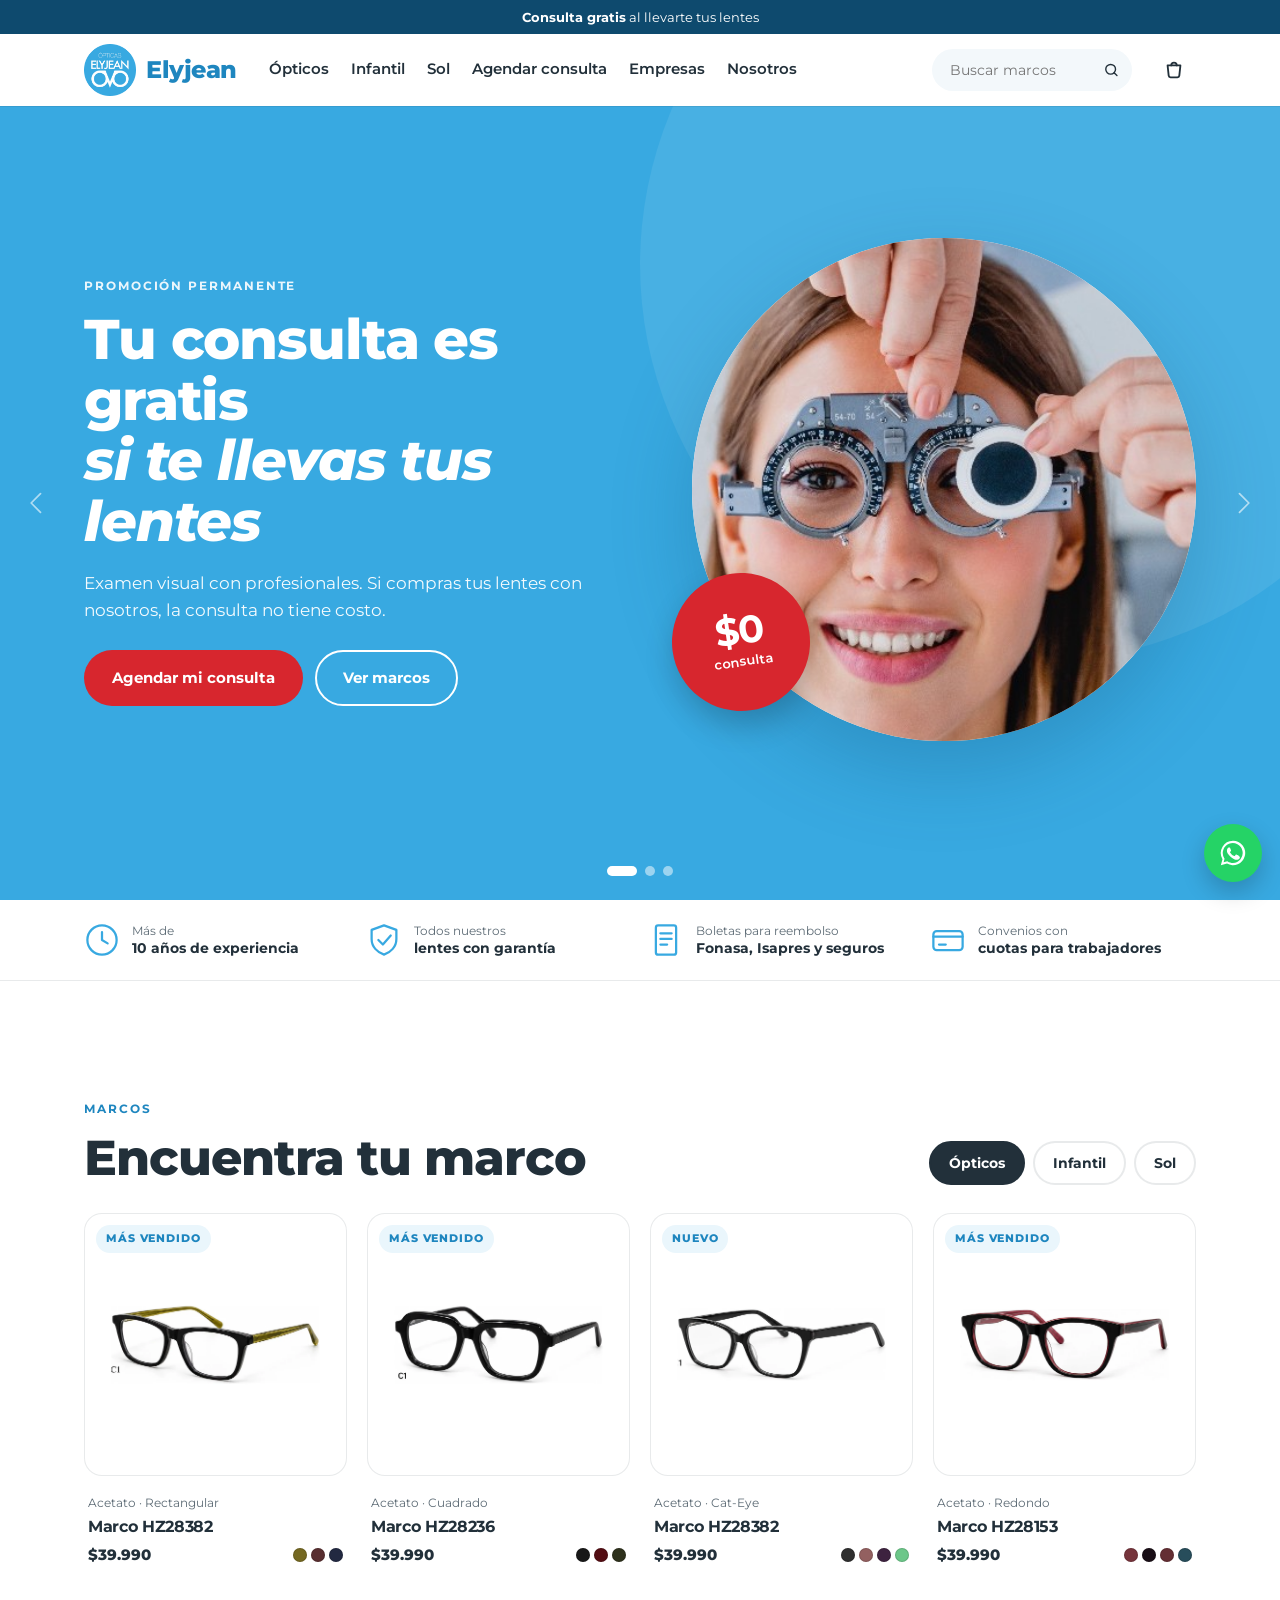
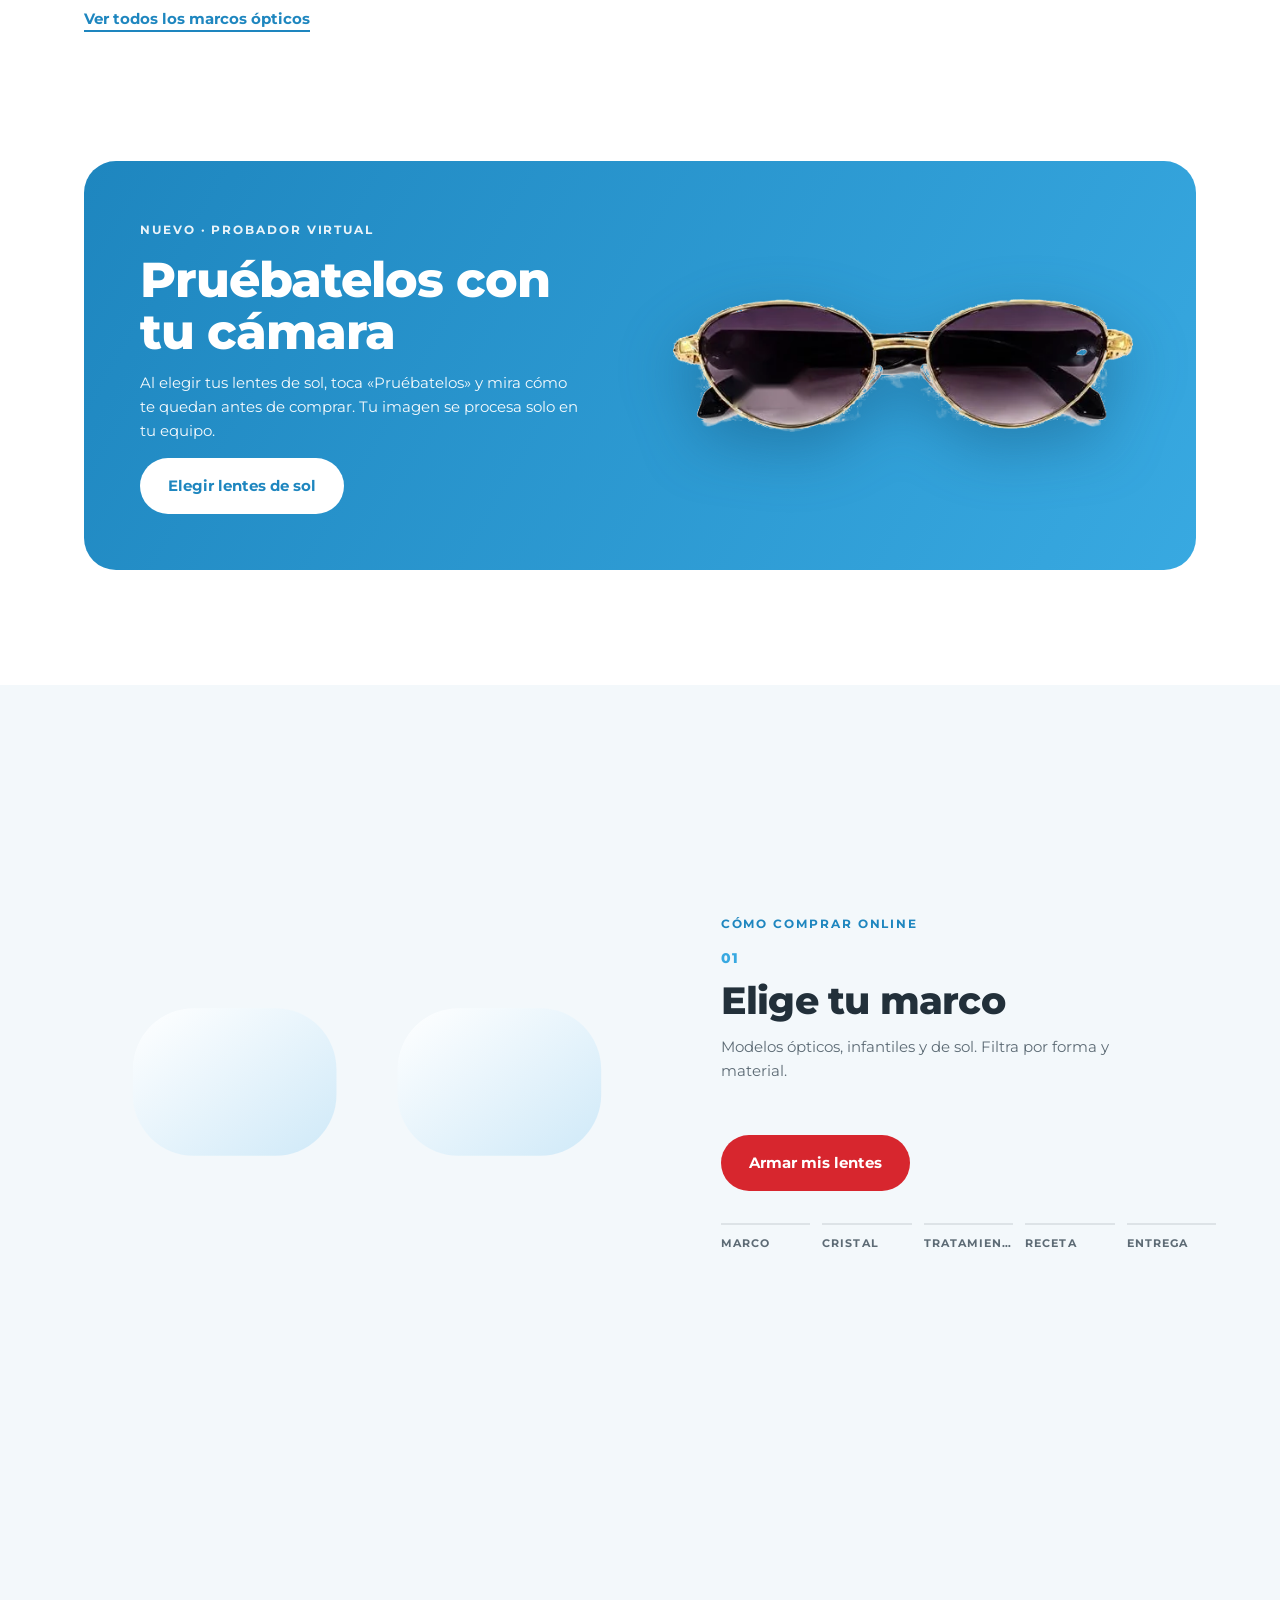
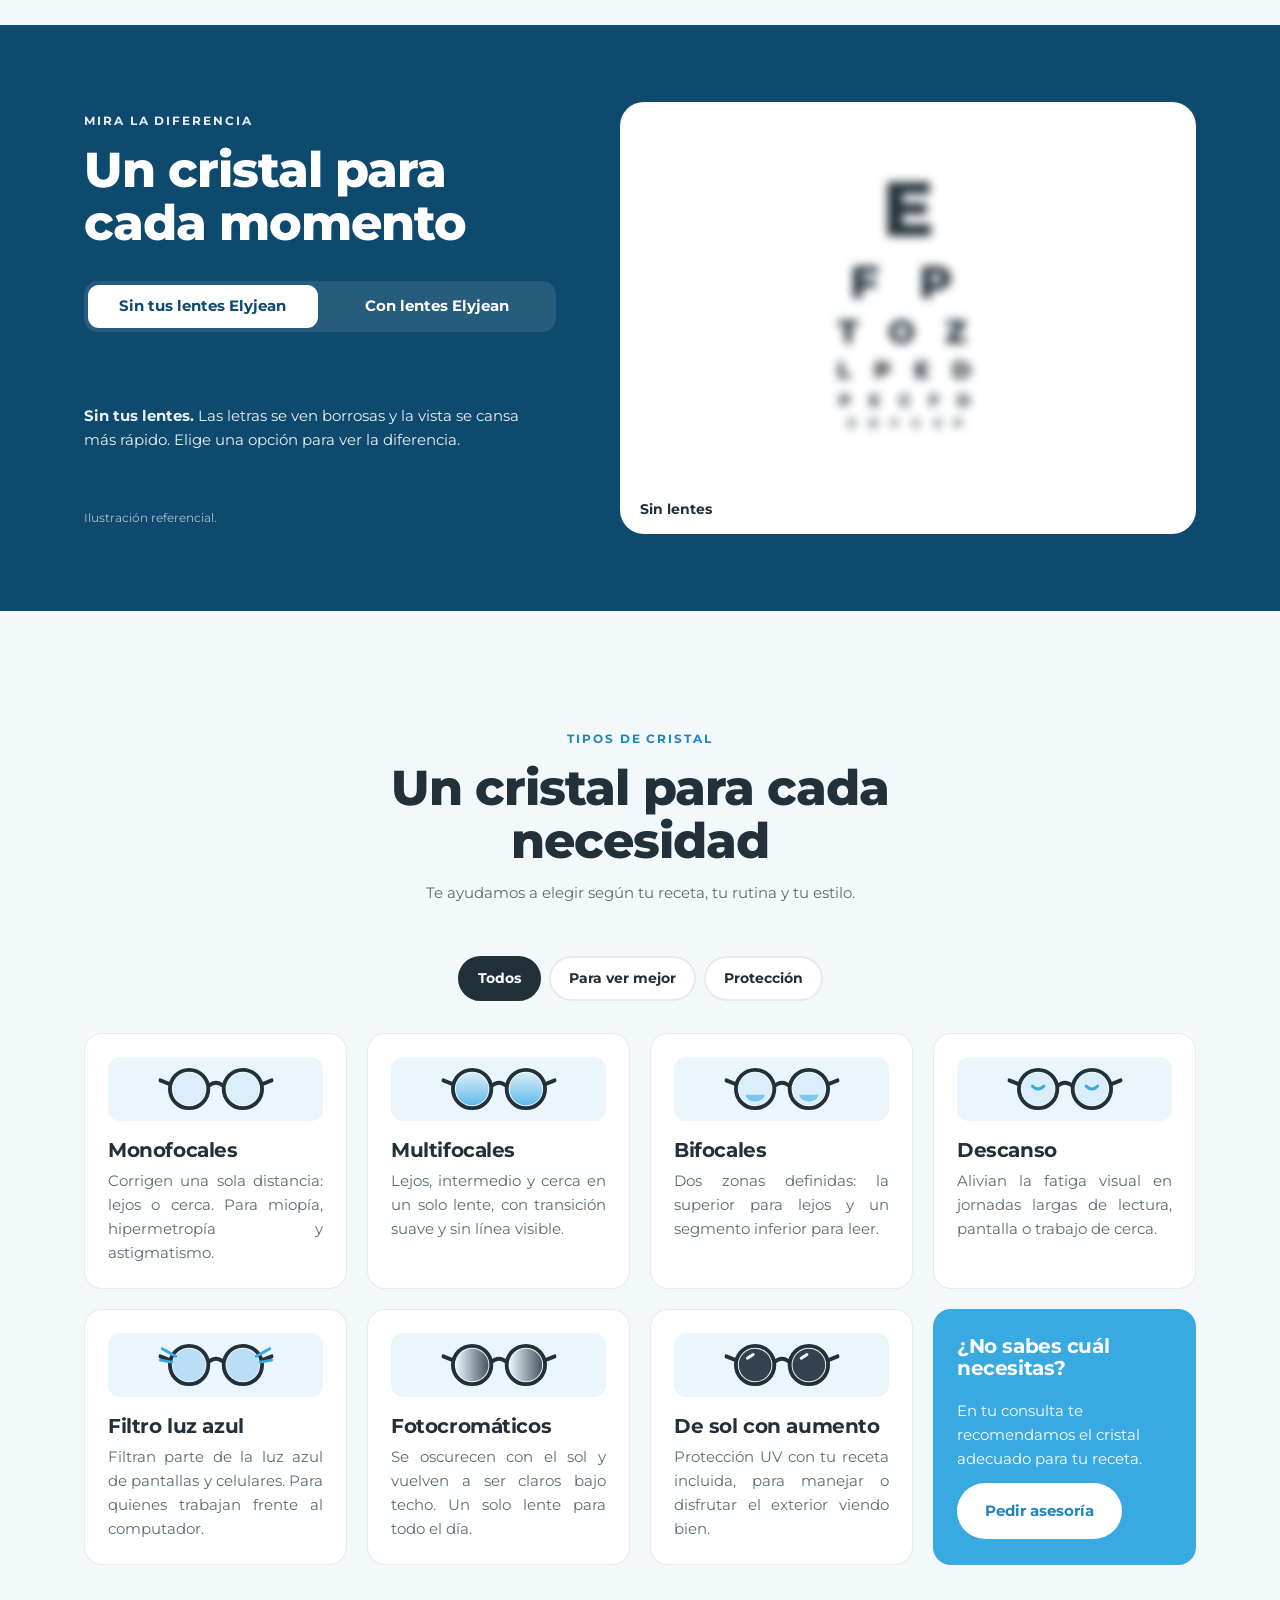
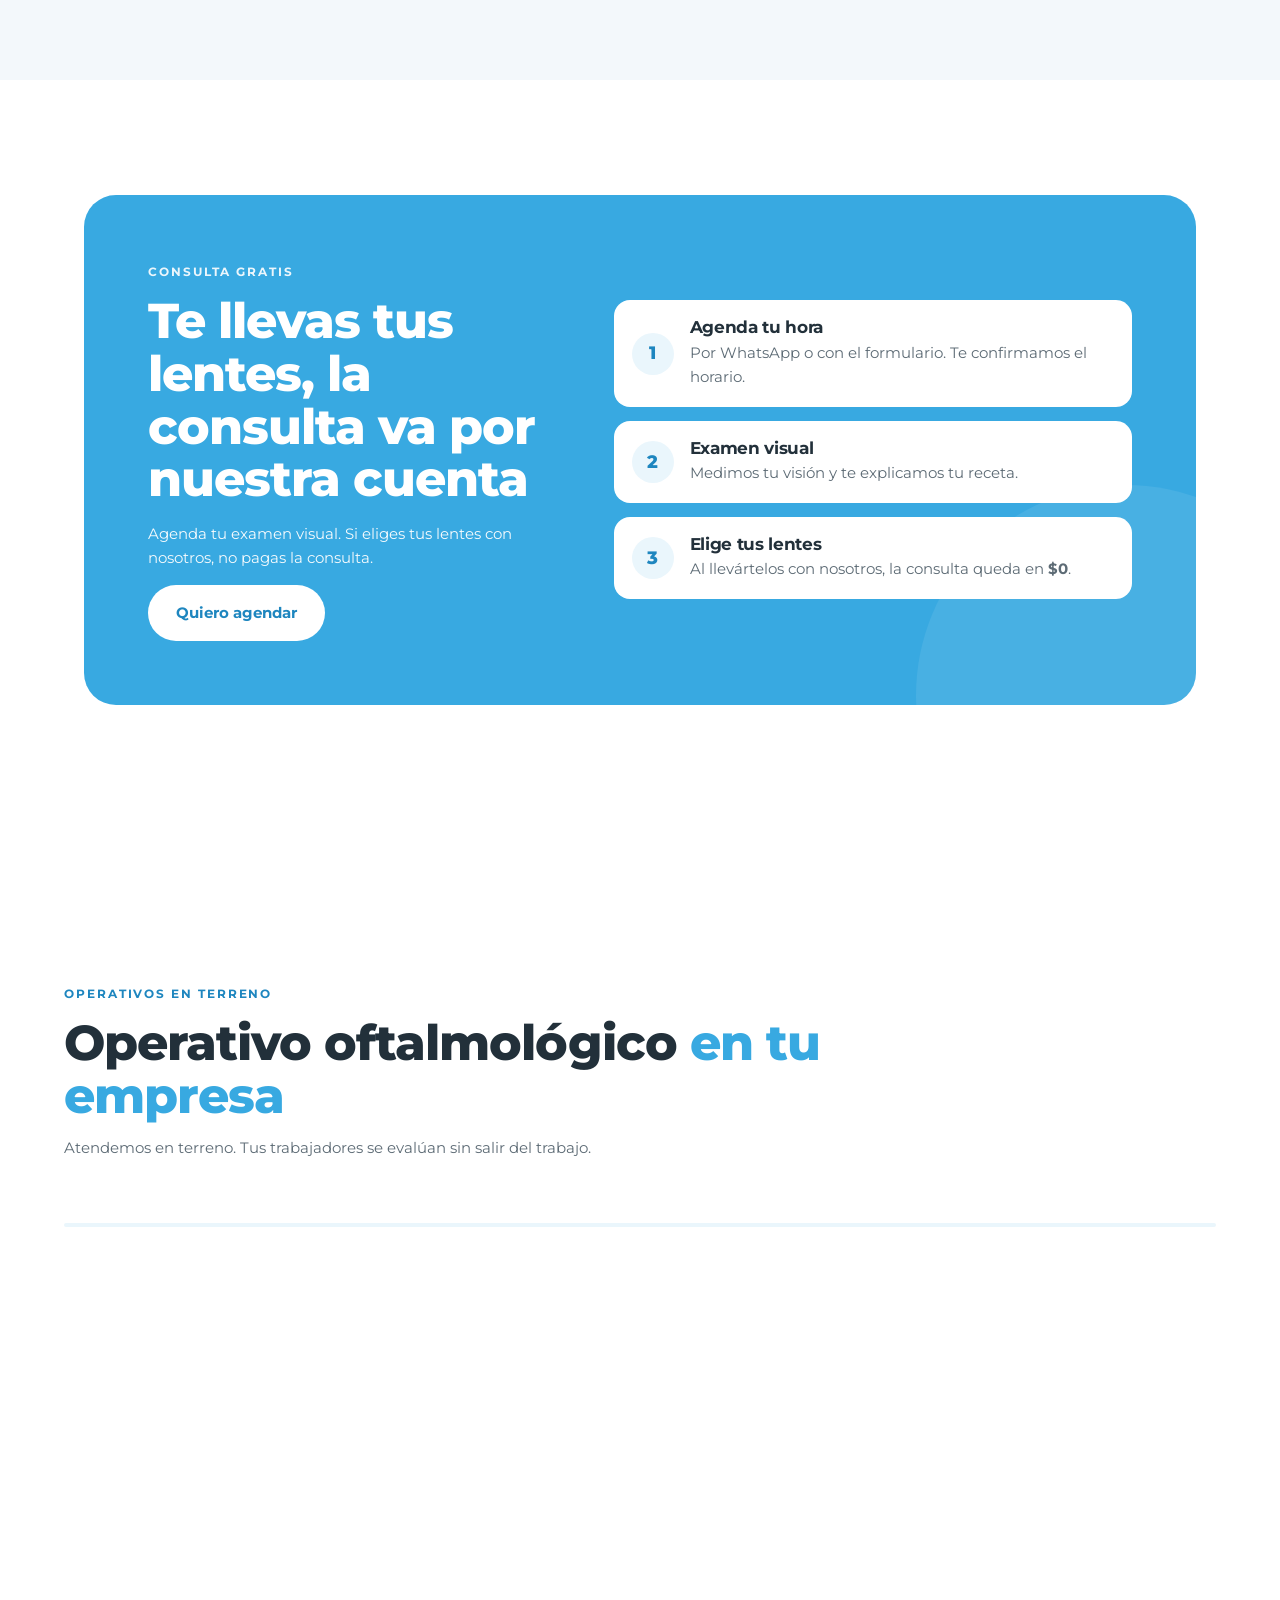
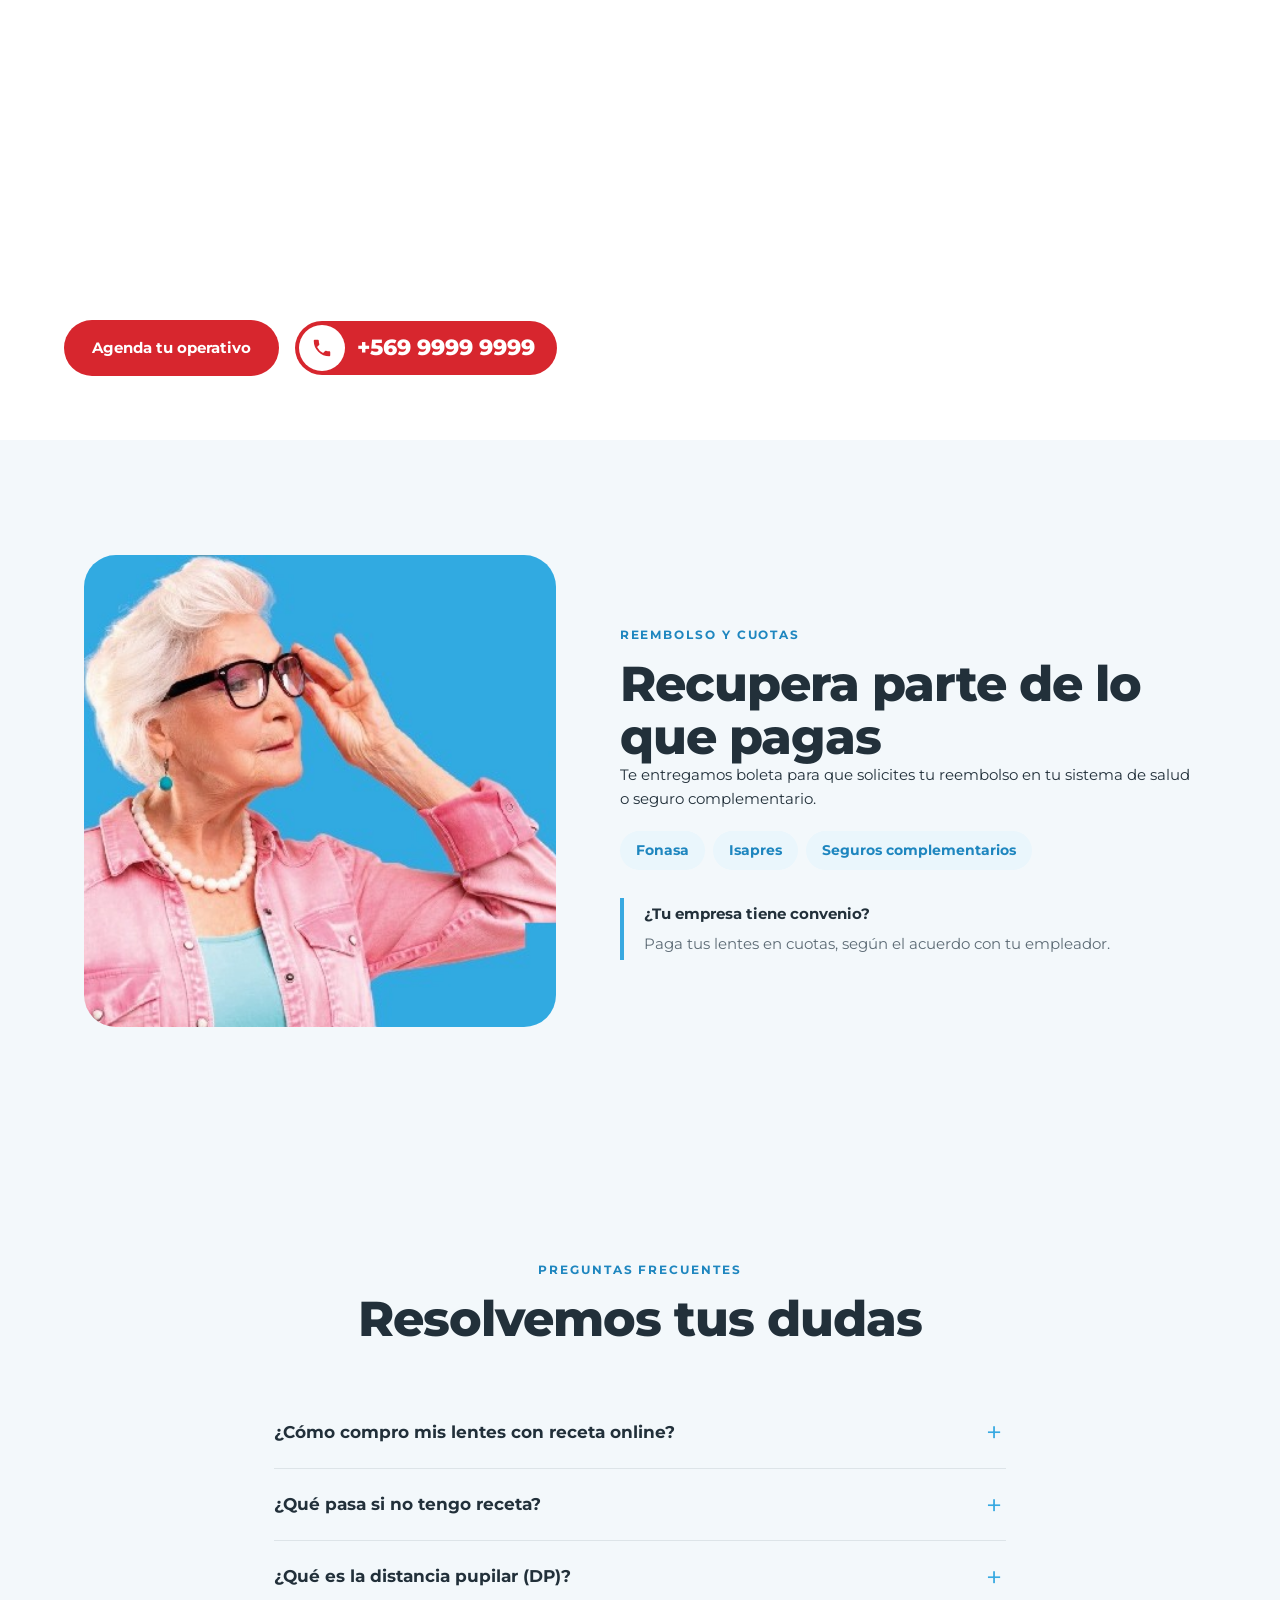
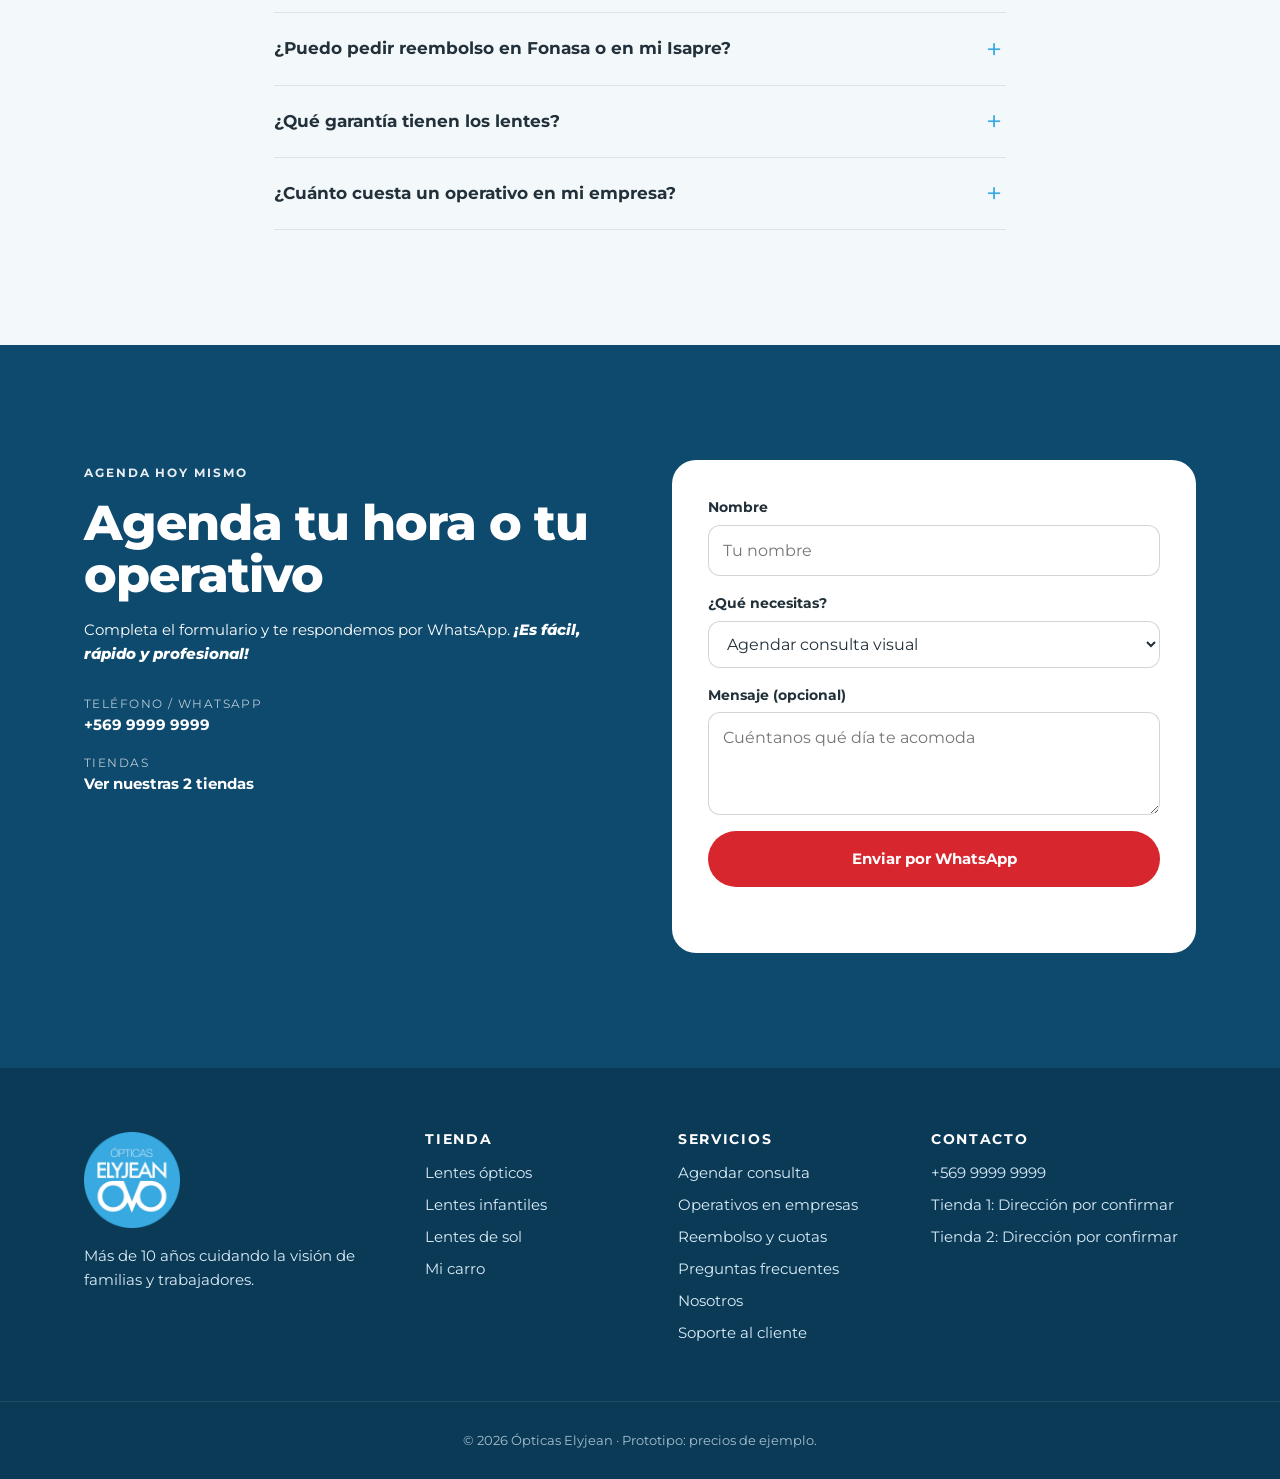
==== index.html @ 6b563dd9 "Portada más simple, página Nosotros y 10 modelos (V1.3) - Héroe a pantalla completa con flechas suti" ====
<!doctype html>
<html lang="es">
<head>
  <meta charset="utf-8">
  <meta name="viewport" content="width=device-width, initial-scale=1">
  <meta name="robots" content="noindex, nofollow">
  <title>Ópticas Elyjean</title>
  <meta name="description" content="Lentes ópticos, infantiles y de sol con tu receta. Consulta gratis al llevarte tus lentes, boletas para reembolso Fonasa e Isapres y operativos oftalmológicos en empresas.">
  <meta property="og:title" content="Ópticas Elyjean">
  <meta property="og:description" content="Arma tus lentes online: marco, cristal y receta. Consulta gratis al llevarte tus lentes.">
  <meta property="og:image" content="img/logo.png">
  <link rel="icon" href="img/logo.png">
  <link rel="preconnect" href="https://fonts.googleapis.com">
  <link rel="preconnect" href="https://fonts.gstatic.com" crossorigin>
  <link href="https://fonts.googleapis.com/css2?family=Montserrat:ital,wght@0,400;0,500;0,600;0,700;0,800;1,800&display=swap" rel="stylesheet">
  <link rel="stylesheet" href="css/estilos.css?v=1.4">
  <link rel="stylesheet" href="css/escenas.css?v=1.4">
</head>
<body>

  <div id="app-header"></div>

  <main>

    <!-- 02 · Héroe en carrusel -->
    <section class="hero" aria-roledescription="carrusel" aria-label="Destacados">
      <div class="hero__slides">

        <article class="slide is-active" aria-label="1 de 3">
          <div class="contenedor slide__inner">
            <div class="slide__texto">
              <span class="etiqueta etiqueta--blanca">Promoción permanente</span>
              <h1>Tu consulta es gratis <em>si te llevas tus lentes</em></h1>
              <p>Examen visual con profesionales. Si compras tus lentes con nosotros, la consulta no tiene costo.</p>
              <div class="slide__acciones">
                <a href="#contacto" class="btn btn--rojo">Agendar mi consulta</a>
                <a href="catalogo.html" class="btn btn--linea">Ver marcos</a>
              </div>
            </div>
            <div class="slide__media">
              <div class="burbuja"><img src="img/examen-visual.jpg" alt="Paciente durante un examen visual con montura de prueba" width="570" height="435" fetchpriority="high"></div>
              <div class="sello"><strong>$0</strong><span>consulta</span></div>
            </div>
          </div>
        </article>

        <article class="slide" aria-label="2 de 3">
          <div class="contenedor slide__inner">
            <div class="slide__texto">
              <span class="etiqueta etiqueta--blanca">Compra online</span>
              <h2>Arma tus lentes <em>desde tu casa</em></h2>
              <p>Elige el marco, el cristal y los tratamientos. Sube tu receta o escribe tus grados, y recíbelos en tu casa o retíralos en tienda.</p>
              <div class="slide__acciones">
                <a href="catalogo.html" class="btn btn--rojo">Armar mis lentes</a>
                <a href="#armar" class="btn btn--linea">Cómo funciona</a>
              </div>
            </div>
            <div class="slide__media">
              <div class="burbuja"><img src="img/productos/acetato-11-4.webp" alt="Marco de acetato" width="1000" height="667" style="object-fit:contain;padding:12%"></div>
              <div class="sello sello--blanco"><strong>100%</strong><span>online</span></div>
            </div>
          </div>
        </article>

        <article class="slide" aria-label="3 de 3">
          <div class="contenedor slide__inner">
            <div class="slide__texto">
              <span class="etiqueta etiqueta--blanca">Para empresas</span>
              <h2>Operativo oftalmológico <em>en tu empresa</em></h2>
              <p>Atendemos en terreno, sin costo para la empresa. Tus trabajadores se evalúan sin moverse y pagan sus lentes en cuotas por convenio.</p>
              <div class="slide__acciones">
                <a href="#empresas" class="btn btn--rojo">Cotizar operativo</a>
                <a href="#reembolso" class="btn btn--linea">Reembolso y cuotas</a>
              </div>
            </div>
            <div class="slide__media">
              <div class="burbuja"><img src="img/lentes-todas-edades.jpg" alt="Mujer adulta mayor usando lentes ópticos" width="395" height="385"></div>
              <div class="sello"><strong>+10</strong><span>años</span></div>
            </div>
          </div>
        </article>

      </div>
      <button class="hero__flecha hero__flecha--ant" data-dir="-1" aria-label="Anterior"><svg viewBox="0 0 24 24" aria-hidden="true"><path d="M15 4l-8 8 8 8"/></svg></button>
      <button class="hero__flecha hero__flecha--sig" data-dir="1" aria-label="Siguiente"><svg viewBox="0 0 24 24" aria-hidden="true"><path d="M9 4l8 8-8 8"/></svg></button>
      <div class="hero__puntos" role="tablist" aria-label="Elegir destacado"></div>
    </section>

    <!-- 03 · Franja de confianza -->
    <section class="confianza" aria-label="Por qué elegirnos">
      <div class="contenedor confianza__grid">
        <div class="confianza__item"><svg viewBox="0 0 32 32" aria-hidden="true"><circle cx="16" cy="16" r="13"/><path d="M16 9v7l5 3"/></svg><p><small>Más de</small><strong>10 años de experiencia</strong></p></div>
        <div class="confianza__item"><svg viewBox="0 0 32 32" aria-hidden="true"><path d="M16 3l11 4v8c0 7-5 12-11 14C10 27 5 22 5 15V7z"/><path d="M11 16l4 4 7-8"/></svg><p><small>Todos nuestros</small><strong>lentes con garantía</strong></p></div>
        <div class="confianza__item"><svg viewBox="0 0 32 32" aria-hidden="true"><rect x="7" y="3" width="18" height="26" rx="2"/><path d="M11 10h10M11 15h10M11 20h6"/></svg><p><small>Boletas para reembolso</small><strong>Fonasa, Isapres y seguros</strong></p></div>
        <div class="confianza__item"><svg viewBox="0 0 32 32" aria-hidden="true"><rect x="3" y="8" width="26" height="17" rx="3"/><path d="M3 13h26M8 20h6"/></svg><p><small>Convenios con</small><strong>cuotas para trabajadores</strong></p></div>
      </div>
    </section>

    <!-- 04 · Marcos destacados -->
    <section class="seccion destacados" aria-labelledby="t-destacados">
      <div class="contenedor">
        <div class="seccion__fila" data-reveal>
          <div>
            <span class="etiqueta">Marcos</span>
            <h2 id="t-destacados">Encuentra tu marco</h2>
          </div>
          <div class="pestanas" role="tablist" aria-label="Categoría de marcos">
            <button class="pestana" role="tab" aria-selected="true" data-cat="adultos">Ópticos</button>
            <button class="pestana" role="tab" aria-selected="false" data-cat="ninos">Infantil</button>
            <button class="pestana" role="tab" aria-selected="false" data-cat="sol">Sol</button>
          </div>
        </div>
        <div class="fila-productos" id="filaDestacados" data-reveal></div>
        <p style="margin-top:24px"><a class="link" id="verTodos" href="catalogo.html?cat=adultos">Ver todos los marcos ópticos</a></p>
      </div>
    </section>

    <!-- 04b · Probador virtual -->
    <section class="seccion" style="padding-top:0">
      <div class="contenedor">
        <div class="banda-probador" data-reveal>
          <div>
            <span class="etiqueta etiqueta--blanca">Nuevo · Probador virtual</span>
            <h2>Pruébatelos con tu cámara</h2>
            <p>Al elegir tus lentes de sol, toca «Pruébatelos» y mira cómo te quedan antes de comprar. Tu imagen se procesa solo en tu equipo.</p>
            <a href="catalogo.html?cat=sol" class="btn btn--blanco">Elegir lentes de sol</a>
          </div>
          <img src="img/probador/sol-07-1.webp" alt="Lentes de sol del probador virtual" loading="lazy">
        </div>
      </div>
    </section>

    <!-- 05 ★ Arma tus lentes (escena anclada por capas) -->
    <section class="armar" id="armar" data-scene="pin" data-handler="armar" style="--length:460svh" aria-labelledby="t-armar">
      <div class="stage">
        <div class="armar__visual" aria-hidden="true">
          <svg class="armar__svg" viewBox="0 0 440 220">
            <defs>
              <linearGradient id="gradCristal" x1="0" y1="0" x2="1" y2="1">
                <stop offset="0" stop-color="#ffffff"/><stop offset="1" stop-color="#cfe9f8"/>
              </linearGradient>
              <clipPath id="clipLentes">
                <rect x="36" y="52" width="160" height="116" rx="48"/>
                <rect x="244" y="52" width="160" height="116" rx="48"/>
              </clipPath>
            </defs>
            <rect class="lente-fill" x="36" y="52" width="160" height="116" rx="48"/>
            <rect class="lente-fill" x="244" y="52" width="160" height="116" rx="48"/>
            <g clip-path="url(#clipLentes)">
              <rect class="tinte" x="0" y="0" width="440" height="220"/>
              <polygon class="brillo-ar" points="150,20 186,20 126,200 90,200" opacity=".75"/>
            </g>
            <rect class="rim" pathLength="1" x="36" y="52" width="160" height="116" rx="48"/>
            <rect class="rim" pathLength="1" x="244" y="52" width="160" height="116" rx="48"/>
            <path class="puente" pathLength="1" d="M196 94 Q220 70 244 94"/>
            <path class="patilla" pathLength="1" d="M36 86 L10 74"/>
            <path class="patilla" pathLength="1" d="M404 86 L430 74"/>
          </svg>
          <div class="armar__chips">
            <span class="armar__chip">Antirreflejo</span>
            <span class="armar__chip">Filtro luz azul</span>
          </div>
          <div class="receta-card">
            <h4>Tu receta</h4>
            <table>
              <thead><tr><th></th><th>ESF</th><th>CIL</th><th>EJE</th></tr></thead>
              <tbody>
                <tr><td>OD</td><td>-1,25</td><td>-0,50</td><td>90°</td></tr>
                <tr><td>OI</td><td>-1,00</td><td>-0,75</td><td>85°</td></tr>
              </tbody>
            </table>
          </div>
          <div class="entrega-chips">
            <span>A domicilio</span>
            <span>Retiro en tienda</span>
            <span>En tu empresa</span>
          </div>
        </div>

        <div class="armar__texto">
          <span class="etiqueta" id="t-armar">Cómo comprar online</span>
          <div class="armar__beats">
            <div class="armar__beat"><span class="num">01</span><h3>Elige tu marco</h3><p>Modelos ópticos, infantiles y de sol. Filtra por forma y material.</p></div>
            <div class="armar__beat"><span class="num">02</span><h3>Elige tu cristal</h3><p>Monofocal, bifocal, multifocal, de descanso o de sol con aumento.</p></div>
            <div class="armar__beat"><span class="num">03</span><h3>Suma tratamientos</h3><p>Antirreflejo, filtro luz azul, fotocromático o cristal adelgazado.</p></div>
            <div class="armar__beat"><span class="num">04</span><h3>Adjunta tu receta</h3><p>Sube una foto o PDF, o escribe tus grados. ¿No tienes receta? Agenda tu consulta: es gratis si compras tus lentes.</p></div>
            <div class="armar__beat"><span class="num">05</span><h3>Recíbelos</h3><p>Envío a domicilio, retiro en una de nuestras 2 tiendas o entrega en tu empresa.</p></div>
          </div>
          <a href="catalogo.html" class="btn btn--rojo armar__cta">Armar mis lentes</a>
          <div class="tramos" aria-hidden="true">
            <span class="tramo" data-tramo>Marco</span><span class="tramo" data-tramo>Cristal</span><span class="tramo" data-tramo>Tratamientos</span><span class="tramo" data-tramo>Receta</span><span class="tramo" data-tramo>Entrega</span>
          </div>
        </div>
      </div>
    </section>

    <!-- 06 · Mira la diferencia: comparador sin scroll -->
    <section class="vision" aria-labelledby="t-vision">
      <div class="contenedor vision__grid">
        <div class="vision__texto" data-reveal>
          <span class="etiqueta etiqueta--blanca">Mira la diferencia</span>
          <h2 id="t-vision">Un cristal para cada momento</h2>
          <div class="vision__opciones" role="group" aria-label="Elegir cómo ver">
            <button class="vision__opcion" type="button" data-modo="sin" aria-pressed="true">Sin tus lentes Elyjean</button>
            <button class="vision__opcion" type="button" data-modo="con" aria-pressed="false">Con lentes Elyjean</button>
          </div>
          <div class="vision__sub" id="visionSub" role="group" aria-label="Elegir tipo de cristal">
            <button class="vision__cristal" type="button" data-cristal="foto" aria-pressed="true">Fotocromáticos</button>
            <button class="vision__cristal" type="button" data-cristal="azul" aria-pressed="false">Con filtro azul</button>
          </div>
          <div class="vision__info" aria-live="polite">
            <p data-info="sin"><strong>Sin tus lentes.</strong> Las letras se ven borrosas y la vista se cansa más rápido. Elige una opción para ver la diferencia.</p>
            <p data-info="foto" hidden><strong>Fotocromáticos.</strong> Se oscurecen con el sol y vuelven a ser claros bajo techo. Un solo lente para todo el día, sin cambiarte de lentes.</p>
            <p data-info="azul" hidden><strong>Con filtro azul.</strong> Filtran parte de la luz azul de pantallas y celulares. Pensados para quienes pasan muchas horas frente al computador.</p>
          </div>
          <small class="vision__nota">Ilustración referencial.</small>
        </div>

        <div class="vision__marco" data-reveal>
          <figure class="vista vista--borrosa is-activa" data-panel="sin">
            <svg class="cartilla" viewBox="0 0 300 220" aria-hidden="true"><use href="#cartilla"/></svg>
            <figcaption>Sin lentes</figcaption>
          </figure>
          <figure class="vista vista--foto" data-panel="foto">
            <span class="sol"></span>
            <svg class="cartilla" viewBox="0 0 300 220" aria-hidden="true"><use href="#cartilla"/></svg>
            <figcaption>Fotocromáticos al sol</figcaption>
          </figure>
          <figure class="vista vista--azul" data-panel="azul">
            <span class="rayos"></span><span class="filtro"></span>
            <svg class="cartilla" viewBox="0 0 300 220" aria-hidden="true"><use href="#cartilla"/></svg>
            <figcaption>Con filtro azul</figcaption>
          </figure>
        </div>
      </div>

      <!-- Cartilla de letras reutilizada en las tres vistas -->
      <svg width="0" height="0" style="position:absolute" aria-hidden="true">
        <symbol id="cartilla" viewBox="0 0 300 220">
          <g font-family="Montserrat, Arial, sans-serif" font-weight="800" fill="currentColor" text-anchor="middle">
            <text x="150" y="58" font-size="58">E</text>
            <text x="150" y="104" font-size="34" letter-spacing="10">F P</text>
            <text x="150" y="138" font-size="24" letter-spacing="8">T O Z</text>
            <text x="150" y="164" font-size="17" letter-spacing="6">L P E D</text>
            <text x="150" y="185" font-size="12" letter-spacing="5">P E C F D</text>
            <text x="150" y="201" font-size="8" letter-spacing="4">E D F C Z P</text>
          </g>
        </symbol>
      </svg>
    </section>

    <!-- 07 · Tipos de cristal -->
    <section class="seccion seccion--suave" id="lentes">
      <div class="contenedor">
        <div class="seccion__cabecera" data-reveal>
          <span class="etiqueta">Tipos de cristal</span>
          <h2>Un cristal para cada necesidad</h2>
          <p>Te ayudamos a elegir según tu receta, tu rutina y tu estilo.</p>
        </div>
        <div class="filtros" role="tablist" aria-label="Filtrar tipos de cristal" data-reveal>
          <button class="pestana" data-filtro="todos" role="tab" aria-selected="true">Todos</button>
          <button class="pestana" data-filtro="vision" role="tab" aria-selected="false">Para ver mejor</button>
          <button class="pestana" data-filtro="proteccion" role="tab" aria-selected="false">Protección</button>
        </div>
        <div class="lentes__grid">
          <article class="lente" data-tipo="vision" data-reveal>
            <div class="lente__img"><svg viewBox="0 0 120 50" aria-hidden="true"><use href="#marco"/><circle cx="32" cy="25" r="17" class="cristal"/><circle cx="88" cy="25" r="17" class="cristal"/></svg></div>
            <h3>Monofocales</h3><p>Corrigen una sola distancia: lejos o cerca. Para miopía, hipermetropía y astigmatismo.</p>
          </article>
          <article class="lente" data-tipo="vision" data-reveal>
            <div class="lente__img"><svg viewBox="0 0 120 50" aria-hidden="true"><defs><linearGradient id="gMulti" x1="0" y1="0" x2="0" y2="1"><stop offset="0" stop-color="#d8eefa"/><stop offset=".5" stop-color="#9fd5f2"/><stop offset="1" stop-color="#5cbbe9"/></linearGradient></defs><use href="#marco"/><circle cx="32" cy="25" r="17" fill="url(#gMulti)"/><circle cx="88" cy="25" r="17" fill="url(#gMulti)"/></svg></div>
            <h3>Multifocales</h3><p>Lejos, intermedio y cerca en un solo lente, con transición suave y sin línea visible.</p>
          </article>
          <article class="lente" data-tipo="vision" data-reveal>
            <div class="lente__img"><svg viewBox="0 0 120 50" aria-hidden="true"><use href="#marco"/><circle cx="32" cy="25" r="17" class="cristal"/><circle cx="88" cy="25" r="17" class="cristal"/><path d="M22 31 a10 7 0 0 0 20 0z" class="segmento"/><path d="M78 31 a10 7 0 0 0 20 0z" class="segmento"/></svg></div>
            <h3>Bifocales</h3><p>Dos zonas definidas: la superior para lejos y un segmento inferior para leer.</p>
          </article>
          <article class="lente" data-tipo="vision" data-reveal>
            <div class="lente__img"><svg viewBox="0 0 120 50" aria-hidden="true"><use href="#marco"/><circle cx="32" cy="25" r="17" class="cristal"/><circle cx="88" cy="25" r="17" class="cristal"/><path d="M26 22 q6 6 12 0M82 22 q6 6 12 0" class="trazo"/></svg></div>
            <h3>Descanso</h3><p>Alivian la fatiga visual en jornadas largas de lectura, pantalla o trabajo de cerca.</p>
          </article>
          <article class="lente" data-tipo="proteccion" data-reveal>
            <div class="lente__img"><svg viewBox="0 0 120 50" aria-hidden="true"><use href="#marco"/><circle cx="32" cy="25" r="17" class="cristal cristal--azul"/><circle cx="88" cy="25" r="17" class="cristal cristal--azul"/><path d="M4 8 L18 16M2 20 L14 22M116 8 L102 16M118 20 L106 22" class="trazo"/></svg></div>
            <h3>Filtro luz azul</h3><p>Filtran parte de la luz azul de pantallas y celulares. Para quienes trabajan frente al computador.</p>
          </article>
          <article class="lente" data-tipo="proteccion" data-reveal>
            <div class="lente__img"><svg viewBox="0 0 120 50" aria-hidden="true"><defs><linearGradient id="gFoto" x1="0" y1="0" x2="1" y2="0"><stop offset="0" stop-color="#eaf6fc"/><stop offset="1" stop-color="#4a5560"/></linearGradient></defs><use href="#marco"/><circle cx="32" cy="25" r="17" fill="url(#gFoto)"/><circle cx="88" cy="25" r="17" fill="url(#gFoto)"/></svg></div>
            <h3>Fotocromáticos</h3><p>Se oscurecen con el sol y vuelven a ser claros bajo techo. Un solo lente para todo el día.</p>
          </article>
          <article class="lente" data-tipo="proteccion" data-reveal>
            <div class="lente__img"><svg viewBox="0 0 120 50" aria-hidden="true"><use href="#marco"/><circle cx="32" cy="25" r="17" class="cristal cristal--sol"/><circle cx="88" cy="25" r="17" class="cristal cristal--sol"/><path d="M24 18 l6 -4M80 18 l6 -4" class="brillo"/></svg></div>
            <h3>De sol con aumento</h3><p>Protección UV con tu receta incluida, para manejar o disfrutar el exterior viendo bien.</p>
          </article>
          <article class="lente lente--cta" data-tipo="todos" data-reveal>
            <h3>¿No sabes cuál necesitas?</h3>
            <p>En tu consulta te recomendamos el cristal adecuado para tu receta.</p>
            <a href="#contacto" class="btn btn--blanco">Pedir asesoría</a>
          </article>
        </div>
      </div>
      <svg width="0" height="0" style="position:absolute" aria-hidden="true">
        <symbol id="marco" viewBox="0 0 120 50">
          <circle cx="32" cy="25" r="20" fill="none" stroke="#22303A" stroke-width="4"/>
          <circle cx="88" cy="25" r="20" fill="none" stroke="#22303A" stroke-width="4"/>
          <path d="M52 22 q8 -7 16 0" fill="none" stroke="#22303A" stroke-width="4"/>
          <path d="M12 20 L2 16M108 20 L118 16" stroke="#22303A" stroke-width="4" stroke-linecap="round"/>
        </symbol>
      </svg>
    </section>

    <!-- 08 · Consulta gratis -->
    <section class="seccion" id="consulta-gratis">
      <div class="contenedor">
        <div class="consulta__caja" data-reveal>
          <div class="consulta__intro">
            <span class="etiqueta etiqueta--blanca">Consulta gratis</span>
            <h2>Te llevas tus lentes, la consulta va por nuestra cuenta</h2>
            <p>Agenda tu examen visual. Si eliges tus lentes con nosotros, no pagas la consulta.</p>
            <a href="#contacto" class="btn btn--blanco">Quiero agendar</a>
          </div>
          <ol class="pasos">
            <li class="paso"><span class="paso__num">1</span><h3>Agenda tu hora</h3><p>Por WhatsApp o con el formulario. Te confirmamos el horario.</p></li>
            <li class="paso"><span class="paso__num">2</span><h3>Examen visual</h3><p>Medimos tu visión y te explicamos tu receta.</p></li>
            <li class="paso"><span class="paso__num">3</span><h3>Elige tus lentes</h3><p>Al llevártelos con nosotros, la consulta queda en <strong>$0</strong>.</p></li>
          </ol>
        </div>
      </div>
    </section>

    <!-- 09 ★ Operativo en tu empresa (línea de tiempo) -->
    <section class="operativo" id="empresas" data-scene="pin" data-handler="linea" style="--length:300svh" aria-labelledby="t-operativo">
      <div class="stage">
        <div class="operativo__cabecera">
          <span class="etiqueta">Operativos en terreno</span>
          <h2 id="t-operativo">Operativo oftalmológico <em>en tu empresa</em></h2>
          <p>Atendemos en terreno. Tus trabajadores se evalúan sin salir del trabajo.</p>
        </div>
        <div class="linea">
          <span class="linea__trazo" aria-hidden="true"></span>
          <div class="hito"><span class="num">01</span><h3>Coordinamos</h3><p>Fecha, horario y lugar con tu empresa.</p></div>
          <div class="hito"><span class="num">02</span><h3>Vamos a tu empresa</h3><p>Llegamos con nuestro equipo y el equipamiento.</p></div>
          <div class="hito"><span class="num">03</span><h3>Evaluamos</h3><p>A cada trabajador que quiera participar.</p></div>
          <div class="hito"><span class="num">04</span><h3>Entregamos</h3><p>Los lentes en la empresa, con pago en cuotas por convenio.</p></div>
        </div>
        <span class="operativo__sello">Consulta sin costo para la empresa</span>
      </div>
    </section>

    <section class="operativo__cierre">
      <div class="contenedor acciones" data-reveal>
        <a href="#contacto" class="btn btn--rojo" data-motivo="Operativo para mi empresa">Agenda tu operativo</a>
        <a href="tel:+56999999999" class="telefono" data-tel>
          <span class="telefono__icono" aria-hidden="true"><svg viewBox="0 0 24 24"><path d="M6.6 10.8a15.1 15.1 0 0 0 6.6 6.6l2.2-2.2a1 1 0 0 1 1-.25 11.4 11.4 0 0 0 3.6.57 1 1 0 0 1 1 1V20a1 1 0 0 1-1 1A17 17 0 0 1 3 4a1 1 0 0 1 1-1h3.5a1 1 0 0 1 1 1c0 1.25.2 2.45.57 3.6a1 1 0 0 1-.25 1z"/></svg></span>
          <span data-tel-texto>+569 9999 9999</span>
        </a>
      </div>
    </section>

    <!-- 10 · Reembolso y cuotas -->
    <section class="seccion seccion--suave" id="reembolso">
      <div class="contenedor reembolso__grid">
        <div class="reembolso__foto" data-reveal>
          <img src="img/lentes-todas-edades.jpg" alt="Mujer adulta mayor probándose lentes ópticos" width="395" height="385" loading="lazy">
        </div>
        <div data-reveal>
          <span class="etiqueta">Reembolso y cuotas</span>
          <h2>Recupera parte de lo que pagas</h2>
          <p>Te entregamos boleta para que solicites tu reembolso en tu sistema de salud o seguro complementario.</p>
          <div class="chips"><span class="chip">Fonasa</span><span class="chip">Isapres</span><span class="chip">Seguros complementarios</span></div>
          <div class="destacado">
            <strong>¿Tu empresa tiene convenio?</strong>
            <p>Paga tus lentes en cuotas, según el acuerdo con tu empleador.</p>
          </div>
        </div>
      </div>
    </section>

    <!-- 12 · Preguntas frecuentes -->
    <section class="seccion seccion--suave" id="preguntas">
      <div class="contenedor contenedor--angosto">
        <div class="seccion__cabecera" data-reveal>
          <span class="etiqueta">Preguntas frecuentes</span>
          <h2>Resolvemos tus dudas</h2>
        </div>
        <div class="acordeon" data-reveal>
          <details><summary>¿Cómo compro mis lentes con receta online?</summary><p>Elige un marco en el catálogo, selecciona el tipo de cristal y los tratamientos, y adjunta tu receta: puedes subir una foto o PDF, o escribir tus grados. Revisamos la receta antes de fabricar tus lentes.</p></details>
          <details><summary>¿Qué pasa si no tengo receta?</summary><p>Puedes agendar una consulta con nosotros. Si compras tus lentes, la consulta es gratis.</p></details>
          <details><summary>¿Qué es la distancia pupilar (DP)?</summary><p>Es la distancia entre el centro de tus pupilas, en milímetros. Suele venir en la receta; si no la tienes, la medimos en la tienda.</p></details>
          <details><summary>¿Puedo pedir reembolso en Fonasa o en mi Isapre?</summary><p>Sí. Te entregamos la boleta para que hagas el trámite en Fonasa, tu Isapre o tu seguro complementario. El monto depende de tu plan.</p></details>
          <details><summary>¿Qué garantía tienen los lentes?</summary><p>Todos nuestros lentes tienen garantía. Al entregarlos te explicamos qué cubre y por cuánto tiempo.</p></details>
          <details><summary>¿Cuánto cuesta un operativo en mi empresa?</summary><p>Para la empresa no tiene costo. Coordinamos la visita y cada trabajador paga solo los lentes que compre, con cuotas por convenio.</p></details>
        </div>
      </div>
    </section>

    <!-- 13 · Contacto -->
    <section class="seccion contacto" id="contacto">
      <div class="contenedor contacto__grid">
        <div class="contacto__info" data-reveal>
          <span class="etiqueta etiqueta--blanca">Agenda hoy mismo</span>
          <h2>Agenda tu hora o tu operativo</h2>
          <p>Completa el formulario y te respondemos por WhatsApp. <em>¡Es fácil, rápido y profesional!</em></p>
          <ul class="contacto__datos">
            <li><span>Teléfono / WhatsApp</span><a href="tel:+56999999999" data-tel><span data-tel-texto style="all:unset">+569 9999 9999</span></a></li>
            <li><span>Tiendas</span><a href="nosotros.html#tiendas">Ver nuestras 2 tiendas</a></li>
          </ul>
        </div>
        <form class="formulario" id="formContacto" novalidate data-reveal>
          <div class="campo"><label for="nombre">Nombre</label><input id="nombre" name="nombre" type="text" autocomplete="name" required placeholder="Tu nombre"></div>
          <div class="campo"><label for="motivo">¿Qué necesitas?</label>
            <select id="motivo" name="motivo">
              <option>Agendar consulta visual</option>
              <option>Ayuda para elegir mis lentes</option>
              <option>Operativo para mi empresa</option>
              <option>Otra consulta</option>
            </select>
          </div>
          <div class="campo" id="campoEmpresa" hidden><label for="empresa">Empresa y n.º aproximado de trabajadores</label><input id="empresa" name="empresa" type="text" placeholder="Ej: Constructora Sur, 40 personas"></div>
          <div class="campo"><label for="mensaje">Mensaje (opcional)</label><textarea id="mensaje" name="mensaje" rows="3" placeholder="Cuéntanos qué día te acomoda"></textarea></div>
          <button type="submit" class="btn btn--rojo btn--ancho">Enviar por WhatsApp</button>
          <p class="error" id="formError" role="alert"></p>
        </form>
      </div>
    </section>

  </main>

  <div id="app-footer"></div>

  <script src="js/config.js?v=1.4"></script>
  <script src="js/productos.js?v=1.4"></script>
  <script src="js/app.js?v=1.4"></script>
  <script src="js/scroll-engine.js?v=1.4"></script>
  <script src="js/escenas.js?v=1.4"></script>
  <script src="js/portada.js?v=1.4"></script>
</body>
</html>
---- css/estilos.css ----
/* ============ Tokens Ópticas Elyjean ============ */
:root{
  --azul:#38A9E1;
  --azul-700:#1E86BF;
  --azul-900:#0E4A6E;      /* momentos oscuros */
  --azul-50:#EAF6FC;
  --gris:#707070;
  --ink:#22303A;
  --muted:#5D6B75;
  --rojo:#D7262E;          /* llamados a la acción, como el teléfono del flyer */
  --bg:#ffffff;
  --soft:#F3F8FB;
  --line:#22303A1A;

  --font:"Montserrat",system-ui,-apple-system,"Segoe UI",sans-serif;
  --pad:clamp(16px,5vw,80px);
  --max:1240px;
  --section:clamp(64px,9vw,128px);
  --h1:clamp(36px,5.6vw,76px);
  --h2:clamp(28px,3.8vw,52px);
  --h3:clamp(18px,1.6vw,22px);
  --body:clamp(15px,1.05vw,17px);
  --eyebrow:12px;
  --radius:18px;
  --ease:cubic-bezier(.16,1,.3,1);
  --header-h:0px;
}

/* ============ Base ============ */
*,*::before,*::after{box-sizing:border-box}
html{-webkit-text-size-adjust:100%;scroll-padding-top:calc(var(--header-h) + 12px);scroll-behavior:smooth}
body{margin:0;background:var(--bg);color:var(--ink);font-family:var(--font);font-size:var(--body);line-height:1.6;overflow-x:clip}
body.menu-abierto{overflow:hidden}
img,svg,video{display:block;max-width:100%}
img{height:auto}
h1,h2,h3,h4{margin:0;line-height:1.08;letter-spacing:-.02em}
h1{font-size:var(--h1);font-weight:800}
h2{font-size:var(--h2);font-weight:800}
h3{font-size:var(--h3);font-weight:700}
h1 em,h2 em{font-style:normal;color:var(--azul)}
p{margin:0 0 1em}
a{color:inherit}
button,input,select,textarea{font:inherit;color:inherit}
:focus-visible{outline:3px solid var(--azul);outline-offset:3px;border-radius:4px}
[hidden]{display:none!important}
.sr-only{position:absolute;width:1px;height:1px;overflow:hidden;clip:rect(0 0 0 0);white-space:nowrap}
.contenedor{width:100%;max-width:var(--max);margin-inline:auto;padding-inline:var(--pad)}
.contenedor--angosto{max-width:860px}
.seccion{padding-block:var(--section)}
.seccion--suave{background:var(--soft)}
.seccion__cabecera{text-align:center;max-width:720px;margin:0 auto clamp(32px,4vw,56px)}
.seccion__cabecera p{color:var(--muted);margin-top:14px}
.seccion__fila{display:flex;align-items:end;justify-content:space-between;gap:16px;flex-wrap:wrap;margin-bottom:28px}
.etiqueta{display:inline-block;font-size:var(--eyebrow);font-weight:700;letter-spacing:.16em;text-transform:uppercase;color:var(--azul-700);margin-bottom:14px}
.etiqueta--blanca{color:#fff;opacity:.9}

/* Botones */
.btn{display:inline-flex;align-items:center;justify-content:center;gap:8px;padding:14px 26px;border-radius:999px;border:2px solid transparent;font-weight:700;font-size:15px;text-decoration:none;cursor:pointer;transition:transform .2s var(--ease),background .2s,color .2s,border-color .2s;white-space:nowrap}
.btn:hover{transform:translateY(-2px)}
.btn--rojo{background:var(--rojo);color:#fff}
.btn--rojo:hover{background:#b81e25}
.btn--azul{background:var(--azul);color:#fff}
.btn--azul:hover{background:var(--azul-700)}
.btn--blanco{background:#fff;color:var(--azul-700)}
.btn--linea{border-color:currentColor;background:transparent}
.btn--ancho{width:100%}
.btn[disabled]{opacity:.45;cursor:not-allowed;transform:none}
.link{font-weight:700;color:var(--azul-700);text-decoration:none;border-bottom:2px solid currentColor;padding-bottom:2px}

/* ============ Barra superior y encabezado ============ */
.topbar{position:sticky;top:0;z-index:100;background:#fff;box-shadow:0 1px 0 var(--line)}
.anuncio{background:var(--azul-900);color:#fff;font-size:13px;height:34px;position:relative;overflow:hidden;text-align:center}
.anuncio__msg{position:absolute;inset:0;margin:0;line-height:34px;white-space:nowrap;overflow:hidden;text-overflow:ellipsis;padding:0 12px;opacity:0;transform:translateY(8px);transition:opacity .5s,transform .5s var(--ease)}
.anuncio__msg.is-active{opacity:1;transform:none}
.header__inner{display:flex;align-items:center;gap:20px;height:72px}
.header__logo{display:flex;align-items:center;gap:10px;text-decoration:none;flex:none}
.header__logo img{width:52px;height:52px}
.header__marca{font-size:24px;font-weight:800;letter-spacing:-.02em;color:var(--azul-700)}
.nav{display:flex;gap:22px;margin-left:12px}
.nav a{text-decoration:none;font-weight:600;font-size:15px;padding:6px 0;border-bottom:2px solid transparent;white-space:nowrap}
.nav a:hover{border-color:var(--azul)}
.buscador{margin-left:auto;display:flex;align-items:center;background:var(--soft);border-radius:999px;padding:0 6px 0 16px;height:42px;width:min(200px,16vw)}
.buscador input{border:0;background:transparent;outline:0;width:100%;font-size:14px}
.buscador button{border:0;background:none;width:32px;height:32px;display:grid;place-items:center;cursor:pointer}
.buscador svg,.header__carro svg{width:22px;height:22px;fill:none;stroke:var(--ink);stroke-width:2;stroke-linecap:round;stroke-linejoin:round}
.header__carro{position:relative;width:44px;height:44px;display:grid;place-items:center;border-radius:50%}
.header__carro:hover{background:var(--soft)}
.header__badge{position:absolute;top:2px;right:0;min-width:20px;height:20px;border-radius:10px;background:var(--rojo);color:#fff;font-size:12px;font-weight:700;display:grid;place-items:center;padding:0 5px}
.header__menu{display:none;background:none;border:0;width:44px;height:44px;padding:11px 9px;cursor:pointer;flex-direction:column;justify-content:space-between}
.header__menu span{display:block;height:2px;background:var(--ink);border-radius:2px;transition:transform .3s,opacity .3s}
.header__menu[aria-expanded="true"] span:nth-child(1){transform:translateY(9px) rotate(45deg)}
.header__menu[aria-expanded="true"] span:nth-child(2){opacity:0}
.header__menu[aria-expanded="true"] span:nth-child(3){transform:translateY(-9px) rotate(-45deg)}

@media (max-width:1060px){
  .header__inner{gap:10px;height:64px}
  .header__logo{gap:8px}
  .header__logo img{width:44px;height:44px}
  .header__marca{font-size:20px}
  .header__menu{display:flex}
  .nav{position:fixed;left:0;right:0;top:var(--header-h);bottom:0;background:#fff;flex-direction:column;gap:0;margin:0;padding:12px var(--pad) 40px;transform:translateX(-100%);transition:transform .35s var(--ease);overflow:auto;z-index:99}
  .nav.is-open{transform:none}
  .nav a{font-size:20px;padding:16px 0;border-bottom:1px solid var(--line)}
  .buscador{width:auto;flex:1;max-width:320px}
}
@media (max-width:520px){
  .buscador{display:none}
  .header__carro{margin-left:auto}
  .buscador input{font-size:16px}
  .anuncio{font-size:12px}
}

/* ============ Héroe en carrusel ============ */
.hero{position:relative;background:var(--azul);color:#fff;overflow:hidden}
.hero::before{content:"";position:absolute;right:-12vw;top:-30%;width:62vw;aspect-ratio:1;border-radius:50%;background:#ffffff14}
.hero__slides{display:grid}
.slide{grid-area:1/1;opacity:0;visibility:hidden;transition:opacity .3s ease,visibility .3s}
.slide.is-active{opacity:1;visibility:visible;transition:opacity .6s ease .25s,visibility 0s}
.slide__inner{display:grid;grid-template-columns:1.05fr .95fr;align-items:center;gap:clamp(24px,4vw,64px);min-height:clamp(420px,calc(100svh - var(--header-h)),900px);padding-block:clamp(20px,4svh,48px) clamp(40px,7svh,64px);padding-inline:max(var(--pad),64px)}
.slide__texto h1,.slide__texto h2{font-size:clamp(30px,min(4.4vw,8.2svh),68px);font-weight:800;margin-bottom:clamp(10px,2svh,20px)}
.slide__texto h1 em,.slide__texto h2 em{color:#fff;font-style:italic;display:block}
.slide__texto p{font-size:clamp(15px,min(1.3vw,2.6svh),19px);max-width:52ch;opacity:.95}
.slide__acciones{display:flex;gap:12px;flex-wrap:wrap;margin-top:clamp(14px,3svh,28px)}
.slide__media{position:relative;justify-self:center;width:min(100%,62svh,540px)}
.burbuja{aspect-ratio:1;border-radius:50%;overflow:hidden;background:#fff;box-shadow:0 30px 80px #0e4a6e40}
.burbuja img{width:100%;height:100%;object-fit:cover}
.burbuja--plana{background:var(--azul-700);display:grid;place-items:center}
.burbuja--plana svg{width:62%}
.sello{position:absolute;left:-4%;bottom:6%;width:clamp(104px,11vw,138px);aspect-ratio:1;border-radius:50%;background:var(--rojo);color:#fff;display:grid;place-content:center;text-align:center;box-shadow:0 14px 30px #0003;transform:rotate(-8deg)}
.sello strong{font-size:clamp(28px,3vw,40px);line-height:1}
.sello span{font-size:13px;font-weight:600}
.sello--blanco{background:#fff;color:var(--azul-700)}
.sello--blanco strong{font-size:clamp(18px,2vw,24px)}
.hero__flecha{position:absolute;top:50%;translate:0 -50%;z-index:2;width:44px;height:72px;display:grid;place-items:center;border:0;background:none;color:#fff;opacity:.6;cursor:pointer;transition:opacity .2s}
.hero__flecha:hover{opacity:1}
.hero__flecha svg{width:28px;height:28px;fill:none;stroke:currentColor;stroke-width:1.5;stroke-linecap:round;stroke-linejoin:round}
.hero__flecha--ant{left:clamp(4px,1.2vw,20px)}
.hero__flecha--sig{right:clamp(4px,1.2vw,20px)}
.hero__puntos{position:absolute;left:50%;bottom:clamp(14px,3svh,24px);translate:-50% 0;display:flex;gap:8px}
.hero__puntos button{width:10px;height:10px;border-radius:5px;border:0;background:#ffffff80;padding:0;cursor:pointer;transition:width .3s,background .3s}
.hero__puntos button[aria-selected="true"]{width:30px;background:#fff}
@media (max-width:820px){
  .hero{--burbuja:min(58vw,30svh,260px)}
  .slide__inner{grid-template-columns:1fr;align-content:start;text-align:left;padding-block:20px 56px;padding-inline:var(--pad);min-height:auto;gap:20px}
  .slide__media{order:-1;width:var(--burbuja)}
  .sello{left:-6%}
  .hero__flecha{top:calc(20px + var(--burbuja)/2)}
}

/* ============ Franja de confianza ============ */
.confianza{border-bottom:1px solid var(--line)}
.confianza__grid{display:grid;grid-template-columns:repeat(4,1fr);gap:16px;padding-block:22px}
.confianza__item{display:flex;align-items:center;gap:12px}
.confianza__item svg{width:36px;height:36px;flex:none;fill:none;stroke:var(--azul);stroke-width:2;stroke-linecap:round;stroke-linejoin:round}
.confianza__item p{margin:0;font-size:14px;line-height:1.3}
.confianza__item small{display:block;color:var(--muted);font-size:12px}
.confianza__item strong{font-weight:700}
@media (max-width:900px){.confianza__grid{grid-template-columns:repeat(2,1fr);row-gap:18px}}
@media (max-width:420px){.confianza__item p{font-size:13px}}

/* ============ Pestañas y carrusel de productos ============ */
.pestanas{display:flex;gap:8px;flex-wrap:wrap}
.pestana{border:2px solid var(--line);background:#fff;border-radius:999px;padding:9px 18px;font-weight:700;font-size:14px;cursor:pointer}
.pestana[aria-selected="true"]{background:var(--ink);border-color:var(--ink);color:#fff}
.fila-productos{display:grid;grid-auto-flow:column;grid-auto-columns:calc((100% - 3*20px)/4);gap:20px;overflow-x:auto;scroll-snap-type:x mandatory;padding-bottom:12px;scrollbar-width:thin}
.fila-productos>*{scroll-snap-align:start}
@media (max-width:1000px){.fila-productos{grid-auto-columns:calc((100% - 2*16px)/2.6);gap:16px}}
@media (max-width:560px){.fila-productos{grid-auto-columns:72%}}

/* Tarjeta de producto */
.tarjeta{display:flex;flex-direction:column;text-decoration:none;color:inherit;border-radius:var(--radius);background:#fff;transition:transform .3s var(--ease)}
.tarjeta:hover{transform:translateY(-4px)}
.tarjeta__img{position:relative;aspect-ratio:1;border-radius:var(--radius);background:#fff;overflow:hidden;box-shadow:inset 0 0 0 1px var(--line);display:grid;place-items:center}
.tarjeta__img img{width:92%;height:92%;object-fit:contain;transition:transform .5s var(--ease)}
.tarjeta:hover .tarjeta__img img{transform:scale(1.05)}
.tarjeta__etiqueta{position:absolute;top:12px;left:12px;z-index:1;background:var(--azul-50);color:var(--azul-700);font-size:11px;font-weight:800;letter-spacing:.08em;text-transform:uppercase;padding:5px 10px;border-radius:999px}
.tarjeta__probador{position:absolute;top:12px;right:12px;z-index:1;background:var(--azul);color:#fff;font-size:11px;font-weight:800;letter-spacing:.04em;padding:5px 10px;border-radius:999px}
.tarjeta__info{padding:14px 4px 4px}
.tarjeta__cat{font-size:12px;color:var(--muted);text-transform:capitalize}
.tarjeta__info h3{font-size:16px;margin:4px 0 8px}
.tarjeta__pie{display:flex;align-items:center;justify-content:space-between;gap:8px}
.tarjeta__precio{font-weight:800}
.swatches{display:flex;align-items:center;gap:4px}
.swatch{width:14px;height:14px;border-radius:50%;background:var(--sw);box-shadow:inset 0 0 0 1px #0002}
.swatch-mas{font-size:12px;color:var(--muted)}

/* ============ Banda del probador virtual ============ */
.banda-probador{display:grid;grid-template-columns:1fr 1fr;gap:clamp(20px,4vw,56px);align-items:center;background:linear-gradient(120deg,var(--azul-700),var(--azul));color:#fff;border-radius:32px;padding:clamp(28px,5vw,56px)}
.banda-probador h2{margin-bottom:12px}
.banda-probador p{opacity:.95;max-width:44ch}
.banda-probador img{width:100%;max-width:460px;justify-self:center;filter:drop-shadow(0 20px 30px #0e4a6e66)}
@media (max-width:760px){.banda-probador{grid-template-columns:1fr}.banda-probador img{order:-1;max-width:300px}}

/* ============ Mira la diferencia (comparador) ============ */
.vision{background:var(--azul-900);color:#fff;padding-block:clamp(48px,6vw,88px)}
.vision__grid{display:grid;grid-template-columns:.9fr 1.1fr;gap:clamp(28px,5vw,72px);align-items:center}
.vision h2{margin-bottom:clamp(20px,2.5vw,32px)}
.vision__opciones{display:grid;grid-template-columns:1fr 1fr;gap:4px;padding:4px;border-radius:14px;background:#ffffff1a}
.vision__opcion{border:0;border-radius:11px;background:none;color:#fff;font-weight:700;font-size:15px;line-height:1.25;padding:12px 10px;cursor:pointer;transition:background .2s,color .2s}
.vision__opcion[aria-pressed="true"]{background:#fff;color:var(--azul-900)}
.vision__sub{display:flex;gap:8px;flex-wrap:wrap;margin-top:14px}
.vision__cristal{border:1.5px solid #ffffff66;border-radius:999px;background:none;color:#fff;font-weight:700;font-size:14px;padding:8px 16px;cursor:pointer;transition:background .2s,color .2s,border-color .2s}
.vision__cristal[aria-pressed="true"]{background:var(--azul);border-color:var(--azul)}
.vision__info{margin-top:18px;min-height:6.4em}
.vision__info p{margin:0;opacity:.92;max-width:46ch}
.vision__nota{display:block;margin-top:8px;font-size:12px;opacity:.65}
.vision__marco{display:grid;aspect-ratio:4/3;max-height:min(70svh,520px);width:100%}
.vista{grid-area:1/1;position:relative;margin:0;border-radius:24px;overflow:hidden;display:grid;place-items:center;padding:24px 24px 48px;background:#fff;color:var(--ink);opacity:0;visibility:hidden;transition:opacity .45s ease,visibility .45s}
.vista.is-activa{opacity:1;visibility:visible}
.vista svg.cartilla{width:min(76%,400px);height:auto;max-height:100%;position:relative;z-index:1}
.vista figcaption{position:absolute;left:20px;bottom:14px;z-index:2;font-size:14px;font-weight:700}
.vista--borrosa svg.cartilla{filter:blur(5px)}
.vista--foto{background:linear-gradient(160deg,#3f5e73,#22394a);color:#fff}
.vista--foto .sol{position:absolute;top:22px;right:26px;width:54px;height:54px;border-radius:50%;background:#ffe9a8;box-shadow:0 0 0 10px #ffe9a833,0 0 0 22px #ffe9a81a}
.vista--azul{background:var(--azul-50)}
.vista--azul .rayos{position:absolute;inset:0;background:repeating-linear-gradient(115deg,#38a9e138 0 10px,transparent 10px 34px);-webkit-mask:linear-gradient(90deg,#000 0 22%,transparent 34%);mask:linear-gradient(90deg,#000 0 22%,transparent 34%)}
.vista--azul .filtro{position:absolute;top:8%;bottom:8%;left:30%;width:6px;border-radius:3px;background:var(--azul)}
@media (max-width:860px){
  .vision__grid{grid-template-columns:1fr}
  .vision__marco{order:-1;aspect-ratio:3/2}
  .vista{padding:16px 16px 40px}
  .vista--foto .sol{width:36px;height:36px;top:14px;right:14px}
}

/* ============ Tipos de cristal ============ */
.filtros{display:flex;justify-content:center;gap:8px;flex-wrap:wrap;margin-bottom:32px}
.lentes__grid{display:grid;grid-template-columns:repeat(4,1fr);gap:20px}
.lente{background:#fff;border-radius:var(--radius);padding:24px;box-shadow:inset 0 0 0 1px var(--line)}
.lente[hidden]{display:none}
.lente__img{height:64px;display:grid;place-items:center;margin-bottom:18px;background:var(--azul-50);border-radius:12px}
.lente__img svg{width:116px;height:48px}
.lente h3{margin-bottom:8px}
.lente p{color:var(--muted);font-size:15px;margin:0;text-align:justify;hyphens:auto}
.lente--cta{background:var(--azul);color:#fff;box-shadow:none;display:flex;flex-direction:column;justify-content:center;gap:12px}
.lente--cta p{color:#fff;text-align:left;hyphens:manual}
.lente--cta .btn{align-self:flex-start}
.cristal{fill:#d9eefa}
.cristal--azul{fill:#b9def5}
.cristal--sol{fill:#33424d}
.segmento{fill:#7cc6ec}
.trazo{fill:none;stroke:var(--azul);stroke-width:3;stroke-linecap:round}
.brillo{stroke:#fff;stroke-width:3;stroke-linecap:round}
@media (max-width:1000px){.lentes__grid{grid-template-columns:repeat(2,1fr)}}
@media (max-width:540px){.lentes__grid{grid-template-columns:1fr}}

/* ============ Consulta gratis ============ */
.consulta__caja{display:grid;grid-template-columns:1fr 1.25fr;gap:clamp(28px,4vw,56px);align-items:center;background:var(--azul);color:#fff;border-radius:32px;padding:clamp(28px,5vw,64px);position:relative;overflow:hidden}
.consulta__caja::after{content:"";position:absolute;width:420px;aspect-ratio:1;border-radius:50%;background:#ffffff14;right:-140px;bottom:-200px}
.consulta__intro h2{margin-bottom:16px}
.consulta__intro p{opacity:.95}
.pasos{list-style:none;margin:0;padding:0;display:grid;gap:14px;position:relative;z-index:1}
.paso{background:#fff;color:var(--ink);border-radius:16px;padding:18px 20px 18px 76px;position:relative}
.paso h3{font-size:17px;margin-bottom:4px}
.paso p{margin:0;font-size:15px;color:var(--muted)}
.paso__num{position:absolute;left:18px;top:50%;translate:0 -50%;width:42px;height:42px;border-radius:50%;background:var(--azul-50);color:var(--azul-700);display:grid;place-items:center;font-weight:800;font-size:18px}
@media (max-width:860px){.consulta__caja{grid-template-columns:1fr}}

/* ============ Empresas (contenido bajo la escena) ============ */
.operativo__cierre{padding-bottom:clamp(40px,5vw,72px)}
.operativo__cierre .acciones{max-width:none}
.acciones{display:flex;gap:16px;align-items:center;flex-wrap:wrap}
.telefono{display:inline-flex;align-items:center;text-decoration:none;color:#fff;background:var(--rojo);border-radius:999px;padding:4px 22px 4px 4px;font-weight:800;font-size:clamp(18px,2vw,22px)}
.telefono__icono{width:46px;height:46px;border-radius:50%;background:#fff;display:grid;place-items:center;margin-right:12px}
.telefono__icono svg{width:22px;height:22px;fill:var(--rojo)}

/* ============ Reembolso ============ */
.reembolso__grid{display:grid;grid-template-columns:.9fr 1.1fr;gap:clamp(28px,5vw,72px);align-items:center}
.reembolso__foto{border-radius:32px;overflow:hidden;aspect-ratio:1;background:var(--azul)}
.reembolso__foto img{width:100%;height:100%;object-fit:cover}
.chips{display:flex;flex-wrap:wrap;gap:8px;margin:20px 0 28px}
.chip{background:var(--azul-50);color:var(--azul-700);font-weight:700;border-radius:999px;padding:8px 16px;font-size:14px}
.destacado{border-left:4px solid var(--azul);padding:4px 0 4px 20px}
.destacado p{margin:6px 0 0;color:var(--muted)}
@media (max-width:860px){.reembolso__grid{grid-template-columns:1fr}.reembolso__foto{max-width:420px}}

/* ============ Nosotros ============ */
.nosotros__grid{display:grid;grid-template-columns:repeat(2,1fr);gap:20px}
.nosotros__tarjeta{background:var(--soft);border-radius:24px;padding:clamp(24px,3vw,40px)}
.nosotros__tarjeta h2{font-size:clamp(24px,2.4vw,32px);margin-bottom:12px}
.nosotros__tarjeta p{margin:0;color:var(--muted)}
.valores{display:grid;grid-template-columns:repeat(4,1fr);gap:20px}
.valor{background:#fff;border-radius:var(--radius);padding:24px;box-shadow:inset 0 0 0 1px var(--line)}
.valor h3{margin-bottom:8px;color:var(--azul-700)}
.valor p{margin:0;color:var(--muted);font-size:15px}
@media (max-width:1000px){.valores{grid-template-columns:repeat(2,1fr)}}
@media (max-width:640px){.nosotros__grid,.valores{grid-template-columns:1fr}}

/* ============ Tiendas ============ */
.tiendas__grid{display:grid;grid-template-columns:repeat(2,1fr);gap:20px}
.tienda{border-radius:24px;padding:clamp(24px,3vw,36px);background:#fff;box-shadow:inset 0 0 0 1px var(--line);display:grid;gap:6px}
.tienda h3{display:flex;align-items:center;gap:10px}
.tienda h3::before{content:"";width:12px;height:12px;border-radius:50%;background:var(--azul)}
.tienda p{margin:0;color:var(--muted)}
.tienda .pendiente{font-size:13px;color:var(--rojo);font-weight:600}
@media (max-width:700px){.tiendas__grid{grid-template-columns:1fr}}

/* ============ Preguntas ============ */
.acordeon details{border-bottom:1px solid var(--line)}
.acordeon summary{list-style:none;cursor:pointer;padding:22px 44px 22px 0;font-weight:700;font-size:17px;position:relative}
.acordeon summary::-webkit-details-marker{display:none}
.acordeon summary::after{content:"+";position:absolute;right:4px;top:50%;translate:0 -50%;font-size:28px;font-weight:400;color:var(--azul);transition:rotate .3s}
.acordeon details[open] summary::after{rotate:45deg}
.acordeon details p{color:var(--muted);margin:0 0 22px;max-width:70ch}

/* ============ Contacto ============ */
.contacto{background:var(--azul-900);color:#fff}
.contacto__grid{display:grid;grid-template-columns:1fr 1fr;gap:clamp(28px,5vw,72px);align-items:start}
.contacto__info h2{margin-bottom:16px}
.contacto__info em{font-weight:800}
.contacto__datos{list-style:none;padding:0;margin:28px 0 0;display:grid;gap:16px}
.contacto__datos span{display:block;font-size:12px;letter-spacing:.12em;text-transform:uppercase;opacity:.7}
.contacto__datos a{color:#fff;font-weight:700;text-decoration:none}
.formulario{background:#fff;color:var(--ink);border-radius:24px;padding:clamp(22px,3vw,36px);display:grid;gap:16px}
.campo{display:grid;gap:6px}
.campo label,.campo legend{font-weight:700;font-size:14px}
.campo input,.campo select,.campo textarea{width:100%;border:1.5px solid #22303A33;border-radius:12px;padding:12px 14px;background:#fff;font-size:16px}
.campo input:focus,.campo select:focus,.campo textarea:focus{outline:0;border-color:var(--azul);box-shadow:0 0 0 3px #38a9e133}
.campo--error input,.campo--error select{border-color:var(--rojo)}
.error{color:var(--rojo);font-size:14px;font-weight:600;margin:0;min-height:1em}
@media (max-width:860px){.contacto__grid{grid-template-columns:1fr}}

/* ============ Pie ============ */
.footer{background:#0b3a57;color:#d9ecf7;padding-top:64px}
.footer__grid{display:grid;grid-template-columns:1.4fr 1fr 1fr 1.2fr;gap:32px}
.footer__marca p{max-width:30ch;margin-top:16px}
.footer h4{color:#fff;font-size:14px;letter-spacing:.12em;text-transform:uppercase;margin-bottom:14px}
.footer a,.footer span{display:block;text-decoration:none;color:#d9ecf7;margin-bottom:8px;font-size:15px}
.footer a:hover{color:#fff}
.footer__legal{text-align:center;font-size:13px;opacity:.75;padding:28px var(--pad);margin:48px 0 0;border-top:1px solid #ffffff1f}
@media (max-width:860px){.footer__grid{grid-template-columns:1fr 1fr}}
@media (max-width:480px){.footer__grid{grid-template-columns:1fr}}

.whatsapp{position:fixed;right:18px;bottom:18px;z-index:90;width:58px;height:58px;border-radius:50%;background:#25D366;display:grid;place-items:center;box-shadow:0 10px 24px #0003;transition:transform .2s}
.whatsapp:hover{transform:scale(1.06)}
.whatsapp svg{width:30px;height:30px;fill:#fff}

/* Aparición única (sin motor de escenas también se ve completo) */
.motion-on [data-reveal]{opacity:0;transform:translateY(28px);transition:opacity .8s ease,transform 1s var(--ease);transition-delay:var(--reveal-delay,0ms)}
.motion-on [data-reveal].is-visible{opacity:1;transform:none}

@media (prefers-reduced-motion:reduce){*,*::before,*::after{animation:none!important;transition:none!important;scroll-behavior:auto!important}}
---- css/escenas.css ----
/* Escenas de scroll. Todo el movimiento vive bajo .motion-on (lo pone scroll-engine.js).
   Sin JS, con reducción de movimiento o en pantallas bajas, todo se ve completo y estático:
   por eso los valores por defecto son el estado final (var(--x, 1)). */

.motion-on [data-scene="pin"]{position:relative;height:var(--length,260svh)}
.motion-on [data-scene="pin"]>.stage{position:sticky;top:var(--header-h);height:calc(100svh - var(--header-h));overflow:hidden}

/* Indicadores de progreso por tramo (compartidos) */
.tramos{display:flex;gap:12px;margin-top:32px}
.tramo{flex:1;position:relative;padding-top:10px;border-top:2px solid var(--line);font-size:11px;font-weight:700;letter-spacing:.1em;text-transform:uppercase;color:var(--muted);white-space:nowrap;overflow:hidden;text-overflow:ellipsis}
.tramo::before{content:"";position:absolute;left:0;right:0;top:-2px;height:2px;background:var(--azul);transform:scaleX(var(--fill,1));transform-origin:left}

/* ============ 05 · Arma tus lentes (producto por capas) ============ */
.armar{background:var(--soft)}
.armar .stage{display:grid;grid-template-columns:1.1fr .9fr;align-items:center;gap:clamp(24px,4vw,64px);padding:clamp(24px,4vw,56px) var(--pad)}
.armar__visual{position:relative;display:grid;place-items:center;min-height:0}
.armar__svg{width:min(100%,560px);height:auto;overflow:visible}
.armar__svg .rim,.armar__svg .puente,.armar__svg .patilla{fill:none;stroke:var(--ink);stroke-width:12;stroke-linecap:round;stroke-linejoin:round}
.armar__svg .lente-fill{fill:url(#gradCristal)}
.armar__svg .tinte{fill:var(--azul)}
.armar__svg .brillo-ar{fill:#fff}
.armar__chips{position:absolute;top:2%;right:4%;display:flex;flex-direction:column;gap:8px;align-items:flex-end}
.armar__chip{background:#fff;border-radius:999px;padding:7px 14px;font-size:13px;font-weight:700;color:var(--azul-700);box-shadow:0 6px 18px #0e4a6e1a}
.receta-card{position:absolute;right:2%;bottom:-2%;width:min(270px,62%);background:#fff;border-radius:16px;padding:14px 16px;box-shadow:0 18px 40px #0e4a6e26;font-size:12px}
.receta-card h4{font-size:12px;letter-spacing:.12em;text-transform:uppercase;color:var(--azul-700);margin-bottom:8px}
.receta-card table{width:100%;border-collapse:collapse;text-align:center}
.receta-card th{font-weight:700;color:var(--muted);padding:3px}
.receta-card td{padding:3px;border-top:1px solid var(--line);font-variant-numeric:tabular-nums}
.receta-card td:first-child{font-weight:800;color:var(--ink)}
.entrega-chips{position:absolute;left:0;bottom:-2%;display:flex;flex-direction:column;gap:8px}
.entrega-chips span{display:inline-flex;align-items:center;gap:8px;background:var(--azul);color:#fff;font-size:13px;font-weight:700;border-radius:999px;padding:8px 14px;width:max-content}
.entrega-chips span::before{content:"";width:8px;height:8px;border-radius:50%;background:#fff}
.armar__texto{position:relative}
.armar__beats{display:grid}
.armar__beat .num{display:block;font-size:14px;font-weight:800;color:var(--azul);letter-spacing:.1em;margin-bottom:10px}
.armar__beat h3{font-size:clamp(26px,3vw,42px);font-weight:800;margin-bottom:14px}
.armar__beat p{color:var(--muted);max-width:40ch;margin:0}
.armar__beat+.armar__beat{margin-top:36px}
.armar__cta{margin-top:28px}

/* Estado por capas: el motor escribe --marco, --cristal, --trat, --receta, --entrega (0 → 1) */
.motion-on .armar__svg .rim,.motion-on .armar__svg .puente,.motion-on .armar__svg .patilla{stroke-dasharray:1;stroke-dashoffset:calc(1 - var(--marco,1))}
.motion-on .armar__svg .lente-fill{opacity:var(--cristal,1)}
.armar__svg .tinte{opacity:calc(var(--trat,1) * .18)}
.motion-on .armar__svg .brillo-ar{transform:translateX(calc(var(--trat,1) * 520px - 260px))}
.motion-on .armar__chips{opacity:var(--trat,1);transform:translateY(calc((1 - var(--trat,1)) * 16px))}
.motion-on .receta-card{opacity:var(--receta,1);transform:translateY(calc((1 - var(--receta,1)) * 40px))}
.motion-on .entrega-chips{opacity:var(--entrega,1);transform:translateX(calc((1 - var(--entrega,1)) * -30px))}
.motion-on .armar__beat{grid-area:1/1;margin:0;opacity:0}
.motion-on .armar__beat:first-child{opacity:1}
.motion-on .armar__cta{opacity:var(--entrega,1)}
.armar .tramos{display:none}
.motion-on .armar .tramos{display:flex}

@media (max-width:860px){
  .armar .stage{grid-template-columns:1fr;align-content:start;gap:16px}
  .motion-on .armar .stage{display:flex;flex-direction:column;justify-content:space-between;gap:12px;padding-block:16px 20px}
  .motion-on .armar__visual{flex:1;min-height:170px;width:100%}
  .motion-on .armar__svg{max-height:100%;width:auto;max-width:92%}
  .armar__texto{flex:none}
  .motion-on .armar__beats{min-height:150px}
  .armar__beat h3{font-size:24px;margin-bottom:8px}
  .armar__beat p{font-size:15px}
  .armar__beat .num{margin-bottom:4px}
  .armar__cta{margin-top:14px}
  .armar .tramos{margin-top:14px;gap:6px}
  .tramo{font-size:0;padding-top:0}
  .receta-card{width:min(220px,58%);font-size:11px;padding:10px 12px;bottom:0}
  .entrega-chips{bottom:0}
  .armar__texto .etiqueta{margin-bottom:6px}
  .armar__chip,.entrega-chips span{font-size:11px;padding:5px 10px}
}

/* ============ 09 · Operativo en tu empresa (línea de tiempo) ============ */
.operativo{background:#fff}
.operativo .stage{display:grid;align-content:center;gap:clamp(24px,4vw,48px);padding:clamp(24px,4vw,48px) var(--pad)}
.operativo__cabecera{max-width:760px}
.operativo__cabecera p{color:var(--muted);margin:14px 0 0}
.linea{position:relative;display:grid;grid-template-columns:repeat(4,1fr);gap:clamp(16px,2vw,32px);padding-top:44px}
.linea__trazo{position:absolute;left:0;right:0;top:15px;height:4px;border-radius:2px;background:var(--azul-50)}
.linea__trazo::after{content:"";position:absolute;inset:0;border-radius:inherit;background:var(--azul);transform:scaleX(var(--l,1));transform-origin:left}
.hito{position:relative}
.hito::before{content:"";position:absolute;top:-38px;left:0;width:22px;height:22px;border-radius:50%;background:#fff;border:4px solid var(--azul)}
.hito .num{font-weight:800;color:var(--azul);font-size:14px;letter-spacing:.1em}
.hito h3{margin:6px 0 8px}
.hito p{color:var(--muted);margin:0;font-size:15px}
.operativo__sello{display:inline-flex;align-items:center;gap:12px;background:var(--rojo);color:#fff;border-radius:999px;padding:10px 22px;font-weight:800;justify-self:start}
.motion-on .hito{opacity:var(--h,1);transform:translateY(calc((1 - var(--h,1)) * 24px))}
.motion-on .operativo__sello{opacity:var(--s,1);transform:scale(calc(.9 + var(--s,1) * .1))}
@media (max-width:860px){
  .linea{grid-template-columns:1fr;padding:0 0 0 40px;gap:16px}
  .linea__trazo{left:9px;right:auto;top:6px;bottom:6px;width:4px;height:auto}
  .linea__trazo::after{transform:scaleY(var(--l,1));transform-origin:top}
  .hito::before{top:4px;left:-40px}
  .hito h3{font-size:17px;margin:2px 0 4px}
  .hito p{font-size:14px}
  .operativo .stage{gap:18px}
  .operativo__cabecera p{font-size:15px}
}
@media (max-width:860px) and (max-height:700px){
  .hito p{display:none}
}

@media print{
  .motion-on [data-scene="pin"]{height:auto}
  .motion-on [data-scene="pin"]>.stage{position:relative;height:auto}
}
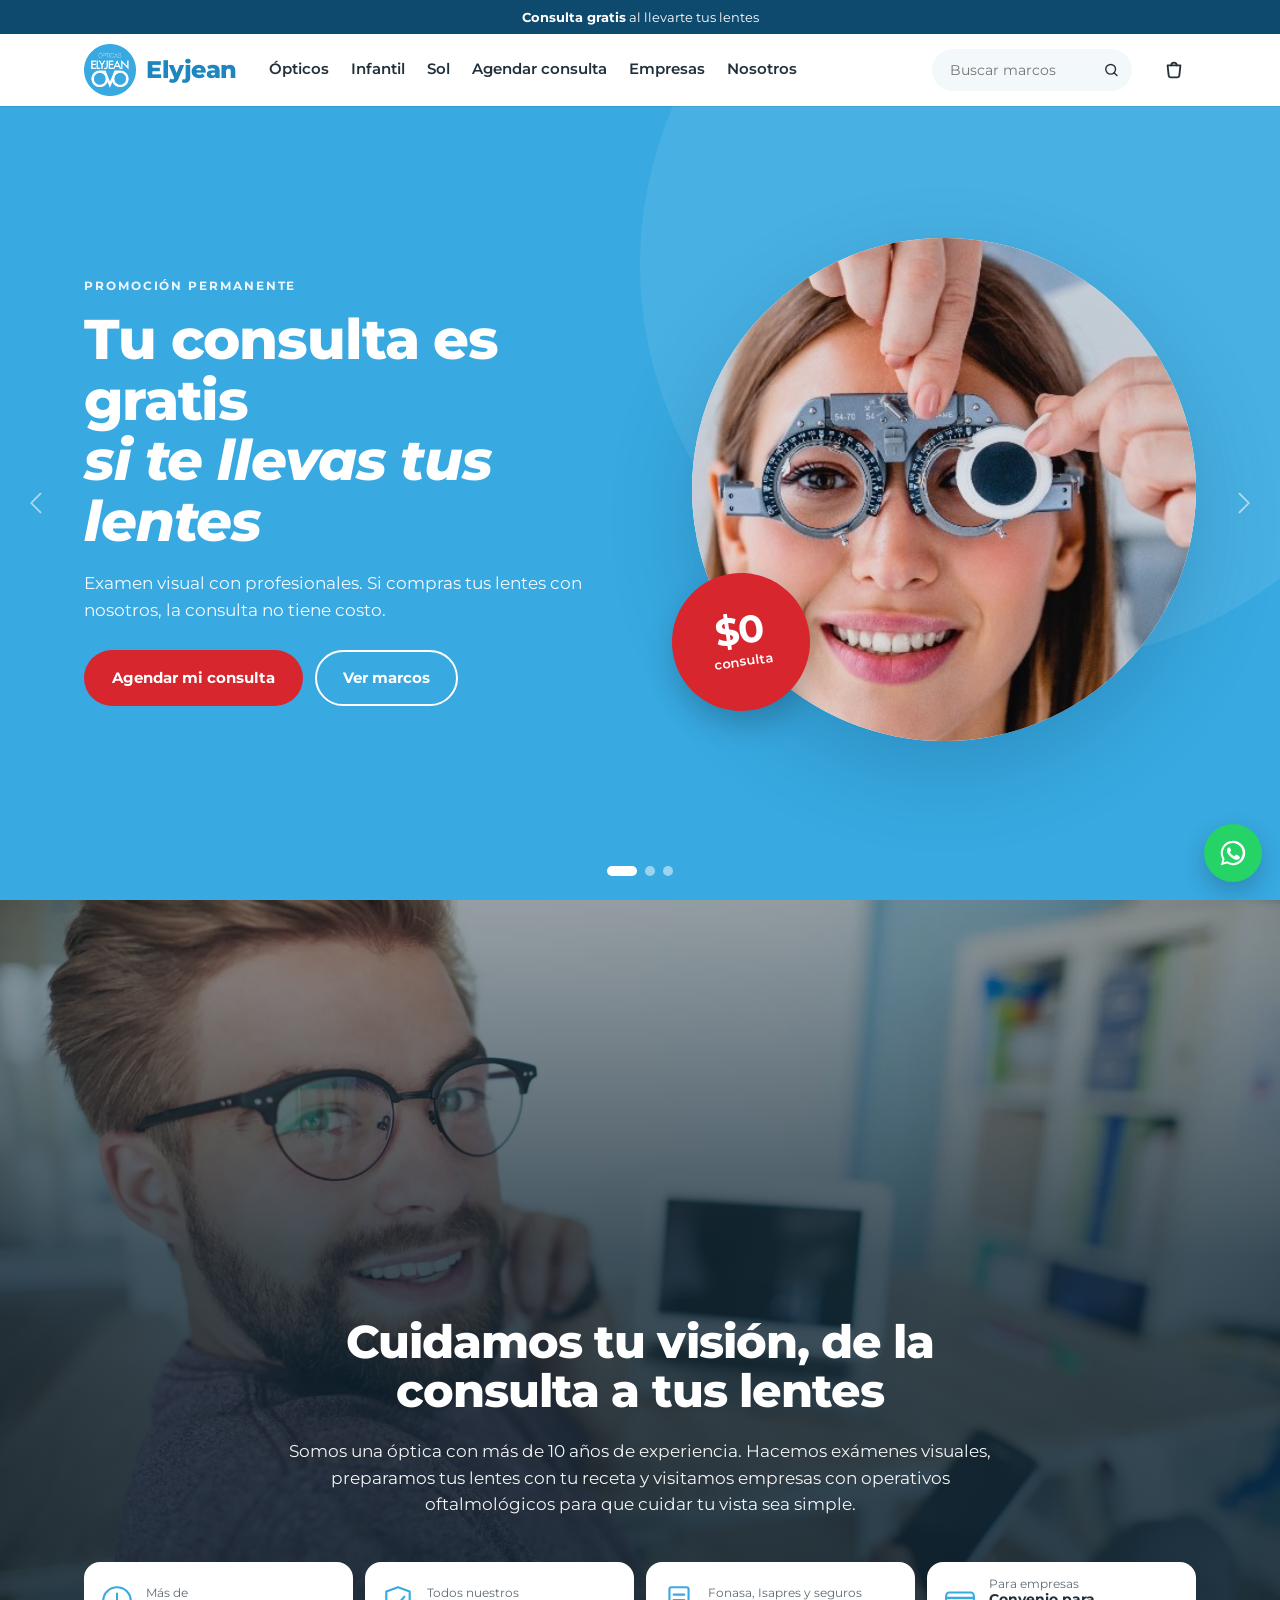
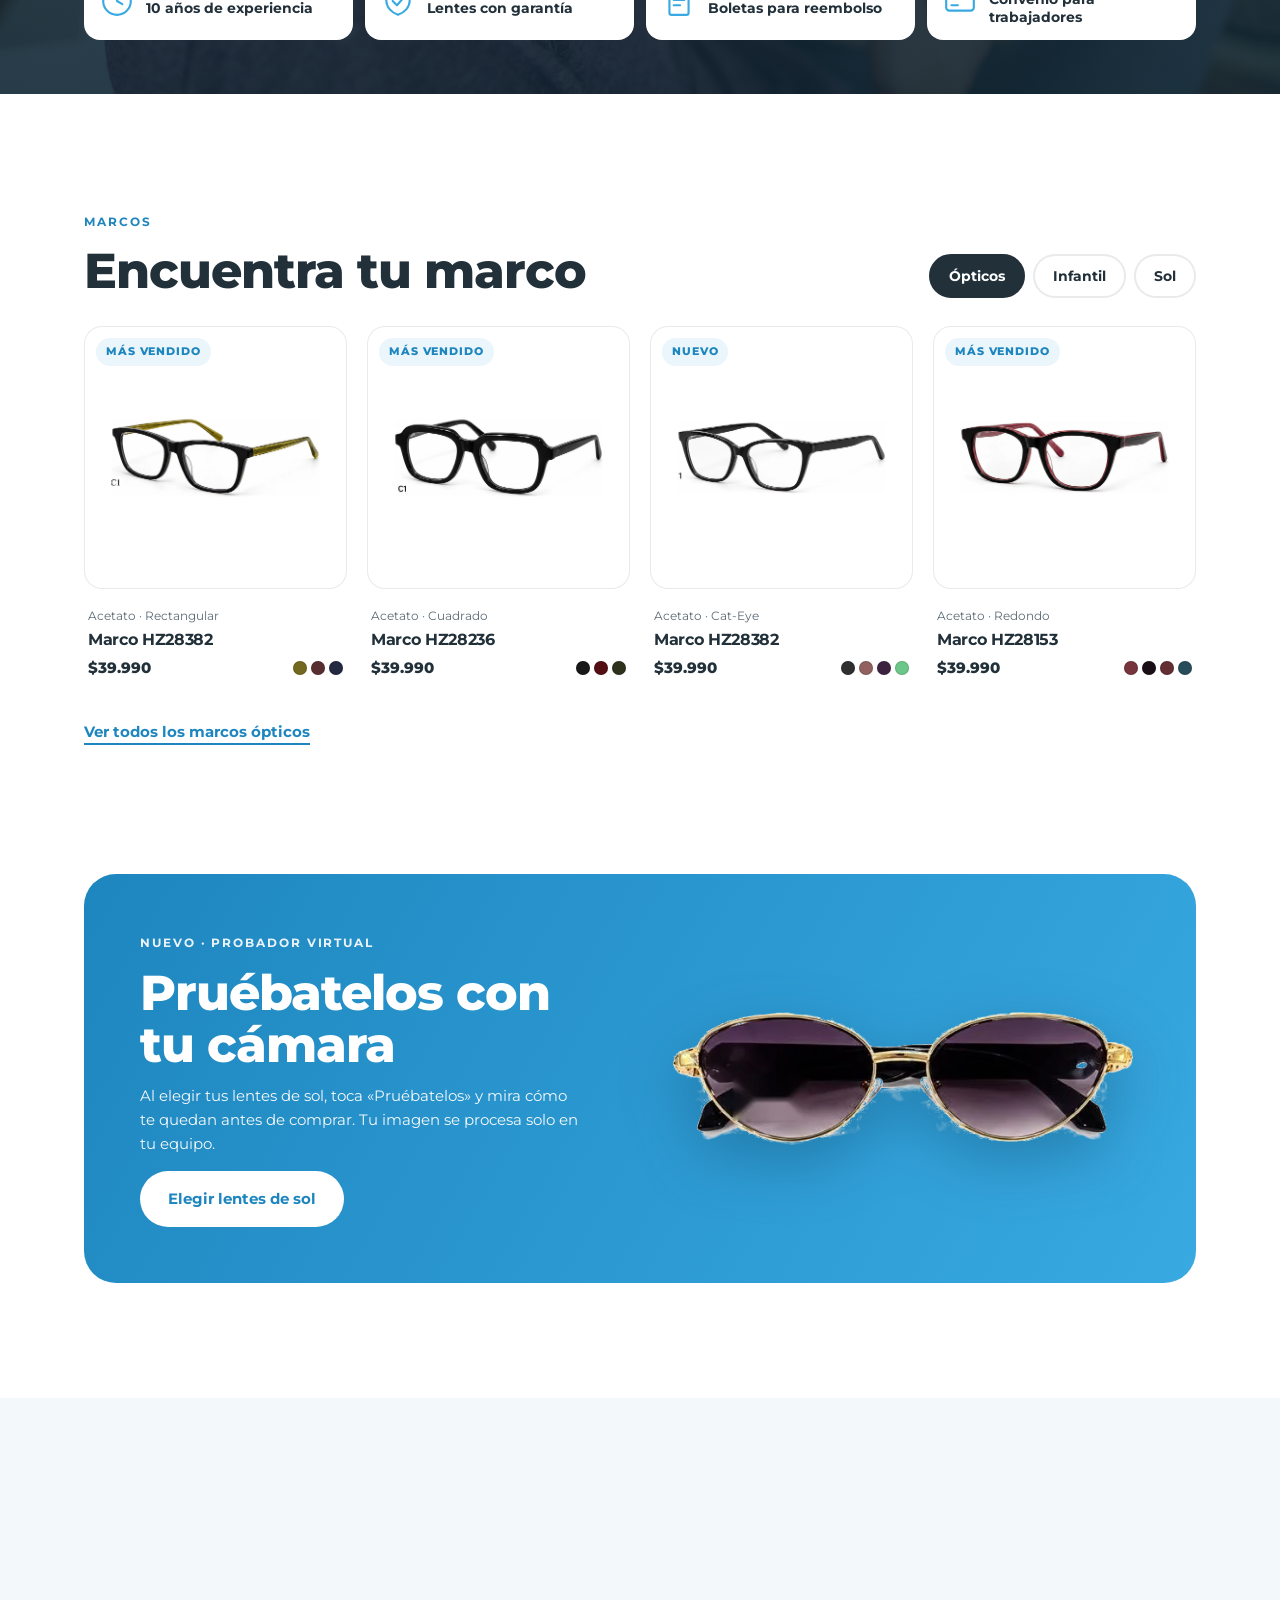
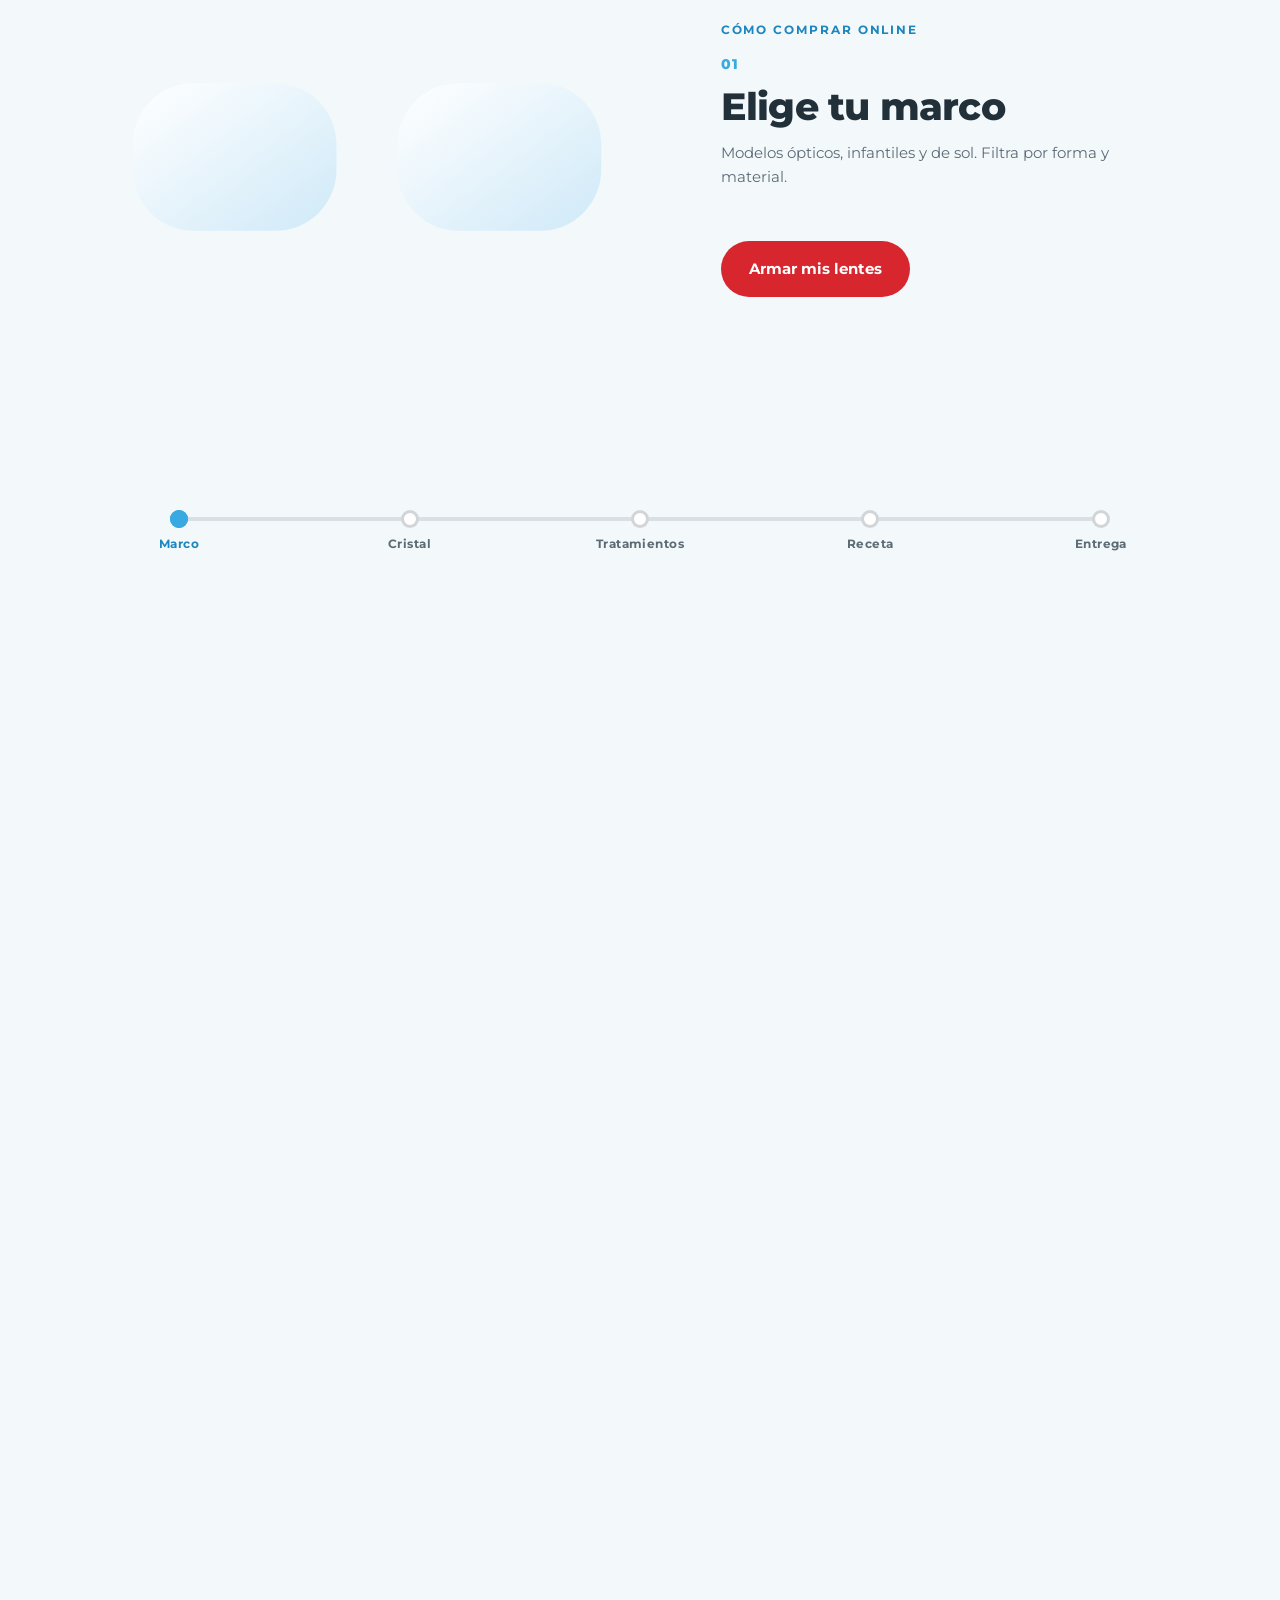
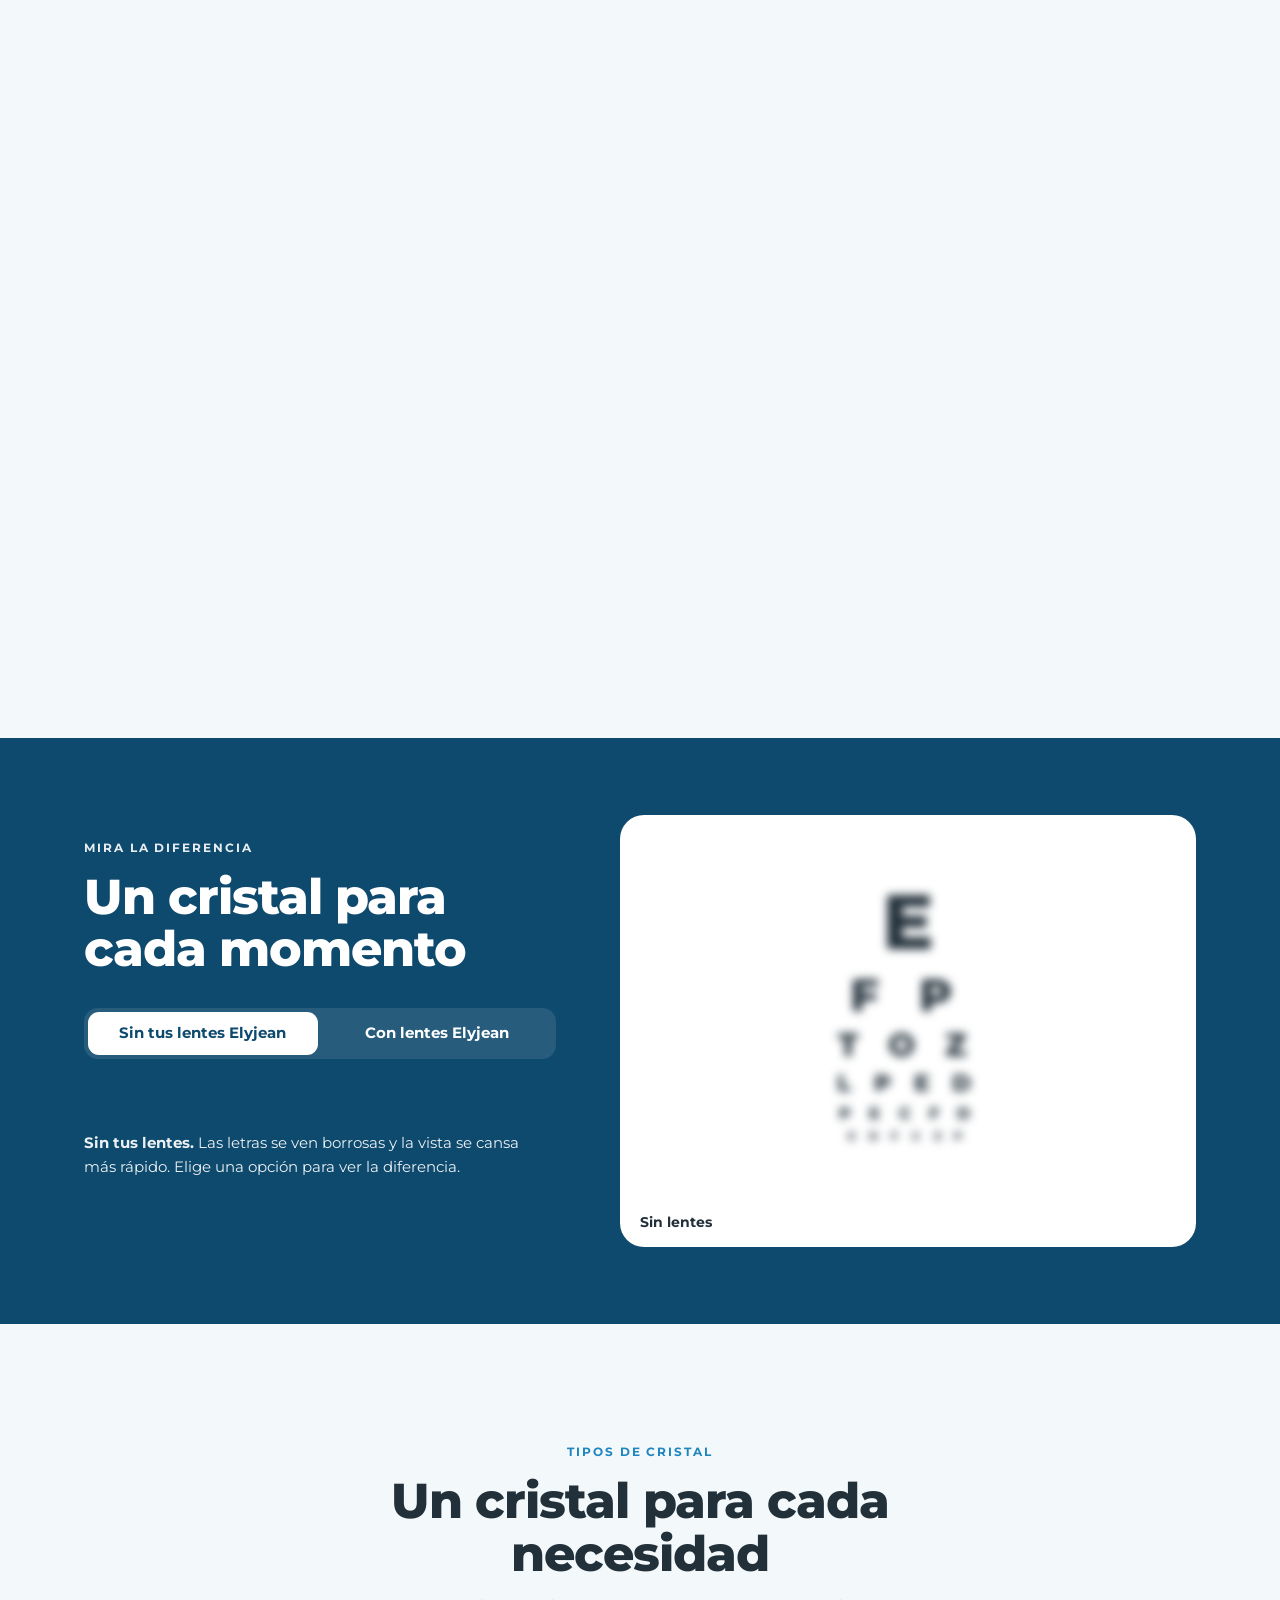
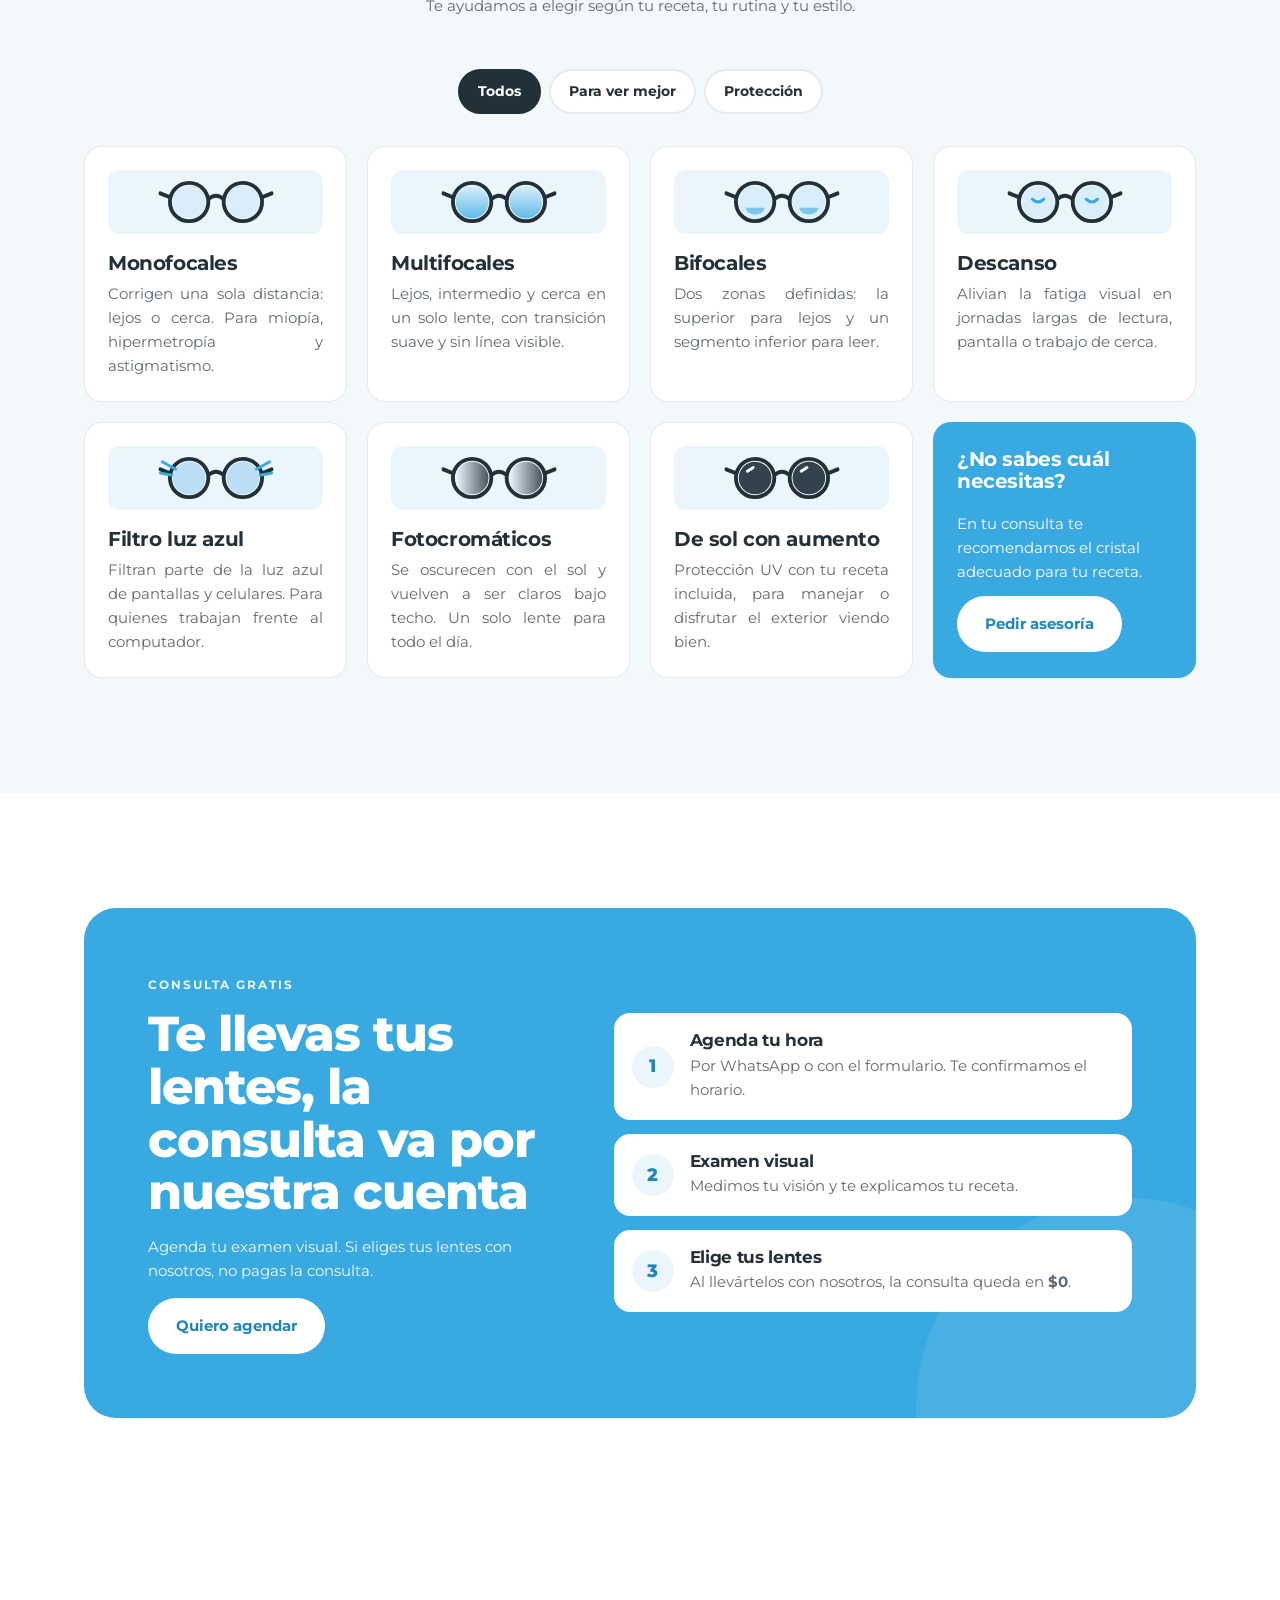
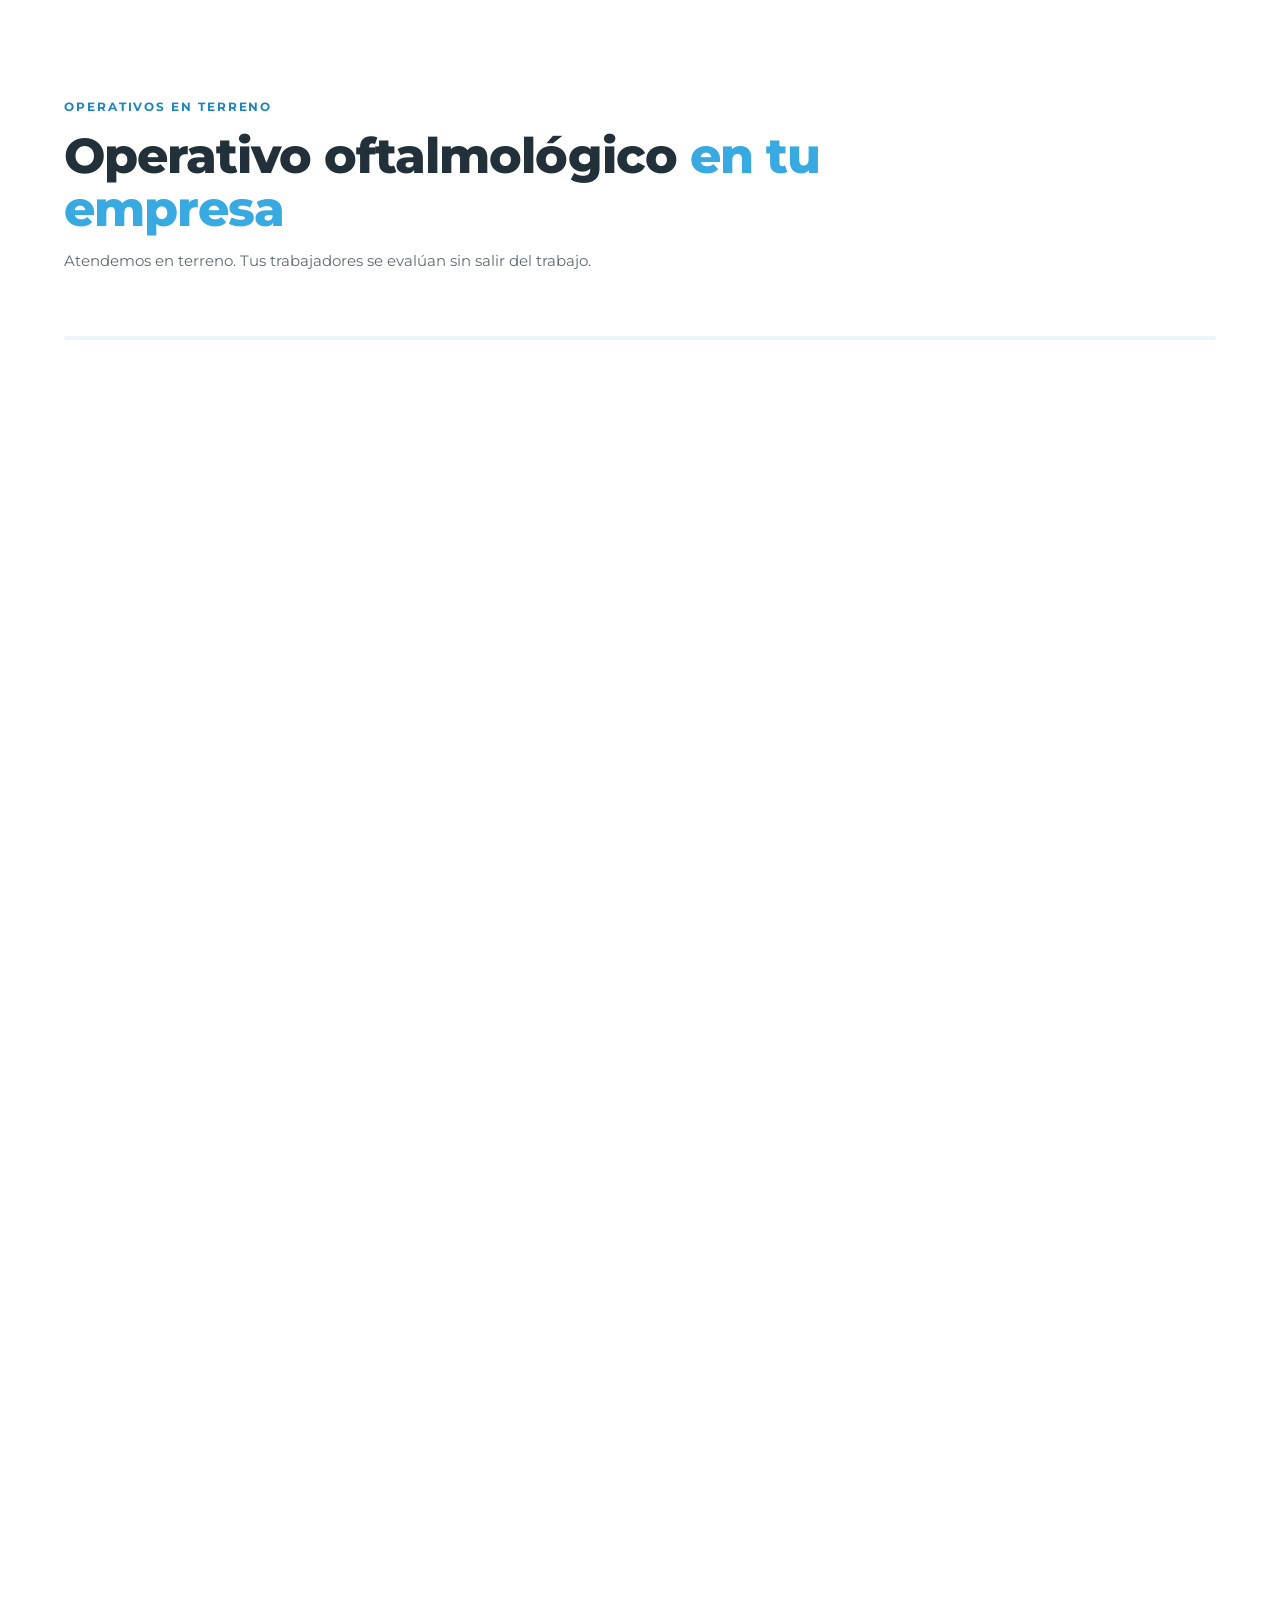
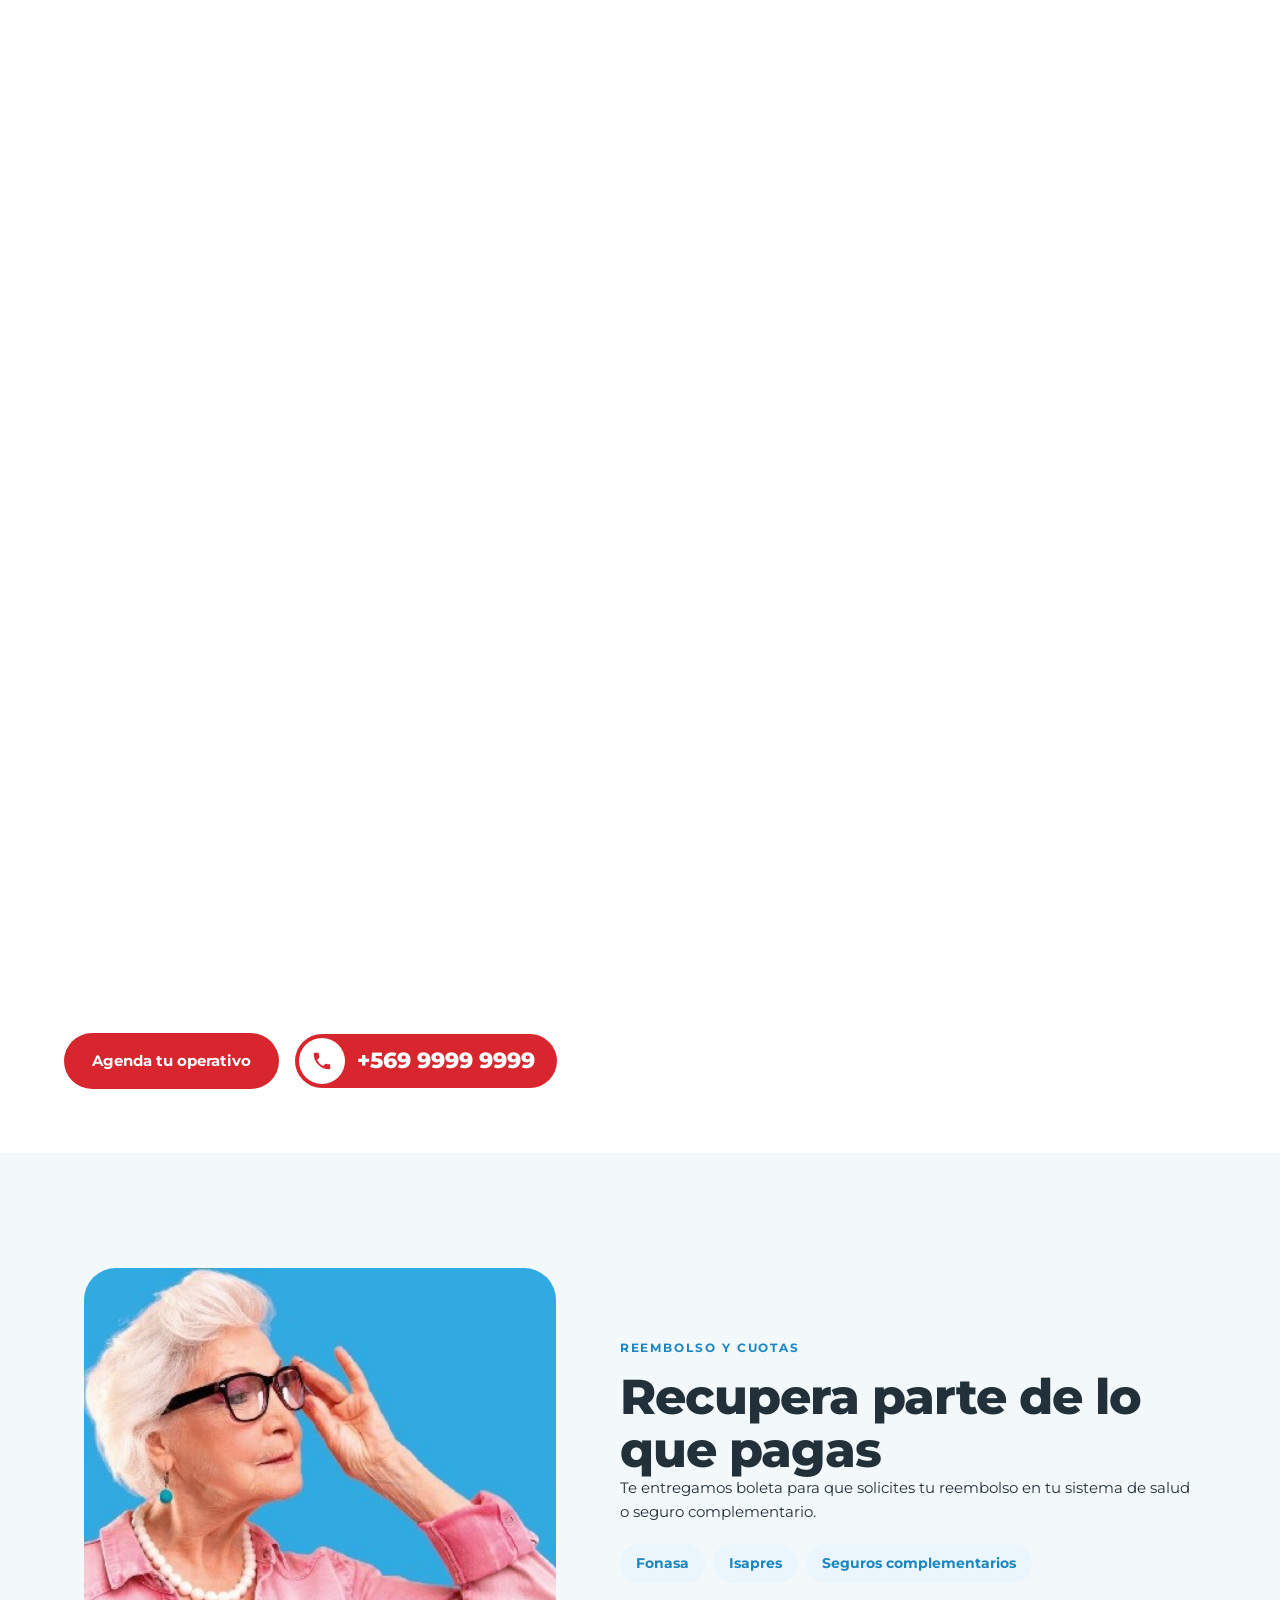
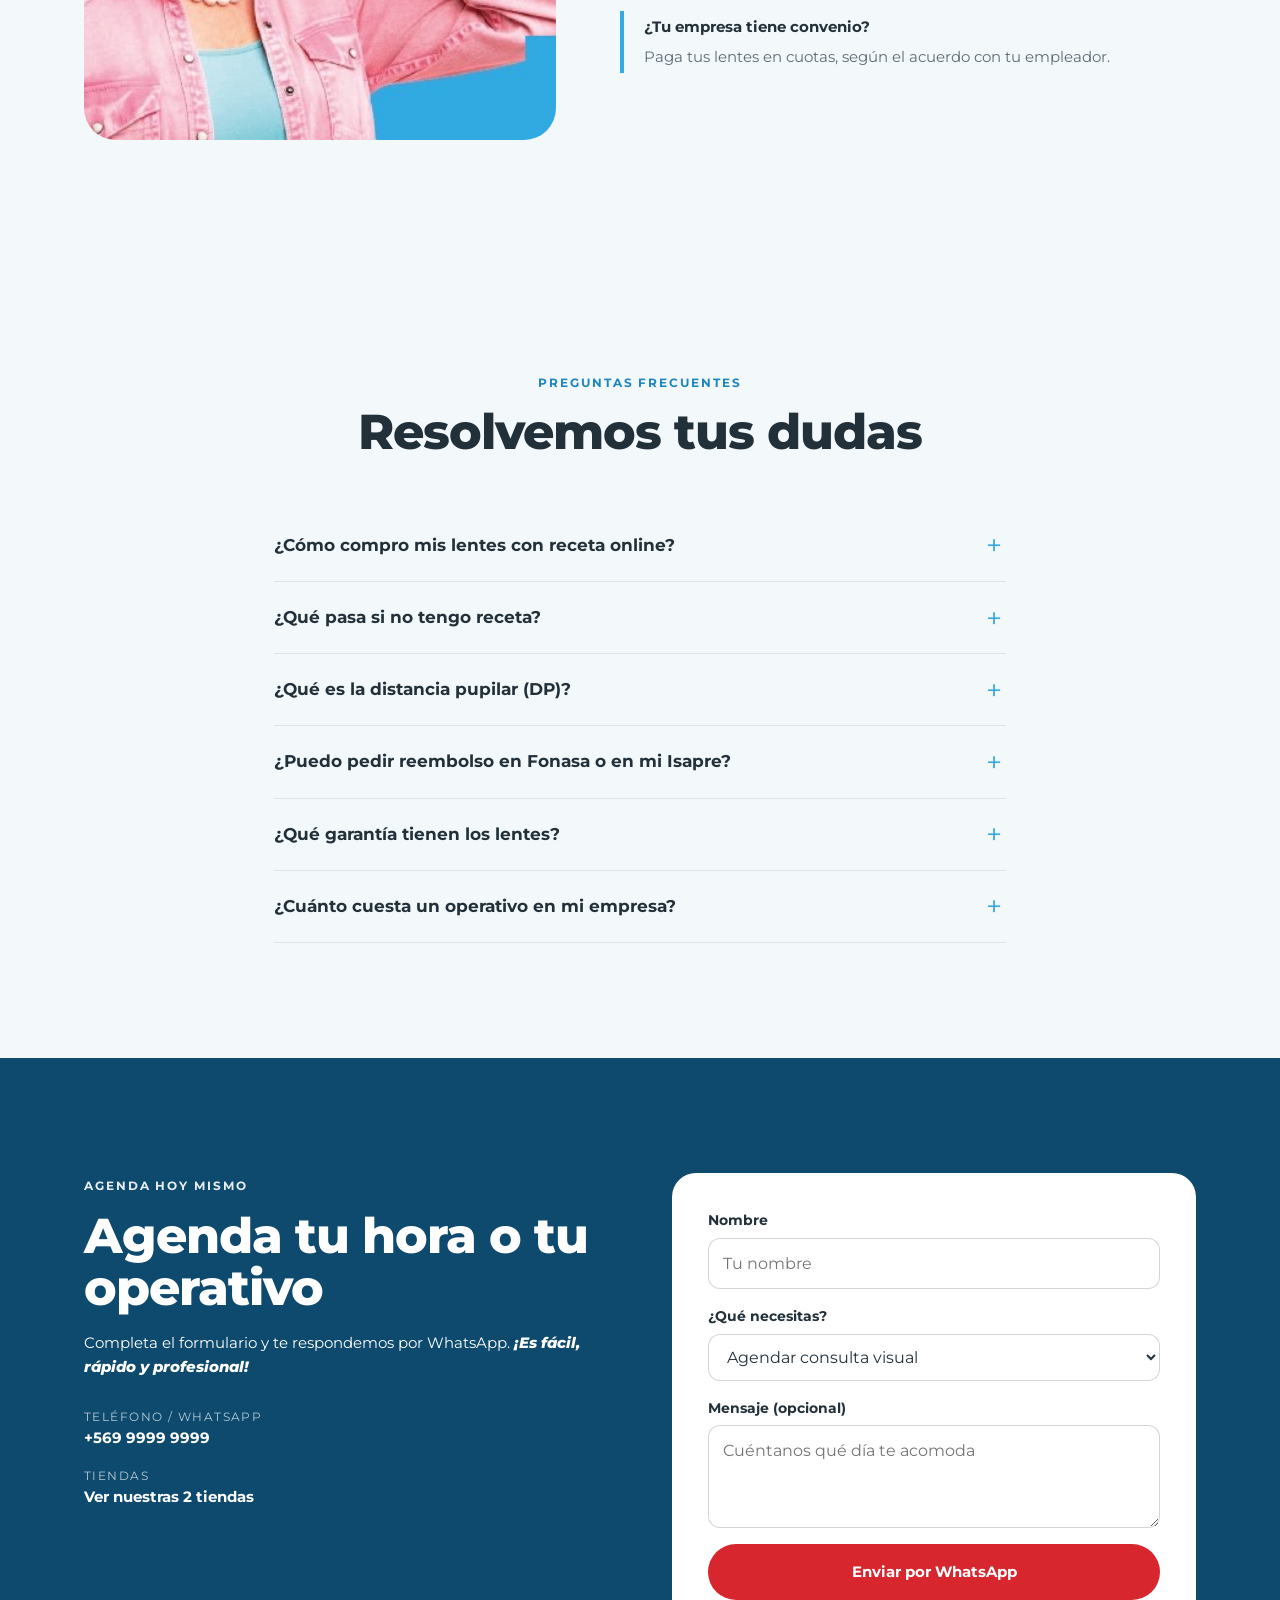
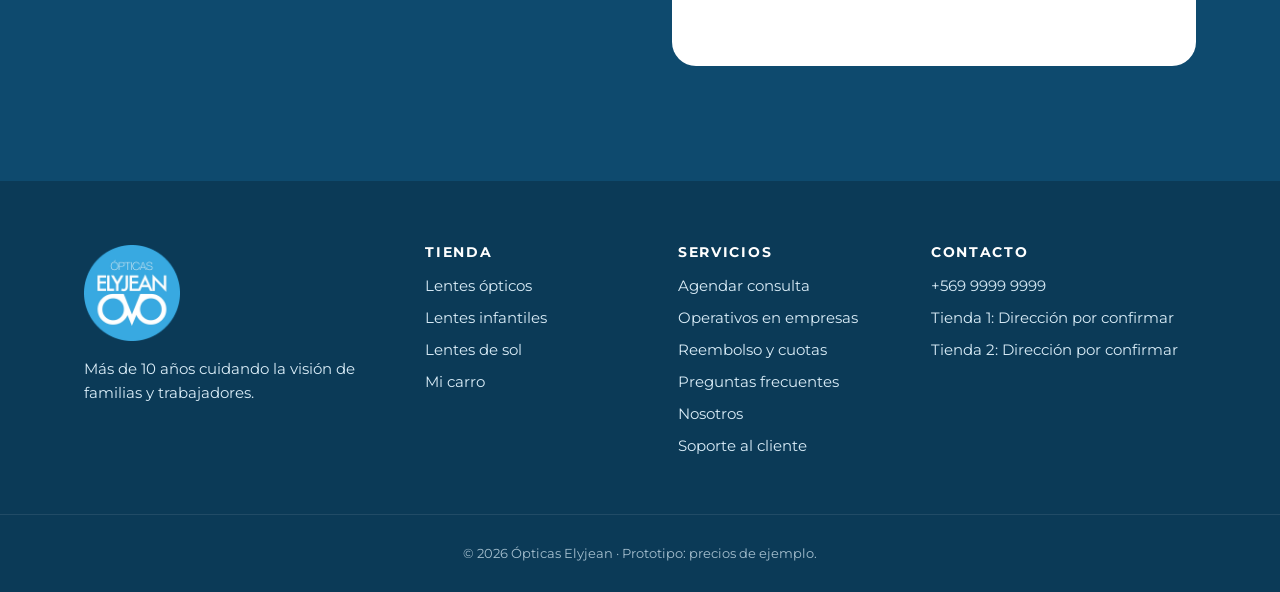
==== commit 3c0d45d1: "Frame de la empresa, línea de avance y cristal transparente (V1.4) - Nuevo frame con foto y capa osc" ====
--- a/index.html
+++ b/index.html
@@ -13,8 +13,8 @@
   <link rel="preconnect" href="https://fonts.googleapis.com">
   <link rel="preconnect" href="https://fonts.gstatic.com" crossorigin>
   <link href="https://fonts.googleapis.com/css2?family=Montserrat:ital,wght@0,400;0,500;0,600;0,700;0,800;1,800&display=swap" rel="stylesheet">
-  <link rel="stylesheet" href="css/estilos.css?v=1.4">
-  <link rel="stylesheet" href="css/escenas.css?v=1.4">
+  <link rel="stylesheet" href="css/estilos.css?v=1.5">
+  <link rel="stylesheet" href="css/escenas.css?v=1.5">
 </head>
 <body>
 
@@ -86,13 +86,18 @@
       <div class="hero__puntos" role="tablist" aria-label="Elegir destacado"></div>
     </section>
 
-    <!-- 03 · Franja de confianza -->
-    <section class="confianza" aria-label="Por qué elegirnos">
-      <div class="contenedor confianza__grid">
-        <div class="confianza__item"><svg viewBox="0 0 32 32" aria-hidden="true"><circle cx="16" cy="16" r="13"/><path d="M16 9v7l5 3"/></svg><p><small>Más de</small><strong>10 años de experiencia</strong></p></div>
-        <div class="confianza__item"><svg viewBox="0 0 32 32" aria-hidden="true"><path d="M16 3l11 4v8c0 7-5 12-11 14C10 27 5 22 5 15V7z"/><path d="M11 16l4 4 7-8"/></svg><p><small>Todos nuestros</small><strong>lentes con garantía</strong></p></div>
-        <div class="confianza__item"><svg viewBox="0 0 32 32" aria-hidden="true"><rect x="7" y="3" width="18" height="26" rx="2"/><path d="M11 10h10M11 15h10M11 20h6"/></svg><p><small>Boletas para reembolso</small><strong>Fonasa, Isapres y seguros</strong></p></div>
-        <div class="confianza__item"><svg viewBox="0 0 32 32" aria-hidden="true"><rect x="3" y="8" width="26" height="17" rx="3"/><path d="M3 13h26M8 20h6"/></svg><p><small>Convenios con</small><strong>cuotas para trabajadores</strong></p></div>
+    <!-- 03 · Qué hacemos -->
+    <section class="empresa" aria-labelledby="t-empresa">
+      <img class="empresa__foto" src="img/cliente-lentes.webp" alt="" width="1920" height="1282" loading="lazy">
+      <div class="contenedor empresa__contenido" data-reveal>
+        <h2 id="t-empresa">Cuidamos tu visión, de la consulta a tus lentes</h2>
+        <p>Somos una óptica con más de 10 años de experiencia. Hacemos exámenes visuales, preparamos tus lentes con tu receta y visitamos empresas con operativos oftalmológicos para que cuidar tu vista sea simple.</p>
+        <ul class="empresa__puntos">
+          <li><svg viewBox="0 0 32 32" aria-hidden="true"><circle cx="16" cy="16" r="13"/><path d="M16 9v7l5 3"/></svg><span><small>Más de</small><strong>10 años de experiencia</strong></span></li>
+          <li><svg viewBox="0 0 32 32" aria-hidden="true"><path d="M16 3l11 4v8c0 7-5 12-11 14C10 27 5 22 5 15V7z"/><path d="M11 16l4 4 7-8"/></svg><span><small>Todos nuestros</small><strong>Lentes con garantía</strong></span></li>
+          <li><svg viewBox="0 0 32 32" aria-hidden="true"><rect x="7" y="3" width="18" height="26" rx="2"/><path d="M11 10h10M11 15h10M11 20h6"/></svg><span><small>Fonasa, Isapres y seguros</small><strong>Boletas para reembolso</strong></span></li>
+          <li><svg viewBox="0 0 32 32" aria-hidden="true"><rect x="3" y="8" width="26" height="17" rx="3"/><path d="M3 13h26M8 20h6"/></svg><span><small>Para empresas</small><strong>Convenio para trabajadores</strong></span></li>
+        </ul>
       </div>
     </section>
 
@@ -187,9 +192,11 @@
             <div class="armar__beat"><span class="num">05</span><h3>Recíbelos</h3><p>Envío a domicilio, retiro en una de nuestras 2 tiendas o entrega en tu empresa.</p></div>
           </div>
           <a href="catalogo.html" class="btn btn--rojo armar__cta">Armar mis lentes</a>
-          <div class="tramos" aria-hidden="true">
-            <span class="tramo" data-tramo>Marco</span><span class="tramo" data-tramo>Cristal</span><span class="tramo" data-tramo>Tratamientos</span><span class="tramo" data-tramo>Receta</span><span class="tramo" data-tramo>Entrega</span>
-          </div>
+        </div>
+
+        <div class="progreso" aria-hidden="true">
+          <span class="progreso__linea"></span>
+          <span class="progreso__paso" data-tramo>Marco</span><span class="progreso__paso" data-tramo>Cristal</span><span class="progreso__paso" data-tramo>Tratamientos</span><span class="progreso__paso" data-tramo>Receta</span><span class="progreso__paso" data-tramo>Entrega</span>
         </div>
       </div>
     </section>
@@ -205,21 +212,26 @@
             <button class="vision__opcion" type="button" data-modo="con" aria-pressed="false">Con lentes Elyjean</button>
           </div>
           <div class="vision__sub" id="visionSub" role="group" aria-label="Elegir tipo de cristal">
-            <button class="vision__cristal" type="button" data-cristal="foto" aria-pressed="true">Fotocromáticos</button>
+            <button class="vision__cristal" type="button" data-cristal="normal" aria-pressed="true">Transparentes</button>
+            <button class="vision__cristal" type="button" data-cristal="foto" aria-pressed="false">Fotocromáticos</button>
             <button class="vision__cristal" type="button" data-cristal="azul" aria-pressed="false">Con filtro azul</button>
           </div>
           <div class="vision__info" aria-live="polite">
             <p data-info="sin"><strong>Sin tus lentes.</strong> Las letras se ven borrosas y la vista se cansa más rápido. Elige una opción para ver la diferencia.</p>
+            <p data-info="normal" hidden><strong>Transparentes.</strong> Corrigen tu visión con un cristal claro, sin tinte ni filtros. Ves nítido de lejos y de cerca, según tu receta.</p>
             <p data-info="foto" hidden><strong>Fotocromáticos.</strong> Se oscurecen con el sol y vuelven a ser claros bajo techo. Un solo lente para todo el día, sin cambiarte de lentes.</p>
             <p data-info="azul" hidden><strong>Con filtro azul.</strong> Filtran parte de la luz azul de pantallas y celulares. Pensados para quienes pasan muchas horas frente al computador.</p>
           </div>
-          <small class="vision__nota">Ilustración referencial.</small>
         </div>
 
         <div class="vision__marco" data-reveal>
           <figure class="vista vista--borrosa is-activa" data-panel="sin">
             <svg class="cartilla" viewBox="0 0 300 220" aria-hidden="true"><use href="#cartilla"/></svg>
             <figcaption>Sin lentes</figcaption>
+          </figure>
+          <figure class="vista" data-panel="normal">
+            <svg class="cartilla" viewBox="0 0 300 220" aria-hidden="true"><use href="#cartilla"/></svg>
+            <figcaption>Transparentes</figcaption>
           </figure>
           <figure class="vista vista--foto" data-panel="foto">
             <span class="sol"></span>
@@ -234,7 +246,7 @@
         </div>
       </div>
 
-      <!-- Cartilla de letras reutilizada en las tres vistas -->
+      <!-- Cartilla de letras reutilizada en las cuatro vistas -->
       <svg width="0" height="0" style="position:absolute" aria-hidden="true">
         <symbol id="cartilla" viewBox="0 0 300 220">
           <g font-family="Montserrat, Arial, sans-serif" font-weight="800" fill="currentColor" text-anchor="middle">
@@ -427,11 +439,11 @@
 
   <div id="app-footer"></div>
 
-  <script src="js/config.js?v=1.4"></script>
-  <script src="js/productos.js?v=1.4"></script>
-  <script src="js/app.js?v=1.4"></script>
-  <script src="js/scroll-engine.js?v=1.4"></script>
-  <script src="js/escenas.js?v=1.4"></script>
-  <script src="js/portada.js?v=1.4"></script>
+  <script src="js/config.js?v=1.5"></script>
+  <script src="js/productos.js?v=1.5"></script>
+  <script src="js/app.js?v=1.5"></script>
+  <script src="js/scroll-engine.js?v=1.5"></script>
+  <script src="js/escenas.js?v=1.5"></script>
+  <script src="js/portada.js?v=1.5"></script>
 </body>
 </html>
--- a/css/estilos.css
+++ b/css/estilos.css
@@ -24,6 +24,7 @@
   --radius:18px;
   --ease:cubic-bezier(.16,1,.3,1);
   --header-h:0px;
+  --frame:clamp(420px,calc(100svh - var(--header-h)),900px);  /* alto de los frames a pantalla completa */
 }
 
 /* ============ Base ============ */
@@ -116,7 +117,7 @@
 .hero__slides{display:grid}
 .slide{grid-area:1/1;opacity:0;visibility:hidden;transition:opacity .3s ease,visibility .3s}
 .slide.is-active{opacity:1;visibility:visible;transition:opacity .6s ease .25s,visibility 0s}
-.slide__inner{display:grid;grid-template-columns:1.05fr .95fr;align-items:center;gap:clamp(24px,4vw,64px);min-height:clamp(420px,calc(100svh - var(--header-h)),900px);padding-block:clamp(20px,4svh,48px) clamp(40px,7svh,64px);padding-inline:max(var(--pad),64px)}
+.slide__inner{display:grid;grid-template-columns:1.05fr .95fr;align-items:center;gap:clamp(24px,4vw,64px);min-height:var(--frame);padding-block:clamp(20px,4svh,48px) clamp(40px,7svh,64px);padding-inline:max(var(--pad),64px)}
 .slide__texto h1,.slide__texto h2{font-size:clamp(30px,min(4.4vw,8.2svh),68px);font-weight:800;margin-bottom:clamp(10px,2svh,20px)}
 .slide__texto h1 em,.slide__texto h2 em{color:#fff;font-style:italic;display:block}
 .slide__texto p{font-size:clamp(15px,min(1.3vw,2.6svh),19px);max-width:52ch;opacity:.95}
@@ -147,16 +148,21 @@
   .hero__flecha{top:calc(20px + var(--burbuja)/2)}
 }
 
-/* ============ Franja de confianza ============ */
-.confianza{border-bottom:1px solid var(--line)}
-.confianza__grid{display:grid;grid-template-columns:repeat(4,1fr);gap:16px;padding-block:22px}
-.confianza__item{display:flex;align-items:center;gap:12px}
-.confianza__item svg{width:36px;height:36px;flex:none;fill:none;stroke:var(--azul);stroke-width:2;stroke-linecap:round;stroke-linejoin:round}
-.confianza__item p{margin:0;font-size:14px;line-height:1.3}
-.confianza__item small{display:block;color:var(--muted);font-size:12px}
-.confianza__item strong{font-weight:700}
-@media (max-width:900px){.confianza__grid{grid-template-columns:repeat(2,1fr);row-gap:18px}}
-@media (max-width:420px){.confianza__item p{font-size:13px}}
+/* ============ Qué hacemos (frame con foto) ============ */
+.empresa{position:relative;min-height:var(--frame);display:grid;align-items:end;color:#fff;background:var(--azul-900);overflow:hidden}
+.empresa__foto{position:absolute;inset:0;width:100%;height:100%;object-fit:cover;object-position:50% 40%}
+.empresa::after{content:"";position:absolute;inset:0;background:linear-gradient(180deg,#0b223066 0,#0b2230c7 45%,#0b2230e0 100%)}
+.empresa__contenido{position:relative;z-index:1;text-align:center;padding-block:clamp(32px,6svh,64px)}
+.empresa__contenido h2{font-size:clamp(28px,min(3.6vw,7svh),52px);max-width:22ch;margin-inline:auto}
+.empresa__contenido p{max-width:64ch;margin:clamp(12px,2.5svh,22px) auto 0;font-size:clamp(15px,min(1.3vw,2.6svh),19px);opacity:.95}
+.empresa__puntos{list-style:none;margin:clamp(20px,5svh,44px) 0 0;padding:0;display:grid;grid-template-columns:repeat(4,1fr);gap:12px}
+.empresa__puntos li{display:flex;align-items:center;gap:12px;background:#fff;color:var(--ink);border-radius:16px;padding:14px 16px;text-align:left}
+.empresa__puntos svg{width:34px;height:34px;flex:none;fill:none;stroke:var(--azul);stroke-width:2;stroke-linecap:round;stroke-linejoin:round}
+.empresa__puntos span{font-size:14px;line-height:1.25}
+.empresa__puntos small{display:block;color:var(--muted);font-size:12px}
+.empresa__puntos strong{font-weight:700}
+@media (max-width:1000px){.empresa__puntos{grid-template-columns:repeat(2,1fr)}}
+@media (max-width:480px){.empresa__puntos{grid-template-columns:1fr}.empresa{min-height:0}}
 
 /* ============ Pestañas y carrusel de productos ============ */
 .pestanas{display:flex;gap:8px;flex-wrap:wrap}
@@ -203,7 +209,6 @@
 .vision__cristal[aria-pressed="true"]{background:var(--azul);border-color:var(--azul)}
 .vision__info{margin-top:18px;min-height:6.4em}
 .vision__info p{margin:0;opacity:.92;max-width:46ch}
-.vision__nota{display:block;margin-top:8px;font-size:12px;opacity:.65}
 .vision__marco{display:grid;aspect-ratio:4/3;max-height:min(70svh,520px);width:100%}
 .vista{grid-area:1/1;position:relative;margin:0;border-radius:24px;overflow:hidden;display:grid;place-items:center;padding:24px 24px 48px;background:#fff;color:var(--ink);opacity:0;visibility:hidden;transition:opacity .45s ease,visibility .45s}
 .vista.is-activa{opacity:1;visibility:visible}
--- a/css/escenas.css
+++ b/css/escenas.css
@@ -5,14 +5,9 @@
 .motion-on [data-scene="pin"]{position:relative;height:var(--length,260svh)}
 .motion-on [data-scene="pin"]>.stage{position:sticky;top:var(--header-h);height:calc(100svh - var(--header-h));overflow:hidden}
 
-/* Indicadores de progreso por tramo (compartidos) */
-.tramos{display:flex;gap:12px;margin-top:32px}
-.tramo{flex:1;position:relative;padding-top:10px;border-top:2px solid var(--line);font-size:11px;font-weight:700;letter-spacing:.1em;text-transform:uppercase;color:var(--muted);white-space:nowrap;overflow:hidden;text-overflow:ellipsis}
-.tramo::before{content:"";position:absolute;left:0;right:0;top:-2px;height:2px;background:var(--azul);transform:scaleX(var(--fill,1));transform-origin:left}
-
 /* ============ 05 · Arma tus lentes (producto por capas) ============ */
 .armar{background:var(--soft)}
-.armar .stage{display:grid;grid-template-columns:1.1fr .9fr;align-items:center;gap:clamp(24px,4vw,64px);padding:clamp(24px,4vw,56px) var(--pad)}
+.armar .stage{display:grid;grid-template-columns:1.1fr .9fr;grid-template-rows:minmax(0,1fr) auto;align-items:center;gap:clamp(16px,3vw,32px) clamp(24px,4vw,64px);padding:clamp(20px,3vw,40px) var(--pad)}
 .armar__visual{position:relative;display:grid;place-items:center;min-height:0}
 .armar__svg{width:min(100%,560px);height:auto;overflow:visible}
 .armar__svg .rim,.armar__svg .puente,.armar__svg .patilla{fill:none;stroke:var(--ink);stroke-width:12;stroke-linecap:round;stroke-linejoin:round}
@@ -49,12 +44,21 @@
 .motion-on .armar__beat{grid-area:1/1;margin:0;opacity:0}
 .motion-on .armar__beat:first-child{opacity:1}
 .motion-on .armar__cta{opacity:var(--entrega,1)}
-.armar .tramos{display:none}
-.motion-on .armar .tramos{display:flex}
+
+/* Línea de avance: se llena con --avance de Marco a Entrega */
+.progreso{display:none}
+.motion-on .progreso{display:grid;grid-column:1/-1;grid-template-columns:repeat(5,1fr);position:relative;padding-top:24px}
+.progreso::before,.progreso__linea{content:"";position:absolute;top:7px;left:10%;height:4px;border-radius:2px}
+.progreso::before{right:10%;background:#22303a1f}
+.progreso__linea{width:80%;background:var(--azul);transform:scaleX(var(--avance,1));transform-origin:left}
+.progreso__paso{position:relative;text-align:center;font-size:12px;font-weight:700;letter-spacing:.04em;color:var(--muted);transition:color .3s}
+.progreso__paso::before{content:"";position:absolute;top:-24px;left:50%;width:18px;height:18px;margin-left:-9px;border-radius:50%;background:#fff;box-shadow:inset 0 0 0 3px #22303a33;transition:background .3s,box-shadow .3s}
+.progreso__paso.is-hecho{color:var(--azul-700)}
+.progreso__paso.is-hecho::before{background:var(--azul);box-shadow:inset 0 0 0 3px var(--azul)}
 
 @media (max-width:860px){
   .armar .stage{grid-template-columns:1fr;align-content:start;gap:16px}
-  .motion-on .armar .stage{display:flex;flex-direction:column;justify-content:space-between;gap:12px;padding-block:16px 20px}
+  .motion-on .armar .stage{display:flex;flex-direction:column;justify-content:space-between;gap:12px;padding-block:16px 84px}  /* la línea queda sobre el botón de WhatsApp */
   .motion-on .armar__visual{flex:1;min-height:170px;width:100%}
   .motion-on .armar__svg{max-height:100%;width:auto;max-width:92%}
   .armar__texto{flex:none}
@@ -63,8 +67,7 @@
   .armar__beat p{font-size:15px}
   .armar__beat .num{margin-bottom:4px}
   .armar__cta{margin-top:14px}
-  .armar .tramos{margin-top:14px;gap:6px}
-  .tramo{font-size:0;padding-top:0}
+  .progreso__paso{font-size:10px;letter-spacing:0}
   .receta-card{width:min(220px,58%);font-size:11px;padding:10px 12px;bottom:0}
   .entrega-chips{bottom:0}
   .armar__texto .etiqueta{margin-bottom:6px}
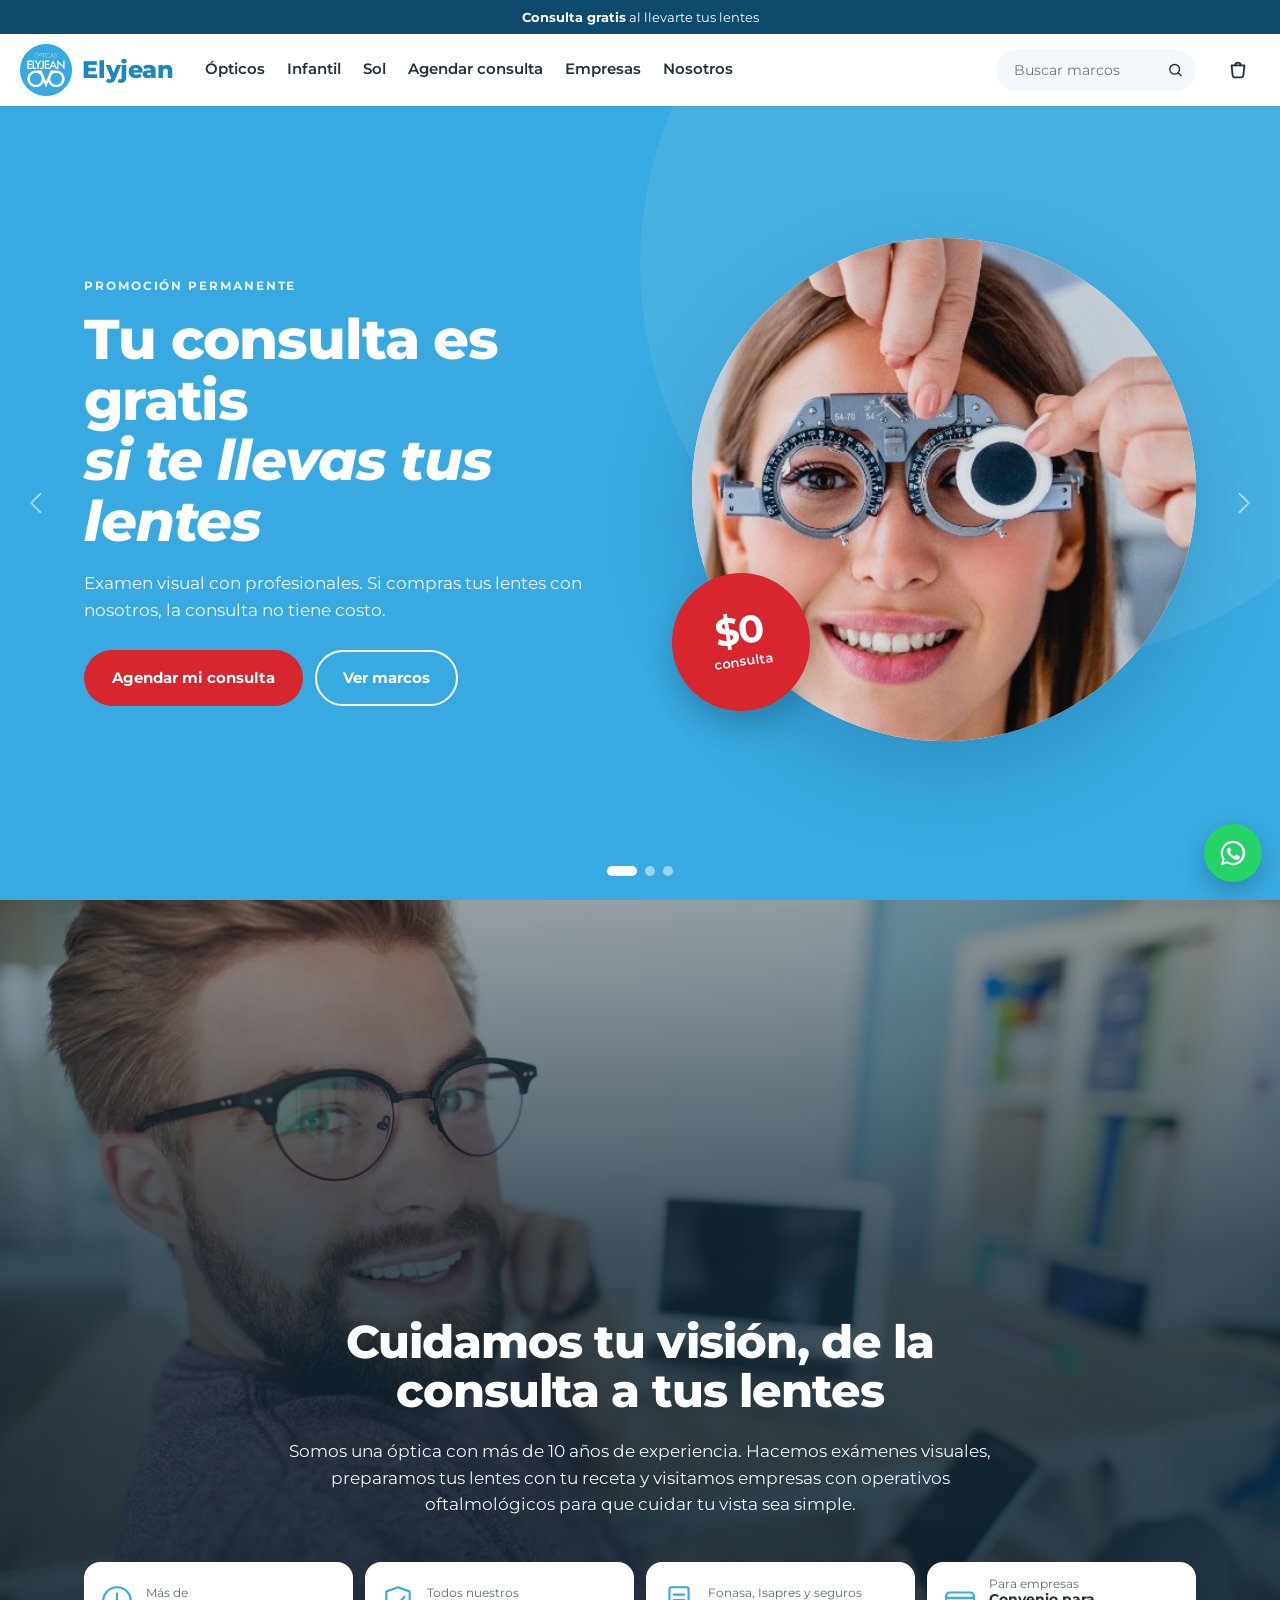
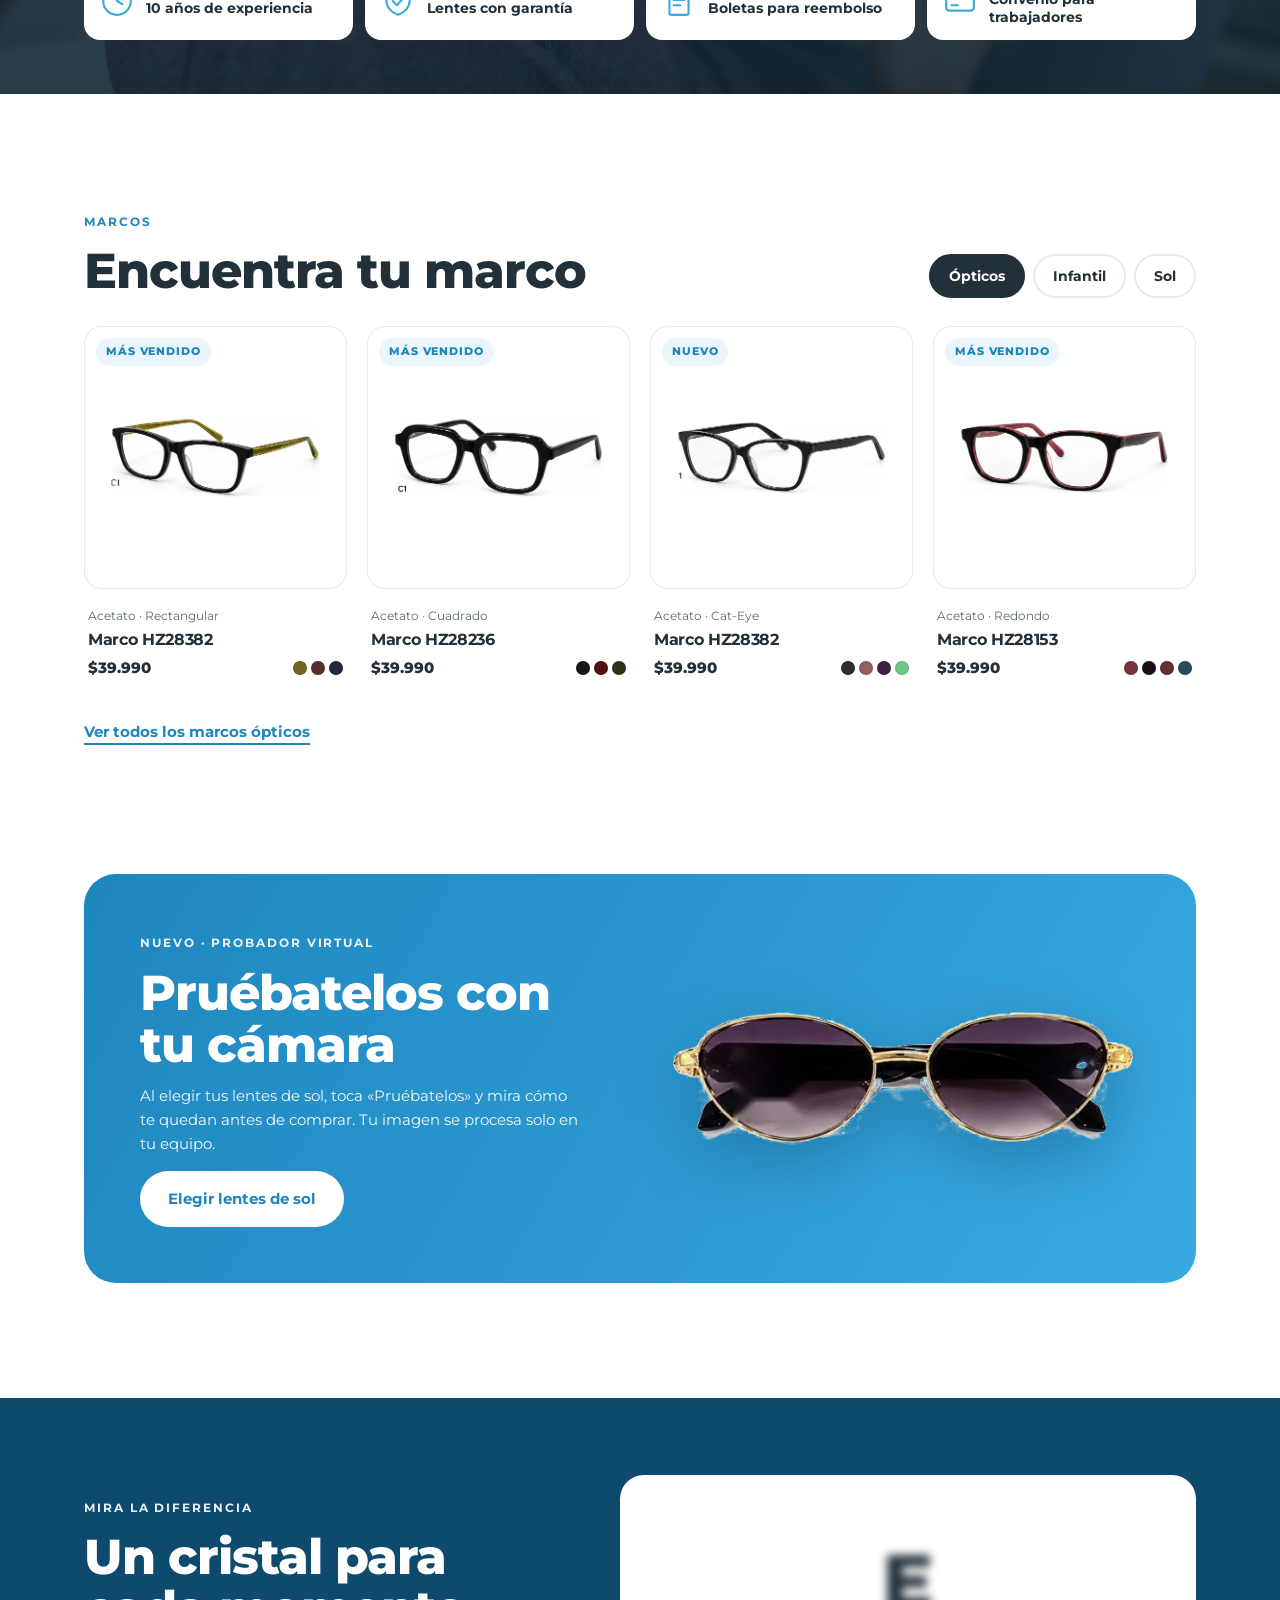
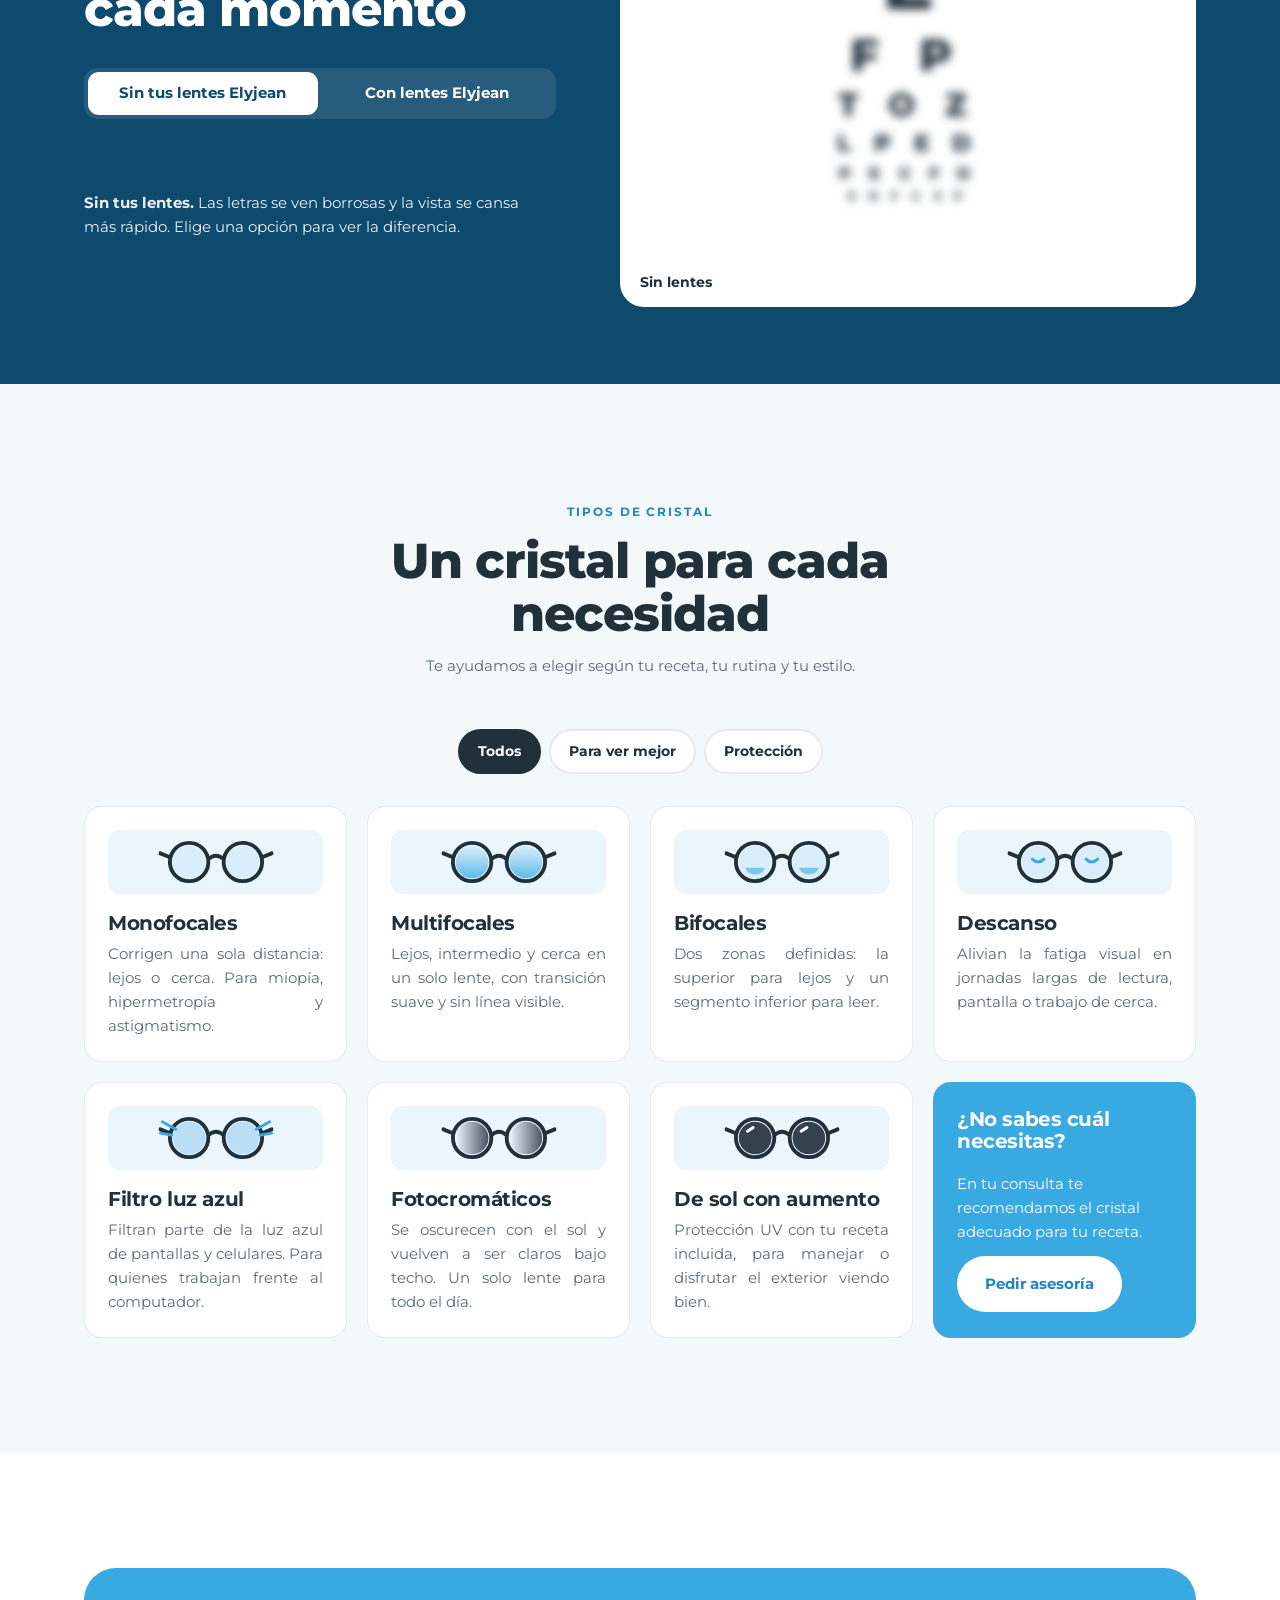
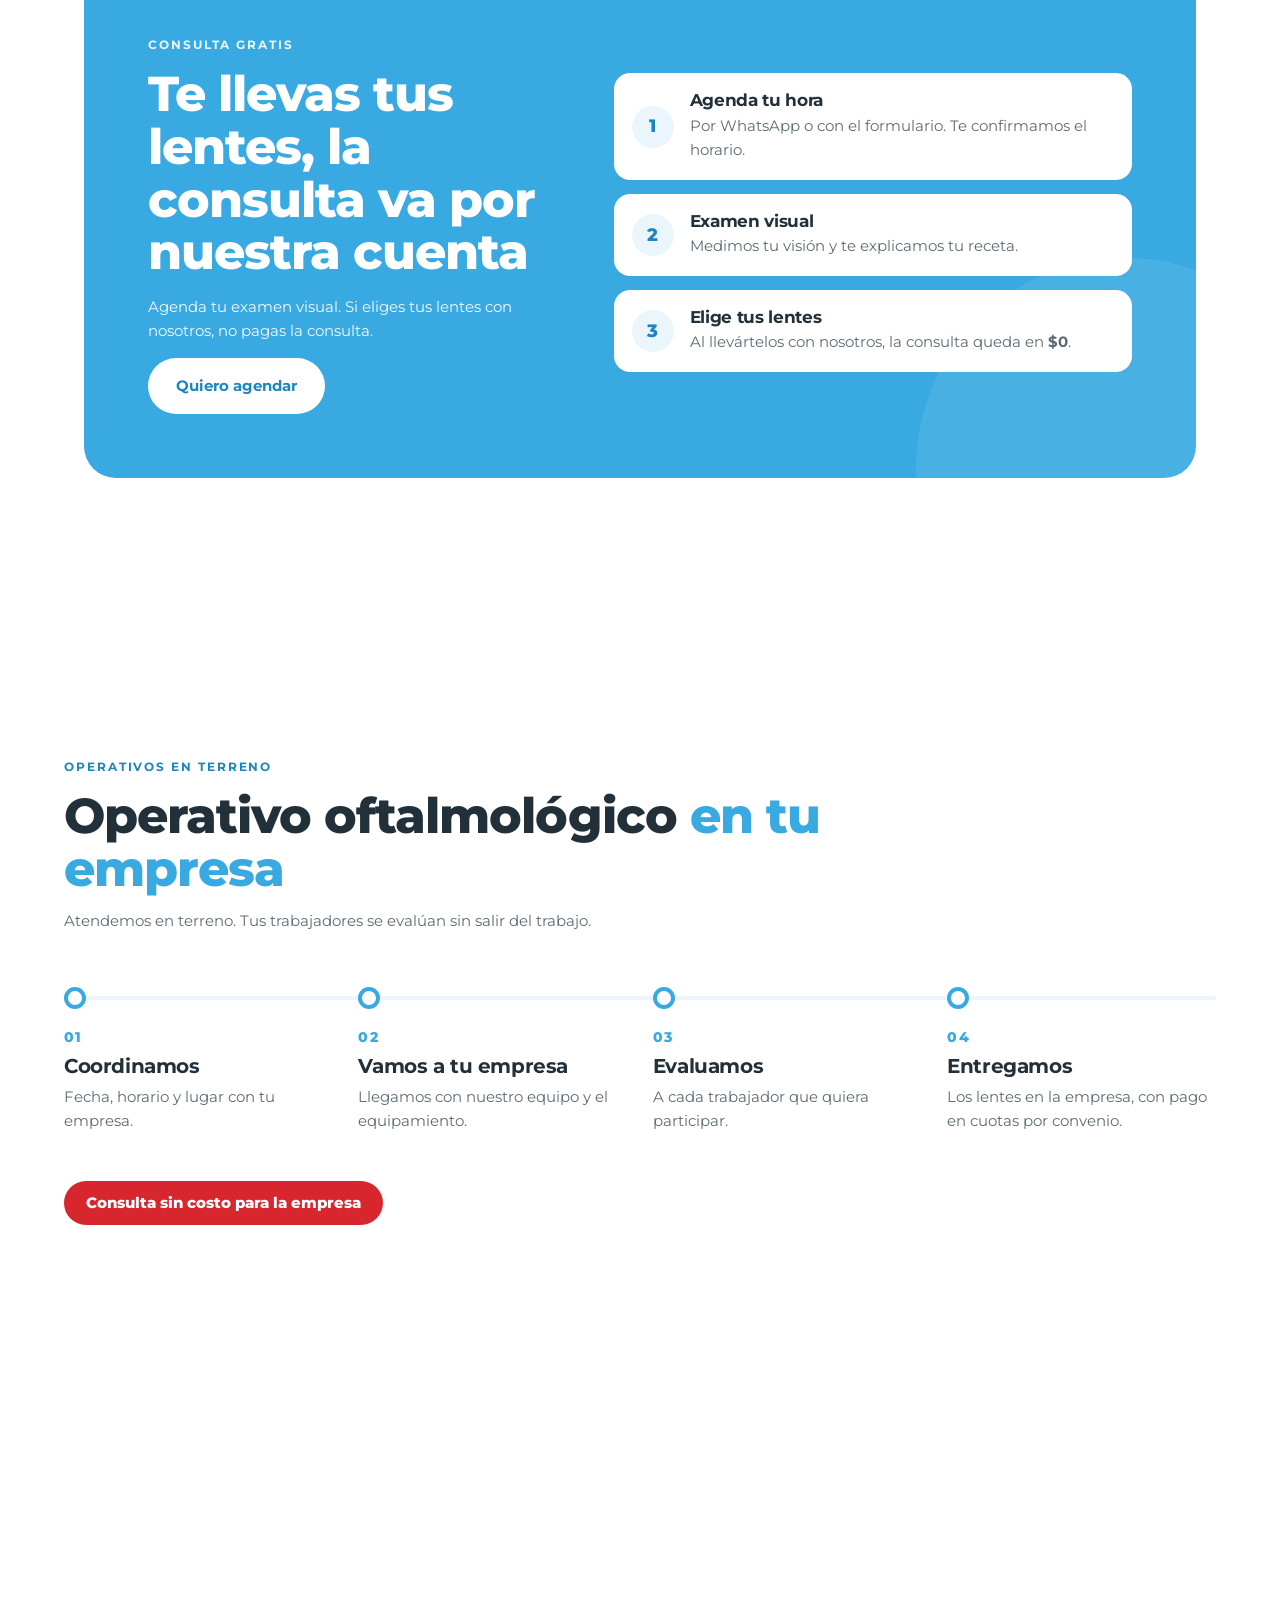
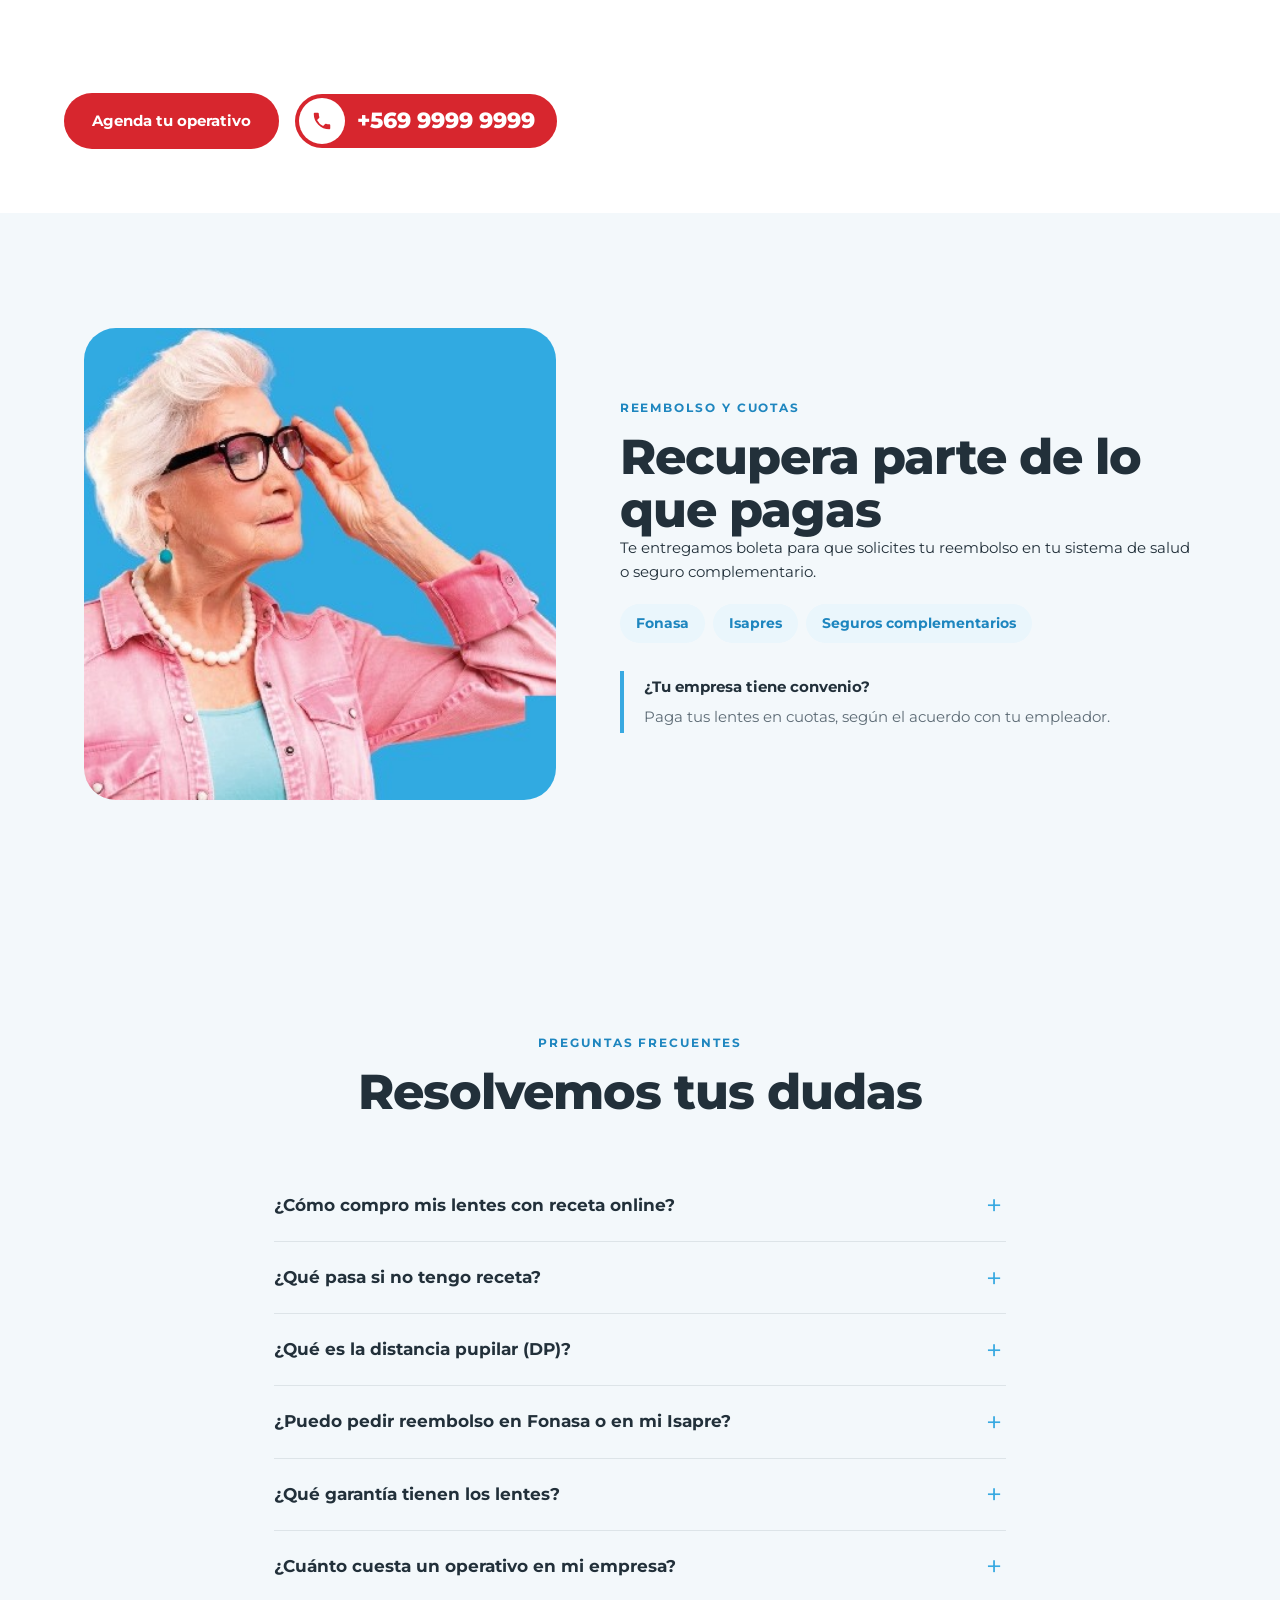
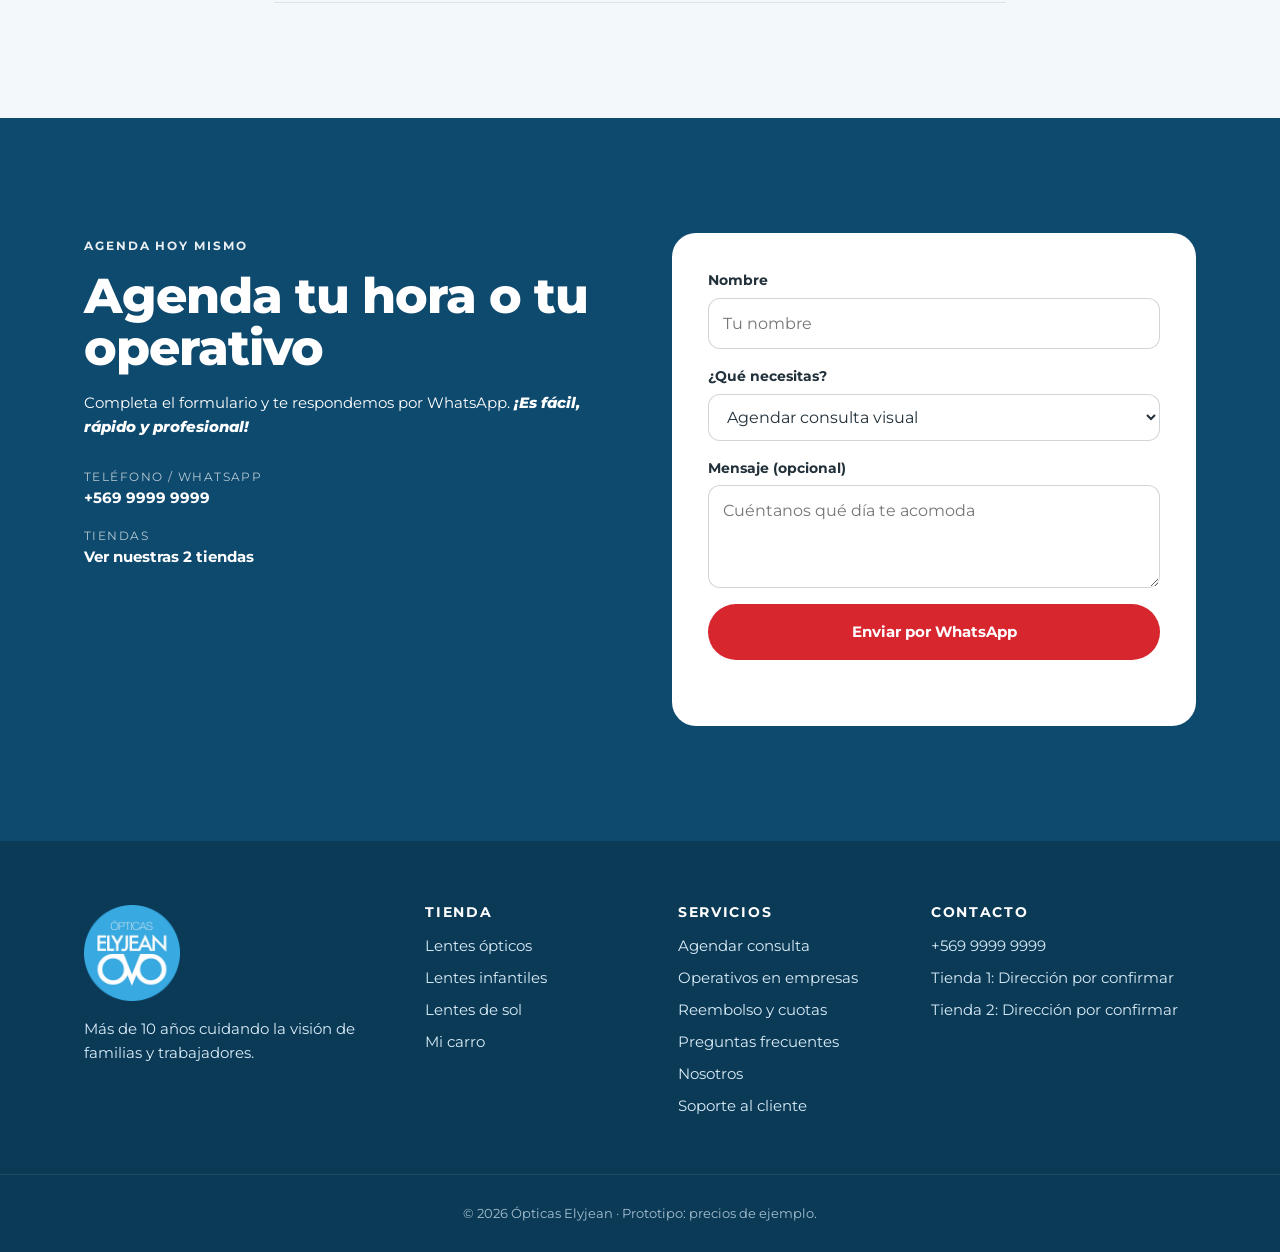
==== commit 10f56067: "Quita Cómo comprar online y lleva el logo al extremo izquierdo (V1.5) - Elimina la sección y su esce" ====
--- a/index.html
+++ b/index.html
@@ -13,8 +13,8 @@
   <link rel="preconnect" href="https://fonts.googleapis.com">
   <link rel="preconnect" href="https://fonts.gstatic.com" crossorigin>
   <link href="https://fonts.googleapis.com/css2?family=Montserrat:ital,wght@0,400;0,500;0,600;0,700;0,800;1,800&display=swap" rel="stylesheet">
-  <link rel="stylesheet" href="css/estilos.css?v=1.5">
-  <link rel="stylesheet" href="css/escenas.css?v=1.5">
+  <link rel="stylesheet" href="css/estilos.css?v=1.6">
+  <link rel="stylesheet" href="css/escenas.css?v=1.6">
 </head>
 <body>
 
@@ -52,7 +52,7 @@
               <p>Elige el marco, el cristal y los tratamientos. Sube tu receta o escribe tus grados, y recíbelos en tu casa o retíralos en tienda.</p>
               <div class="slide__acciones">
                 <a href="catalogo.html" class="btn btn--rojo">Armar mis lentes</a>
-                <a href="#armar" class="btn btn--linea">Cómo funciona</a>
+                <a href="#preguntas" class="btn btn--linea">Preguntas frecuentes</a>
               </div>
             </div>
             <div class="slide__media">
@@ -131,72 +131,6 @@
             <a href="catalogo.html?cat=sol" class="btn btn--blanco">Elegir lentes de sol</a>
           </div>
           <img src="img/probador/sol-07-1.webp" alt="Lentes de sol del probador virtual" loading="lazy">
-        </div>
-      </div>
-    </section>
-
-    <!-- 05 ★ Arma tus lentes (escena anclada por capas) -->
-    <section class="armar" id="armar" data-scene="pin" data-handler="armar" style="--length:460svh" aria-labelledby="t-armar">
-      <div class="stage">
-        <div class="armar__visual" aria-hidden="true">
-          <svg class="armar__svg" viewBox="0 0 440 220">
-            <defs>
-              <linearGradient id="gradCristal" x1="0" y1="0" x2="1" y2="1">
-                <stop offset="0" stop-color="#ffffff"/><stop offset="1" stop-color="#cfe9f8"/>
-              </linearGradient>
-              <clipPath id="clipLentes">
-                <rect x="36" y="52" width="160" height="116" rx="48"/>
-                <rect x="244" y="52" width="160" height="116" rx="48"/>
-              </clipPath>
-            </defs>
-            <rect class="lente-fill" x="36" y="52" width="160" height="116" rx="48"/>
-            <rect class="lente-fill" x="244" y="52" width="160" height="116" rx="48"/>
-            <g clip-path="url(#clipLentes)">
-              <rect class="tinte" x="0" y="0" width="440" height="220"/>
-              <polygon class="brillo-ar" points="150,20 186,20 126,200 90,200" opacity=".75"/>
-            </g>
-            <rect class="rim" pathLength="1" x="36" y="52" width="160" height="116" rx="48"/>
-            <rect class="rim" pathLength="1" x="244" y="52" width="160" height="116" rx="48"/>
-            <path class="puente" pathLength="1" d="M196 94 Q220 70 244 94"/>
-            <path class="patilla" pathLength="1" d="M36 86 L10 74"/>
-            <path class="patilla" pathLength="1" d="M404 86 L430 74"/>
-          </svg>
-          <div class="armar__chips">
-            <span class="armar__chip">Antirreflejo</span>
-            <span class="armar__chip">Filtro luz azul</span>
-          </div>
-          <div class="receta-card">
-            <h4>Tu receta</h4>
-            <table>
-              <thead><tr><th></th><th>ESF</th><th>CIL</th><th>EJE</th></tr></thead>
-              <tbody>
-                <tr><td>OD</td><td>-1,25</td><td>-0,50</td><td>90°</td></tr>
-                <tr><td>OI</td><td>-1,00</td><td>-0,75</td><td>85°</td></tr>
-              </tbody>
-            </table>
-          </div>
-          <div class="entrega-chips">
-            <span>A domicilio</span>
-            <span>Retiro en tienda</span>
-            <span>En tu empresa</span>
-          </div>
-        </div>
-
-        <div class="armar__texto">
-          <span class="etiqueta" id="t-armar">Cómo comprar online</span>
-          <div class="armar__beats">
-            <div class="armar__beat"><span class="num">01</span><h3>Elige tu marco</h3><p>Modelos ópticos, infantiles y de sol. Filtra por forma y material.</p></div>
-            <div class="armar__beat"><span class="num">02</span><h3>Elige tu cristal</h3><p>Monofocal, bifocal, multifocal, de descanso o de sol con aumento.</p></div>
-            <div class="armar__beat"><span class="num">03</span><h3>Suma tratamientos</h3><p>Antirreflejo, filtro luz azul, fotocromático o cristal adelgazado.</p></div>
-            <div class="armar__beat"><span class="num">04</span><h3>Adjunta tu receta</h3><p>Sube una foto o PDF, o escribe tus grados. ¿No tienes receta? Agenda tu consulta: es gratis si compras tus lentes.</p></div>
-            <div class="armar__beat"><span class="num">05</span><h3>Recíbelos</h3><p>Envío a domicilio, retiro en una de nuestras 2 tiendas o entrega en tu empresa.</p></div>
-          </div>
-          <a href="catalogo.html" class="btn btn--rojo armar__cta">Armar mis lentes</a>
-        </div>
-
-        <div class="progreso" aria-hidden="true">
-          <span class="progreso__linea"></span>
-          <span class="progreso__paso" data-tramo>Marco</span><span class="progreso__paso" data-tramo>Cristal</span><span class="progreso__paso" data-tramo>Tratamientos</span><span class="progreso__paso" data-tramo>Receta</span><span class="progreso__paso" data-tramo>Entrega</span>
         </div>
       </div>
     </section>
@@ -439,11 +373,11 @@
 
   <div id="app-footer"></div>
 
-  <script src="js/config.js?v=1.5"></script>
-  <script src="js/productos.js?v=1.5"></script>
-  <script src="js/app.js?v=1.5"></script>
-  <script src="js/scroll-engine.js?v=1.5"></script>
-  <script src="js/escenas.js?v=1.5"></script>
-  <script src="js/portada.js?v=1.5"></script>
+  <script src="js/config.js?v=1.6"></script>
+  <script src="js/productos.js?v=1.6"></script>
+  <script src="js/app.js?v=1.6"></script>
+  <script src="js/scroll-engine.js?v=1.6"></script>
+  <script src="js/escenas.js?v=1.6"></script>
+  <script src="js/portada.js?v=1.6"></script>
 </body>
 </html>
--- a/css/estilos.css
+++ b/css/estilos.css
@@ -73,7 +73,7 @@
 .anuncio{background:var(--azul-900);color:#fff;font-size:13px;height:34px;position:relative;overflow:hidden;text-align:center}
 .anuncio__msg{position:absolute;inset:0;margin:0;line-height:34px;white-space:nowrap;overflow:hidden;text-overflow:ellipsis;padding:0 12px;opacity:0;transform:translateY(8px);transition:opacity .5s,transform .5s var(--ease)}
 .anuncio__msg.is-active{opacity:1;transform:none}
-.header__inner{display:flex;align-items:center;gap:20px;height:72px}
+.header__inner{display:flex;align-items:center;gap:20px;height:72px;max-width:none;padding-inline:clamp(12px,1.6vw,28px)}
 .header__logo{display:flex;align-items:center;gap:10px;text-decoration:none;flex:none}
 .header__logo img{width:52px;height:52px}
 .header__marca{font-size:24px;font-weight:800;letter-spacing:-.02em;color:var(--azul-700)}
@@ -98,7 +98,7 @@
   .header__logo{gap:8px}
   .header__logo img{width:44px;height:44px}
   .header__marca{font-size:20px}
-  .header__menu{display:flex}
+  .header__menu{display:flex;order:1}
   .nav{position:fixed;left:0;right:0;top:var(--header-h);bottom:0;background:#fff;flex-direction:column;gap:0;margin:0;padding:12px var(--pad) 40px;transform:translateX(-100%);transition:transform .35s var(--ease);overflow:auto;z-index:99}
   .nav.is-open{transform:none}
   .nav a{font-size:20px;padding:16px 0;border-bottom:1px solid var(--line)}
--- a/css/escenas.css
+++ b/css/escenas.css
@@ -4,75 +4,6 @@
 
 .motion-on [data-scene="pin"]{position:relative;height:var(--length,260svh)}
 .motion-on [data-scene="pin"]>.stage{position:sticky;top:var(--header-h);height:calc(100svh - var(--header-h));overflow:hidden}
-
-/* ============ 05 · Arma tus lentes (producto por capas) ============ */
-.armar{background:var(--soft)}
-.armar .stage{display:grid;grid-template-columns:1.1fr .9fr;grid-template-rows:minmax(0,1fr) auto;align-items:center;gap:clamp(16px,3vw,32px) clamp(24px,4vw,64px);padding:clamp(20px,3vw,40px) var(--pad)}
-.armar__visual{position:relative;display:grid;place-items:center;min-height:0}
-.armar__svg{width:min(100%,560px);height:auto;overflow:visible}
-.armar__svg .rim,.armar__svg .puente,.armar__svg .patilla{fill:none;stroke:var(--ink);stroke-width:12;stroke-linecap:round;stroke-linejoin:round}
-.armar__svg .lente-fill{fill:url(#gradCristal)}
-.armar__svg .tinte{fill:var(--azul)}
-.armar__svg .brillo-ar{fill:#fff}
-.armar__chips{position:absolute;top:2%;right:4%;display:flex;flex-direction:column;gap:8px;align-items:flex-end}
-.armar__chip{background:#fff;border-radius:999px;padding:7px 14px;font-size:13px;font-weight:700;color:var(--azul-700);box-shadow:0 6px 18px #0e4a6e1a}
-.receta-card{position:absolute;right:2%;bottom:-2%;width:min(270px,62%);background:#fff;border-radius:16px;padding:14px 16px;box-shadow:0 18px 40px #0e4a6e26;font-size:12px}
-.receta-card h4{font-size:12px;letter-spacing:.12em;text-transform:uppercase;color:var(--azul-700);margin-bottom:8px}
-.receta-card table{width:100%;border-collapse:collapse;text-align:center}
-.receta-card th{font-weight:700;color:var(--muted);padding:3px}
-.receta-card td{padding:3px;border-top:1px solid var(--line);font-variant-numeric:tabular-nums}
-.receta-card td:first-child{font-weight:800;color:var(--ink)}
-.entrega-chips{position:absolute;left:0;bottom:-2%;display:flex;flex-direction:column;gap:8px}
-.entrega-chips span{display:inline-flex;align-items:center;gap:8px;background:var(--azul);color:#fff;font-size:13px;font-weight:700;border-radius:999px;padding:8px 14px;width:max-content}
-.entrega-chips span::before{content:"";width:8px;height:8px;border-radius:50%;background:#fff}
-.armar__texto{position:relative}
-.armar__beats{display:grid}
-.armar__beat .num{display:block;font-size:14px;font-weight:800;color:var(--azul);letter-spacing:.1em;margin-bottom:10px}
-.armar__beat h3{font-size:clamp(26px,3vw,42px);font-weight:800;margin-bottom:14px}
-.armar__beat p{color:var(--muted);max-width:40ch;margin:0}
-.armar__beat+.armar__beat{margin-top:36px}
-.armar__cta{margin-top:28px}
-
-/* Estado por capas: el motor escribe --marco, --cristal, --trat, --receta, --entrega (0 → 1) */
-.motion-on .armar__svg .rim,.motion-on .armar__svg .puente,.motion-on .armar__svg .patilla{stroke-dasharray:1;stroke-dashoffset:calc(1 - var(--marco,1))}
-.motion-on .armar__svg .lente-fill{opacity:var(--cristal,1)}
-.armar__svg .tinte{opacity:calc(var(--trat,1) * .18)}
-.motion-on .armar__svg .brillo-ar{transform:translateX(calc(var(--trat,1) * 520px - 260px))}
-.motion-on .armar__chips{opacity:var(--trat,1);transform:translateY(calc((1 - var(--trat,1)) * 16px))}
-.motion-on .receta-card{opacity:var(--receta,1);transform:translateY(calc((1 - var(--receta,1)) * 40px))}
-.motion-on .entrega-chips{opacity:var(--entrega,1);transform:translateX(calc((1 - var(--entrega,1)) * -30px))}
-.motion-on .armar__beat{grid-area:1/1;margin:0;opacity:0}
-.motion-on .armar__beat:first-child{opacity:1}
-.motion-on .armar__cta{opacity:var(--entrega,1)}
-
-/* Línea de avance: se llena con --avance de Marco a Entrega */
-.progreso{display:none}
-.motion-on .progreso{display:grid;grid-column:1/-1;grid-template-columns:repeat(5,1fr);position:relative;padding-top:24px}
-.progreso::before,.progreso__linea{content:"";position:absolute;top:7px;left:10%;height:4px;border-radius:2px}
-.progreso::before{right:10%;background:#22303a1f}
-.progreso__linea{width:80%;background:var(--azul);transform:scaleX(var(--avance,1));transform-origin:left}
-.progreso__paso{position:relative;text-align:center;font-size:12px;font-weight:700;letter-spacing:.04em;color:var(--muted);transition:color .3s}
-.progreso__paso::before{content:"";position:absolute;top:-24px;left:50%;width:18px;height:18px;margin-left:-9px;border-radius:50%;background:#fff;box-shadow:inset 0 0 0 3px #22303a33;transition:background .3s,box-shadow .3s}
-.progreso__paso.is-hecho{color:var(--azul-700)}
-.progreso__paso.is-hecho::before{background:var(--azul);box-shadow:inset 0 0 0 3px var(--azul)}
-
-@media (max-width:860px){
-  .armar .stage{grid-template-columns:1fr;align-content:start;gap:16px}
-  .motion-on .armar .stage{display:flex;flex-direction:column;justify-content:space-between;gap:12px;padding-block:16px 84px}  /* la línea queda sobre el botón de WhatsApp */
-  .motion-on .armar__visual{flex:1;min-height:170px;width:100%}
-  .motion-on .armar__svg{max-height:100%;width:auto;max-width:92%}
-  .armar__texto{flex:none}
-  .motion-on .armar__beats{min-height:150px}
-  .armar__beat h3{font-size:24px;margin-bottom:8px}
-  .armar__beat p{font-size:15px}
-  .armar__beat .num{margin-bottom:4px}
-  .armar__cta{margin-top:14px}
-  .progreso__paso{font-size:10px;letter-spacing:0}
-  .receta-card{width:min(220px,58%);font-size:11px;padding:10px 12px;bottom:0}
-  .entrega-chips{bottom:0}
-  .armar__texto .etiqueta{margin-bottom:6px}
-  .armar__chip,.entrega-chips span{font-size:11px;padding:5px 10px}
-}
 
 /* ============ 09 · Operativo en tu empresa (línea de tiempo) ============ */
 .operativo{background:#fff}
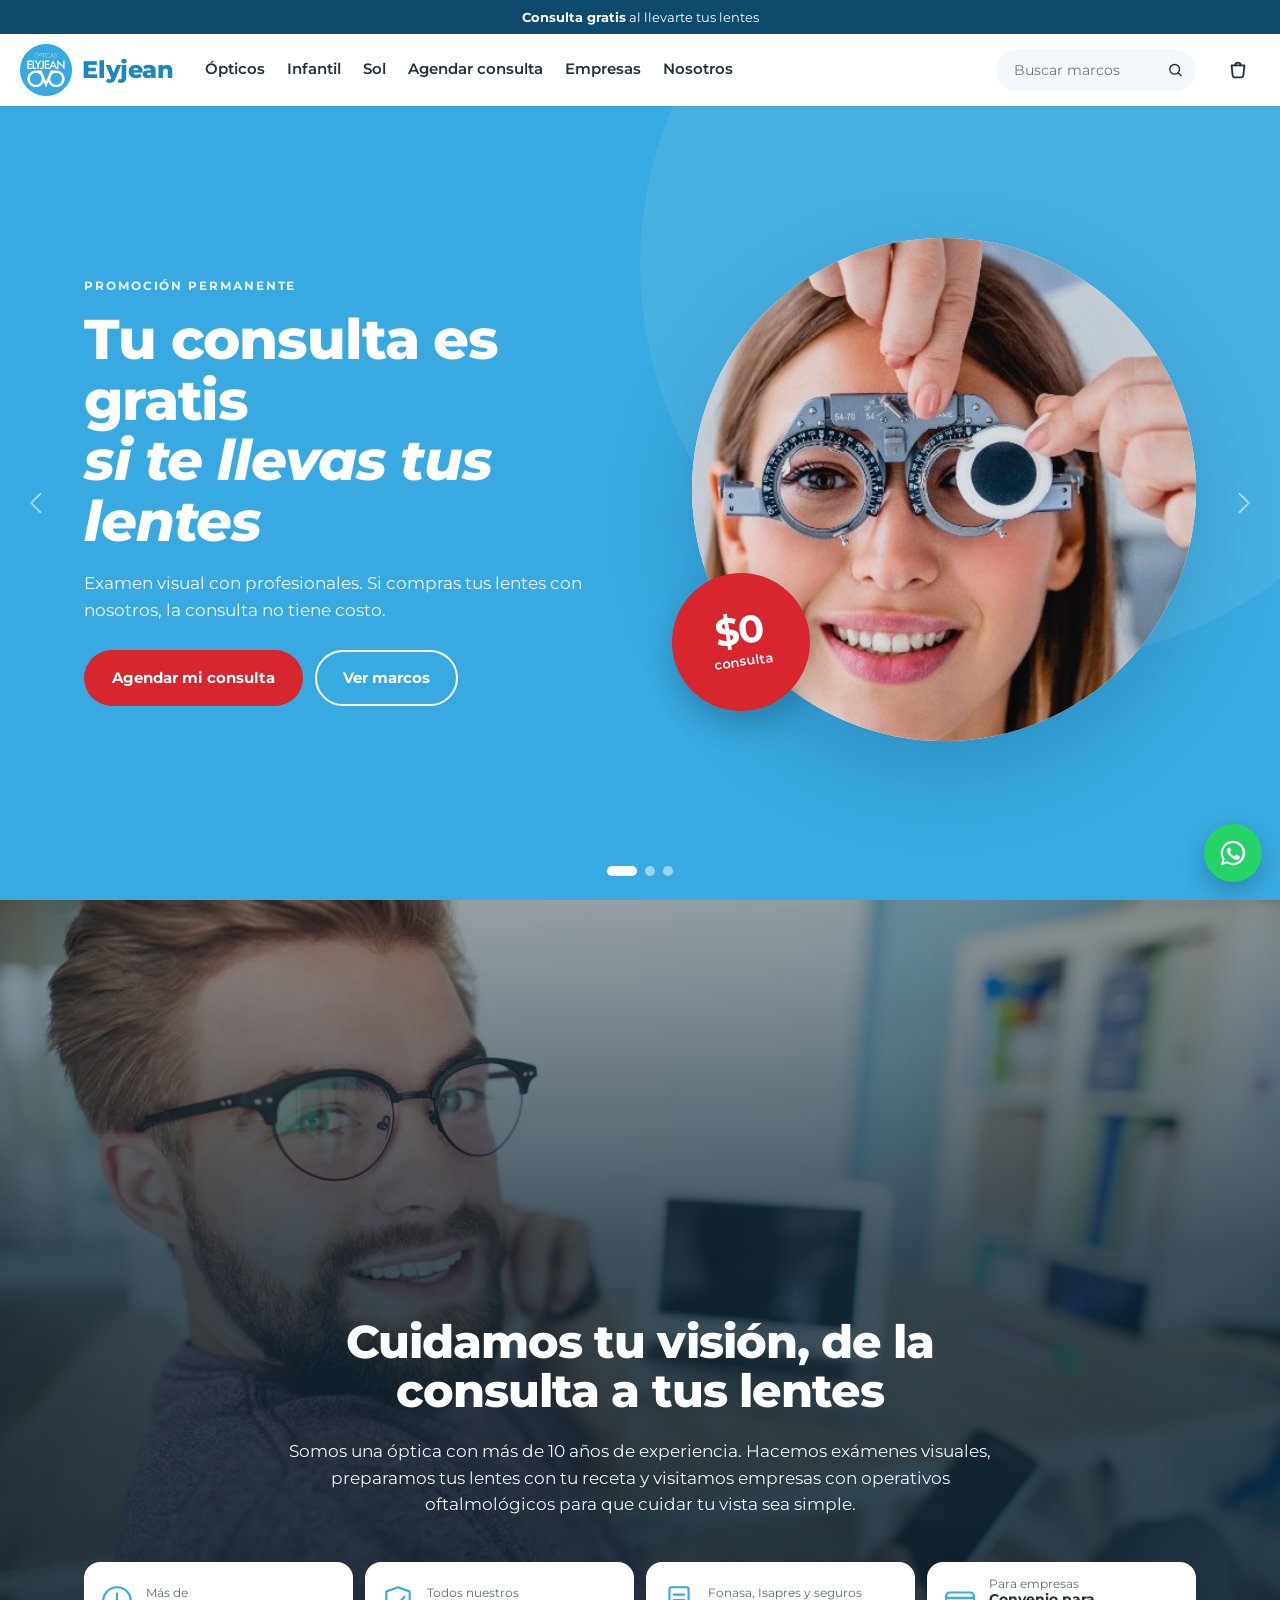
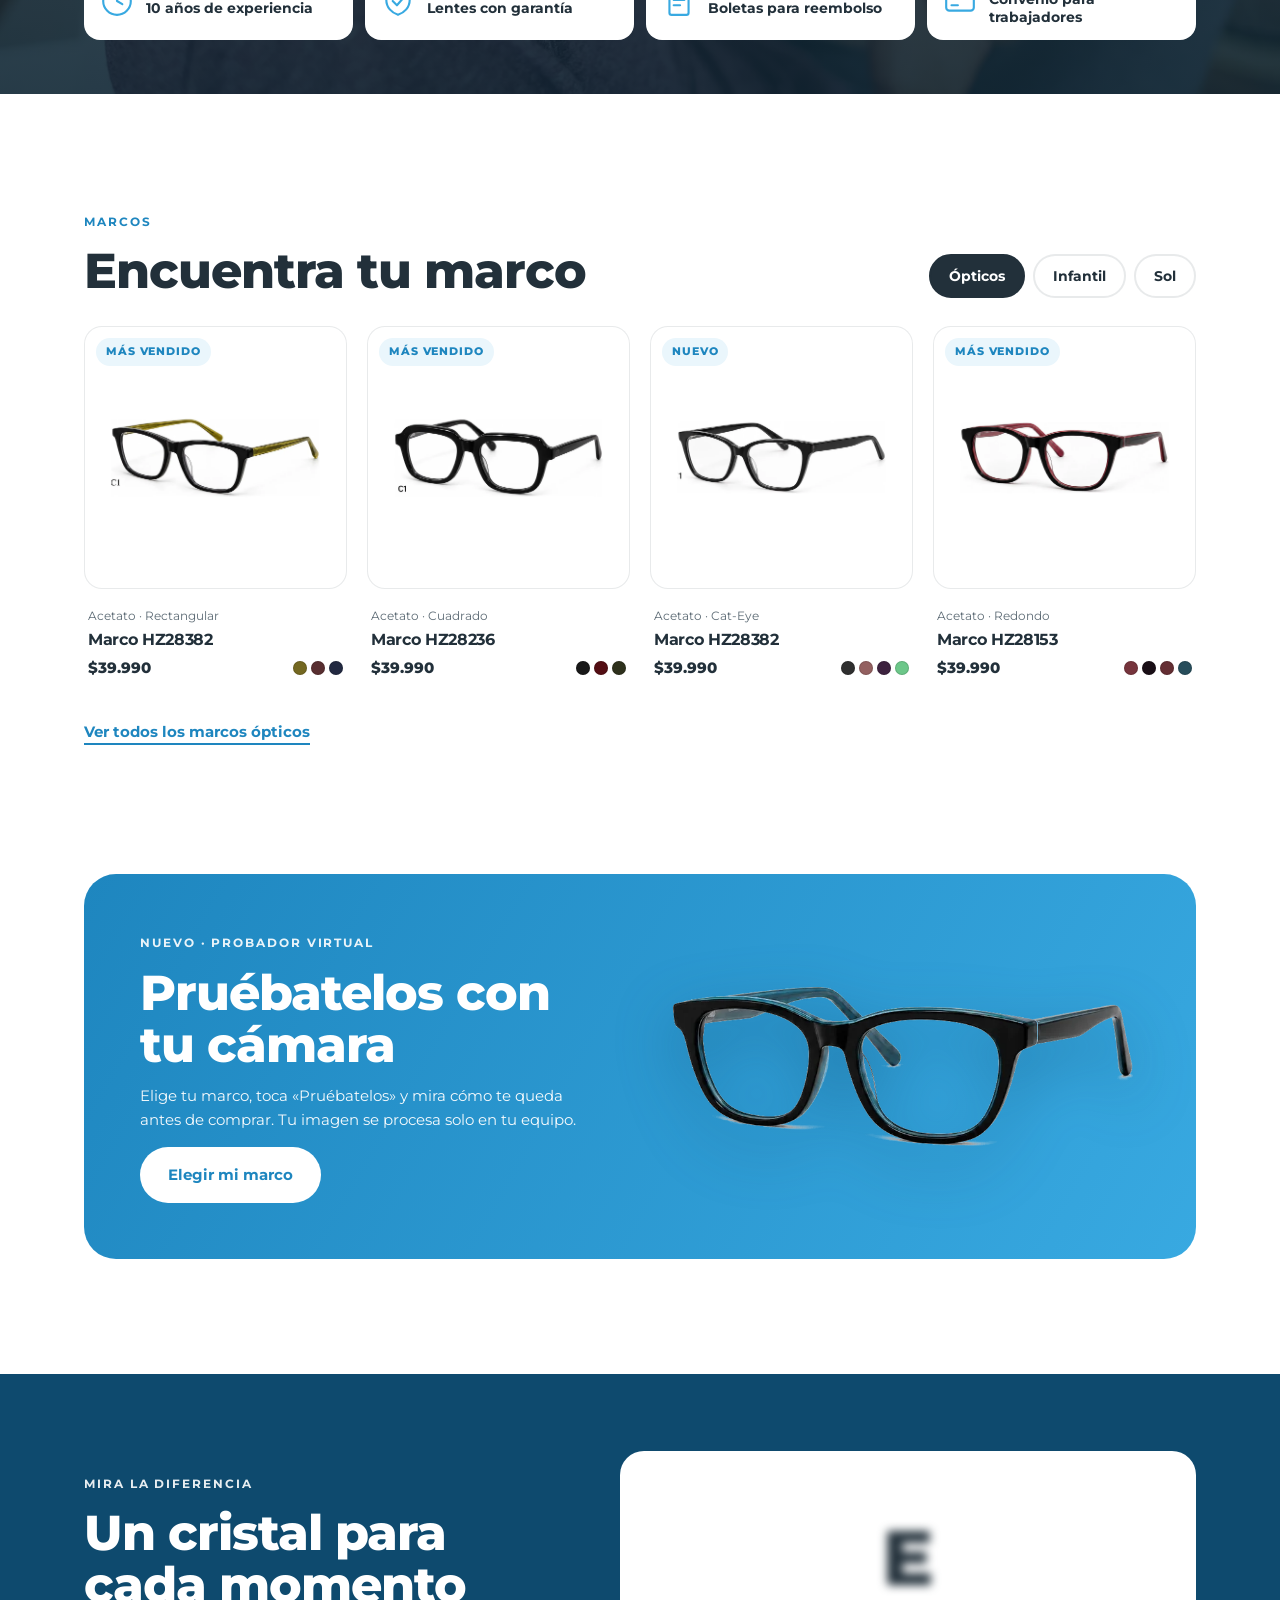
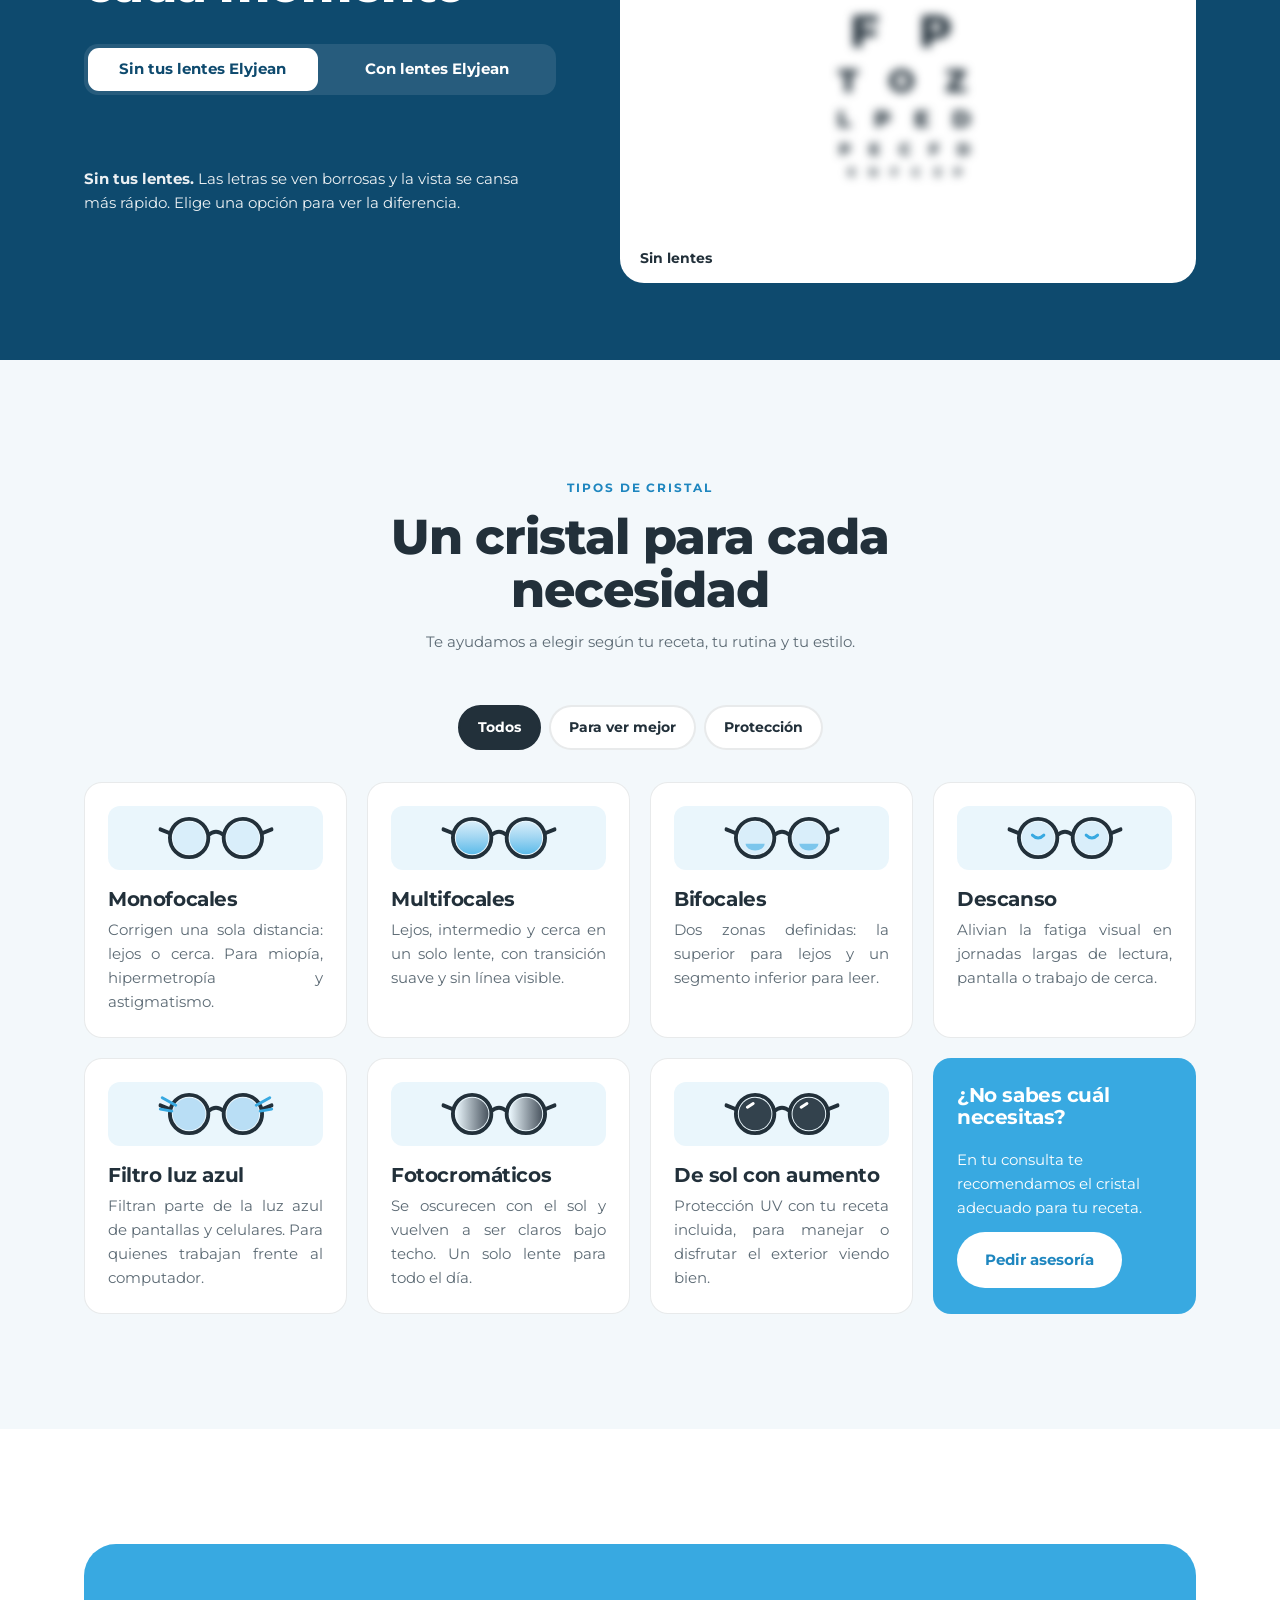
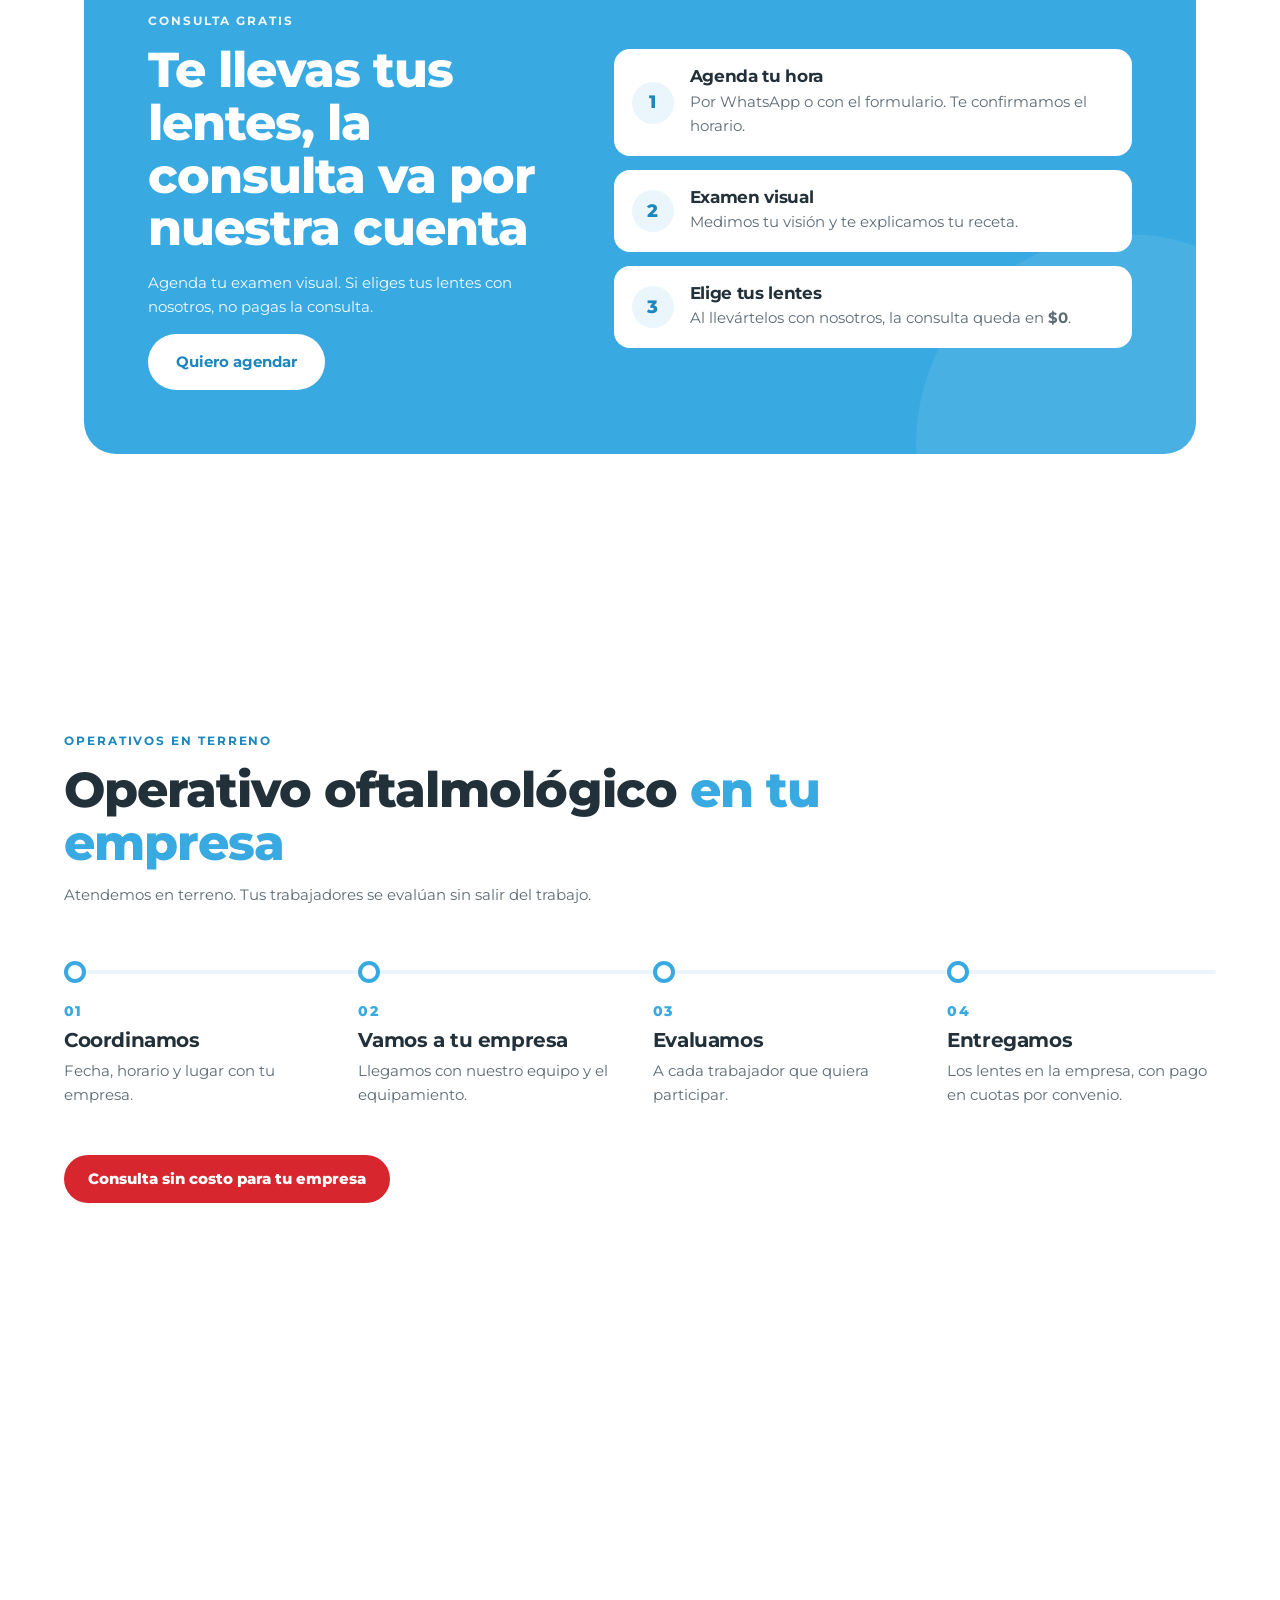
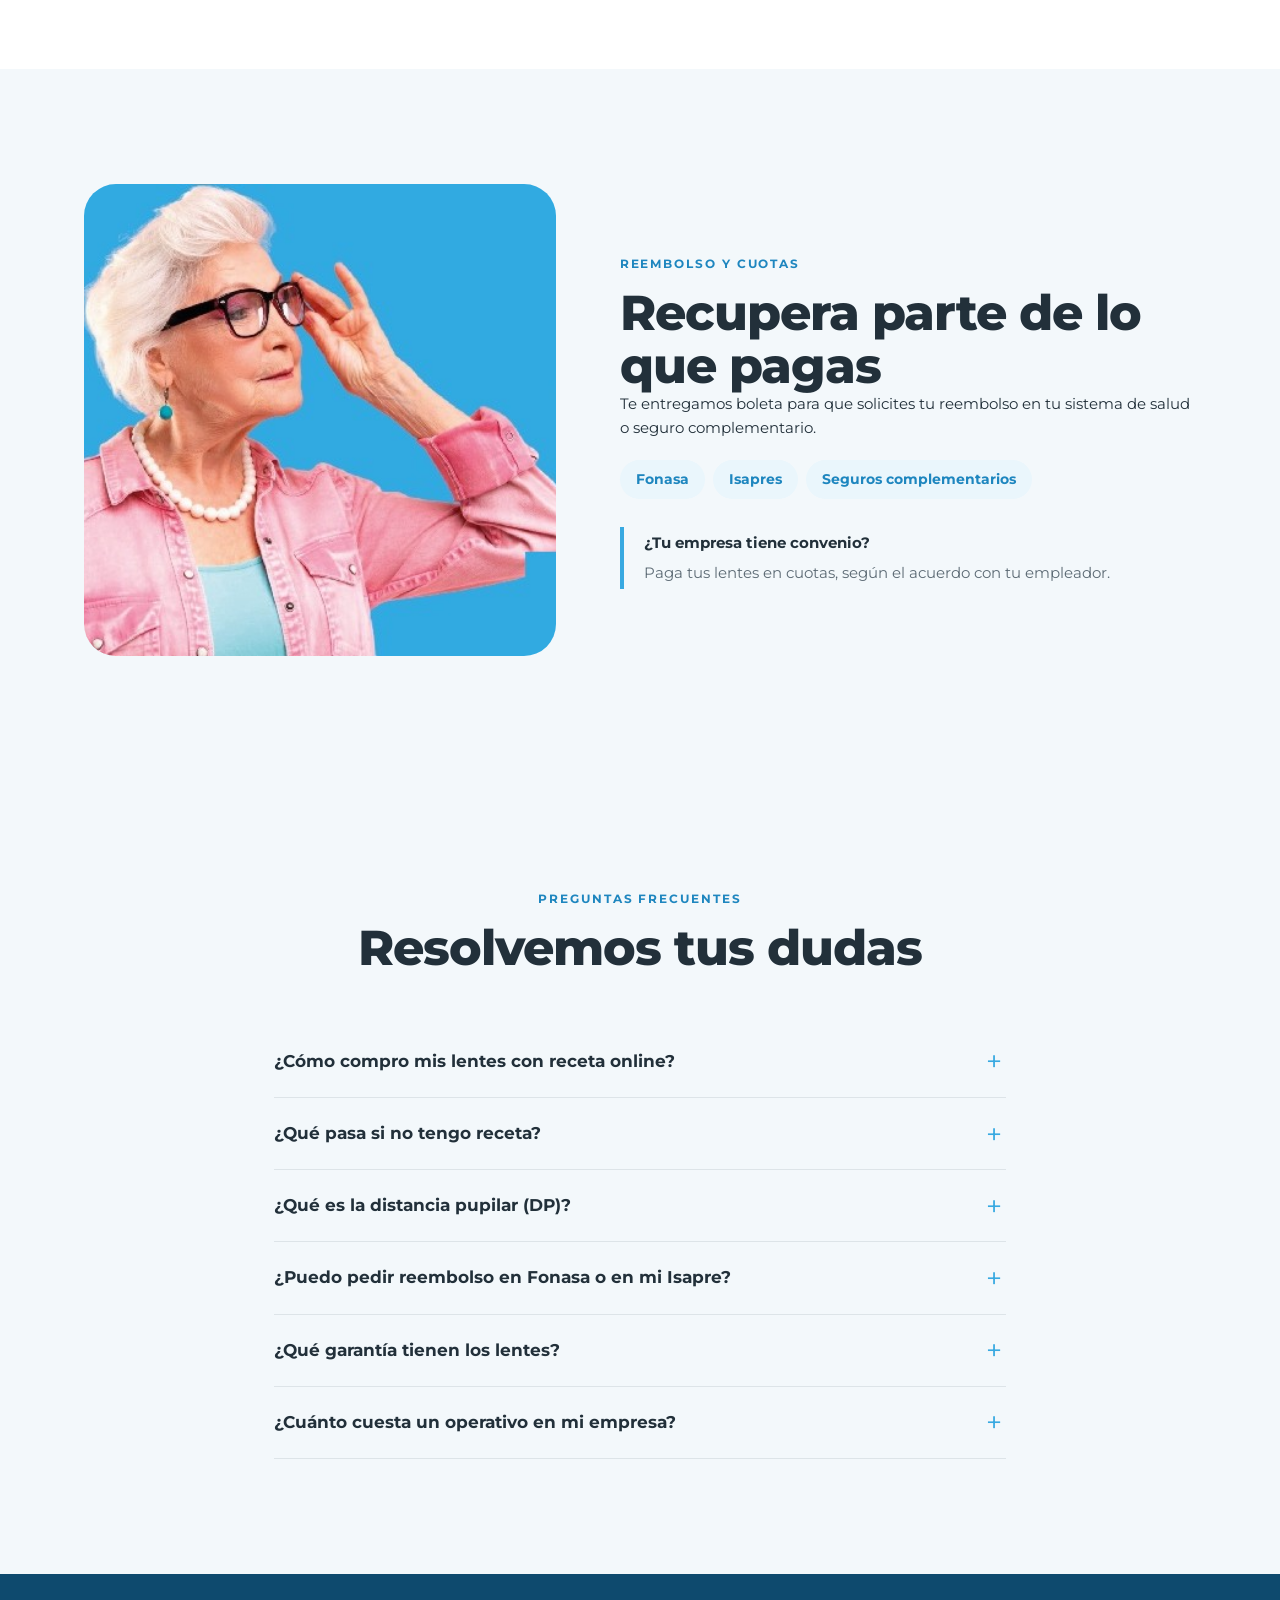
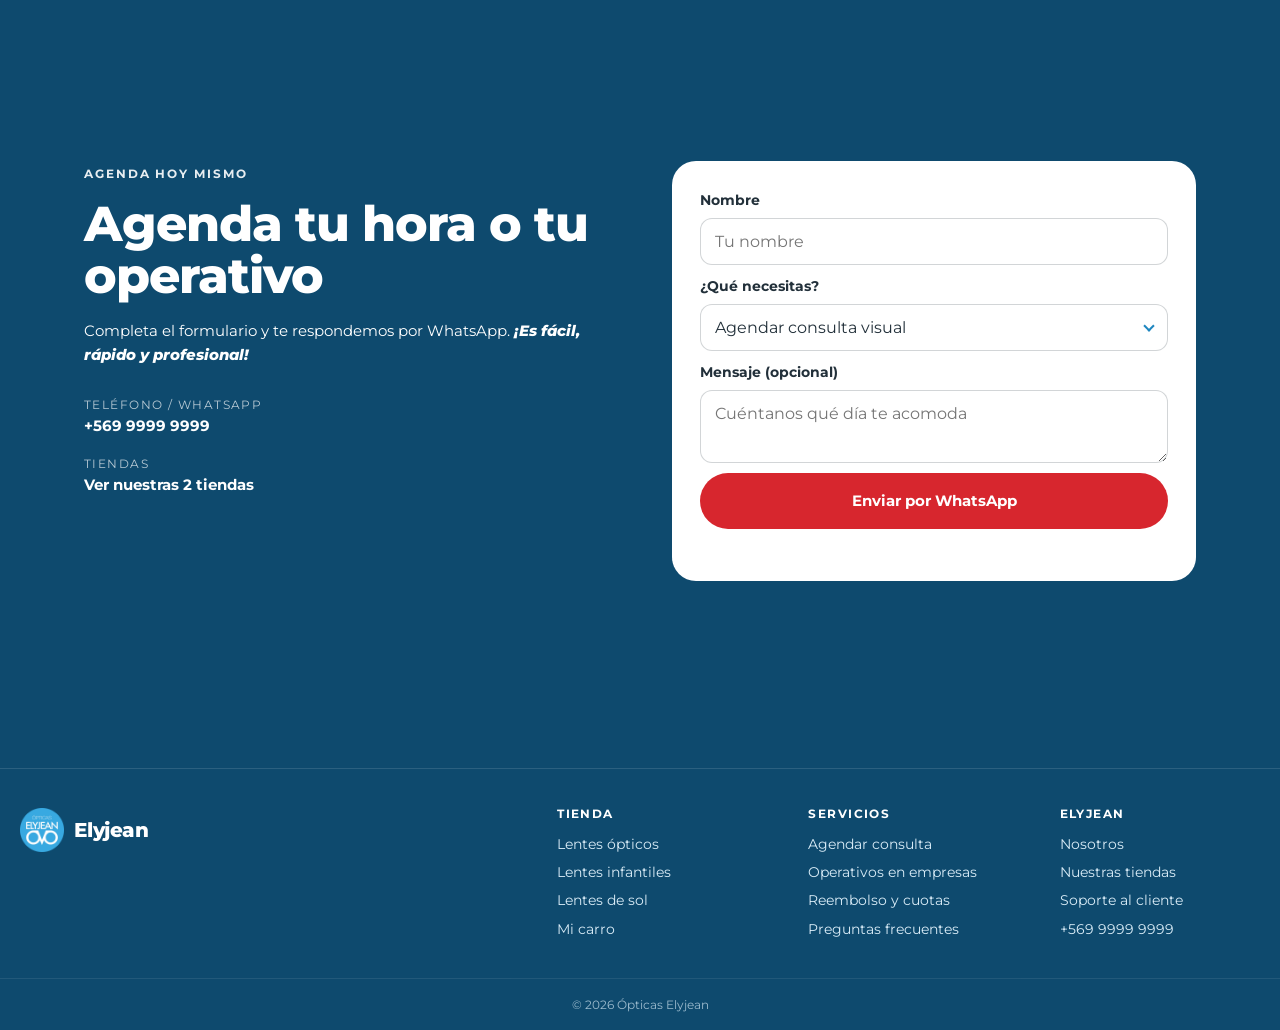
==== commit b4b5be2b: "Listas propias, pie simple y frame en Nosotros (V1.6) - Listas desplegables con la estética de la we" ====
--- a/index.html
+++ b/index.html
@@ -13,8 +13,8 @@
   <link rel="preconnect" href="https://fonts.googleapis.com">
   <link rel="preconnect" href="https://fonts.gstatic.com" crossorigin>
   <link href="https://fonts.googleapis.com/css2?family=Montserrat:ital,wght@0,400;0,500;0,600;0,700;0,800;1,800&display=swap" rel="stylesheet">
-  <link rel="stylesheet" href="css/estilos.css?v=1.6">
-  <link rel="stylesheet" href="css/escenas.css?v=1.6">
+  <link rel="stylesheet" href="css/estilos.css?v=1.8">
+  <link rel="stylesheet" href="css/escenas.css?v=1.8">
 </head>
 <body>
 
@@ -127,10 +127,10 @@
           <div>
             <span class="etiqueta etiqueta--blanca">Nuevo · Probador virtual</span>
             <h2>Pruébatelos con tu cámara</h2>
-            <p>Al elegir tus lentes de sol, toca «Pruébatelos» y mira cómo te quedan antes de comprar. Tu imagen se procesa solo en tu equipo.</p>
-            <a href="catalogo.html?cat=sol" class="btn btn--blanco">Elegir lentes de sol</a>
-          </div>
-          <img src="img/probador/sol-07-1.webp" alt="Lentes de sol del probador virtual" loading="lazy">
+            <p>Elige tu marco, toca «Pruébatelos» y mira cómo te queda antes de comprar. Tu imagen se procesa solo en tu equipo.</p>
+            <a href="catalogo.html" class="btn btn--blanco">Elegir mi marco</a>
+          </div>
+          <img src="img/marco-probador.webp" alt="Marco óptico" width="720" height="248" loading="lazy">
         </div>
       </div>
     </section>
@@ -274,7 +274,8 @@
     </section>
 
     <!-- 09 ★ Operativo en tu empresa (línea de tiempo) -->
-    <section class="operativo" id="empresas" data-scene="pin" data-handler="linea" style="--length:300svh" aria-labelledby="t-operativo">
+    <section class="operativo" data-scene="pin" data-handler="linea" style="--length:300svh" aria-labelledby="t-operativo">
+      <span class="operativo__ancla" id="empresas"></span>
       <div class="stage">
         <div class="operativo__cabecera">
           <span class="etiqueta">Operativos en terreno</span>
@@ -288,17 +289,7 @@
           <div class="hito"><span class="num">03</span><h3>Evaluamos</h3><p>A cada trabajador que quiera participar.</p></div>
           <div class="hito"><span class="num">04</span><h3>Entregamos</h3><p>Los lentes en la empresa, con pago en cuotas por convenio.</p></div>
         </div>
-        <span class="operativo__sello">Consulta sin costo para la empresa</span>
-      </div>
-    </section>
-
-    <section class="operativo__cierre">
-      <div class="contenedor acciones" data-reveal>
-        <a href="#contacto" class="btn btn--rojo" data-motivo="Operativo para mi empresa">Agenda tu operativo</a>
-        <a href="tel:+56999999999" class="telefono" data-tel>
-          <span class="telefono__icono" aria-hidden="true"><svg viewBox="0 0 24 24"><path d="M6.6 10.8a15.1 15.1 0 0 0 6.6 6.6l2.2-2.2a1 1 0 0 1 1-.25 11.4 11.4 0 0 0 3.6.57 1 1 0 0 1 1 1V20a1 1 0 0 1-1 1A17 17 0 0 1 3 4a1 1 0 0 1 1-1h3.5a1 1 0 0 1 1 1c0 1.25.2 2.45.57 3.6a1 1 0 0 1-.25 1z"/></svg></span>
-          <span data-tel-texto>+569 9999 9999</span>
-        </a>
+        <a href="#contacto" class="operativo__sello" data-motivo="Operativo para mi empresa">Consulta sin costo para tu empresa</a>
       </div>
     </section>
 
@@ -362,7 +353,7 @@
             </select>
           </div>
           <div class="campo" id="campoEmpresa" hidden><label for="empresa">Empresa y n.º aproximado de trabajadores</label><input id="empresa" name="empresa" type="text" placeholder="Ej: Constructora Sur, 40 personas"></div>
-          <div class="campo"><label for="mensaje">Mensaje (opcional)</label><textarea id="mensaje" name="mensaje" rows="3" placeholder="Cuéntanos qué día te acomoda"></textarea></div>
+          <div class="campo"><label for="mensaje">Mensaje (opcional)</label><textarea id="mensaje" name="mensaje" rows="2" placeholder="Cuéntanos qué día te acomoda"></textarea></div>
           <button type="submit" class="btn btn--rojo btn--ancho">Enviar por WhatsApp</button>
           <p class="error" id="formError" role="alert"></p>
         </form>
@@ -373,11 +364,11 @@
 
   <div id="app-footer"></div>
 
-  <script src="js/config.js?v=1.6"></script>
-  <script src="js/productos.js?v=1.6"></script>
-  <script src="js/app.js?v=1.6"></script>
-  <script src="js/scroll-engine.js?v=1.6"></script>
-  <script src="js/escenas.js?v=1.6"></script>
-  <script src="js/portada.js?v=1.6"></script>
+  <script src="js/config.js?v=1.8"></script>
+  <script src="js/productos.js?v=1.8"></script>
+  <script src="js/app.js?v=1.8"></script>
+  <script src="js/scroll-engine.js?v=1.8"></script>
+  <script src="js/escenas.js?v=1.8"></script>
+  <script src="js/portada.js?v=1.8"></script>
 </body>
 </html>
--- a/css/estilos.css
+++ b/css/estilos.css
@@ -47,6 +47,7 @@
 .sr-only{position:absolute;width:1px;height:1px;overflow:hidden;clip:rect(0 0 0 0);white-space:nowrap}
 .contenedor{width:100%;max-width:var(--max);margin-inline:auto;padding-inline:var(--pad)}
 .contenedor--angosto{max-width:860px}
+.contenedor--ancho{max-width:none;padding-inline:clamp(12px,1.6vw,28px)}
 .seccion{padding-block:var(--section)}
 .seccion--suave{background:var(--soft)}
 .seccion__cabecera{text-align:center;max-width:720px;margin:0 auto clamp(32px,4vw,56px)}
@@ -161,8 +162,15 @@
 .empresa__puntos span{font-size:14px;line-height:1.25}
 .empresa__puntos small{display:block;color:var(--muted);font-size:12px}
 .empresa__puntos strong{font-weight:700}
+.empresa--lateral{align-items:center}
+.empresa--lateral .empresa__foto{object-position:50% 30%}
+.empresa--lateral::after{background:linear-gradient(90deg,#0b2230e6 0,#0b2230b3 40%,#0b223026 75%)}
+.empresa--lateral .empresa__contenido{text-align:left}
+.empresa--lateral .empresa__contenido p{margin-inline:0;max-width:40ch}
+.empresa--lateral h1{font-size:clamp(40px,min(5.6vw,11svh),76px)}
+.empresa .migas{margin:0 0 12px;font-size:13px;color:#fff;opacity:.85}
 @media (max-width:1000px){.empresa__puntos{grid-template-columns:repeat(2,1fr)}}
-@media (max-width:480px){.empresa__puntos{grid-template-columns:1fr}.empresa{min-height:0}}
+@media (max-width:480px){.empresa__puntos{grid-template-columns:1fr}.empresa{min-height:0}.empresa--lateral{min-height:60svh}.empresa--lateral::after{background:#0b2230a6}}
 
 /* ============ Pestañas y carrusel de productos ============ */
 .pestanas{display:flex;gap:8px;flex-wrap:wrap}
@@ -260,14 +268,6 @@
 .paso__num{position:absolute;left:18px;top:50%;translate:0 -50%;width:42px;height:42px;border-radius:50%;background:var(--azul-50);color:var(--azul-700);display:grid;place-items:center;font-weight:800;font-size:18px}
 @media (max-width:860px){.consulta__caja{grid-template-columns:1fr}}
 
-/* ============ Empresas (contenido bajo la escena) ============ */
-.operativo__cierre{padding-bottom:clamp(40px,5vw,72px)}
-.operativo__cierre .acciones{max-width:none}
-.acciones{display:flex;gap:16px;align-items:center;flex-wrap:wrap}
-.telefono{display:inline-flex;align-items:center;text-decoration:none;color:#fff;background:var(--rojo);border-radius:999px;padding:4px 22px 4px 4px;font-weight:800;font-size:clamp(18px,2vw,22px)}
-.telefono__icono{width:46px;height:46px;border-radius:50%;background:#fff;display:grid;place-items:center;margin-right:12px}
-.telefono__icono svg{width:22px;height:22px;fill:var(--rojo)}
-
 /* ============ Reembolso ============ */
 .reembolso__grid{display:grid;grid-template-columns:.9fr 1.1fr;gap:clamp(28px,5vw,72px);align-items:center}
 .reembolso__foto{border-radius:32px;overflow:hidden;aspect-ratio:1;background:var(--azul)}
@@ -282,11 +282,11 @@
 .nosotros__grid{display:grid;grid-template-columns:repeat(2,1fr);gap:20px}
 .nosotros__tarjeta{background:var(--soft);border-radius:24px;padding:clamp(24px,3vw,40px)}
 .nosotros__tarjeta h2{font-size:clamp(24px,2.4vw,32px);margin-bottom:12px}
-.nosotros__tarjeta p{margin:0;color:var(--muted)}
+.nosotros__tarjeta p{margin:0;color:var(--muted);text-align:justify;hyphens:auto}
 .valores{display:grid;grid-template-columns:repeat(4,1fr);gap:20px}
 .valor{background:#fff;border-radius:var(--radius);padding:24px;box-shadow:inset 0 0 0 1px var(--line)}
 .valor h3{margin-bottom:8px;color:var(--azul-700)}
-.valor p{margin:0;color:var(--muted);font-size:15px}
+.valor p{margin:0;color:var(--muted);font-size:15px;text-align:justify;hyphens:auto}
 @media (max-width:1000px){.valores{grid-template-columns:repeat(2,1fr)}}
 @media (max-width:640px){.nosotros__grid,.valores{grid-template-columns:1fr}}
 
@@ -309,6 +309,9 @@
 
 /* ============ Contacto ============ */
 .contacto{background:var(--azul-900);color:#fff}
+.seccion.contacto{min-height:var(--frame);display:grid;align-items:center;padding-block:clamp(20px,4svh,44px);scroll-margin-top:-12px}
+.contacto .formulario{gap:10px;padding:clamp(18px,2.4vw,28px)}
+.contacto .campo input,.contacto .campo textarea,.contacto .lista__boton{padding-block:10px}
 .contacto__grid{display:grid;grid-template-columns:1fr 1fr;gap:clamp(28px,5vw,72px);align-items:start}
 .contacto__info h2{margin-bottom:16px}
 .contacto__info em{font-weight:800}
@@ -320,20 +323,33 @@
 .campo label,.campo legend{font-weight:700;font-size:14px}
 .campo input,.campo select,.campo textarea{width:100%;border:1.5px solid #22303A33;border-radius:12px;padding:12px 14px;background:#fff;font-size:16px}
 .campo input:focus,.campo select:focus,.campo textarea:focus{outline:0;border-color:var(--azul);box-shadow:0 0 0 3px #38a9e133}
-.campo--error input,.campo--error select{border-color:var(--rojo)}
+.campo--error input,.campo--error .lista__boton{border-color:var(--rojo)}
+.lista{position:relative;width:100%}
+.lista__boton{width:100%;display:flex;align-items:center;justify-content:space-between;gap:10px;border:1.5px solid #22303A33;border-radius:12px;padding:12px 14px;background:#fff;color:var(--ink);font-size:16px;text-align:left;cursor:pointer;transition:border-color .2s,box-shadow .2s}
+.lista__boton::after{content:"";width:8px;height:8px;flex:none;border:solid var(--azul-700);border-width:0 2px 2px 0;rotate:45deg;translate:0 -2px;transition:rotate .2s,translate .2s}
+.lista__boton:hover,.lista__boton[aria-expanded="true"]{border-color:var(--azul)}
+.lista__boton[aria-expanded="true"]{box-shadow:0 0 0 3px #38a9e133}
+.lista__boton[aria-expanded="true"]::after{rotate:225deg;translate:0 2px}
+.lista__panel{position:absolute;left:0;right:0;top:calc(100% + 6px);z-index:30;margin:0;padding:6px;list-style:none;background:#fff;color:var(--ink);border-radius:14px;box-shadow:0 18px 40px #0e4a6e33,0 0 0 1px var(--line);max-height:260px;overflow:auto;text-align:left}
+.lista--arriba .lista__panel{top:auto;bottom:calc(100% + 6px)}
+.lista__panel li{padding:10px 12px;border-radius:10px;font-size:15px;line-height:1.3;cursor:pointer}
+.lista__panel li:hover,.lista__panel li.is-activa{background:var(--azul-50)}
+.lista__panel li[aria-selected="true"]{color:var(--azul-700);font-weight:700}
 .error{color:var(--rojo);font-size:14px;font-weight:600;margin:0;min-height:1em}
 @media (max-width:860px){.contacto__grid{grid-template-columns:1fr}}
 
 /* ============ Pie ============ */
-.footer{background:#0b3a57;color:#d9ecf7;padding-top:64px}
-.footer__grid{display:grid;grid-template-columns:1.4fr 1fr 1fr 1.2fr;gap:32px}
-.footer__marca p{max-width:30ch;margin-top:16px}
-.footer h4{color:#fff;font-size:14px;letter-spacing:.12em;text-transform:uppercase;margin-bottom:14px}
-.footer a,.footer span{display:block;text-decoration:none;color:#d9ecf7;margin-bottom:8px;font-size:15px}
-.footer a:hover{color:#fff}
-.footer__legal{text-align:center;font-size:13px;opacity:.75;padding:28px var(--pad);margin:48px 0 0;border-top:1px solid #ffffff1f}
-@media (max-width:860px){.footer__grid{grid-template-columns:1fr 1fr}}
-@media (max-width:480px){.footer__grid{grid-template-columns:1fr}}
+.footer{background:var(--azul-900);color:#d9ecf7;border-top:1px solid #ffffff1f;padding-top:clamp(28px,3vw,44px)}
+.footer__grid{display:grid;grid-template-columns:auto 1fr;gap:clamp(32px,6vw,96px);align-items:start}
+.footer__marca{display:flex;align-items:center;gap:10px;text-decoration:none}
+.footer__marca img{width:44px;height:44px}
+.footer__marca span{font-size:20px;font-weight:800;letter-spacing:-.02em;color:#fff}
+.footer__columnas{display:grid;grid-template-columns:repeat(3,minmax(0,200px));justify-content:end;gap:clamp(20px,4vw,56px)}
+.footer h4{color:#fff;font-size:12px;letter-spacing:.12em;text-transform:uppercase;margin-bottom:12px}
+.footer__columnas a{display:block;text-decoration:none;color:#d9ecf7;margin-bottom:6px;font-size:14px}
+.footer__columnas a:hover{color:#fff}
+.footer__legal{text-align:center;font-size:12px;opacity:.7;padding:16px var(--pad);margin:clamp(20px,3vw,32px) 0 0;border-top:1px solid #ffffff1f}
+@media (max-width:760px){.footer__grid{grid-template-columns:1fr;gap:24px}.footer__columnas{grid-template-columns:repeat(2,1fr);justify-content:start}}
 
 .whatsapp{position:fixed;right:18px;bottom:18px;z-index:90;width:58px;height:58px;border-radius:50%;background:#25D366;display:grid;place-items:center;box-shadow:0 10px 24px #0003;transition:transform .2s}
 .whatsapp:hover{transform:scale(1.06)}
--- a/css/escenas.css
+++ b/css/escenas.css
@@ -18,7 +18,12 @@
 .hito .num{font-weight:800;color:var(--azul);font-size:14px;letter-spacing:.1em}
 .hito h3{margin:6px 0 8px}
 .hito p{color:var(--muted);margin:0;font-size:15px}
-.operativo__sello{display:inline-flex;align-items:center;gap:12px;background:var(--rojo);color:#fff;border-radius:999px;padding:10px 22px;font-weight:800;justify-self:start}
+.operativo__sello{display:inline-flex;align-items:center;gap:12px;background:var(--rojo);color:#fff;border-radius:999px;padding:12px 24px;font-weight:800;justify-self:start;text-decoration:none;transition:background .2s}
+.operativo__sello:hover{background:#b81e25}
+/* Destino del enlace Empresas: el final de la escena, con todo ya visible */
+.operativo{position:relative}
+.operativo__ancla{position:absolute;top:0}
+.motion-on .operativo__ancla{top:auto;bottom:calc(100svh - var(--header-h) - 12px)}
 .motion-on .hito{opacity:var(--h,1);transform:translateY(calc((1 - var(--h,1)) * 24px))}
 .motion-on .operativo__sello{opacity:var(--s,1);transform:scale(calc(.9 + var(--s,1) * .1))}
 @media (max-width:860px){
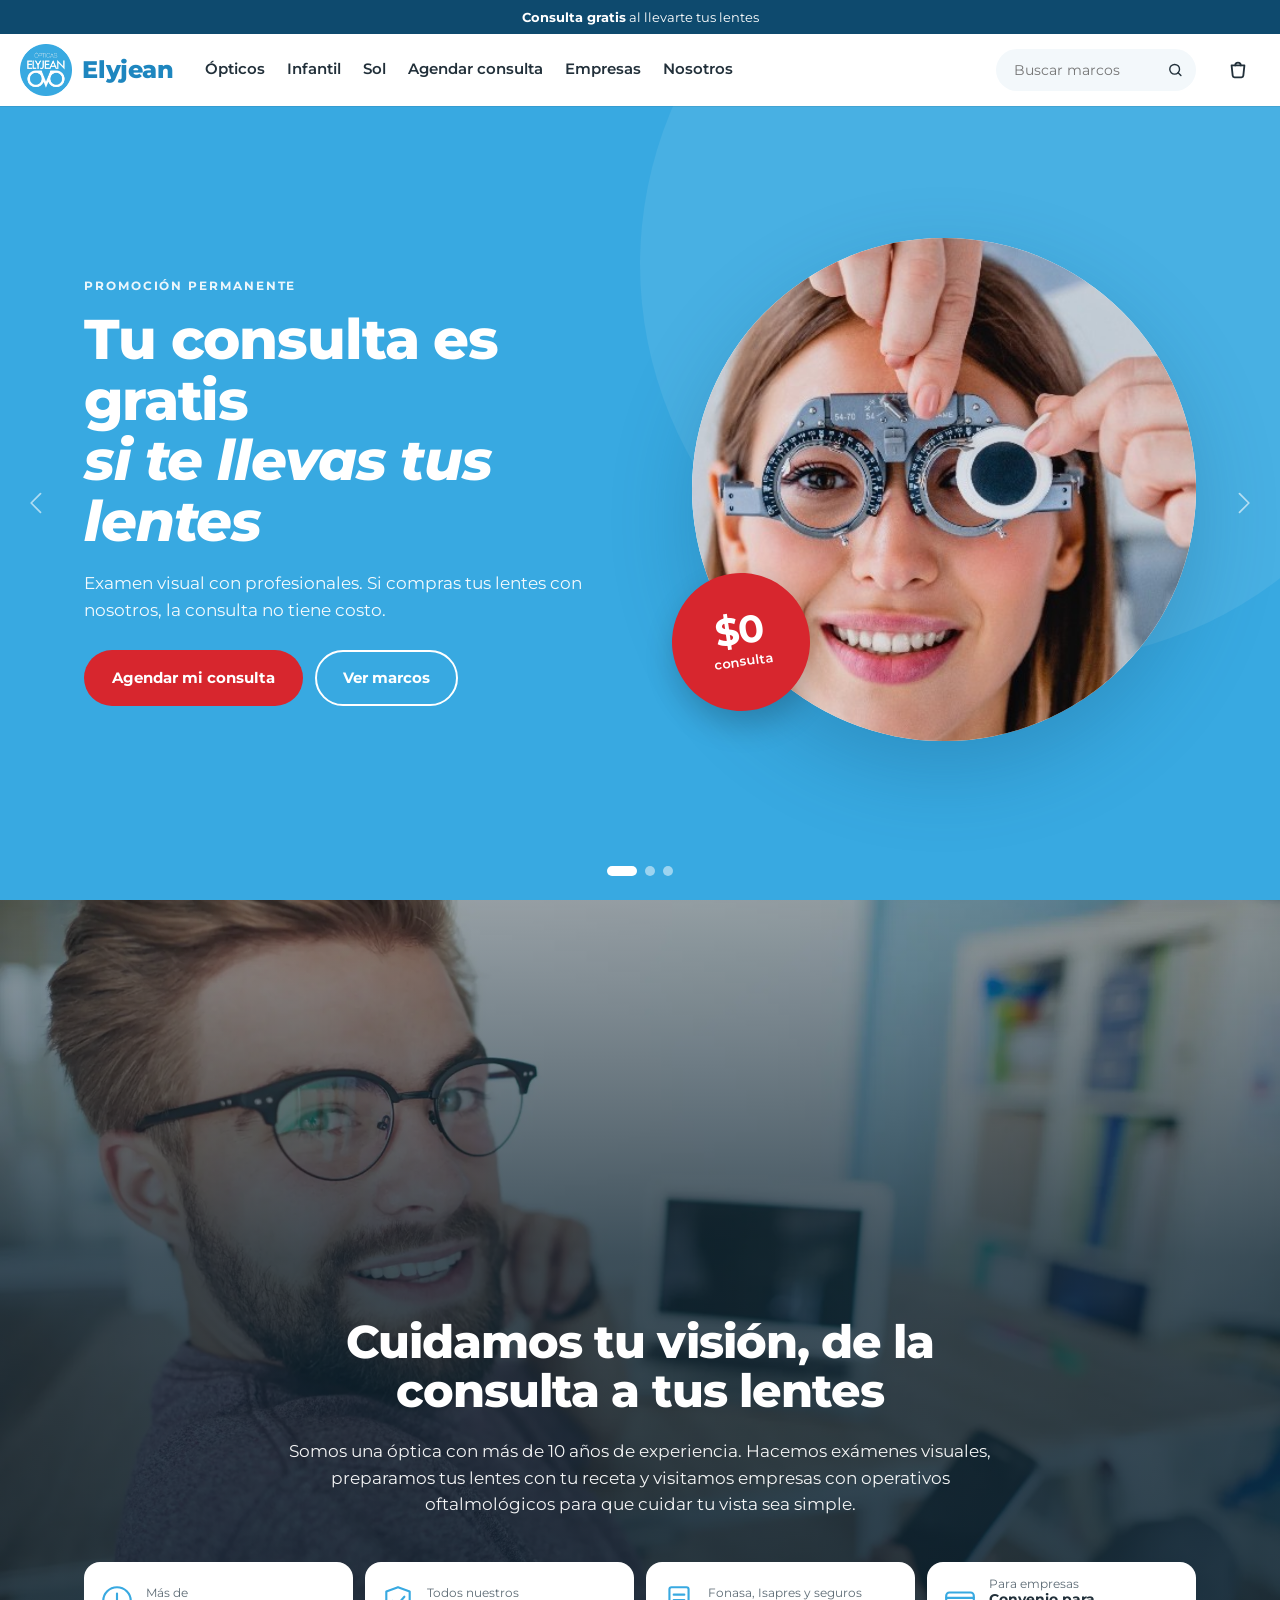
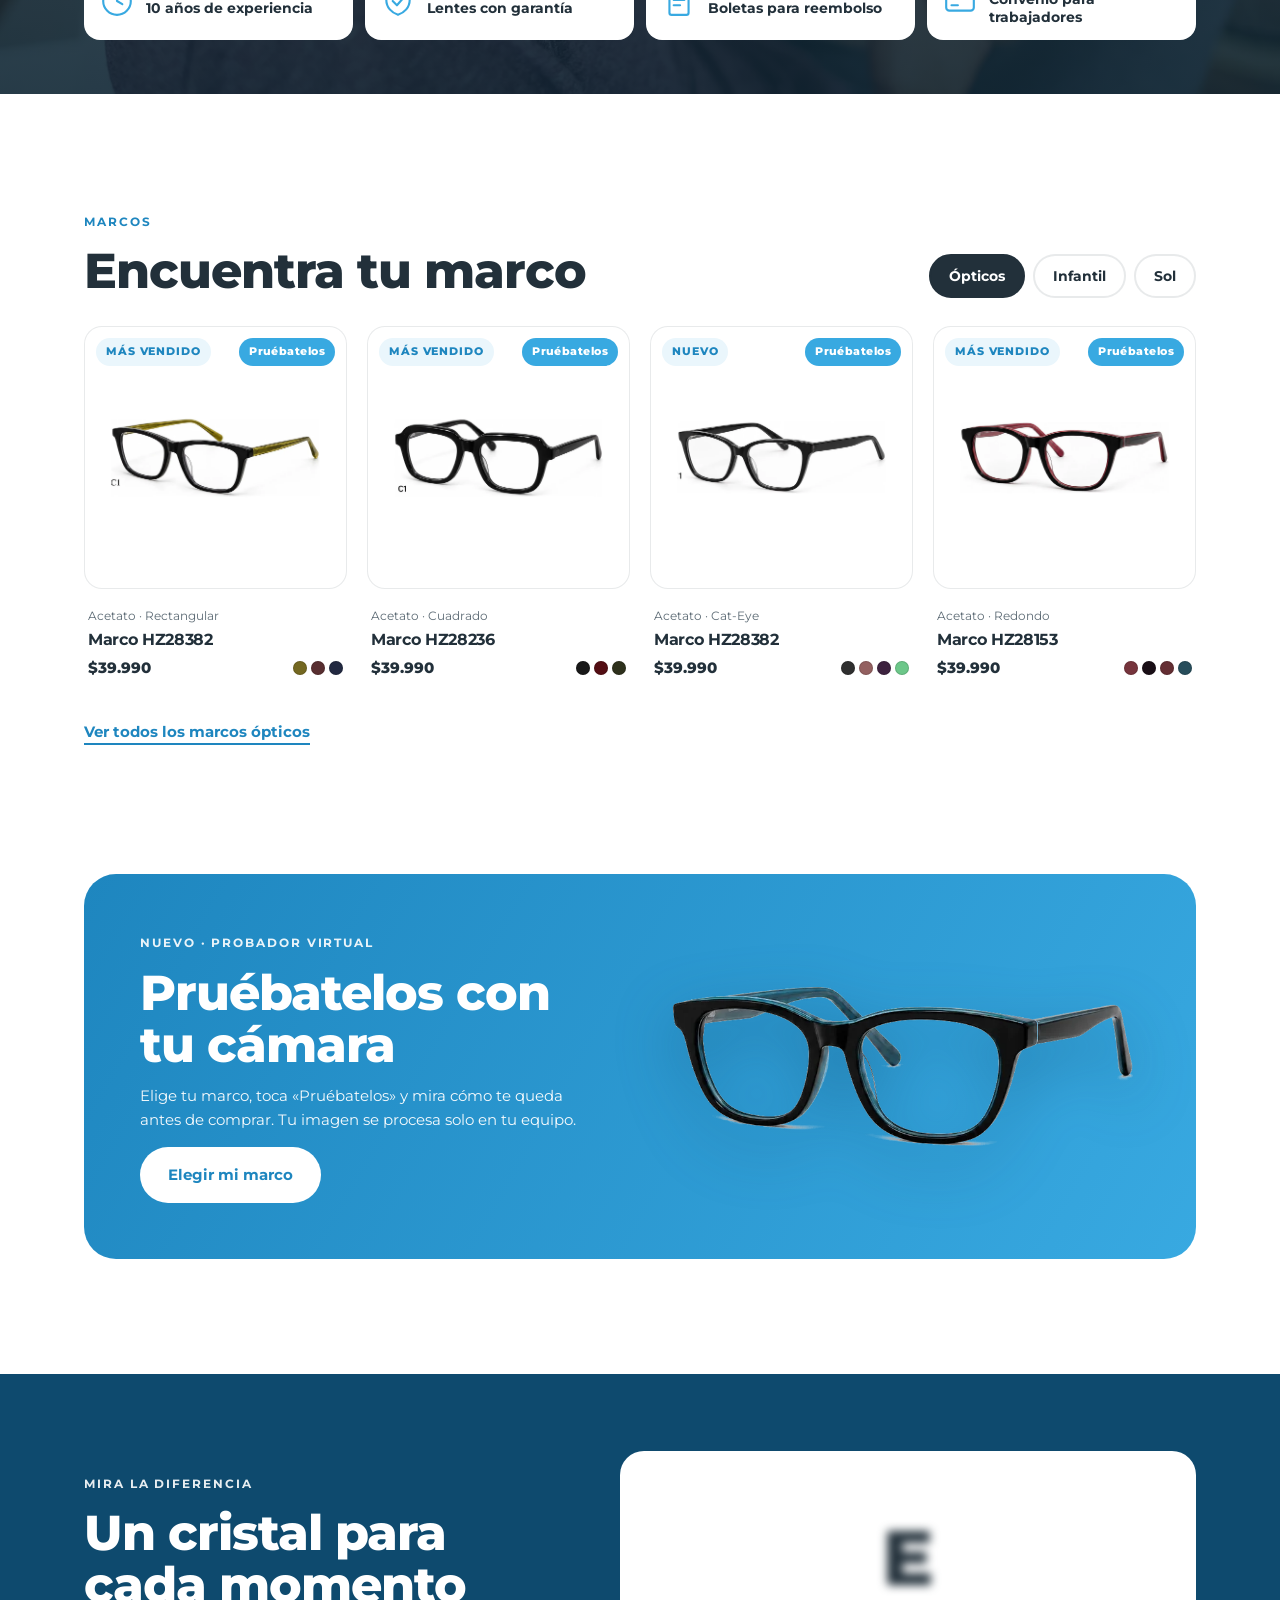
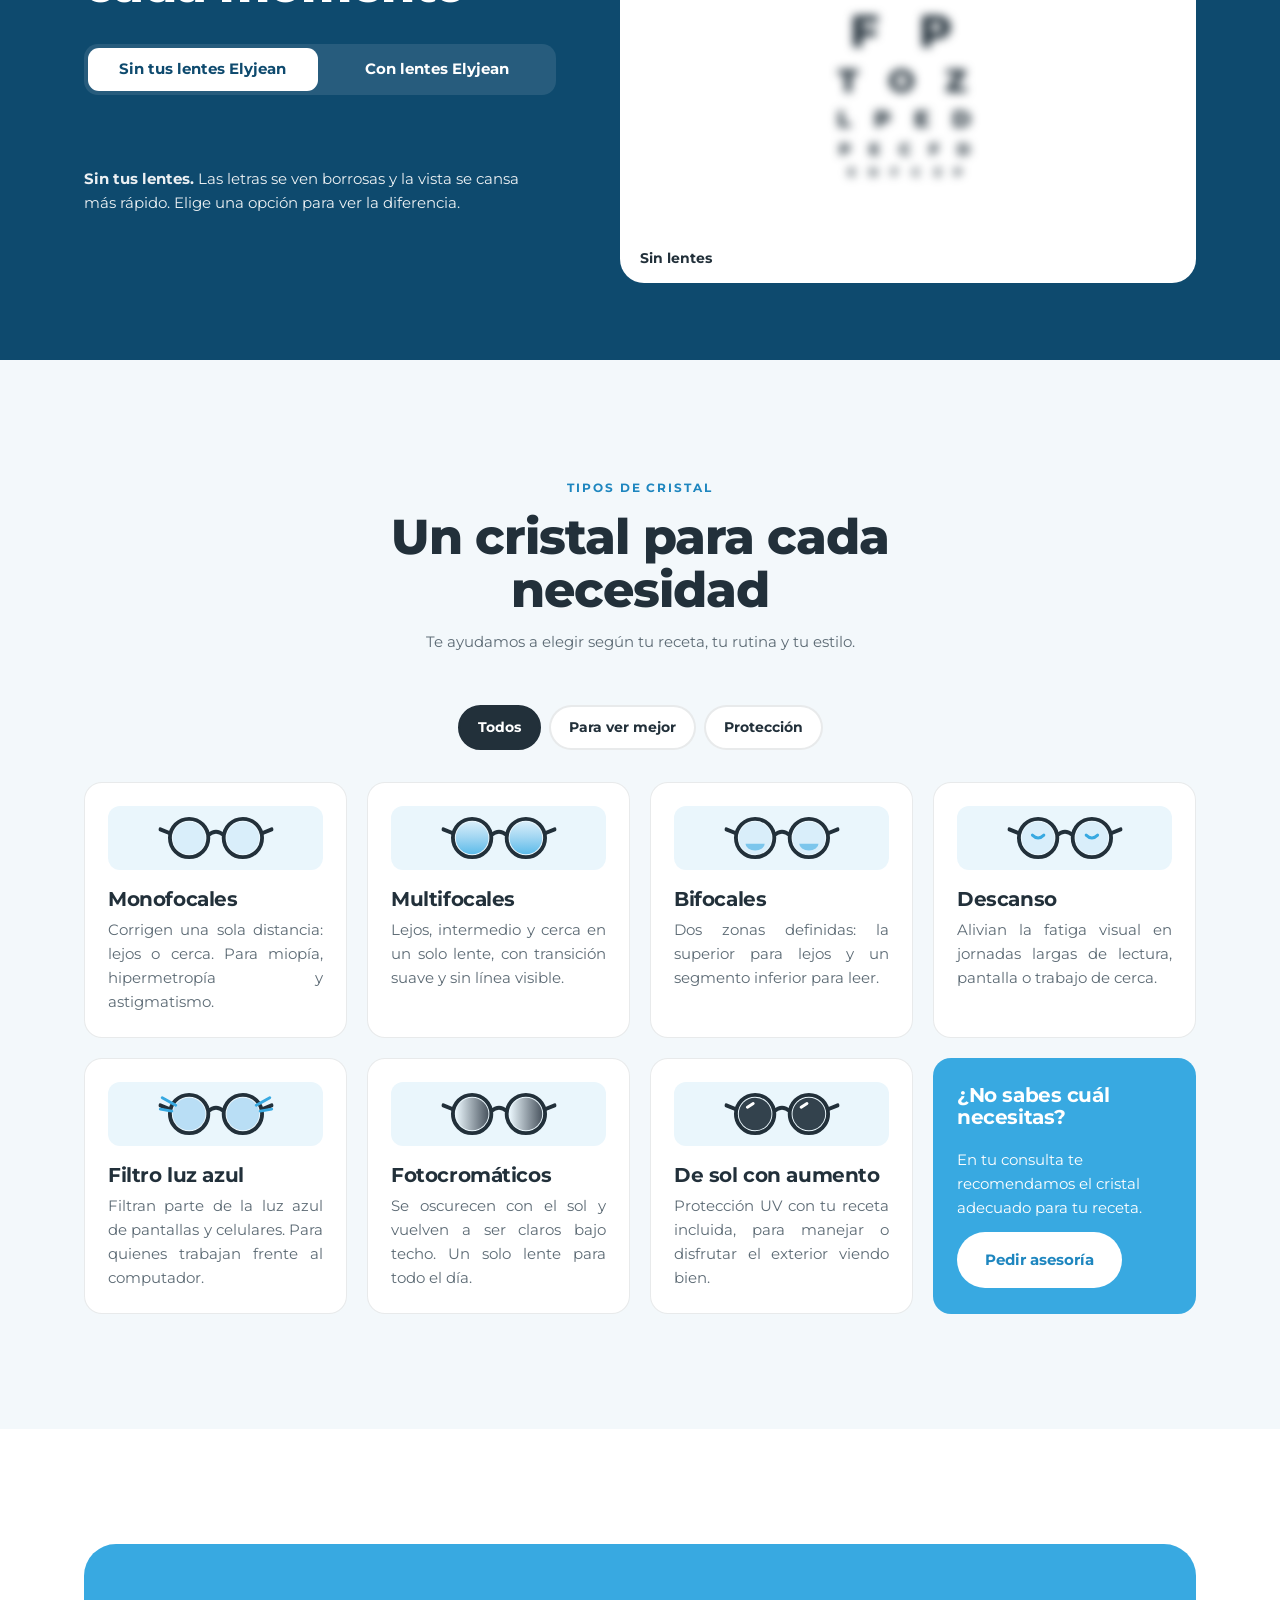
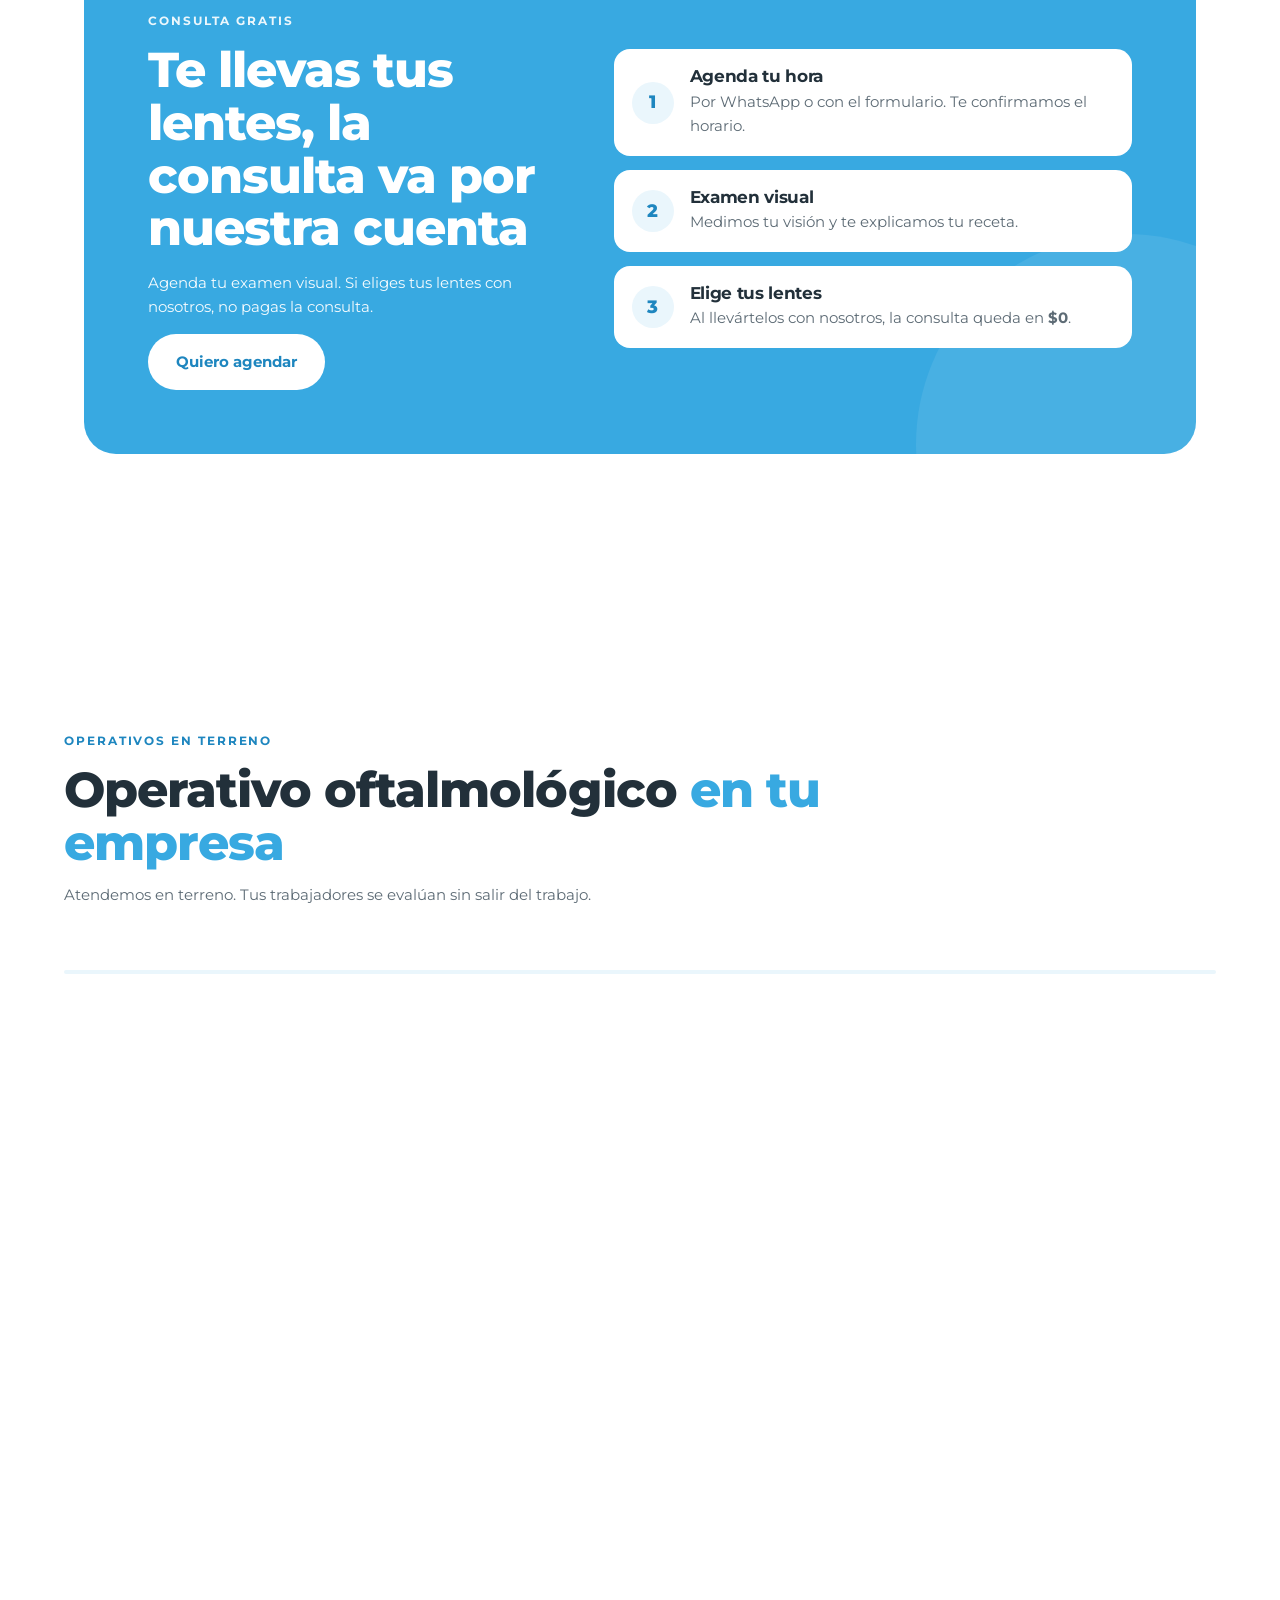
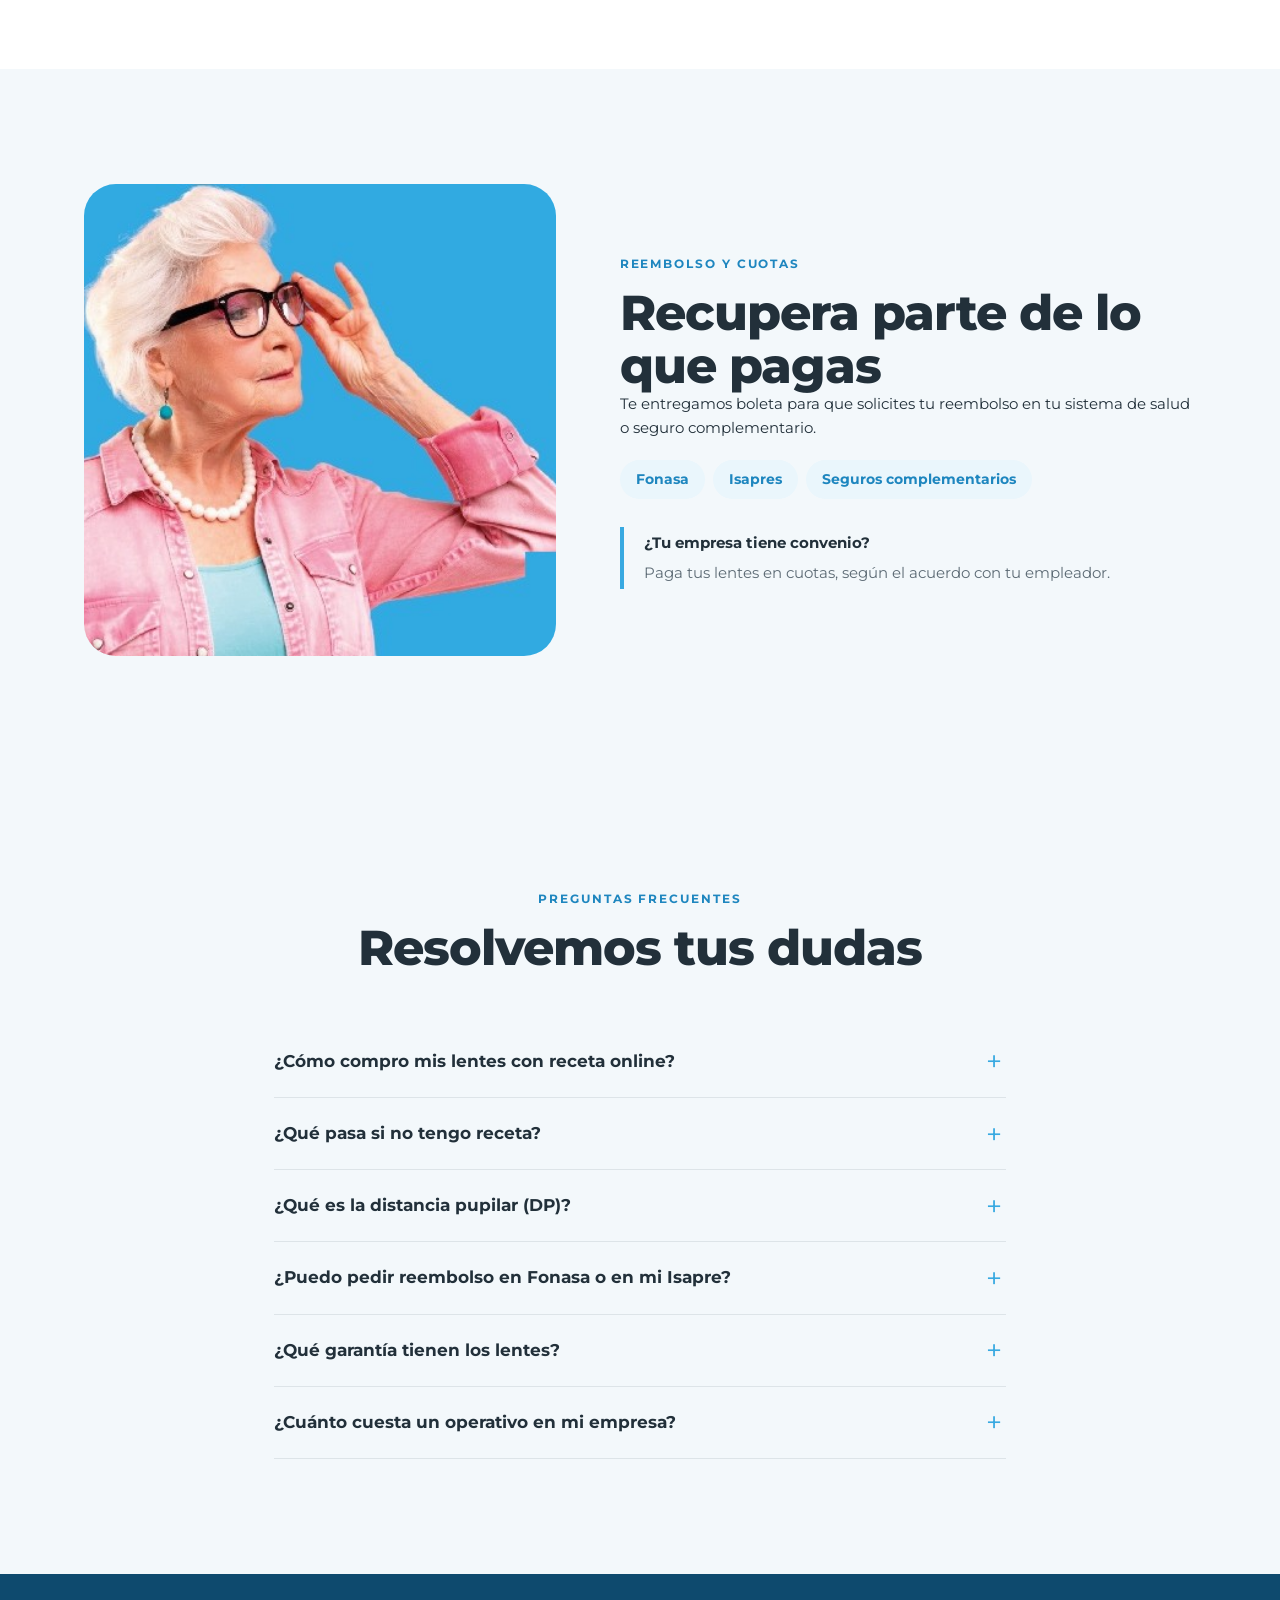
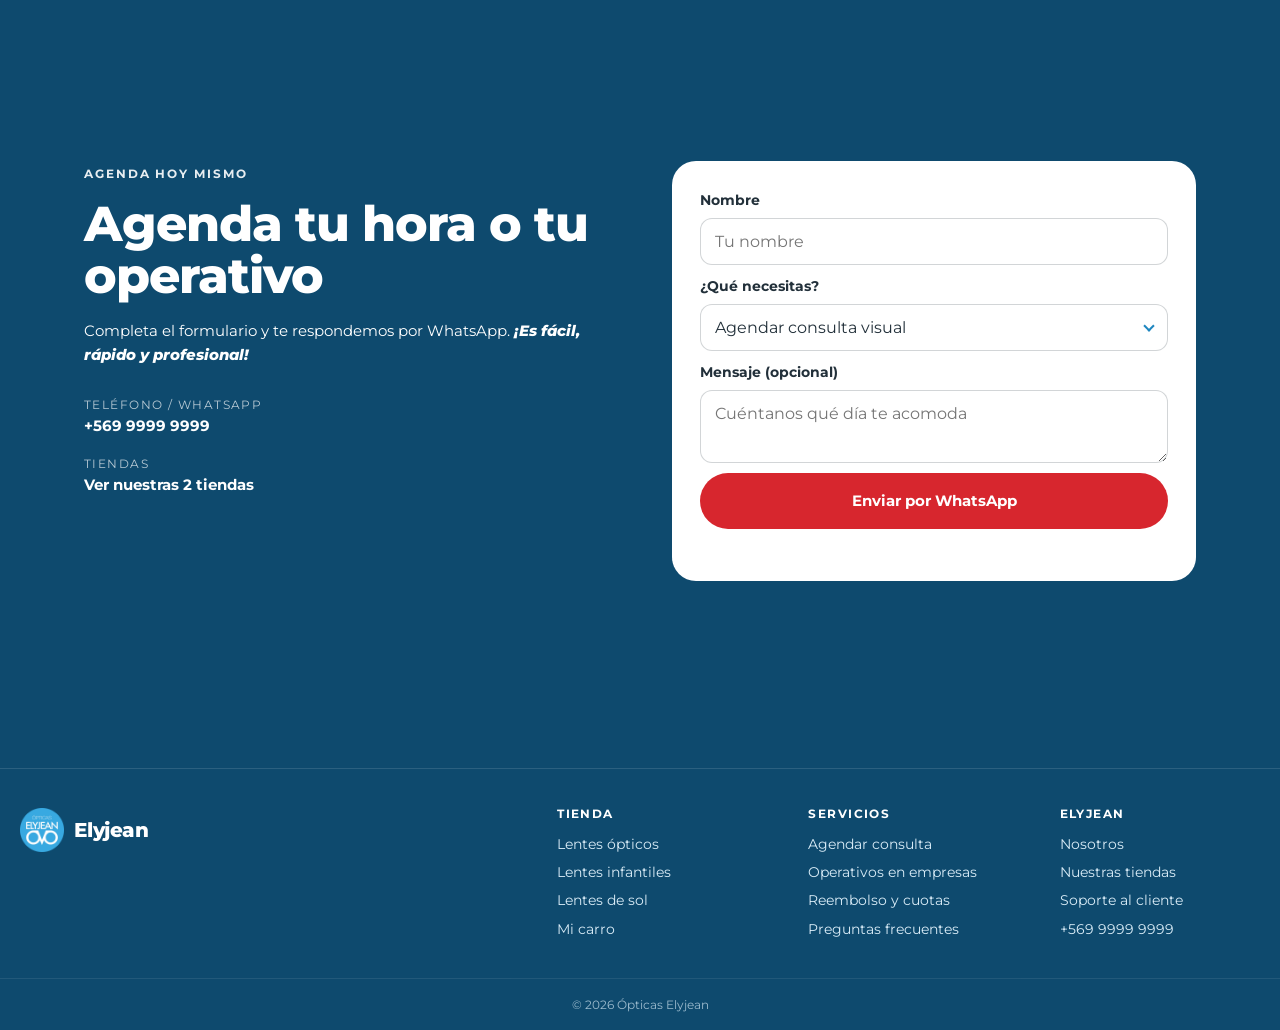
==== commit 270c69e5: "Probador en todos los modelos y ajustes para celular (V1.7) - Fotos de frente sin fondo para ópticos" ====
--- a/index.html
+++ b/index.html
@@ -13,8 +13,8 @@
   <link rel="preconnect" href="https://fonts.googleapis.com">
   <link rel="preconnect" href="https://fonts.gstatic.com" crossorigin>
   <link href="https://fonts.googleapis.com/css2?family=Montserrat:ital,wght@0,400;0,500;0,600;0,700;0,800;1,800&display=swap" rel="stylesheet">
-  <link rel="stylesheet" href="css/estilos.css?v=1.8">
-  <link rel="stylesheet" href="css/escenas.css?v=1.8">
+  <link rel="stylesheet" href="css/estilos.css?v=1.10">
+  <link rel="stylesheet" href="css/escenas.css?v=1.10">
 </head>
 <body>
 
@@ -364,11 +364,11 @@
 
   <div id="app-footer"></div>
 
-  <script src="js/config.js?v=1.8"></script>
-  <script src="js/productos.js?v=1.8"></script>
-  <script src="js/app.js?v=1.8"></script>
-  <script src="js/scroll-engine.js?v=1.8"></script>
-  <script src="js/escenas.js?v=1.8"></script>
-  <script src="js/portada.js?v=1.8"></script>
+  <script src="js/config.js?v=1.10"></script>
+  <script src="js/productos.js?v=1.10"></script>
+  <script src="js/app.js?v=1.10"></script>
+  <script src="js/scroll-engine.js?v=1.10"></script>
+  <script src="js/escenas.js?v=1.10"></script>
+  <script src="js/portada.js?v=1.10"></script>
 </body>
 </html>
--- a/css/estilos.css
+++ b/css/estilos.css
@@ -29,7 +29,7 @@
 
 /* ============ Base ============ */
 *,*::before,*::after{box-sizing:border-box}
-html{-webkit-text-size-adjust:100%;scroll-padding-top:calc(var(--header-h) + 12px);scroll-behavior:smooth}
+html{-webkit-tap-highlight-color:transparent;-webkit-text-size-adjust:100%;scroll-padding-top:calc(var(--header-h) + 12px);scroll-behavior:smooth}
 body{margin:0;background:var(--bg);color:var(--ink);font-family:var(--font);font-size:var(--body);line-height:1.6;overflow-x:clip}
 body.menu-abierto{overflow:hidden}
 img,svg,video{display:block;max-width:100%}
@@ -41,6 +41,7 @@
 h1 em,h2 em{font-style:normal;color:var(--azul)}
 p{margin:0 0 1em}
 a{color:inherit}
+a,button,label,summary{-webkit-tap-highlight-color:transparent;touch-action:manipulation}
 button,input,select,textarea{font:inherit;color:inherit}
 :focus-visible{outline:3px solid var(--azul);outline-offset:3px;border-radius:4px}
 [hidden]{display:none!important}
@@ -59,6 +60,7 @@
 /* Botones */
 .btn{display:inline-flex;align-items:center;justify-content:center;gap:8px;padding:14px 26px;border-radius:999px;border:2px solid transparent;font-weight:700;font-size:15px;text-decoration:none;cursor:pointer;transition:transform .2s var(--ease),background .2s,color .2s,border-color .2s;white-space:nowrap}
 .btn:hover{transform:translateY(-2px)}
+.btn:active{transform:scale(.97)}
 .btn--rojo{background:var(--rojo);color:#fff}
 .btn--rojo:hover{background:#b81e25}
 .btn--azul{background:var(--azul);color:#fff}
@@ -75,7 +77,8 @@
 .anuncio__msg{position:absolute;inset:0;margin:0;line-height:34px;white-space:nowrap;overflow:hidden;text-overflow:ellipsis;padding:0 12px;opacity:0;transform:translateY(8px);transition:opacity .5s,transform .5s var(--ease)}
 .anuncio__msg.is-active{opacity:1;transform:none}
 .header__inner{display:flex;align-items:center;gap:20px;height:72px;max-width:none;padding-inline:clamp(12px,1.6vw,28px)}
-.header__logo{display:flex;align-items:center;gap:10px;text-decoration:none;flex:none}
+.header__logo{display:flex;align-items:center;gap:10px;text-decoration:none;flex:none;border-radius:999px;transition:opacity .15s}
+.header__logo:active,.footer__marca:active{opacity:.65}
 .header__logo img{width:52px;height:52px}
 .header__marca{font-size:24px;font-weight:800;letter-spacing:-.02em;color:var(--azul-700)}
 .nav{display:flex;gap:22px;margin-left:12px}
@@ -142,9 +145,15 @@
 .hero__puntos button{width:10px;height:10px;border-radius:5px;border:0;background:#ffffff80;padding:0;cursor:pointer;transition:width .3s,background .3s}
 .hero__puntos button[aria-selected="true"]{width:30px;background:#fff}
 @media (max-width:820px){
-  .hero{--burbuja:min(58vw,30svh,260px)}
-  .slide__inner{grid-template-columns:1fr;align-content:start;text-align:left;padding-block:20px 56px;padding-inline:var(--pad);min-height:auto;gap:20px}
+  .hero{--burbuja:min(60vw,26svh,300px);--barra:calc(100lvh - 100svh)}
+  .slide__inner{grid-template-columns:minmax(0,1fr);grid-template-rows:auto 1fr;text-align:left;padding-block:20px calc(var(--barra) + 48px);padding-inline:var(--pad);min-height:calc(100lvh - var(--header-h));gap:16px}
   .slide__media{order:-1;width:var(--burbuja)}
+  .slide__texto{align-self:center}
+  .slide__acciones{gap:8px}
+  .slide__acciones .btn{padding:10px 12px;font-size:13px}
+  .slide__texto h1,.slide__texto h2{font-size:clamp(26px,7.4vw,34px)}
+  .slide__texto p{font-size:14px;line-height:1.45;margin-bottom:0}
+  .hero__puntos{bottom:calc(var(--barra) + 16px)}
   .sello{left:-6%}
   .hero__flecha{top:calc(20px + var(--burbuja)/2)}
 }
@@ -324,6 +333,8 @@
 .campo input,.campo select,.campo textarea{width:100%;border:1.5px solid #22303A33;border-radius:12px;padding:12px 14px;background:#fff;font-size:16px}
 .campo input:focus,.campo select:focus,.campo textarea:focus{outline:0;border-color:var(--azul);box-shadow:0 0 0 3px #38a9e133}
 .campo--error input,.campo--error .lista__boton{border-color:var(--rojo)}
+.envio{display:grid;grid-template-columns:1fr 1fr;gap:8px}
+.envio .btn{padding-inline:12px;white-space:normal}
 .lista{position:relative;width:100%}
 .lista__boton{width:100%;display:flex;align-items:center;justify-content:space-between;gap:10px;border:1.5px solid #22303A33;border-radius:12px;padding:12px 14px;background:#fff;color:var(--ink);font-size:16px;text-align:left;cursor:pointer;transition:border-color .2s,box-shadow .2s}
 .lista__boton::after{content:"";width:8px;height:8px;flex:none;border:solid var(--azul-700);border-width:0 2px 2px 0;rotate:45deg;translate:0 -2px;transition:rotate .2s,translate .2s}
@@ -336,12 +347,31 @@
 .lista__panel li:hover,.lista__panel li.is-activa{background:var(--azul-50)}
 .lista__panel li[aria-selected="true"]{color:var(--azul-700);font-weight:700}
 .error{color:var(--rojo);font-size:14px;font-weight:600;margin:0;min-height:1em}
-@media (max-width:860px){.contacto__grid{grid-template-columns:1fr}}
+@media (max-width:860px){
+  .seccion.contacto{padding-block:14px}
+  .contacto__grid{grid-template-columns:1fr;gap:12px}
+  .contacto__info .etiqueta{margin-bottom:6px;font-size:11px}
+  .contacto__info h2{font-size:clamp(22px,6.4vw,28px);margin-bottom:6px}
+  .contacto__info p{font-size:14px;line-height:1.4;margin:0}
+  .contacto__info em{display:none}
+  .contacto__datos{display:flex;flex-wrap:wrap;gap:4px 20px;margin-top:8px;font-size:13px}
+  .contacto__datos li{display:flex;align-items:baseline;gap:6px}
+  .contacto__datos span{font-size:10px}
+  .contacto .formulario{gap:8px;padding:14px;border-radius:18px}
+  .contacto .campo{gap:3px}
+  .contacto .campo label{font-size:13px}
+  .contacto .campo input,.contacto .campo textarea,.contacto .lista__boton{padding:8px 12px}
+  .contacto .btn{padding-block:10px}
+  .contacto .error:empty{display:none}
+  .contacto textarea{height:60px}
+  #formSoporte{grid-template-columns:1fr 1fr}
+  #formSoporte>:nth-child(n+3){grid-column:1/-1}
+}
 
 /* ============ Pie ============ */
 .footer{background:var(--azul-900);color:#d9ecf7;border-top:1px solid #ffffff1f;padding-top:clamp(28px,3vw,44px)}
 .footer__grid{display:grid;grid-template-columns:auto 1fr;gap:clamp(32px,6vw,96px);align-items:start}
-.footer__marca{display:flex;align-items:center;gap:10px;text-decoration:none}
+.footer__marca{display:flex;align-items:center;gap:10px;text-decoration:none;border-radius:999px;transition:opacity .15s}
 .footer__marca img{width:44px;height:44px}
 .footer__marca span{font-size:20px;font-weight:800;letter-spacing:-.02em;color:#fff}
 .footer__columnas{display:grid;grid-template-columns:repeat(3,minmax(0,200px));justify-content:end;gap:clamp(20px,4vw,56px)}
@@ -351,10 +381,6 @@
 .footer__legal{text-align:center;font-size:12px;opacity:.7;padding:16px var(--pad);margin:clamp(20px,3vw,32px) 0 0;border-top:1px solid #ffffff1f}
 @media (max-width:760px){.footer__grid{grid-template-columns:1fr;gap:24px}.footer__columnas{grid-template-columns:repeat(2,1fr);justify-content:start}}
 
-.whatsapp{position:fixed;right:18px;bottom:18px;z-index:90;width:58px;height:58px;border-radius:50%;background:#25D366;display:grid;place-items:center;box-shadow:0 10px 24px #0003;transition:transform .2s}
-.whatsapp:hover{transform:scale(1.06)}
-.whatsapp svg{width:30px;height:30px;fill:#fff}
-
 /* Aparición única (sin motor de escenas también se ve completo) */
 .motion-on [data-reveal]{opacity:0;transform:translateY(28px);transition:opacity .8s ease,transform 1s var(--ease);transition-delay:var(--reveal-delay,0ms)}
 .motion-on [data-reveal].is-visible{opacity:1;transform:none}
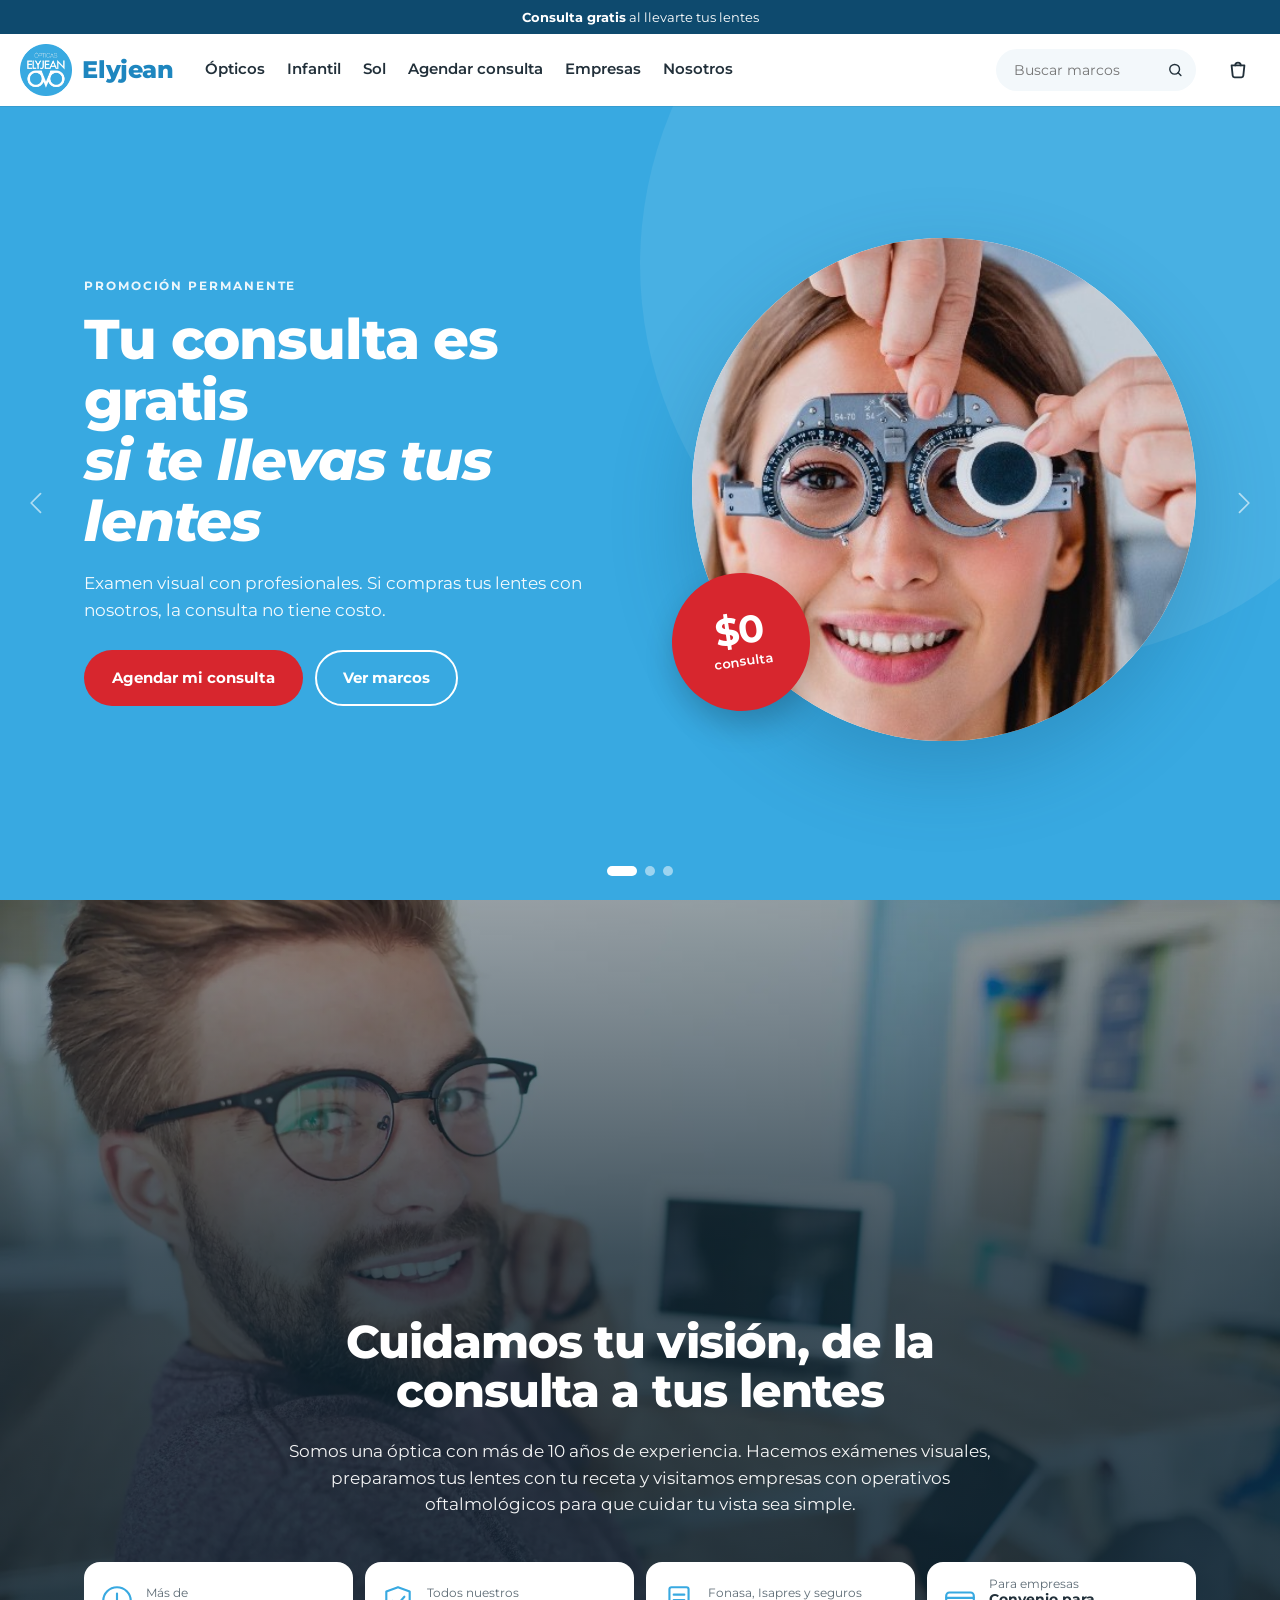
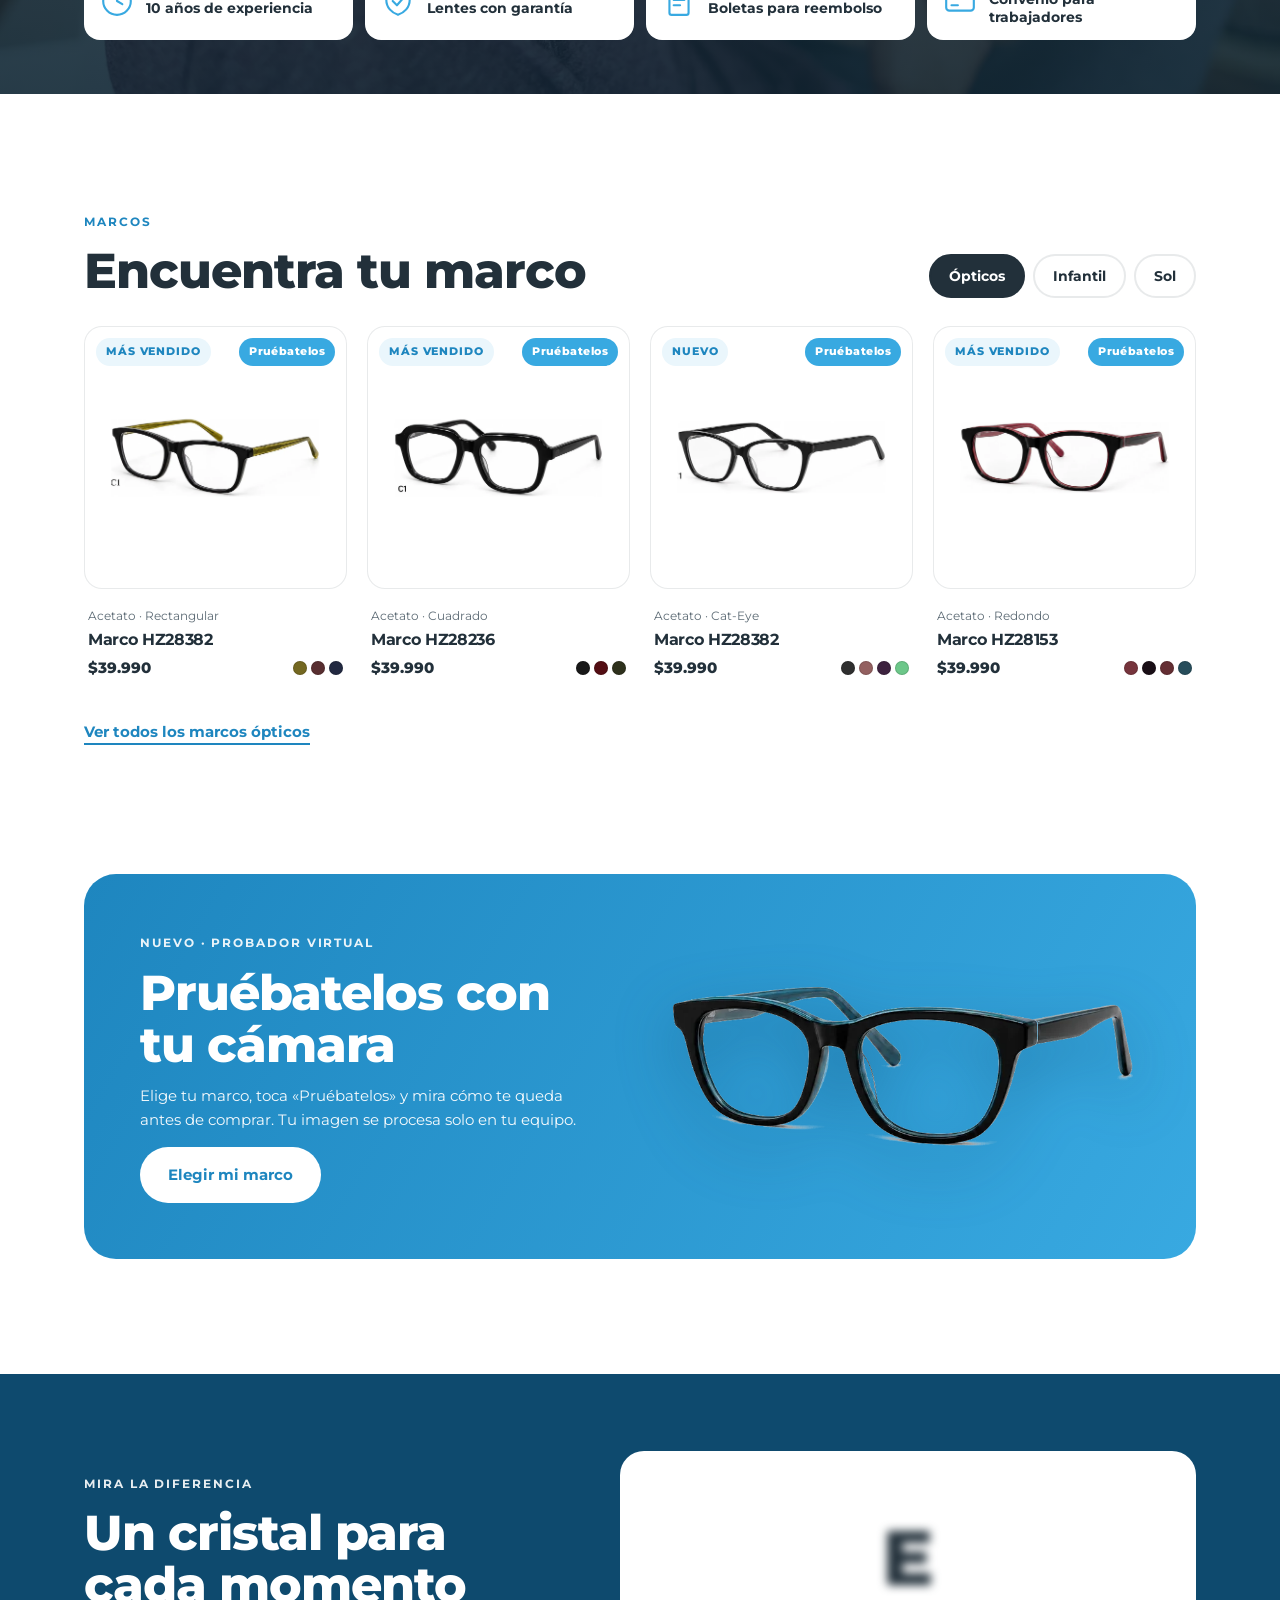
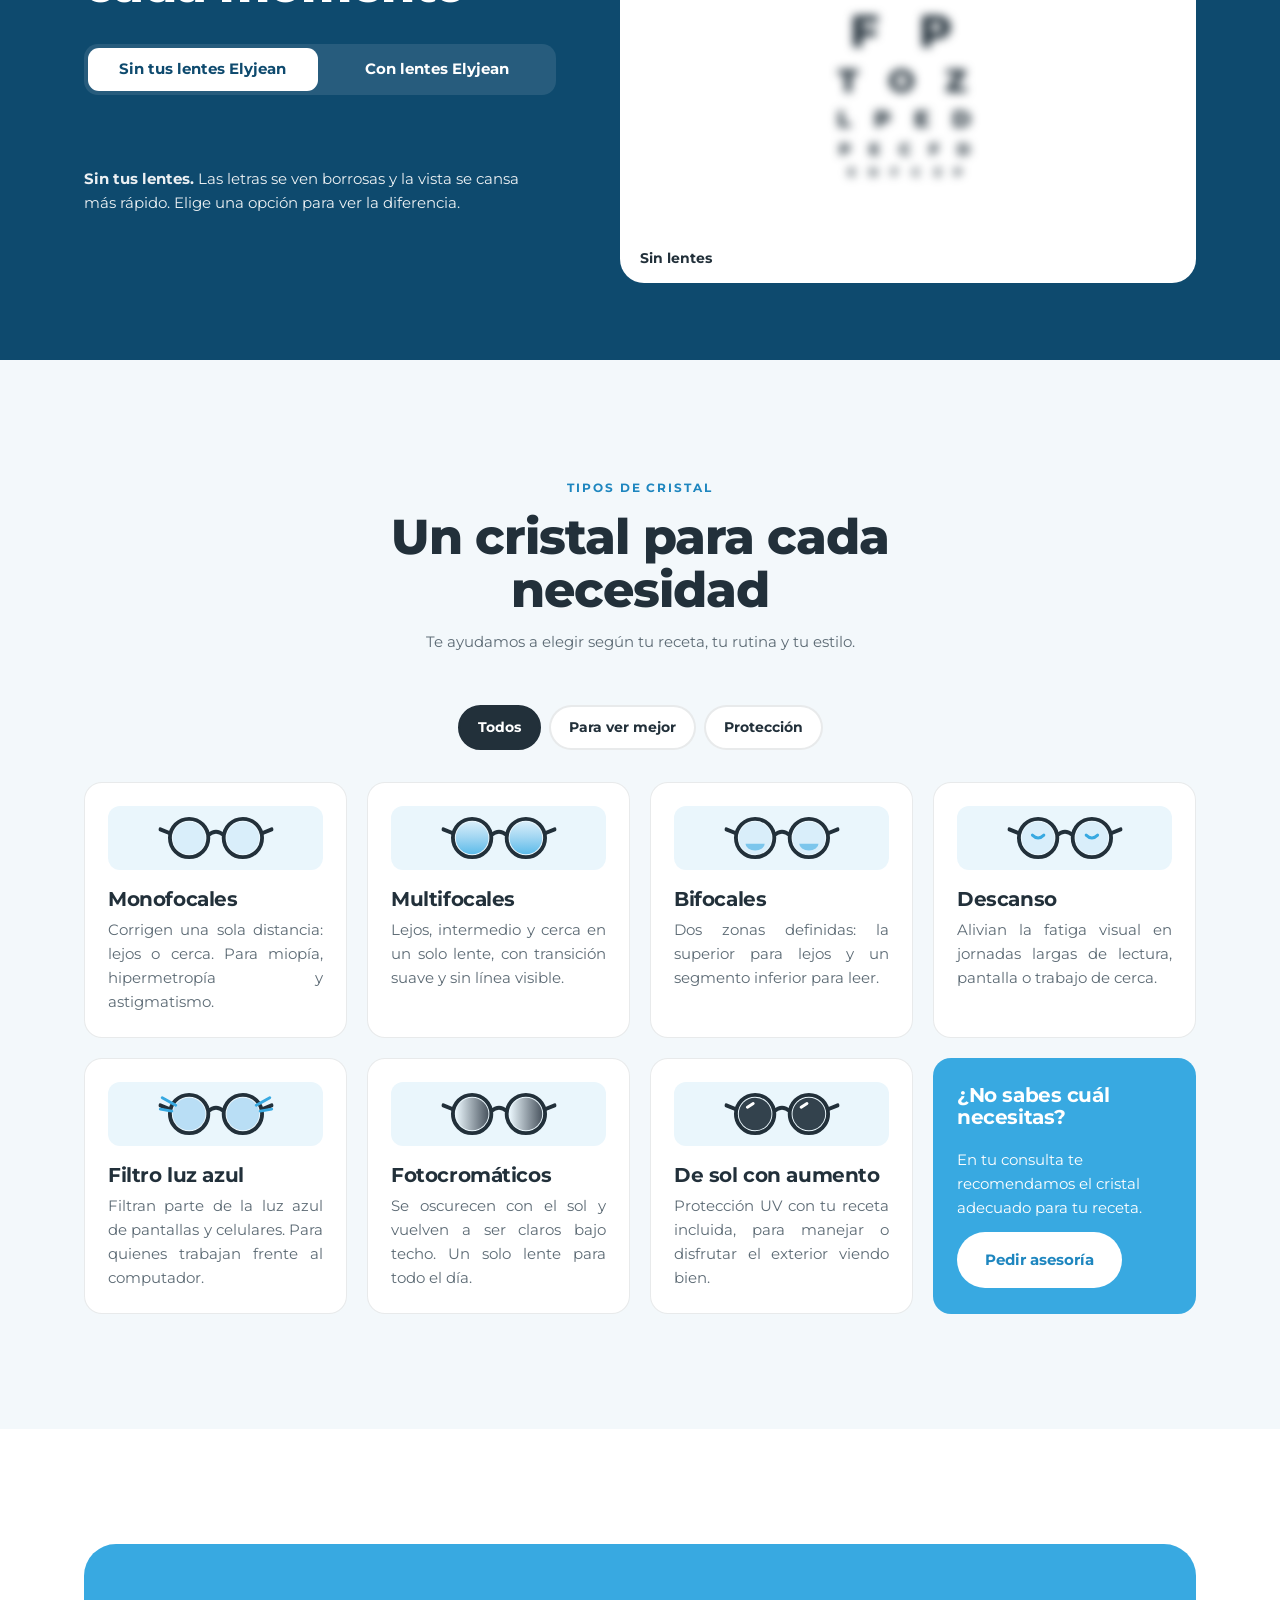
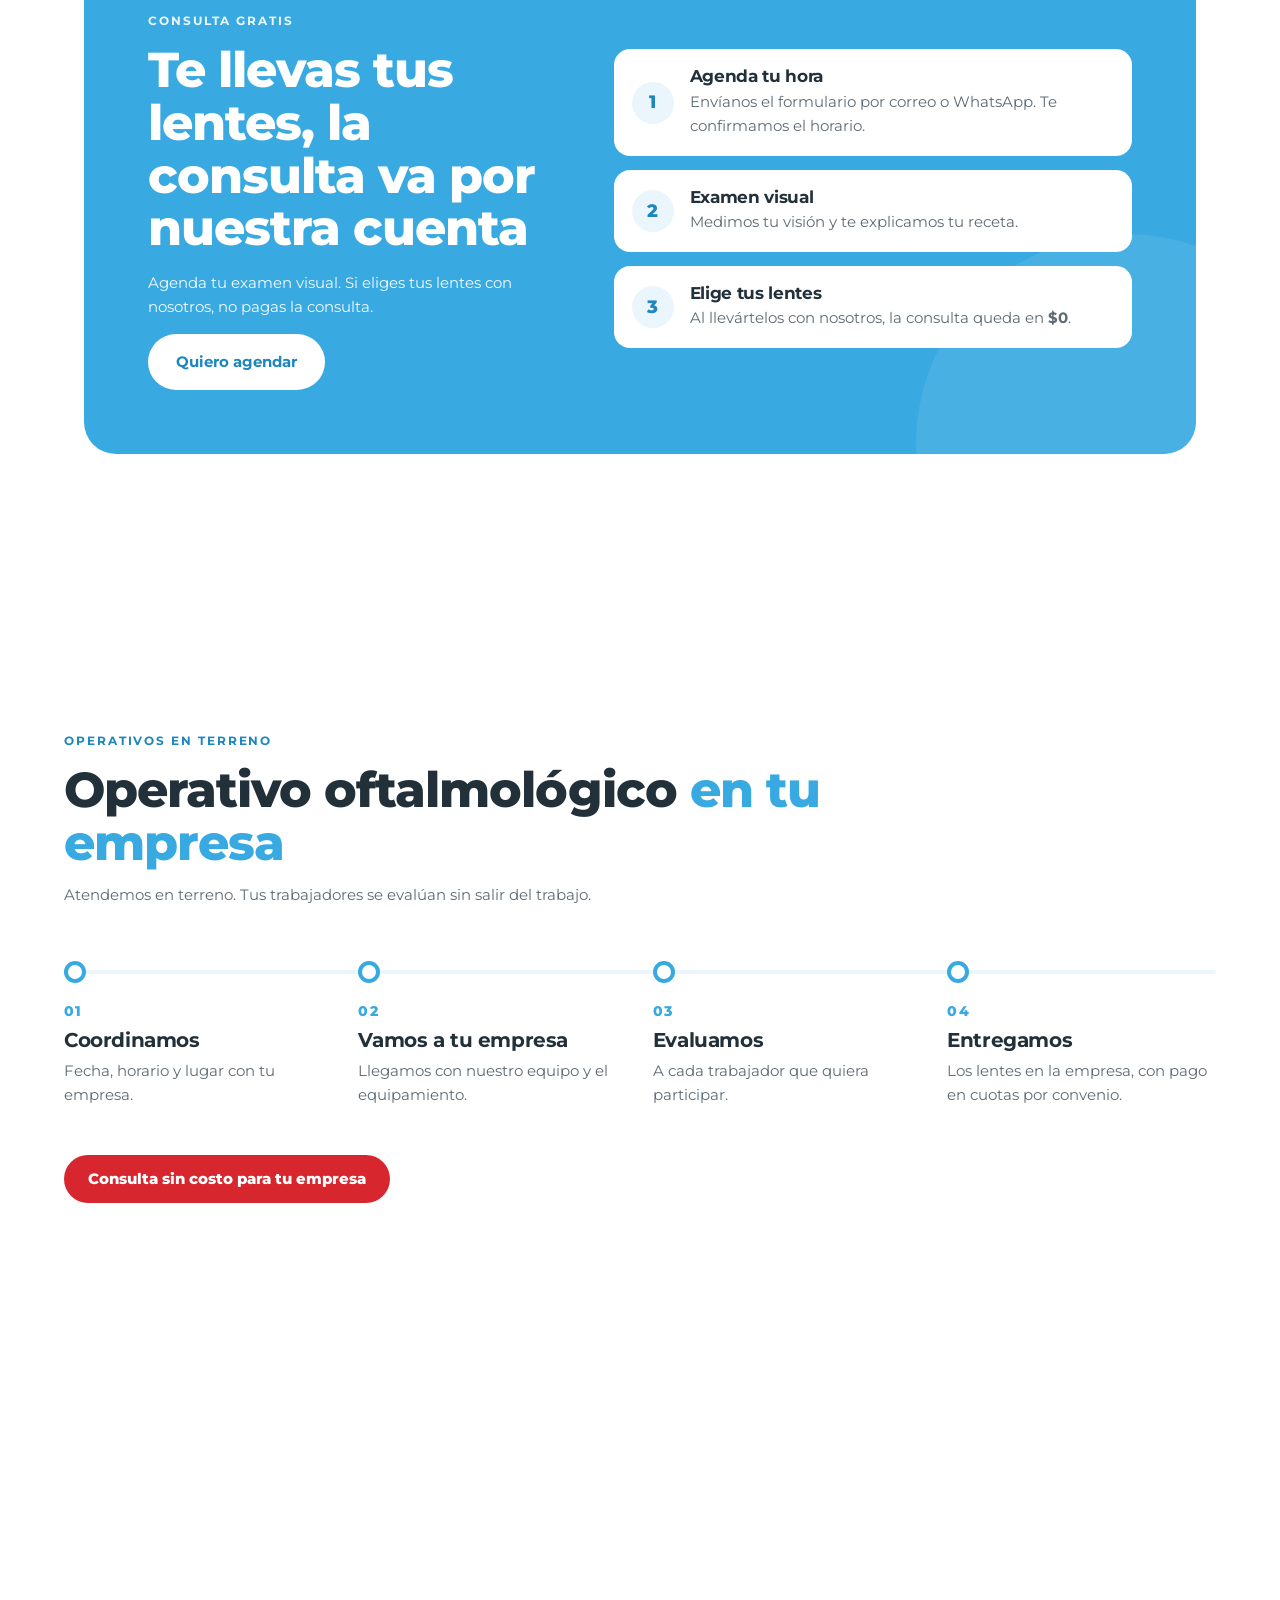
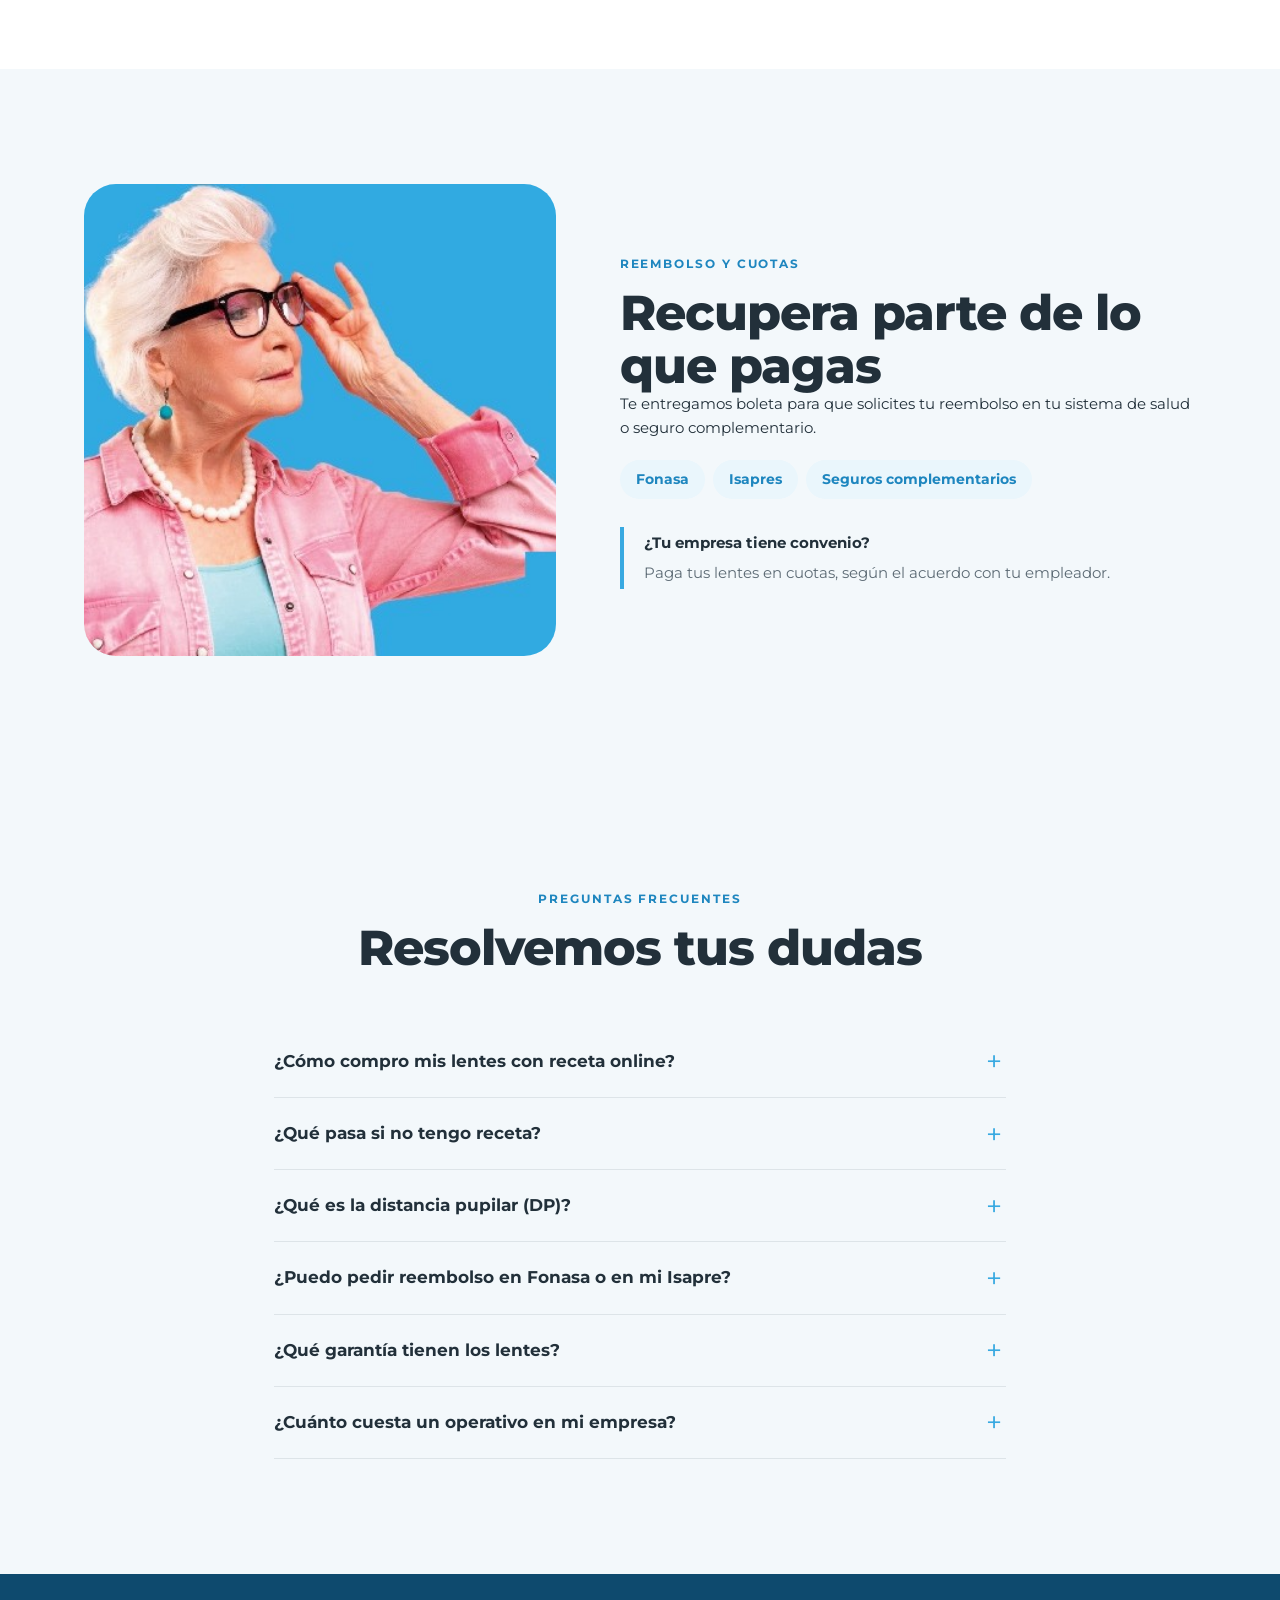
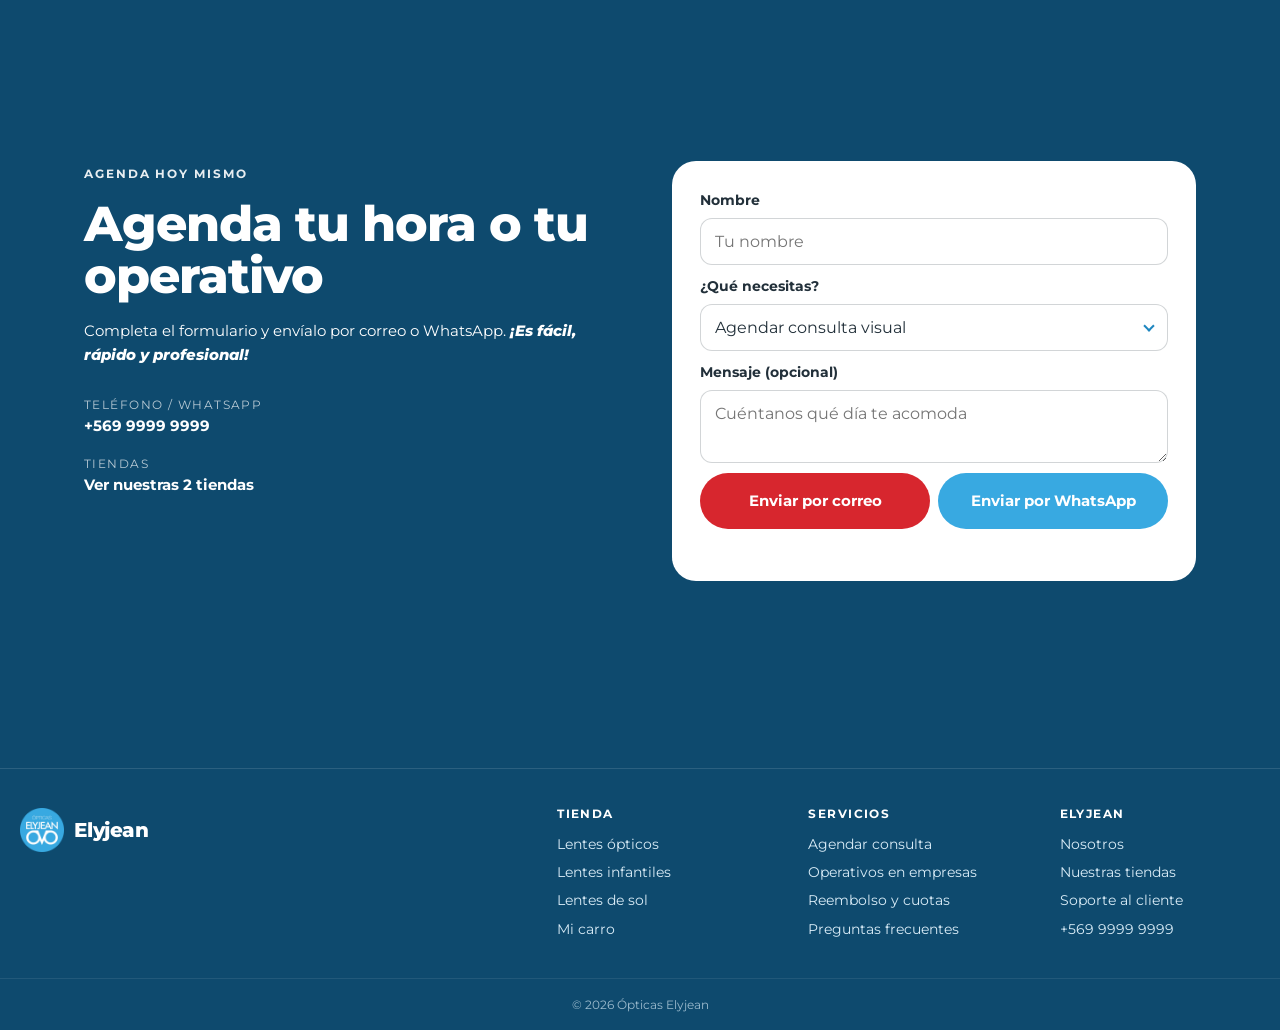
==== commit fe3d81f0: "Colores infantiles, descripción del marco y formularios por correo (V1.8) - Agendar consulta y recla" ====
--- a/index.html
+++ b/index.html
@@ -13,8 +13,8 @@
   <link rel="preconnect" href="https://fonts.googleapis.com">
   <link rel="preconnect" href="https://fonts.gstatic.com" crossorigin>
   <link href="https://fonts.googleapis.com/css2?family=Montserrat:ital,wght@0,400;0,500;0,600;0,700;0,800;1,800&display=swap" rel="stylesheet">
-  <link rel="stylesheet" href="css/estilos.css?v=1.10">
-  <link rel="stylesheet" href="css/escenas.css?v=1.10">
+  <link rel="stylesheet" href="css/estilos.css?v=1.12">
+  <link rel="stylesheet" href="css/escenas.css?v=1.12">
 </head>
 <body>
 
@@ -265,7 +265,7 @@
             <a href="#contacto" class="btn btn--blanco">Quiero agendar</a>
           </div>
           <ol class="pasos">
-            <li class="paso"><span class="paso__num">1</span><h3>Agenda tu hora</h3><p>Por WhatsApp o con el formulario. Te confirmamos el horario.</p></li>
+            <li class="paso"><span class="paso__num">1</span><h3>Agenda tu hora</h3><p>Envíanos el formulario por correo o WhatsApp. Te confirmamos el horario.</p></li>
             <li class="paso"><span class="paso__num">2</span><h3>Examen visual</h3><p>Medimos tu visión y te explicamos tu receta.</p></li>
             <li class="paso"><span class="paso__num">3</span><h3>Elige tus lentes</h3><p>Al llevártelos con nosotros, la consulta queda en <strong>$0</strong>.</p></li>
           </ol>
@@ -336,7 +336,7 @@
         <div class="contacto__info" data-reveal>
           <span class="etiqueta etiqueta--blanca">Agenda hoy mismo</span>
           <h2>Agenda tu hora o tu operativo</h2>
-          <p>Completa el formulario y te respondemos por WhatsApp. <em>¡Es fácil, rápido y profesional!</em></p>
+          <p>Completa el formulario y envíalo por correo o WhatsApp. <em>¡Es fácil, rápido y profesional!</em></p>
           <ul class="contacto__datos">
             <li><span>Teléfono / WhatsApp</span><a href="tel:+56999999999" data-tel><span data-tel-texto style="all:unset">+569 9999 9999</span></a></li>
             <li><span>Tiendas</span><a href="nosotros.html#tiendas">Ver nuestras 2 tiendas</a></li>
@@ -354,7 +354,10 @@
           </div>
           <div class="campo" id="campoEmpresa" hidden><label for="empresa">Empresa y n.º aproximado de trabajadores</label><input id="empresa" name="empresa" type="text" placeholder="Ej: Constructora Sur, 40 personas"></div>
           <div class="campo"><label for="mensaje">Mensaje (opcional)</label><textarea id="mensaje" name="mensaje" rows="2" placeholder="Cuéntanos qué día te acomoda"></textarea></div>
-          <button type="submit" class="btn btn--rojo btn--ancho">Enviar por WhatsApp</button>
+          <div class="envio">
+            <button type="submit" class="btn btn--rojo" data-canal="correo">Enviar por correo</button>
+            <button type="submit" class="btn btn--azul" data-canal="whatsapp">Enviar por WhatsApp</button>
+          </div>
           <p class="error" id="formError" role="alert"></p>
         </form>
       </div>
@@ -364,11 +367,11 @@
 
   <div id="app-footer"></div>
 
-  <script src="js/config.js?v=1.10"></script>
-  <script src="js/productos.js?v=1.10"></script>
-  <script src="js/app.js?v=1.10"></script>
-  <script src="js/scroll-engine.js?v=1.10"></script>
-  <script src="js/escenas.js?v=1.10"></script>
-  <script src="js/portada.js?v=1.10"></script>
+  <script src="js/config.js?v=1.12"></script>
+  <script src="js/productos.js?v=1.12"></script>
+  <script src="js/app.js?v=1.12"></script>
+  <script src="js/scroll-engine.js?v=1.12"></script>
+  <script src="js/escenas.js?v=1.12"></script>
+  <script src="js/portada.js?v=1.12"></script>
 </body>
 </html>
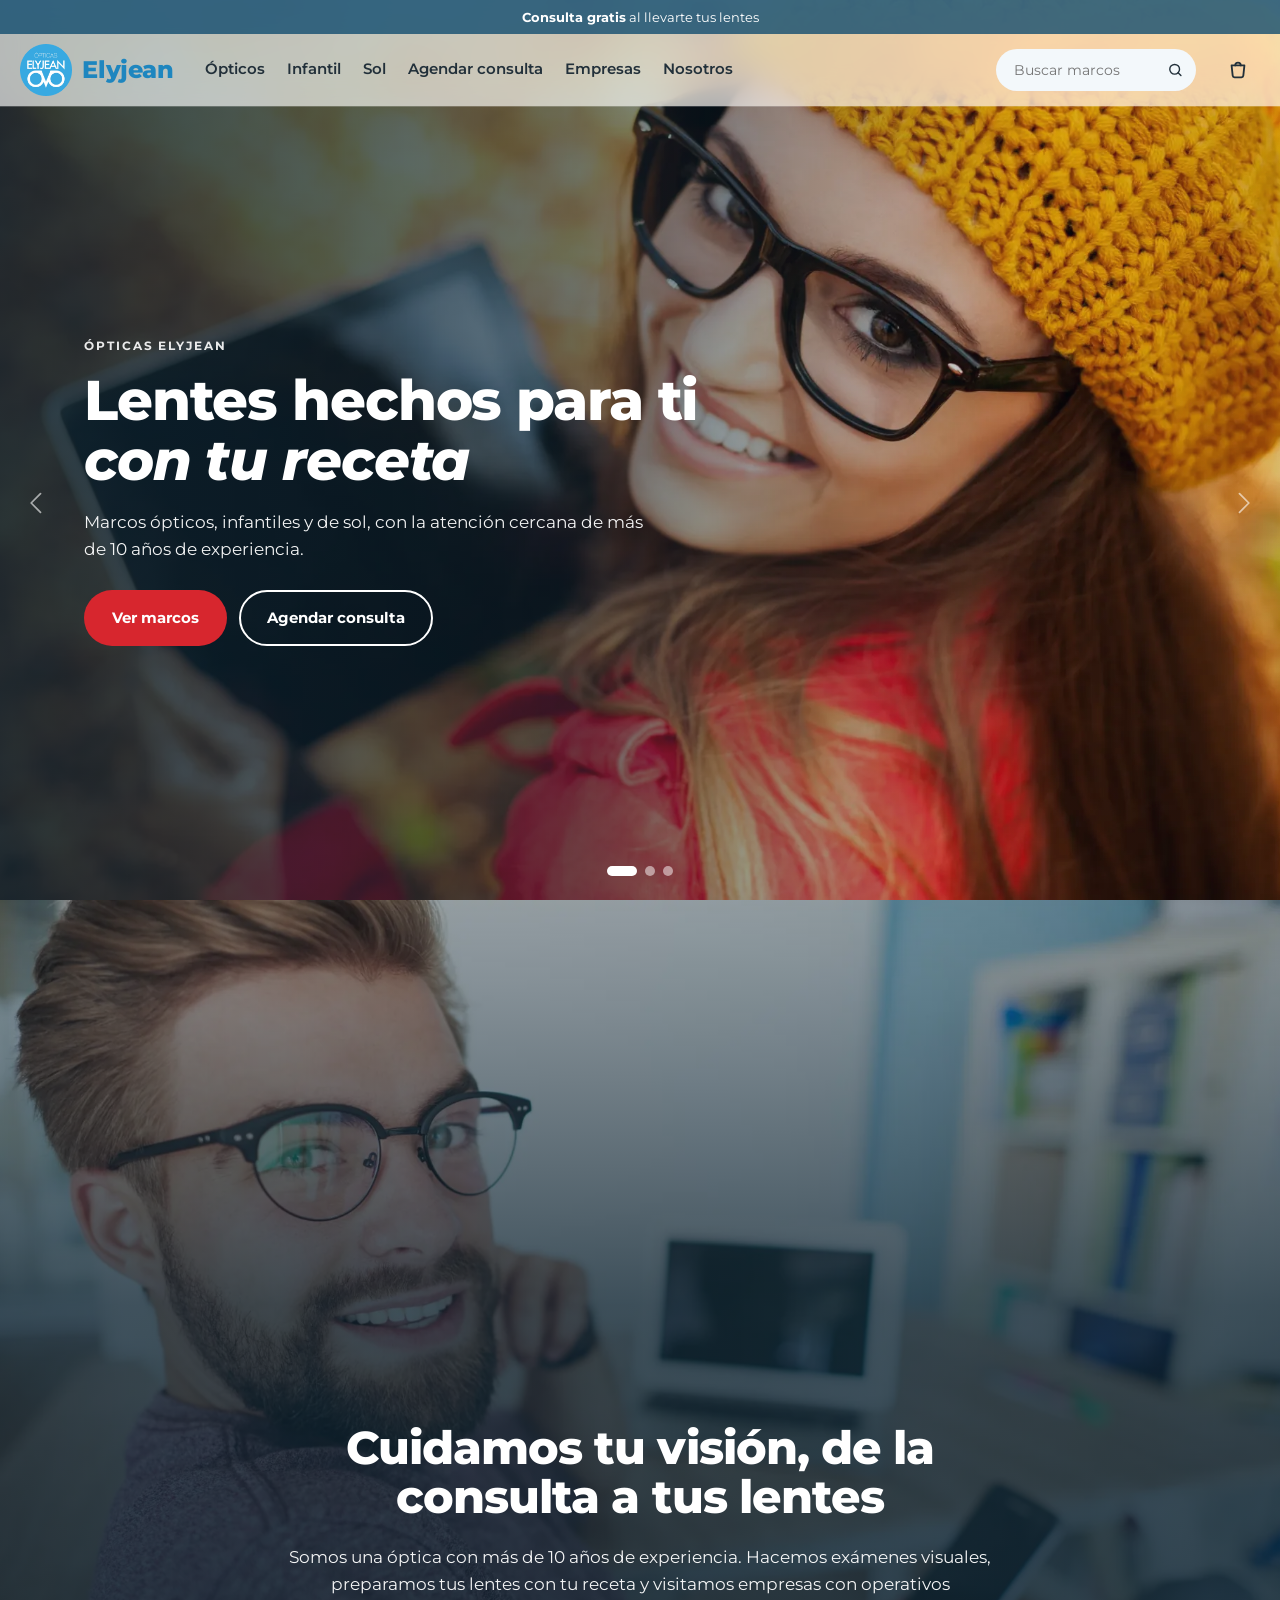
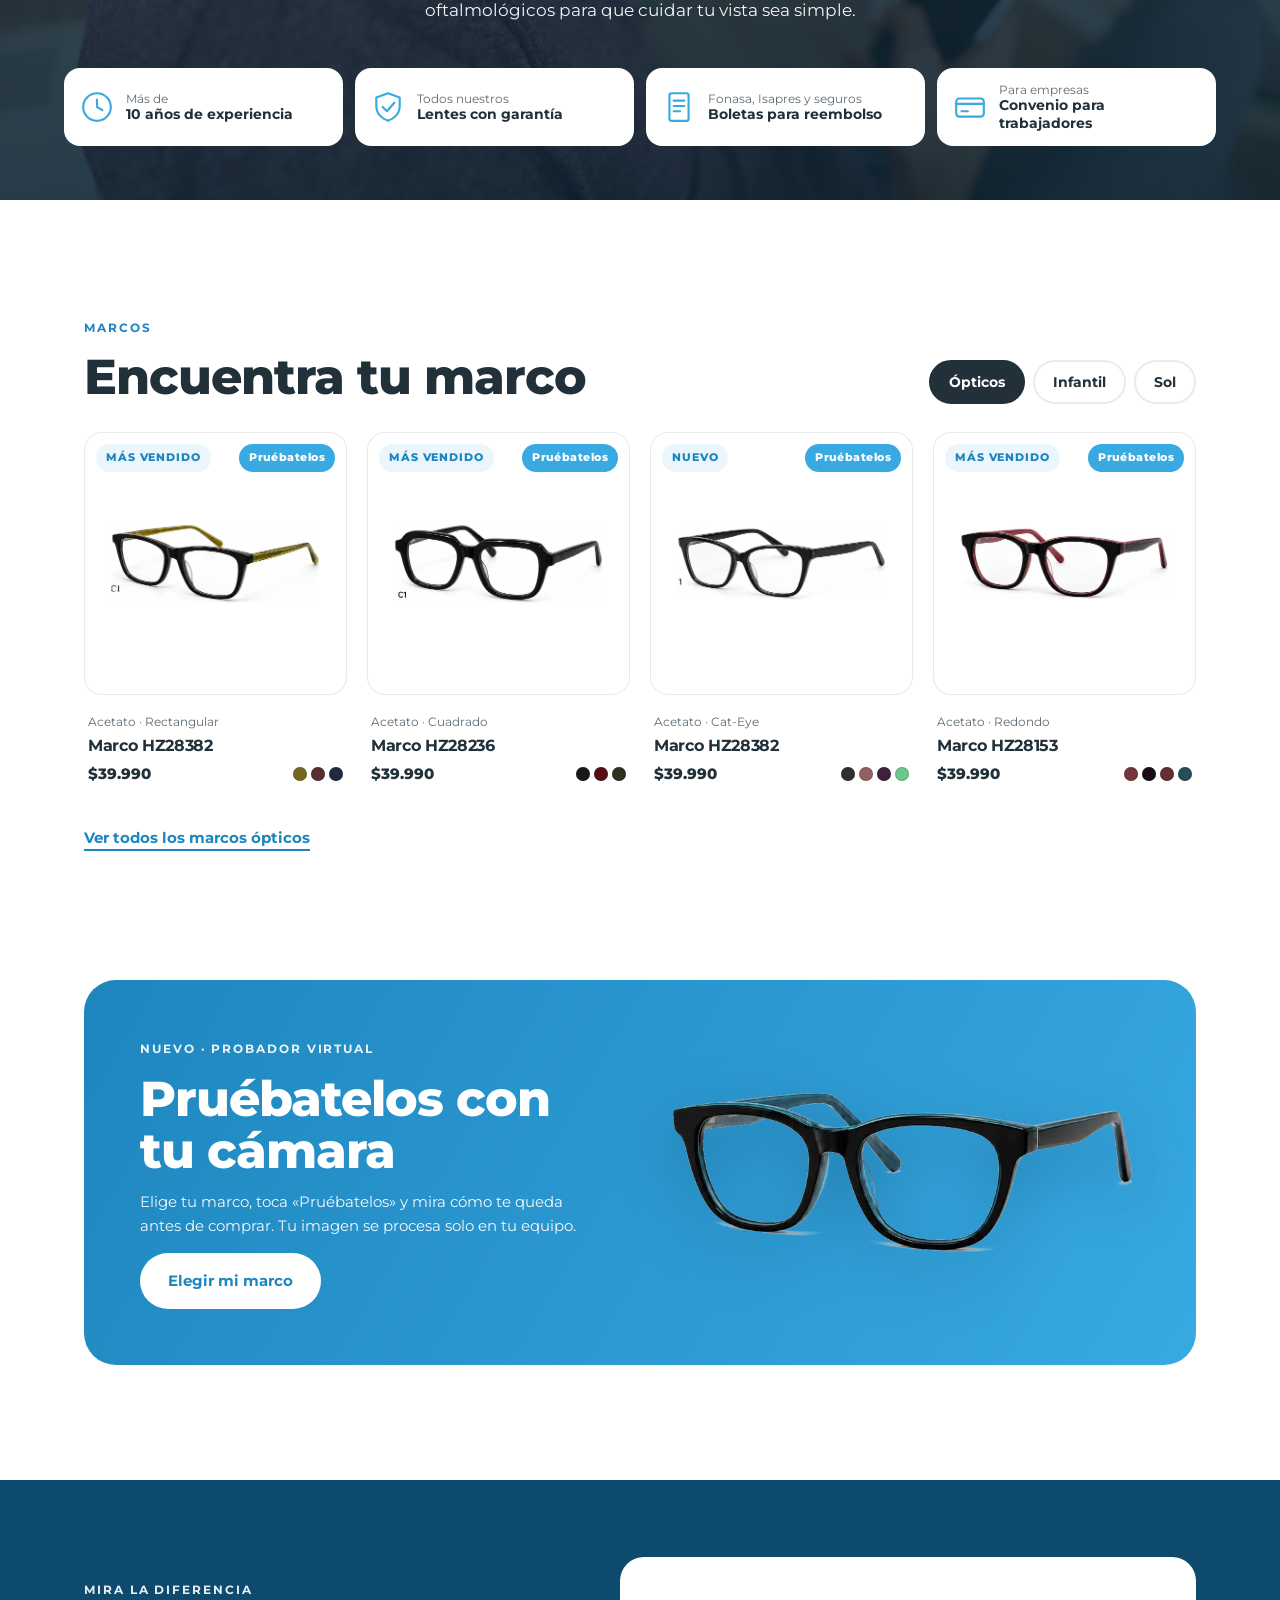
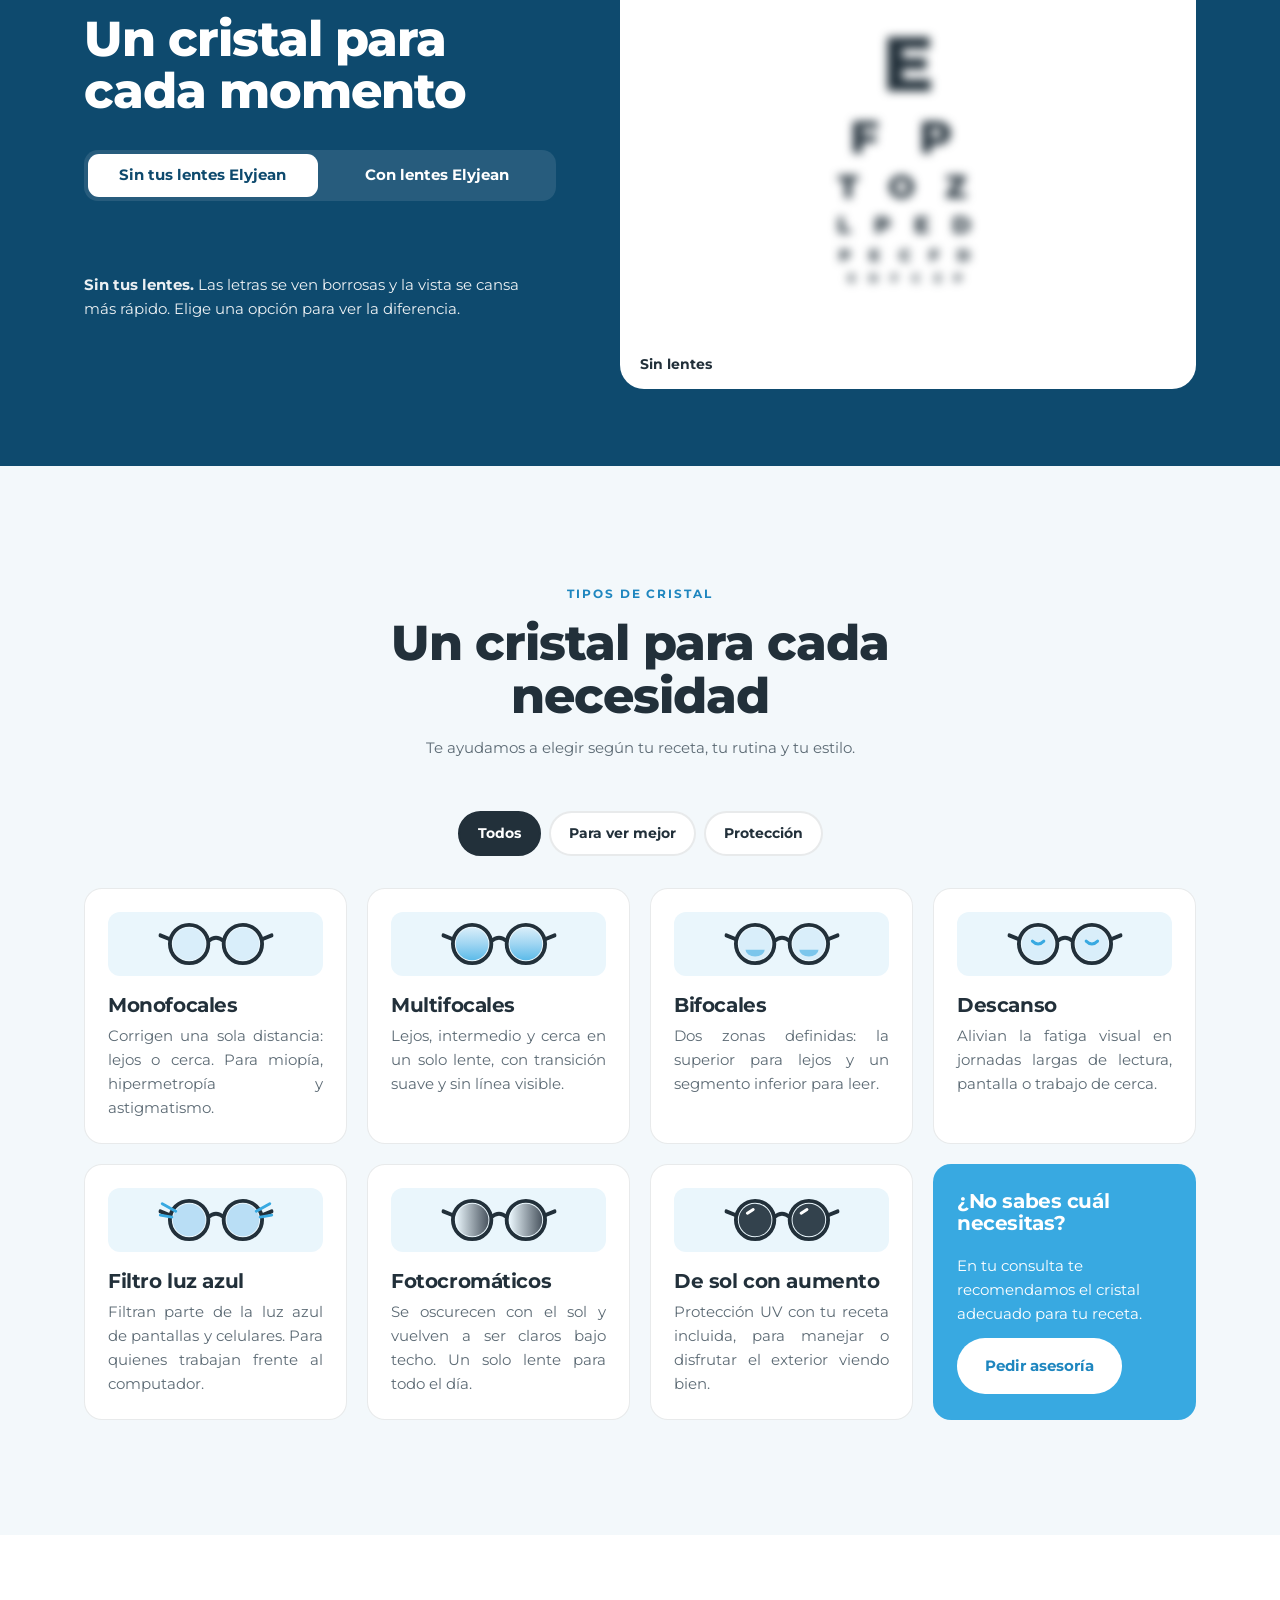
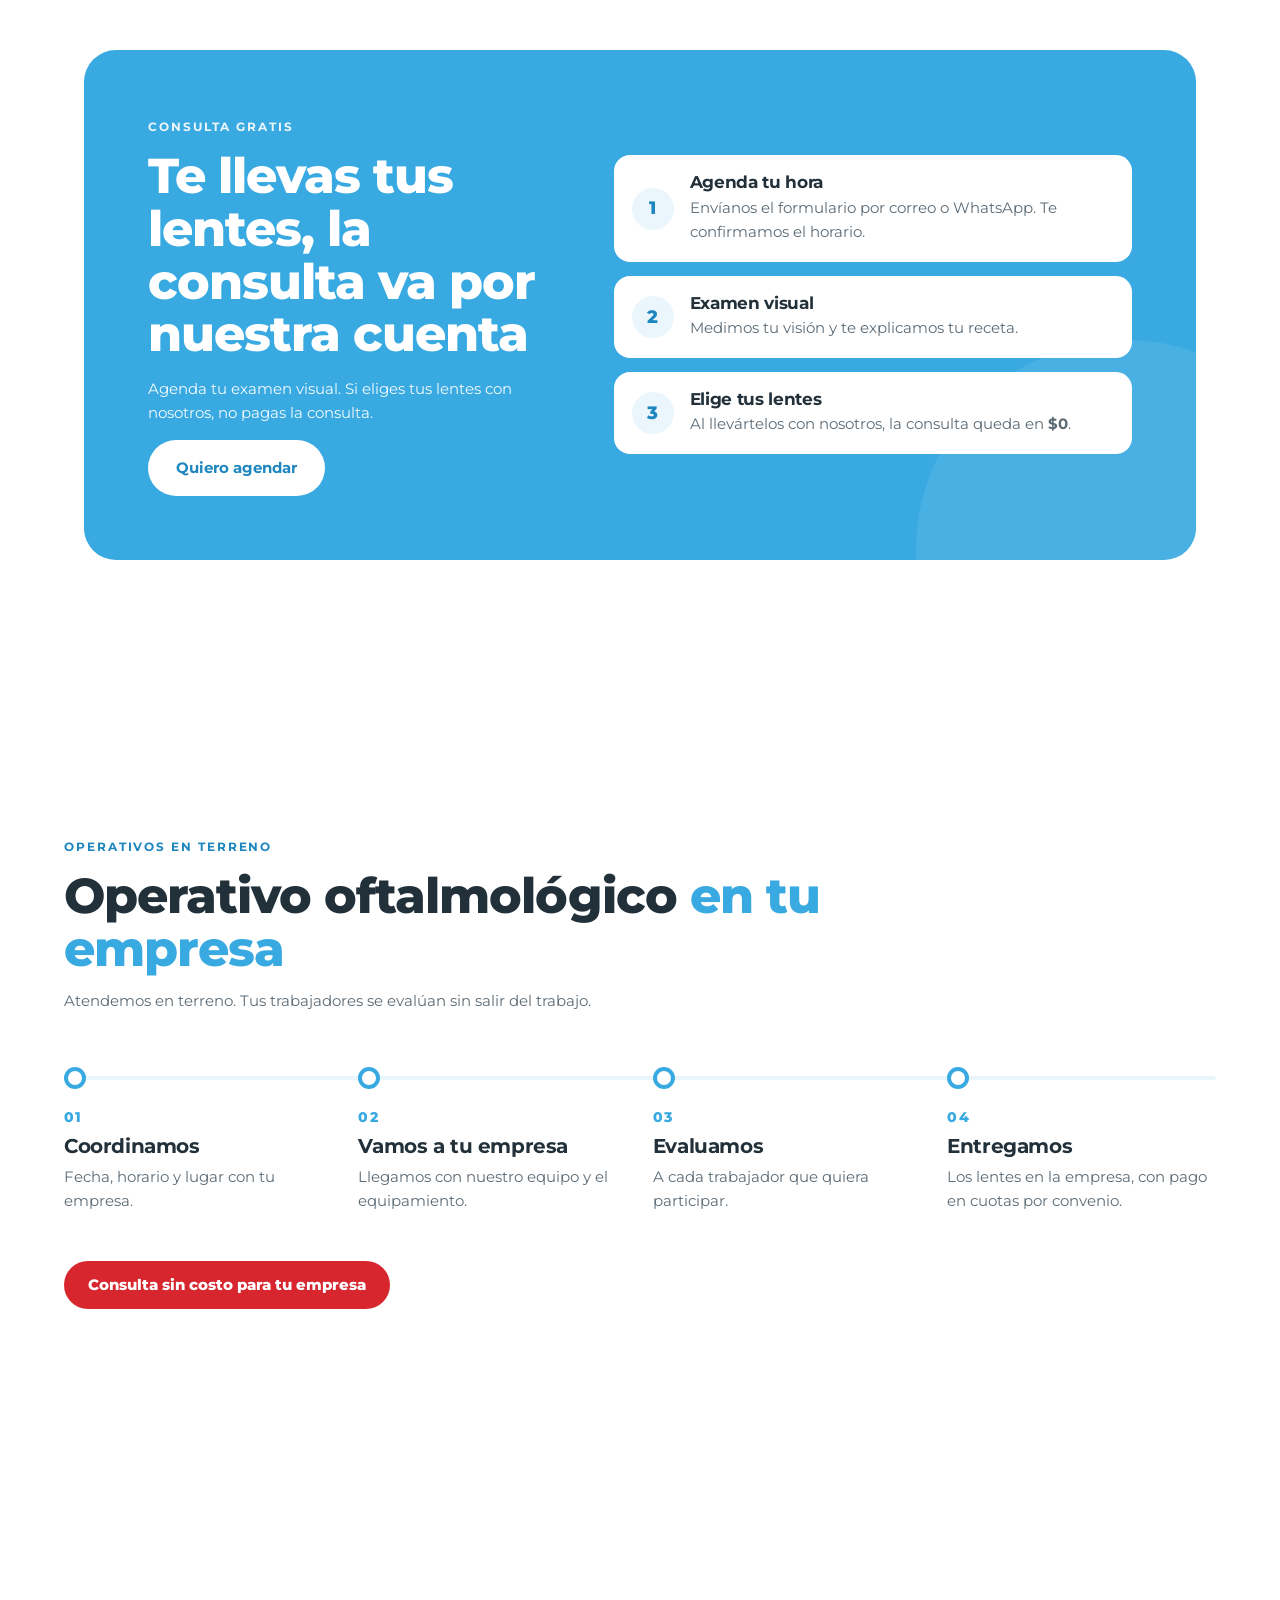
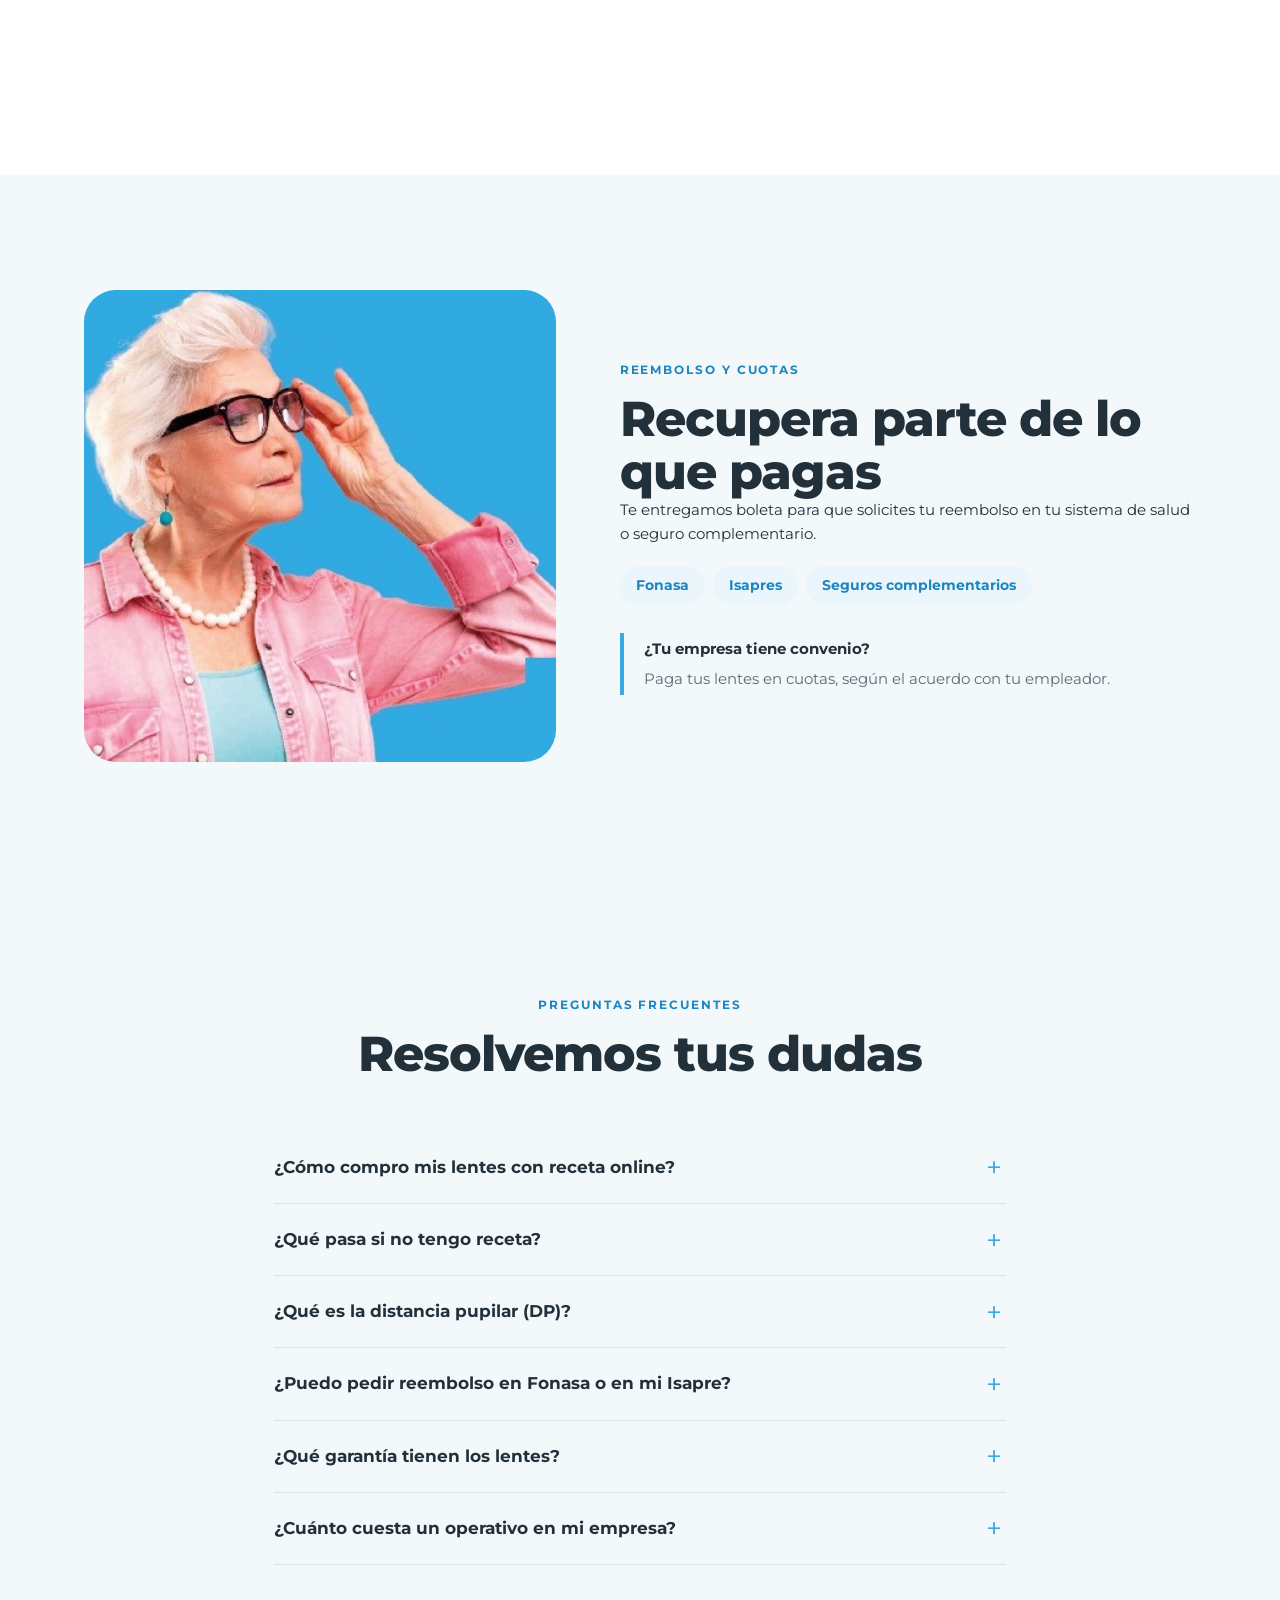
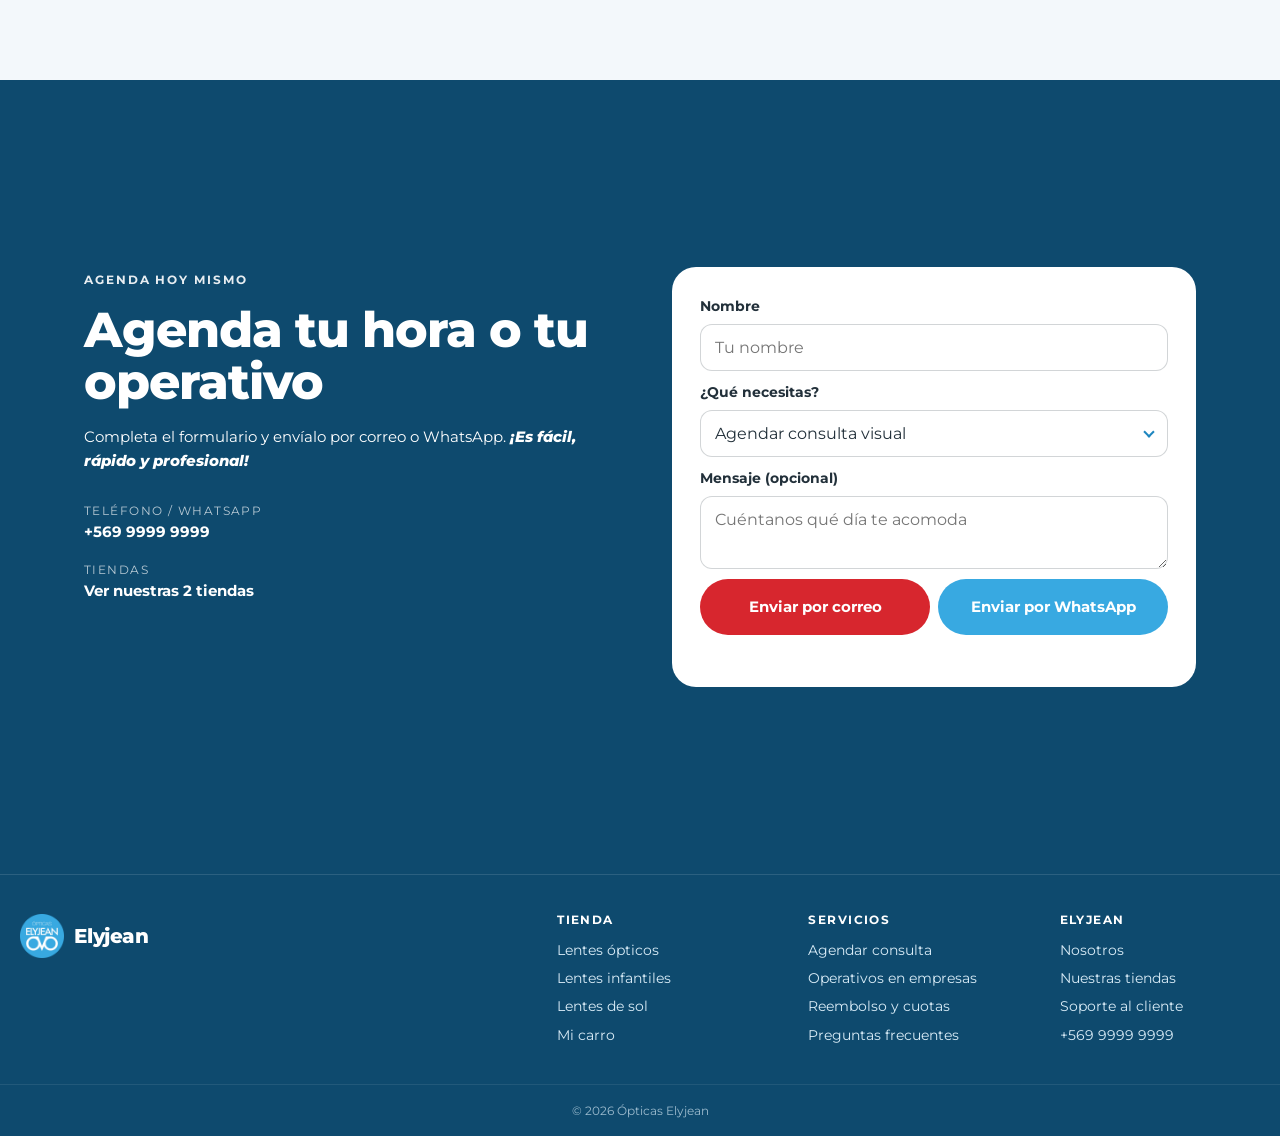
==== commit 1c119d36: "Header transparente, frames a pantalla completa y frame para video (V1.9) - Encabezado con efecto de" ====
--- a/index.html
+++ b/index.html
@@ -13,10 +13,10 @@
   <link rel="preconnect" href="https://fonts.googleapis.com">
   <link rel="preconnect" href="https://fonts.gstatic.com" crossorigin>
   <link href="https://fonts.googleapis.com/css2?family=Montserrat:ital,wght@0,400;0,500;0,600;0,700;0,800;1,800&display=swap" rel="stylesheet">
-  <link rel="stylesheet" href="css/estilos.css?v=1.12">
-  <link rel="stylesheet" href="css/escenas.css?v=1.12">
+  <link rel="stylesheet" href="css/estilos.css?v=1.14">
+  <link rel="stylesheet" href="css/escenas.css?v=1.14">
 </head>
-<body>
+<body class="con-frame">
 
   <div id="app-header"></div>
 
@@ -26,11 +26,26 @@
     <section class="hero" aria-roledescription="carrusel" aria-label="Destacados">
       <div class="hero__slides">
 
-        <article class="slide is-active" aria-label="1 de 3">
+        <article class="slide slide--video is-active" aria-label="1 de 3">
+          <video class="slide__video" poster="img/nosotros-lentes.webp" muted loop playsinline preload="none" aria-hidden="true"></video>
+          <div class="contenedor slide__inner">
+            <div class="slide__texto">
+              <span class="etiqueta etiqueta--blanca">Ópticas Elyjean</span>
+              <h1>Lentes hechos para ti <em>con tu receta</em></h1>
+              <p>Marcos ópticos, infantiles y de sol, con la atención cercana de más de 10 años de experiencia.</p>
+              <div class="slide__acciones">
+                <a href="catalogo.html" class="btn btn--rojo">Ver marcos</a>
+                <a href="#contacto" class="btn btn--linea">Agendar consulta</a>
+              </div>
+            </div>
+          </div>
+        </article>
+
+        <article class="slide" aria-label="2 de 3">
           <div class="contenedor slide__inner">
             <div class="slide__texto">
               <span class="etiqueta etiqueta--blanca">Promoción permanente</span>
-              <h1>Tu consulta es gratis <em>si te llevas tus lentes</em></h1>
+              <h2>Tu consulta es gratis <em>si te llevas tus lentes</em></h2>
               <p>Examen visual con profesionales. Si compras tus lentes con nosotros, la consulta no tiene costo.</p>
               <div class="slide__acciones">
                 <a href="#contacto" class="btn btn--rojo">Agendar mi consulta</a>
@@ -40,24 +55,6 @@
             <div class="slide__media">
               <div class="burbuja"><img src="img/examen-visual.jpg" alt="Paciente durante un examen visual con montura de prueba" width="570" height="435" fetchpriority="high"></div>
               <div class="sello"><strong>$0</strong><span>consulta</span></div>
-            </div>
-          </div>
-        </article>
-
-        <article class="slide" aria-label="2 de 3">
-          <div class="contenedor slide__inner">
-            <div class="slide__texto">
-              <span class="etiqueta etiqueta--blanca">Compra online</span>
-              <h2>Arma tus lentes <em>desde tu casa</em></h2>
-              <p>Elige el marco, el cristal y los tratamientos. Sube tu receta o escribe tus grados, y recíbelos en tu casa o retíralos en tienda.</p>
-              <div class="slide__acciones">
-                <a href="catalogo.html" class="btn btn--rojo">Armar mis lentes</a>
-                <a href="#preguntas" class="btn btn--linea">Preguntas frecuentes</a>
-              </div>
-            </div>
-            <div class="slide__media">
-              <div class="burbuja"><img src="img/productos/acetato-11-4.webp" alt="Marco de acetato" width="1000" height="667" style="object-fit:contain;padding:12%"></div>
-              <div class="sello sello--blanco"><strong>100%</strong><span>online</span></div>
             </div>
           </div>
         </article>
@@ -367,11 +364,11 @@
 
   <div id="app-footer"></div>
 
-  <script src="js/config.js?v=1.12"></script>
-  <script src="js/productos.js?v=1.12"></script>
-  <script src="js/app.js?v=1.12"></script>
-  <script src="js/scroll-engine.js?v=1.12"></script>
-  <script src="js/escenas.js?v=1.12"></script>
-  <script src="js/portada.js?v=1.12"></script>
+  <script src="js/config.js?v=1.14"></script>
+  <script src="js/productos.js?v=1.14"></script>
+  <script src="js/app.js?v=1.14"></script>
+  <script src="js/scroll-engine.js?v=1.14"></script>
+  <script src="js/escenas.js?v=1.14"></script>
+  <script src="js/portada.js?v=1.14"></script>
 </body>
 </html>
--- a/css/estilos.css
+++ b/css/estilos.css
@@ -24,7 +24,8 @@
   --radius:18px;
   --ease:cubic-bezier(.16,1,.3,1);
   --header-h:0px;
-  --frame:clamp(420px,calc(100svh - var(--header-h)),900px);  /* alto de los frames a pantalla completa */
+  --frame:clamp(420px,calc(100svh - var(--header-h)),900px);  /* alto del frame bajo el encabezado */
+  --frame-completo:max(520px,100svh);                         /* alto del frame que pasa detrás del encabezado */
 }
 
 /* ============ Base ============ */
@@ -72,8 +73,10 @@
 .link{font-weight:700;color:var(--azul-700);text-decoration:none;border-bottom:2px solid currentColor;padding-bottom:2px}
 
 /* ============ Barra superior y encabezado ============ */
-.topbar{position:sticky;top:0;z-index:100;background:#fff;box-shadow:0 1px 0 var(--line)}
-.anuncio{background:var(--azul-900);color:#fff;font-size:13px;height:34px;position:relative;overflow:hidden;text-align:center}
+.topbar{position:sticky;top:0;z-index:100;box-shadow:0 1px 0 #ffffff33}
+.topbar::before{content:"";position:absolute;inset:0;z-index:-1;background:#ffffffa8;-webkit-backdrop-filter:saturate(170%) blur(18px);backdrop-filter:saturate(170%) blur(18px)}
+.con-frame main{margin-top:calc(var(--header-h) * -1)}
+.anuncio{background:#0e4a6ec7;color:#fff;font-size:13px;height:34px;position:relative;overflow:hidden;text-align:center}
 .anuncio__msg{position:absolute;inset:0;margin:0;line-height:34px;white-space:nowrap;overflow:hidden;text-overflow:ellipsis;padding:0 12px;opacity:0;transform:translateY(8px);transition:opacity .5s,transform .5s var(--ease)}
 .anuncio__msg.is-active{opacity:1;transform:none}
 .header__inner{display:flex;align-items:center;gap:20px;height:72px;max-width:none;padding-inline:clamp(12px,1.6vw,28px)}
@@ -121,7 +124,7 @@
 .hero__slides{display:grid}
 .slide{grid-area:1/1;opacity:0;visibility:hidden;transition:opacity .3s ease,visibility .3s}
 .slide.is-active{opacity:1;visibility:visible;transition:opacity .6s ease .25s,visibility 0s}
-.slide__inner{display:grid;grid-template-columns:1.05fr .95fr;align-items:center;gap:clamp(24px,4vw,64px);min-height:var(--frame);padding-block:clamp(20px,4svh,48px) clamp(40px,7svh,64px);padding-inline:max(var(--pad),64px)}
+.slide__inner{display:grid;grid-template-columns:1.05fr .95fr;align-items:center;gap:clamp(24px,4vw,64px);min-height:var(--frame-completo);padding-block:calc(var(--header-h) + clamp(20px,4svh,48px)) clamp(40px,7svh,64px);padding-inline:max(var(--pad),64px)}
 .slide__texto h1,.slide__texto h2{font-size:clamp(30px,min(4.4vw,8.2svh),68px);font-weight:800;margin-bottom:clamp(10px,2svh,20px)}
 .slide__texto h1 em,.slide__texto h2 em{color:#fff;font-style:italic;display:block}
 .slide__texto p{font-size:clamp(15px,min(1.3vw,2.6svh),19px);max-width:52ch;opacity:.95}
@@ -136,7 +139,7 @@
 .sello span{font-size:13px;font-weight:600}
 .sello--blanco{background:#fff;color:var(--azul-700)}
 .sello--blanco strong{font-size:clamp(18px,2vw,24px)}
-.hero__flecha{position:absolute;top:50%;translate:0 -50%;z-index:2;width:44px;height:72px;display:grid;place-items:center;border:0;background:none;color:#fff;opacity:.6;cursor:pointer;transition:opacity .2s}
+.hero__flecha{position:absolute;top:calc(50% + var(--header-h) / 2);translate:0 -50%;z-index:2;width:44px;height:72px;display:grid;place-items:center;border:0;background:none;color:#fff;opacity:.6;cursor:pointer;transition:opacity .2s}
 .hero__flecha:hover{opacity:1}
 .hero__flecha svg{width:28px;height:28px;fill:none;stroke:currentColor;stroke-width:1.5;stroke-linecap:round;stroke-linejoin:round}
 .hero__flecha--ant{left:clamp(4px,1.2vw,20px)}
@@ -146,7 +149,7 @@
 .hero__puntos button[aria-selected="true"]{width:30px;background:#fff}
 @media (max-width:820px){
   .hero{--burbuja:min(60vw,26svh,300px);--barra:calc(100lvh - 100svh)}
-  .slide__inner{grid-template-columns:minmax(0,1fr);grid-template-rows:auto 1fr;text-align:left;padding-block:20px calc(var(--barra) + 48px);padding-inline:var(--pad);min-height:calc(100lvh - var(--header-h));gap:16px}
+  .slide__inner{grid-template-columns:minmax(0,1fr);grid-template-rows:auto 1fr;text-align:left;padding-block:calc(var(--header-h) + 20px) calc(var(--barra) + 48px);padding-inline:var(--pad);min-height:100lvh;gap:16px}
   .slide__media{order:-1;width:var(--burbuja)}
   .slide__texto{align-self:center}
   .slide__acciones{gap:8px}
@@ -155,14 +158,25 @@
   .slide__texto p{font-size:14px;line-height:1.45;margin-bottom:0}
   .hero__puntos{bottom:calc(var(--barra) + 16px)}
   .sello{left:-6%}
-  .hero__flecha{top:calc(20px + var(--burbuja)/2)}
+  .hero__flecha{top:calc(var(--header-h) + 20px + var(--burbuja)/2)}
+}
+
+.slide--video{position:relative;overflow:hidden}
+.slide__video{position:absolute;inset:0;width:100%;height:100%;object-fit:cover;background:var(--azul-900)}
+.slide--video::after{content:"";position:absolute;inset:0;background:linear-gradient(90deg,#0b2230d9 0,#0b223099 45%,#0b223026 80%)}
+.slide--video .slide__inner{position:relative;z-index:1;grid-template-columns:minmax(0,1fr)}
+.slide--video .slide__texto{max-width:620px}
+@media (max-width:820px){
+  .slide--video::after{background:linear-gradient(180deg,#0b223040 0,#0b2230b3 55%,#0b2230e6 100%)}
+  .slide--video .slide__inner{grid-template-rows:1fr}
+  .slide--video .slide__texto{align-self:end}
 }
 
 /* ============ Qué hacemos (frame con foto) ============ */
-.empresa{position:relative;min-height:var(--frame);display:grid;align-items:end;color:#fff;background:var(--azul-900);overflow:hidden}
+.empresa{position:relative;min-height:var(--frame-completo);display:grid;align-items:end;color:#fff;background:var(--azul-900);overflow:hidden}
 .empresa__foto{position:absolute;inset:0;width:100%;height:100%;object-fit:cover;object-position:50% 40%}
 .empresa::after{content:"";position:absolute;inset:0;background:linear-gradient(180deg,#0b223066 0,#0b2230c7 45%,#0b2230e0 100%)}
-.empresa__contenido{position:relative;z-index:1;text-align:center;padding-block:clamp(32px,6svh,64px)}
+.empresa__contenido{position:relative;z-index:1;text-align:center;max-width:1560px;padding-block:calc(var(--header-h) + 24px) clamp(32px,6svh,64px)}
 .empresa__contenido h2{font-size:clamp(28px,min(3.6vw,7svh),52px);max-width:22ch;margin-inline:auto}
 .empresa__contenido p{max-width:64ch;margin:clamp(12px,2.5svh,22px) auto 0;font-size:clamp(15px,min(1.3vw,2.6svh),19px);opacity:.95}
 .empresa__puntos{list-style:none;margin:clamp(20px,5svh,44px) 0 0;padding:0;display:grid;grid-template-columns:repeat(4,1fr);gap:12px}
@@ -179,7 +193,22 @@
 .empresa--lateral h1{font-size:clamp(40px,min(5.6vw,11svh),76px)}
 .empresa .migas{margin:0 0 12px;font-size:13px;color:#fff;opacity:.85}
 @media (max-width:1000px){.empresa__puntos{grid-template-columns:repeat(2,1fr)}}
-@media (max-width:480px){.empresa__puntos{grid-template-columns:1fr}.empresa{min-height:0}.empresa--lateral{min-height:60svh}.empresa--lateral::after{background:#0b2230a6}}
+@media (max-width:760px){
+  .empresa{min-height:100lvh}
+  .empresa__foto{object-position:24% 30%}
+  .empresa::after{background:linear-gradient(180deg,#0b223000 0,#0b223000 28%,#0b2230b8 52%,#0b2230f0 100%)}
+  .empresa__contenido{padding-bottom:calc(100lvh - 100svh + 18px)}
+  .empresa__contenido h2{font-size:clamp(23px,6.6vw,30px)}
+  .empresa__contenido p{font-size:14px;line-height:1.45;margin-top:8px}
+  .empresa__puntos{grid-template-columns:repeat(2,1fr);gap:8px;margin-top:14px}
+  .empresa__puntos li{gap:8px;padding:9px 10px;border-radius:12px}
+  .empresa__puntos svg{width:24px;height:24px}
+  .empresa__puntos span{font-size:12px}
+  .empresa__puntos small{font-size:10px}
+  .empresa--lateral .empresa__foto{object-position:70% 30%}
+  .empresa--lateral::after{background:linear-gradient(180deg,#0b223000 0,#0b223000 45%,#0b2230d9 100%)}
+  .empresa--lateral{align-items:end}
+}
 
 /* ============ Pestañas y carrusel de productos ============ */
 .pestanas{display:flex;gap:8px;flex-wrap:wrap}
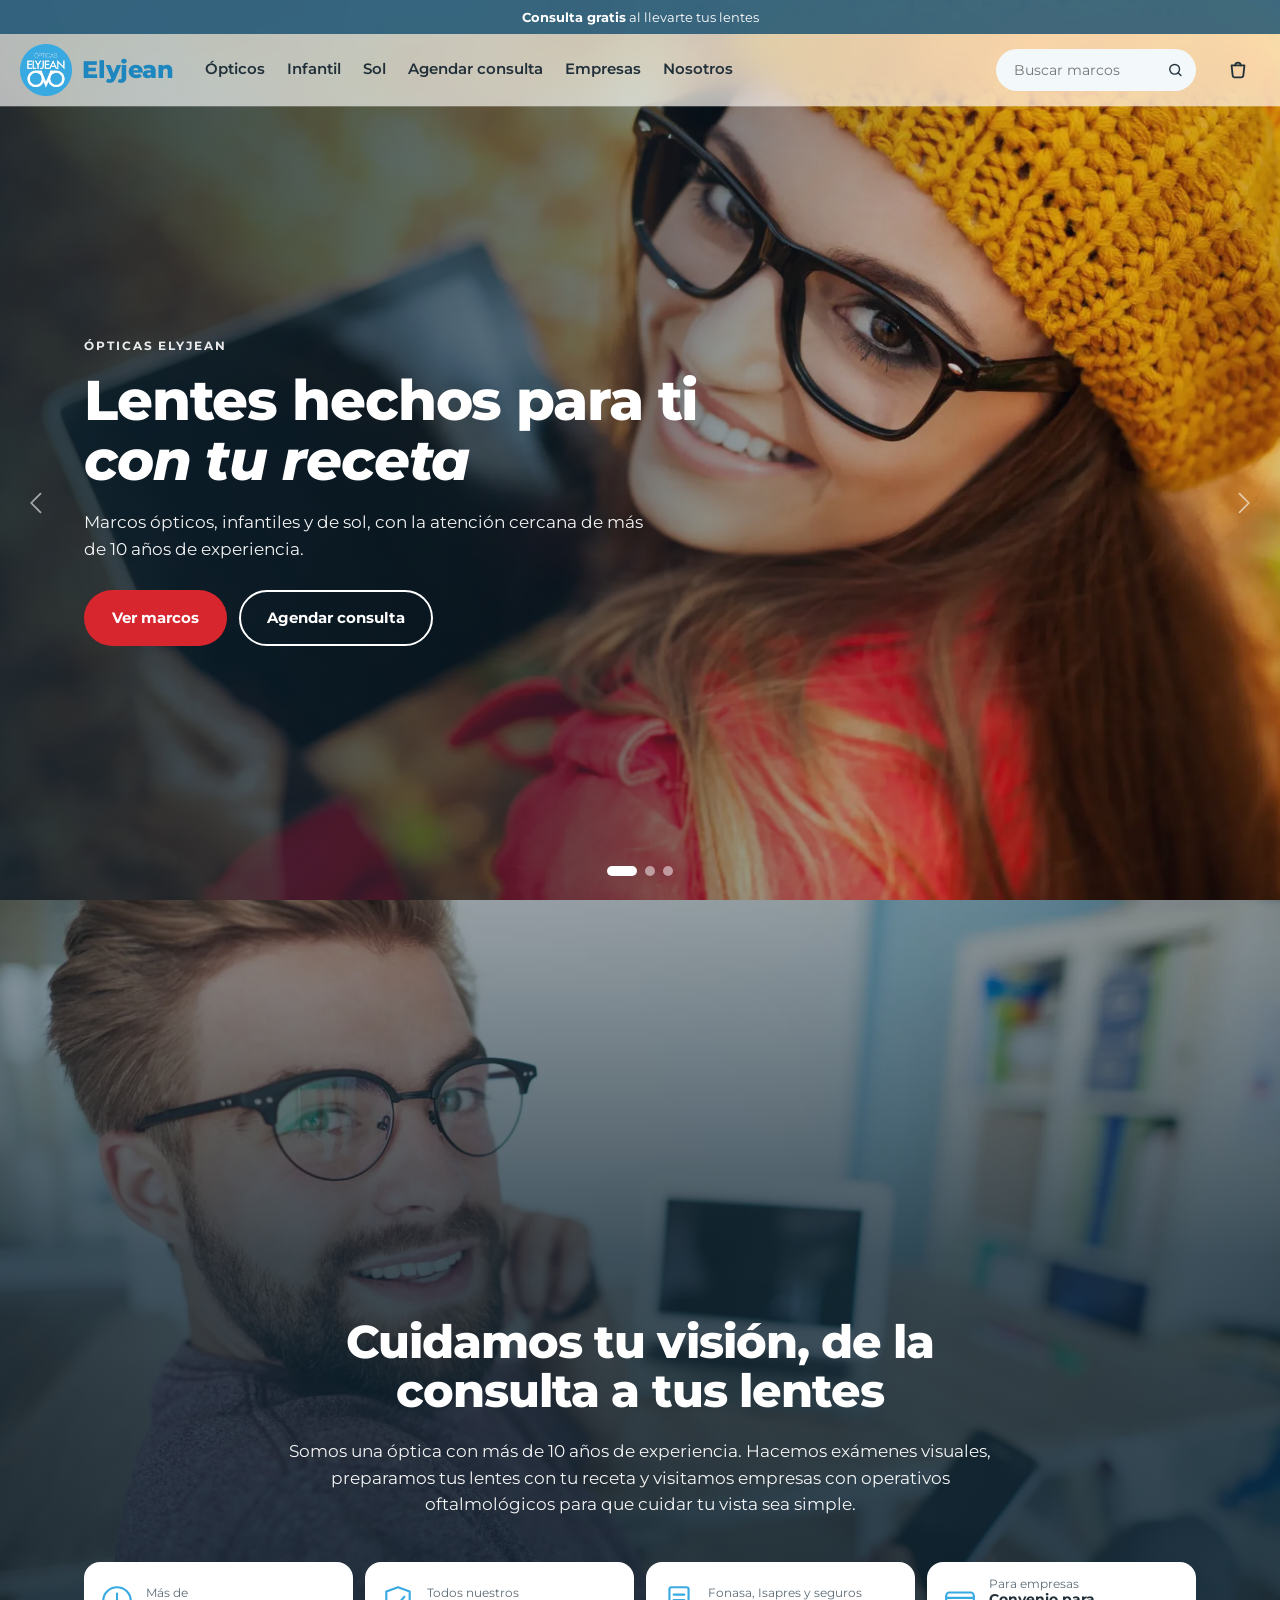
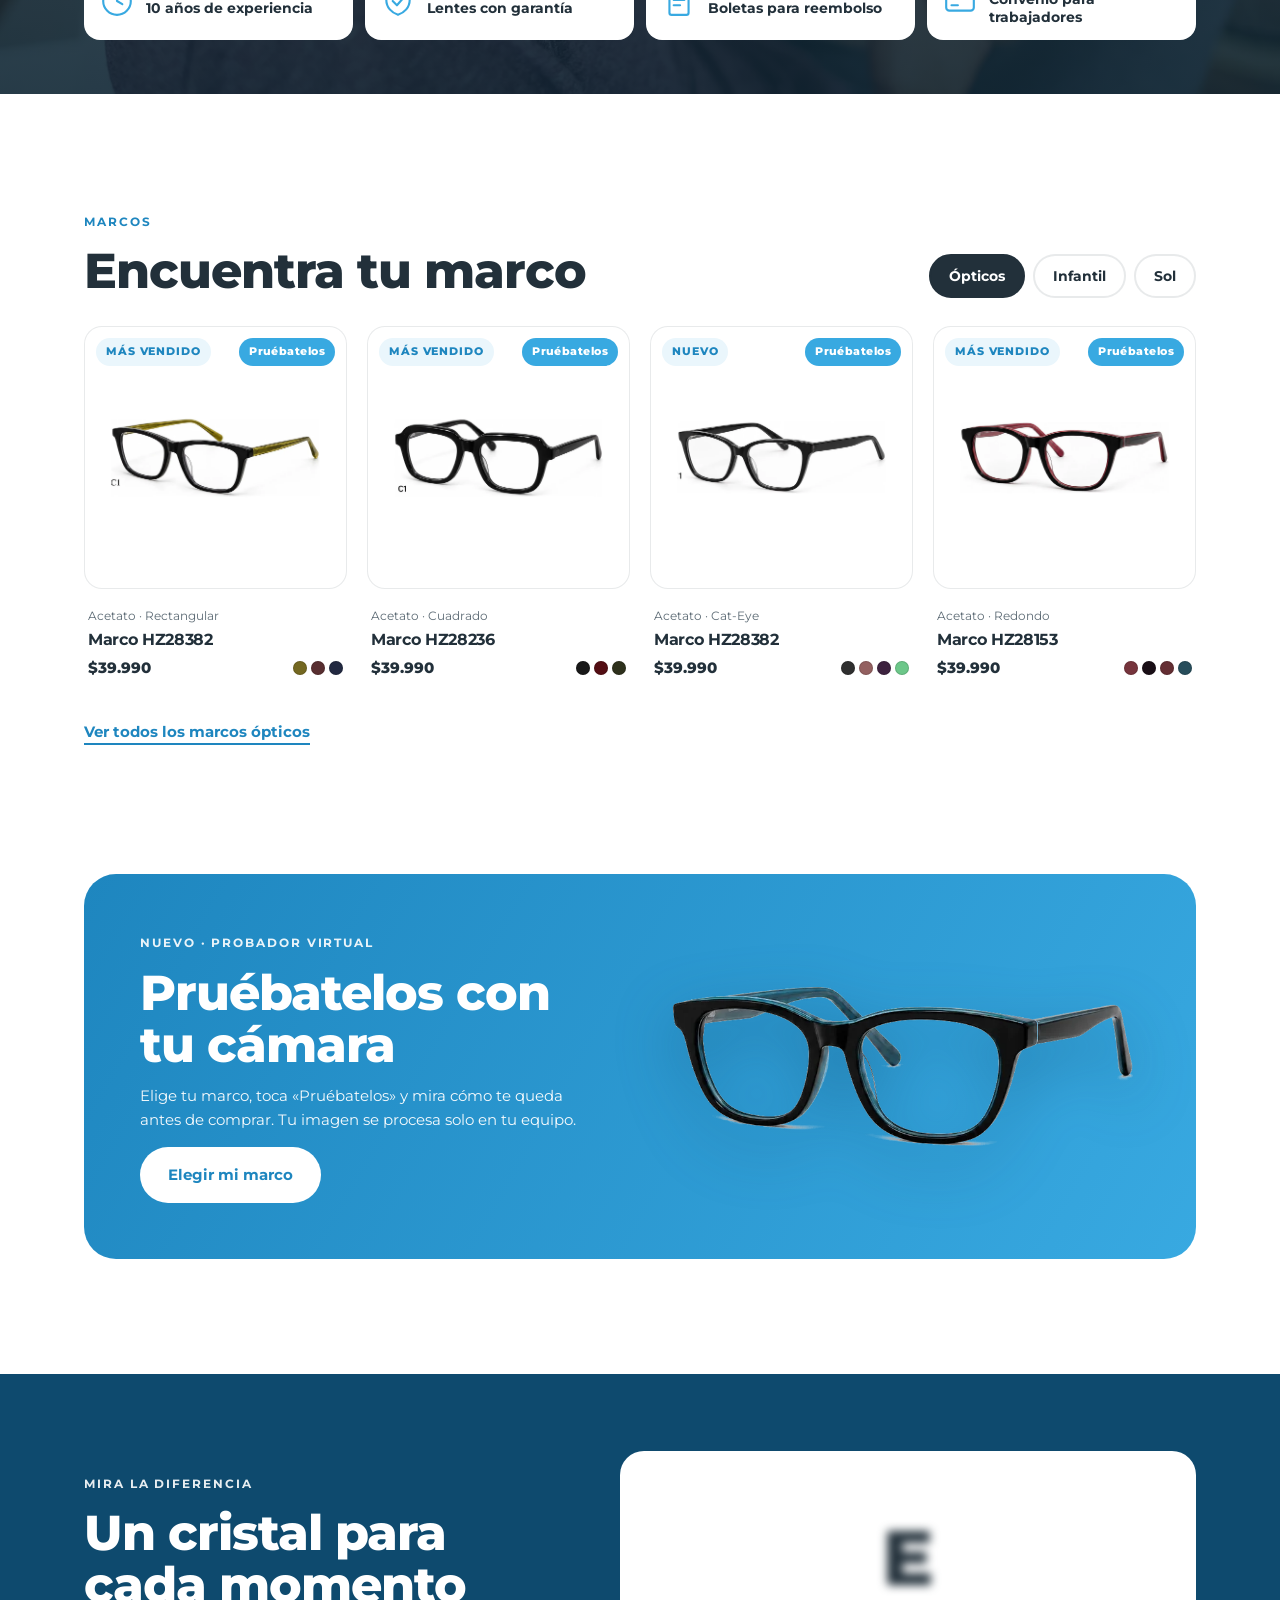
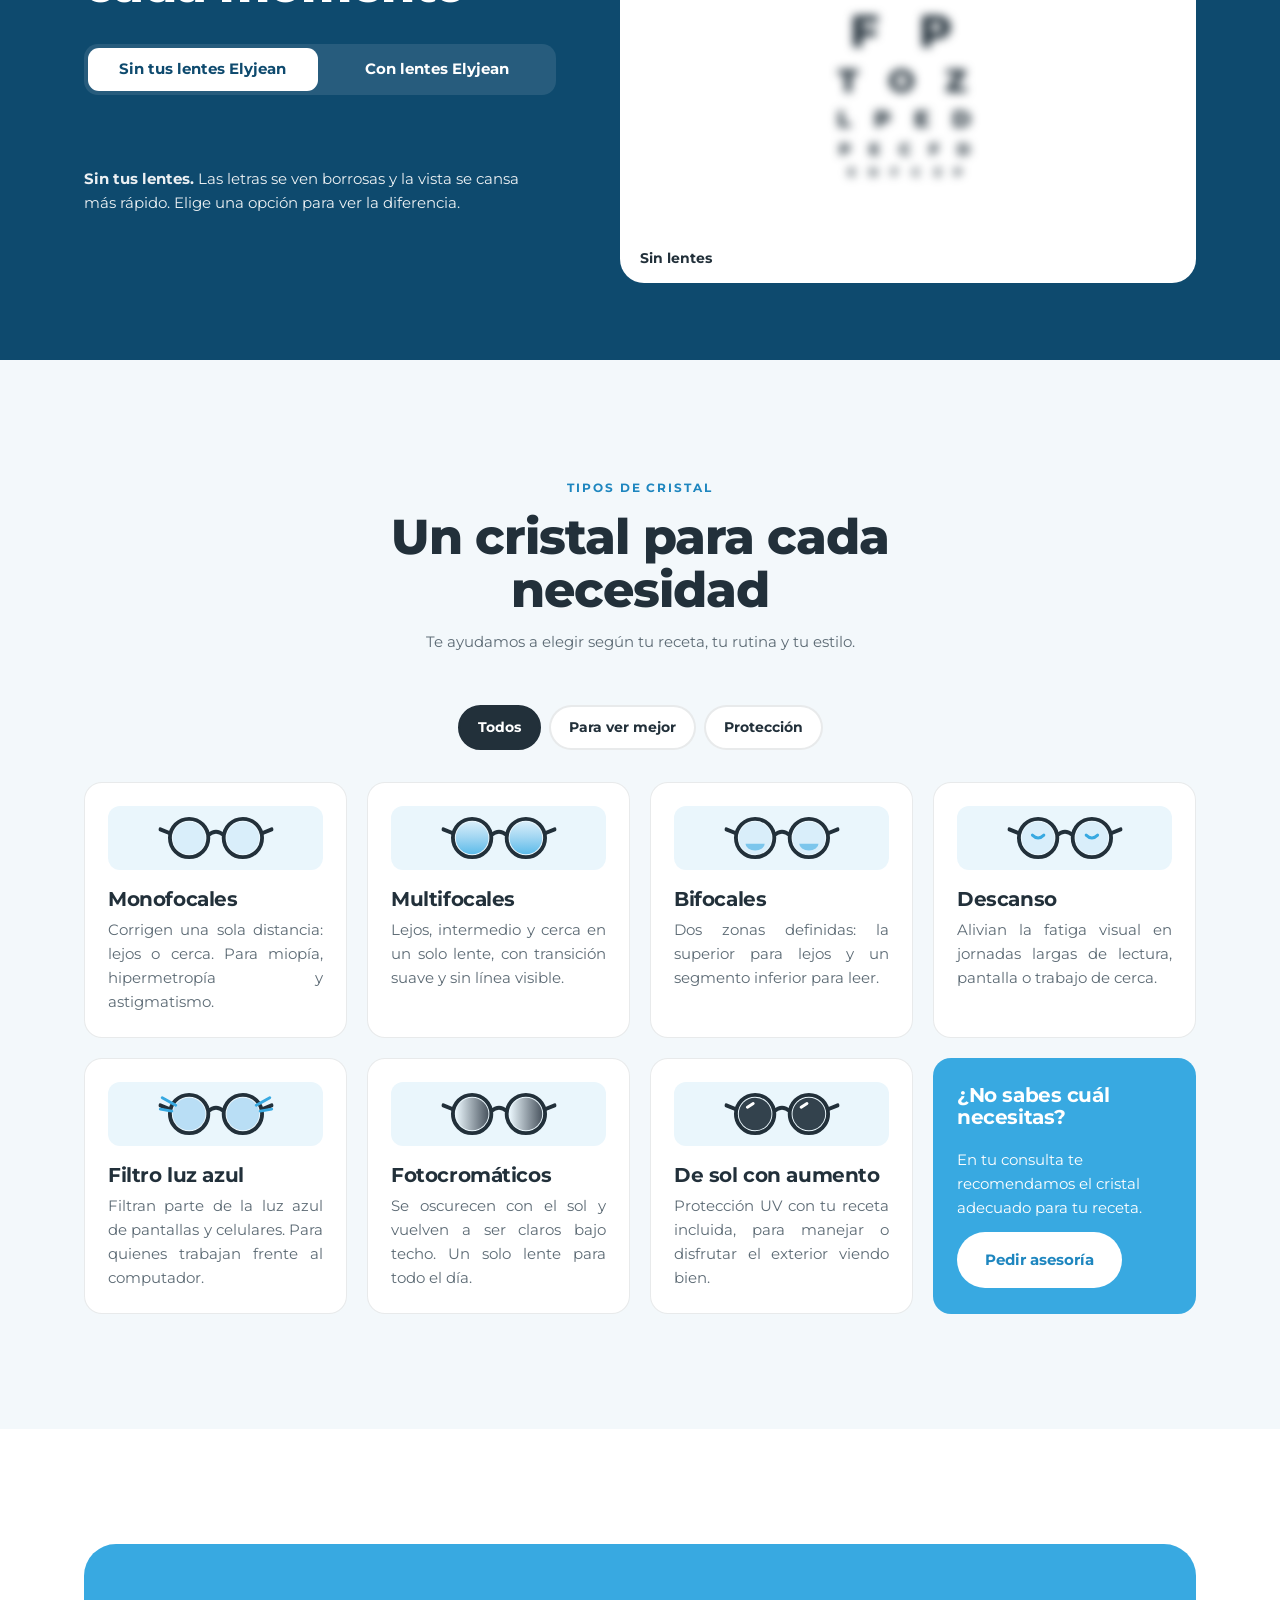
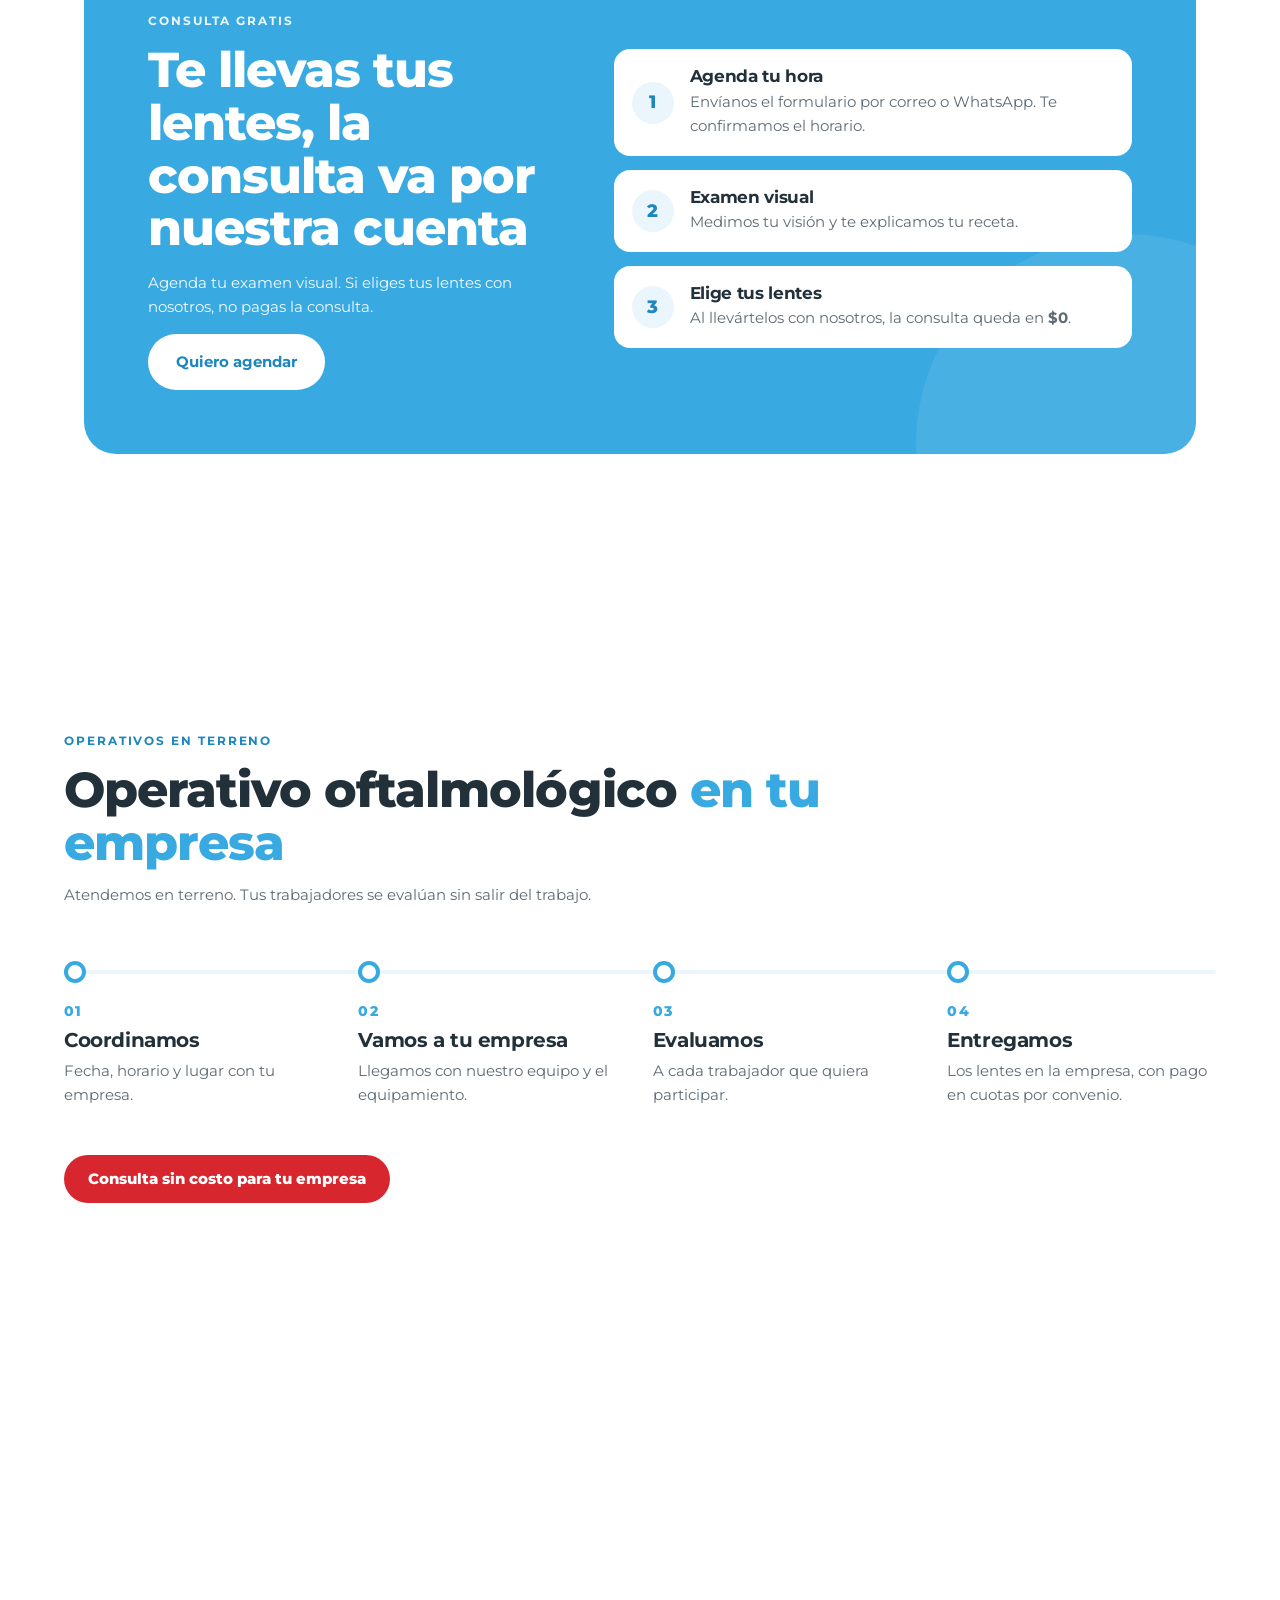
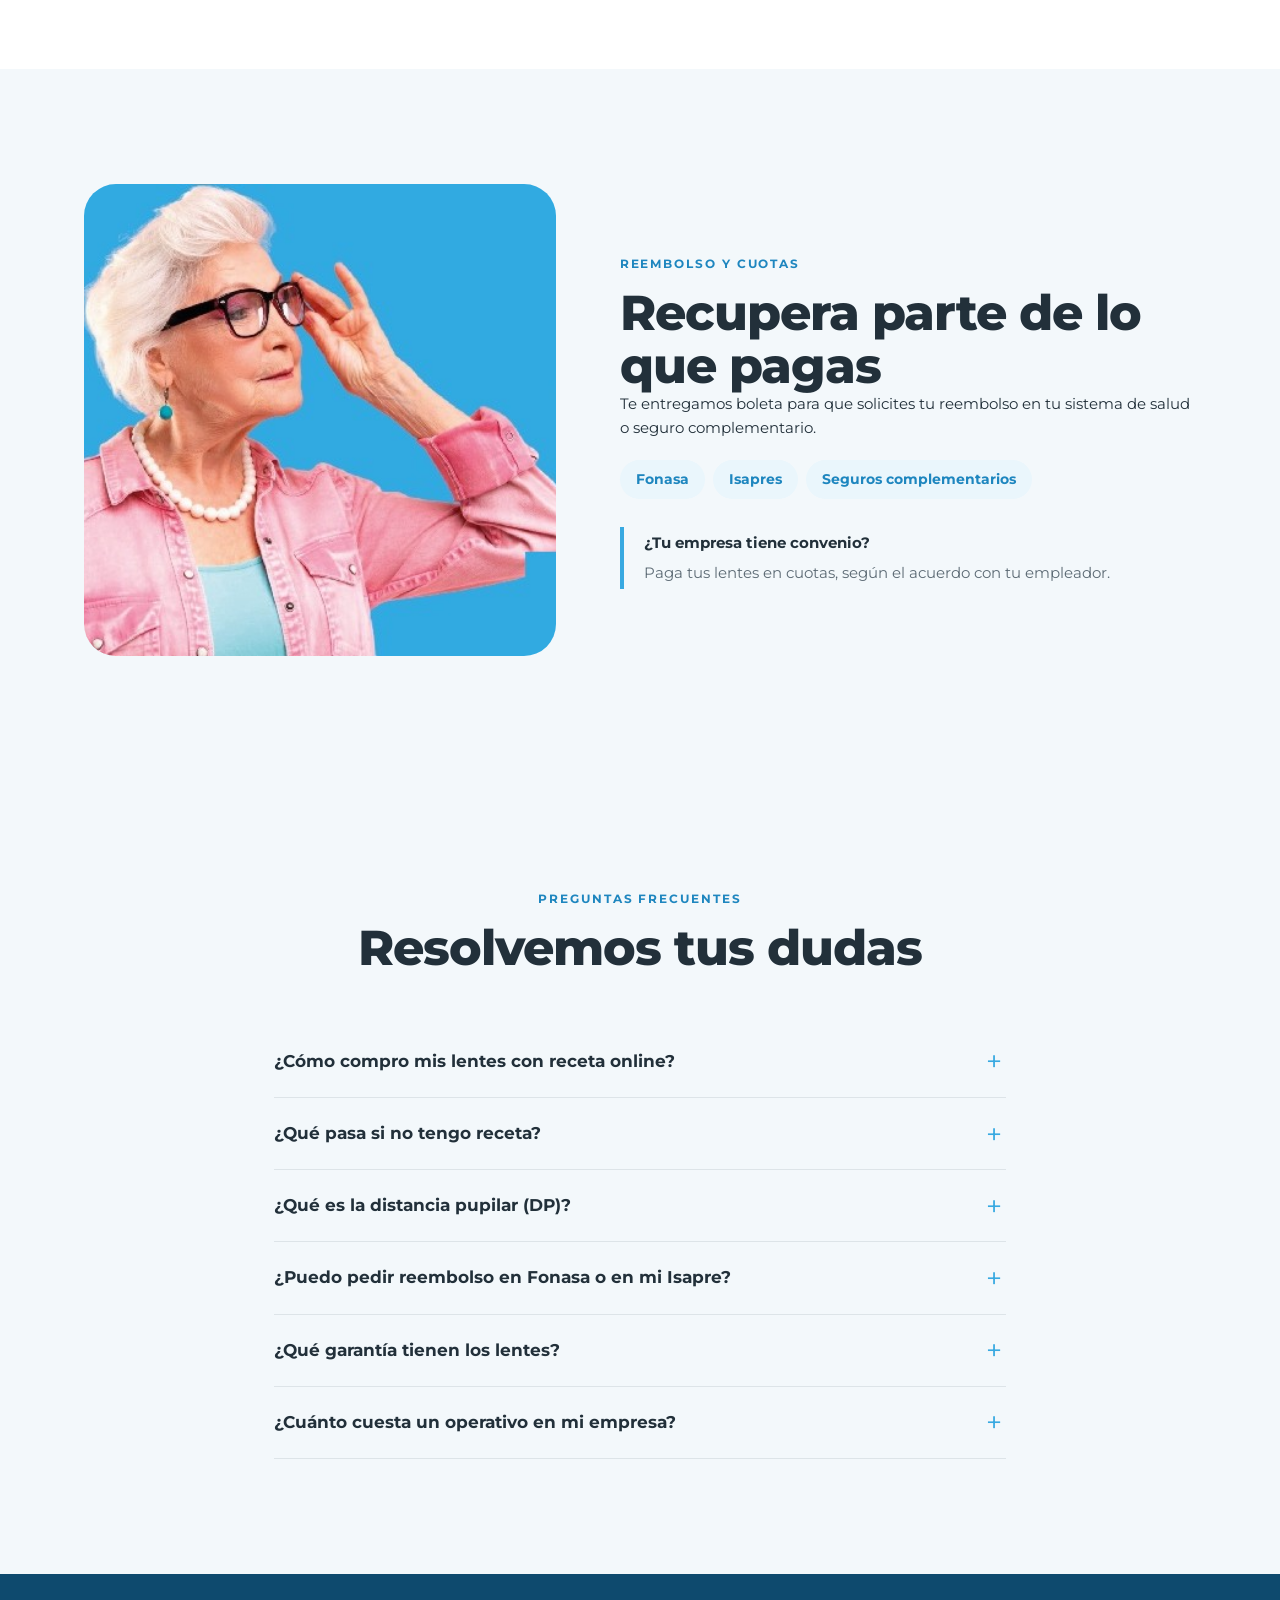
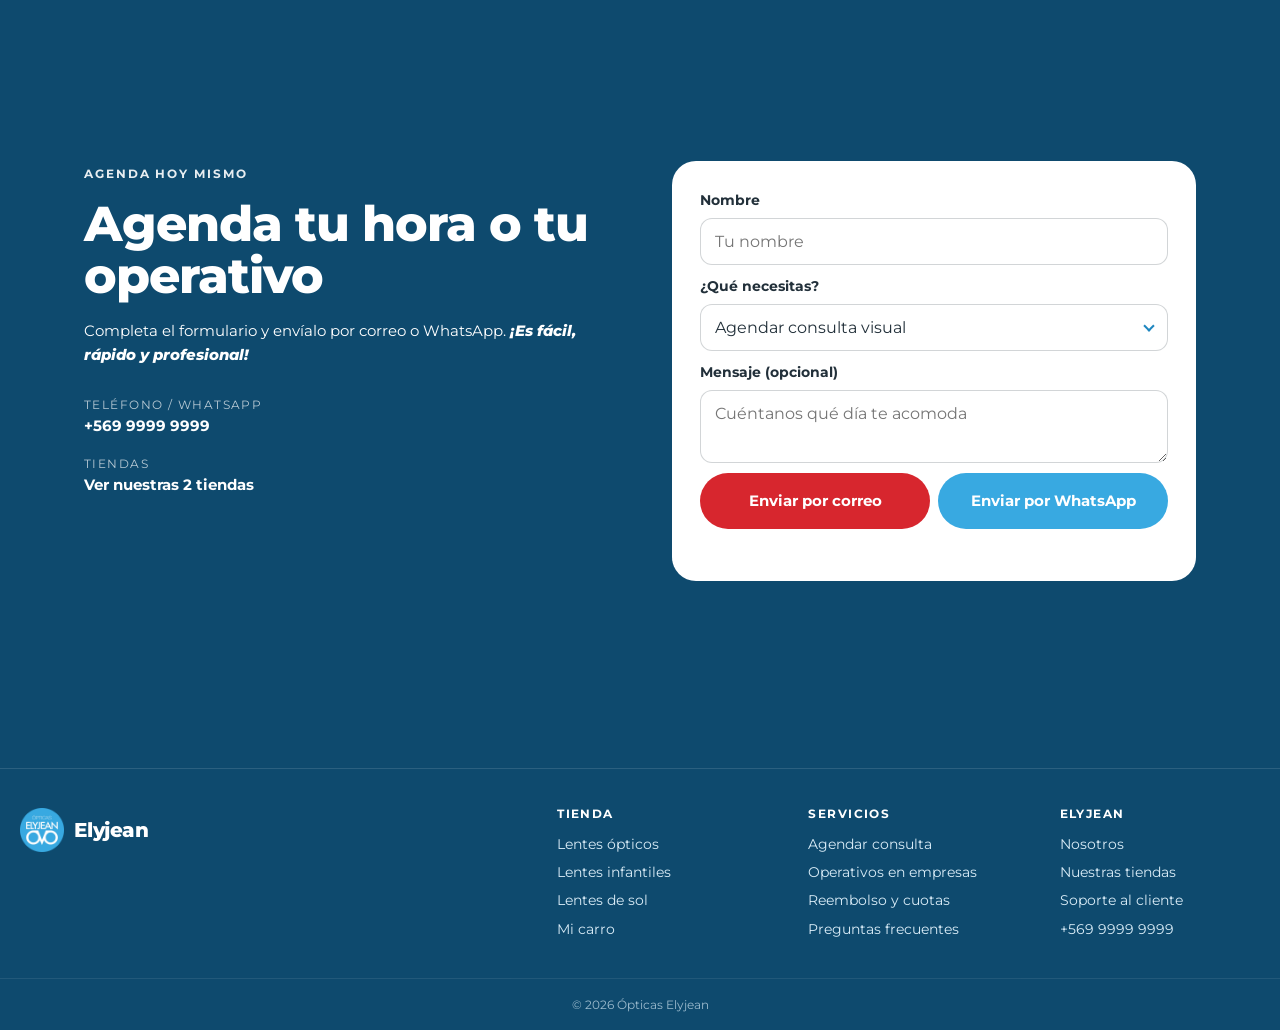
==== commit 7b6b5b3b: "Devuelve el tamaño de Cuidamos tu visión en computador (V1.10) Co-Authored-By: Claude Opus 5.5 <nore" ====
--- a/index.html
+++ b/index.html
@@ -13,8 +13,8 @@
   <link rel="preconnect" href="https://fonts.googleapis.com">
   <link rel="preconnect" href="https://fonts.gstatic.com" crossorigin>
   <link href="https://fonts.googleapis.com/css2?family=Montserrat:ital,wght@0,400;0,500;0,600;0,700;0,800;1,800&display=swap" rel="stylesheet">
-  <link rel="stylesheet" href="css/estilos.css?v=1.14">
-  <link rel="stylesheet" href="css/escenas.css?v=1.14">
+  <link rel="stylesheet" href="css/estilos.css?v=1.15">
+  <link rel="stylesheet" href="css/escenas.css?v=1.15">
 </head>
 <body class="con-frame">
 
@@ -364,11 +364,11 @@
 
   <div id="app-footer"></div>
 
-  <script src="js/config.js?v=1.14"></script>
-  <script src="js/productos.js?v=1.14"></script>
-  <script src="js/app.js?v=1.14"></script>
-  <script src="js/scroll-engine.js?v=1.14"></script>
-  <script src="js/escenas.js?v=1.14"></script>
-  <script src="js/portada.js?v=1.14"></script>
+  <script src="js/config.js?v=1.15"></script>
+  <script src="js/productos.js?v=1.15"></script>
+  <script src="js/app.js?v=1.15"></script>
+  <script src="js/scroll-engine.js?v=1.15"></script>
+  <script src="js/escenas.js?v=1.15"></script>
+  <script src="js/portada.js?v=1.15"></script>
 </body>
 </html>
--- a/css/estilos.css
+++ b/css/estilos.css
@@ -173,10 +173,10 @@
 }
 
 /* ============ Qué hacemos (frame con foto) ============ */
-.empresa{position:relative;min-height:var(--frame-completo);display:grid;align-items:end;color:#fff;background:var(--azul-900);overflow:hidden}
+.empresa{position:relative;min-height:var(--frame);display:grid;align-items:end;color:#fff;background:var(--azul-900);overflow:hidden}
 .empresa__foto{position:absolute;inset:0;width:100%;height:100%;object-fit:cover;object-position:50% 40%}
 .empresa::after{content:"";position:absolute;inset:0;background:linear-gradient(180deg,#0b223066 0,#0b2230c7 45%,#0b2230e0 100%)}
-.empresa__contenido{position:relative;z-index:1;text-align:center;max-width:1560px;padding-block:calc(var(--header-h) + 24px) clamp(32px,6svh,64px)}
+.empresa__contenido{position:relative;z-index:1;text-align:center;padding-block:clamp(32px,6svh,64px)}
 .empresa__contenido h2{font-size:clamp(28px,min(3.6vw,7svh),52px);max-width:22ch;margin-inline:auto}
 .empresa__contenido p{max-width:64ch;margin:clamp(12px,2.5svh,22px) auto 0;font-size:clamp(15px,min(1.3vw,2.6svh),19px);opacity:.95}
 .empresa__puntos{list-style:none;margin:clamp(20px,5svh,44px) 0 0;padding:0;display:grid;grid-template-columns:repeat(4,1fr);gap:12px}
@@ -185,7 +185,8 @@
 .empresa__puntos span{font-size:14px;line-height:1.25}
 .empresa__puntos small{display:block;color:var(--muted);font-size:12px}
 .empresa__puntos strong{font-weight:700}
-.empresa--lateral{align-items:center}
+.empresa--lateral{align-items:center;min-height:var(--frame-completo)}
+.empresa--lateral .empresa__contenido{padding-top:calc(var(--header-h) + 24px)}
 .empresa--lateral .empresa__foto{object-position:50% 30%}
 .empresa--lateral::after{background:linear-gradient(90deg,#0b2230e6 0,#0b2230b3 40%,#0b223026 75%)}
 .empresa--lateral .empresa__contenido{text-align:left}
@@ -197,7 +198,7 @@
   .empresa{min-height:100lvh}
   .empresa__foto{object-position:24% 30%}
   .empresa::after{background:linear-gradient(180deg,#0b223000 0,#0b223000 28%,#0b2230b8 52%,#0b2230f0 100%)}
-  .empresa__contenido{padding-bottom:calc(100lvh - 100svh + 18px)}
+  .empresa__contenido{padding-top:calc(var(--header-h) + 16px);padding-bottom:calc(100lvh - 100svh + 18px)}
   .empresa__contenido h2{font-size:clamp(23px,6.6vw,30px)}
   .empresa__contenido p{font-size:14px;line-height:1.45;margin-top:8px}
   .empresa__puntos{grid-template-columns:repeat(2,1fr);gap:8px;margin-top:14px}
@@ -207,7 +208,7 @@
   .empresa__puntos small{font-size:10px}
   .empresa--lateral .empresa__foto{object-position:70% 30%}
   .empresa--lateral::after{background:linear-gradient(180deg,#0b223000 0,#0b223000 45%,#0b2230d9 100%)}
-  .empresa--lateral{align-items:end}
+  .empresa--lateral{align-items:end;min-height:100lvh}
 }
 
 /* ============ Pestañas y carrusel de productos ============ */
